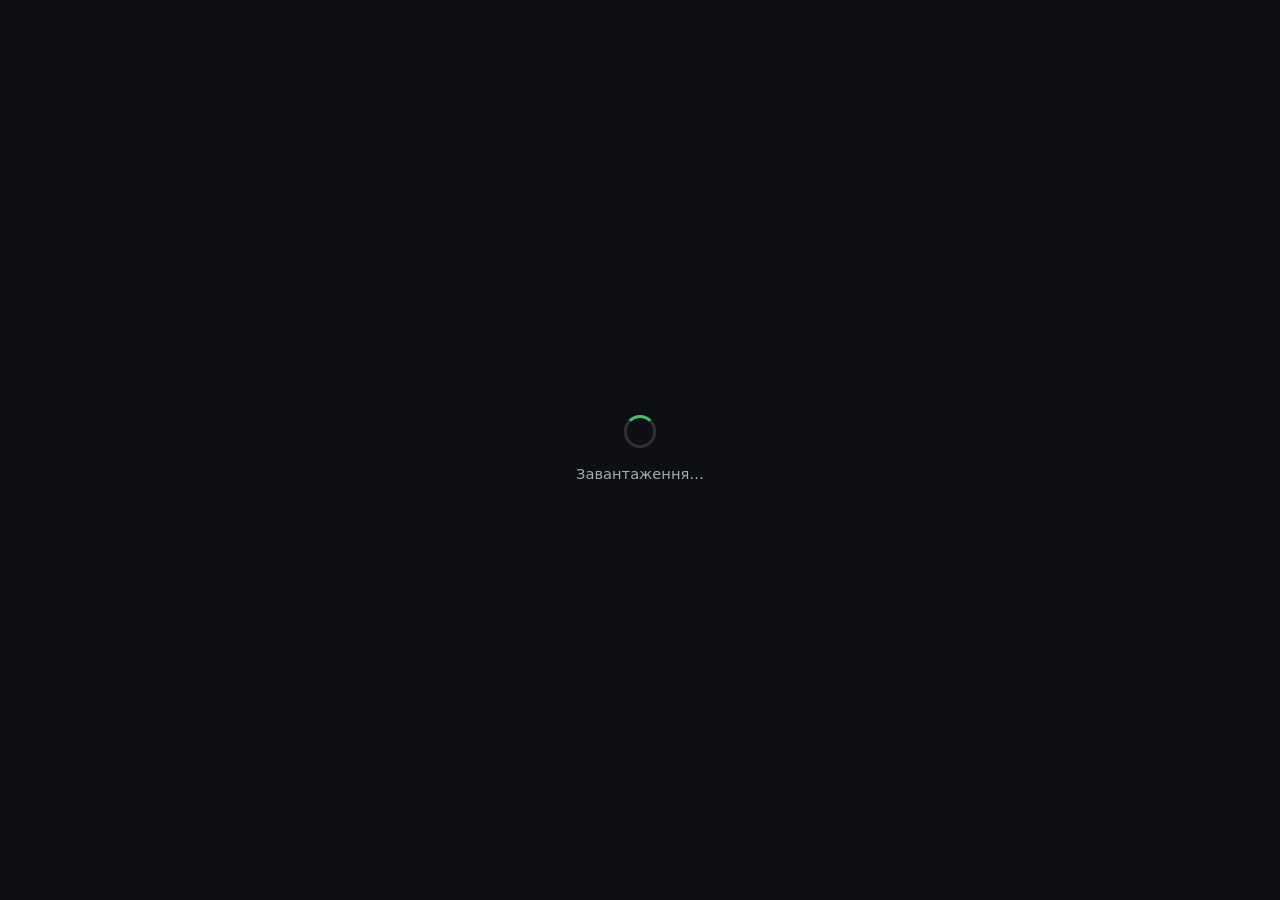
==== ui/index.html @ 9ff4864c "v0.3.0 Files updated" ====
<!DOCTYPE html>
<html lang="uk">
<head>
<meta charset="UTF-8">
<meta name="viewport" content="width=device-width, initial-scale=1.0">
<title>Terrapolis</title>
<link rel="stylesheet" href="style.css">
</head>
<body>
<div class="bg" aria-hidden="true"></div>

<!-- Завантаження -->
<div class="boot" id="boot">
  <span class="spinner"></span>
  <span id="bootText" data-i18n="boot.loading">Завантаження…</span>
</div>

<!-- Перший вхід: код проєкту + нік -->
<section class="onboarding" id="onboarding" hidden>
  <div class="ob-card glass">
    <div class="ob-top">
      <span class="brand brand-lg avatar">
        <svg viewBox="0 0 24 24" aria-hidden="true"><path d="M12 2 3 7v10l9 5 9-5V7z"/><path d="m3 7 9 5 9-5M12 12v10"/></svg>
      </span>
      <div class="seg seg-sm" id="obLang" role="radiogroup" aria-label="Language">
        <button type="button" data-lang="uk" role="radio">UKR</button>
        <button type="button" data-lang="en" role="radio">ENG</button>
      </div>
    </div>
    <h1 data-i18n="ob.title">Ласкаво просимо!</h1>
    <p class="ob-sub" id="obSub" data-i18n="ob.sub">Щоб почати, обери проєкт зі списку та вкажи свій ігровий нік.</p>

    <form id="obForm" novalidate autocomplete="off">
      <div class="field">
        <label data-i18n="ob.pick">Проєкти</label>
        <div class="project-list" id="obProjects" role="radiogroup"></div>
      </div>
      <div class="field">
        <label for="obCode" data-i18n="ob.code">Або введи код проєкту</label>
        <input id="obCode" type="text" spellcheck="false" maxlength="120" data-i18n-ph="ob.codePh" placeholder="Введіть код проєкту">
        <span class="hint" data-i18n="ob.codeHint">Лише для прихованих проєктів — код дає адміністратор.</span>
      </div>
      <div class="field" id="obNickField">
        <label for="obNick" data-i18n="ob.nick">Твій ігровий нік</label>
        <input id="obNick" type="text" spellcheck="false" maxlength="16" data-i18n-ph="ob.nickPh" placeholder="Введіть ігровий нікнейм">
        <span class="hint" id="obNickHint" data-i18n="ob.nickHint">Під цим ім'ям тебе бачитимуть у грі. 3–16 символів: латиниця, цифри, _</span>
      </div>
      <div class="form-error" id="obError" role="alert" hidden></div>
      <button class="btn btn-primary btn-lg" id="obSubmit" type="submit">
        <span class="btn-spin" aria-hidden="true"></span>
        <span class="btn-text" data-i18n="ob.submit">Підключитися</span>
      </button>
    </form>
    <p class="legal ob-legal" data-i18n="legal.notice">NOT AN OFFICIAL MINECRAFT PRODUCT. NOT APPROVED BY OR ASSOCIATED WITH MOJANG OR MICROSOFT.</p>
  </div>
</section>

<!-- Основний інтерфейс -->
<div class="app" id="app" hidden>
  <aside class="sidebar">
    <button class="brand avatar" id="brand" type="button" data-goto="project" data-i18n-title="nav.project" title="Проєкт">
      <span id="brandLetter">M</span>
    </button>
    <nav class="nav" id="nav" aria-label="Меню">
      <span class="nav-ind" id="navInd" aria-hidden="true"></span>
      <button class="nav-item" type="button" data-tab="home">
        <svg viewBox="0 0 24 24" aria-hidden="true"><rect x="3" y="3" width="7" height="7" rx="1.5"/><rect x="14" y="3" width="7" height="7" rx="1.5"/><rect x="3" y="14" width="7" height="7" rx="1.5"/><rect x="14" y="14" width="7" height="7" rx="1.5"/></svg>
        <span data-i18n="nav.home">Збірки</span>
      </button>
      <button class="nav-item" type="button" data-tab="profiles">
        <svg viewBox="0 0 24 24" aria-hidden="true"><circle cx="12" cy="8" r="4"/><path d="M4 21c0-4.4 3.6-7 8-7s8 2.6 8 7"/></svg>
        <span data-i18n="nav.profiles">Профілі</span>
      </button>
      <button class="nav-item" type="button" data-tab="project">
        <svg viewBox="0 0 24 24" aria-hidden="true"><path d="M10 13a5 5 0 0 0 7.5.5l3-3a5 5 0 0 0-7-7l-1.7 1.7"/><path d="M14 11a5 5 0 0 0-7.5-.5l-3 3a5 5 0 0 0 7 7l1.7-1.7"/></svg>
        <span data-i18n="nav.project">Проєкт</span>
      </button>
      <button class="nav-item" type="button" data-tab="changelog">
        <svg viewBox="0 0 24 24" aria-hidden="true"><path d="M3 12a9 9 0 1 0 3-6.7L3 8"/><path d="M3 3v5h5M12 7v5l4 2"/></svg>
        <span data-i18n="nav.changelog">Changelog</span>
      </button>
      <span class="nav-spacer"></span>
      <button class="nav-item" type="button" data-tab="settings">
        <svg viewBox="0 0 24 24" aria-hidden="true"><circle cx="12" cy="12" r="3"/><path d="M19.4 15a1.7 1.7 0 0 0 .3 1.8l.1.1a2 2 0 1 1-2.8 2.8l-.1-.1a1.7 1.7 0 0 0-1.8-.3 1.7 1.7 0 0 0-1 1.5V21a2 2 0 1 1-4 0v-.1a1.7 1.7 0 0 0-1.1-1.5 1.7 1.7 0 0 0-1.8.3l-.1.1a2 2 0 1 1-2.8-2.8l.1-.1a1.7 1.7 0 0 0 .3-1.8 1.7 1.7 0 0 0-1.5-1H3a2 2 0 1 1 0-4h.1a1.7 1.7 0 0 0 1.5-1.1 1.7 1.7 0 0 0-.3-1.8l-.1-.1a2 2 0 1 1 2.8-2.8l.1.1a1.7 1.7 0 0 0 1.8.3H9a1.7 1.7 0 0 0 1-1.5V3a2 2 0 1 1 4 0v.1a1.7 1.7 0 0 0 1 1.5 1.7 1.7 0 0 0 1.8-.3l.1-.1a2 2 0 1 1 2.8 2.8l-.1.1a1.7 1.7 0 0 0-.3 1.8V9a1.7 1.7 0 0 0 1.5 1H21a2 2 0 1 1 0 4h-.1a1.7 1.7 0 0 0-1.5 1z"/></svg>
        <span data-i18n="nav.settings">Налаштування</span>
      </button>
    </nav>
  </aside>

  <main class="main">
    <header class="topbar">
      <button class="top-project" type="button" data-goto="project" data-i18n-title="nav.project" title="Проєкт">
        <span class="avatar" id="topAvatar">M</span>
        <span class="top-project-name" id="topProject">—</span>
        <span class="live-dot" id="topDot"></span>
      </button>
      <div class="island is-busy" id="island" role="status" aria-live="polite">
        <span class="island-dot"></span>
        <span class="island-text" id="statusText">…</span>
      </div>
      <button class="top-profile" type="button" data-goto="profiles" data-i18n-title="top.changeProfile" title="Змінити профіль">
        <canvas class="head" id="topHead" width="32" height="32"></canvas>
        <span class="top-profile-text">
          <b id="topNick">—</b>
          <small data-i18n="top.changeProfile">Змінити профіль</small>
        </span>
      </button>
    </header>

    <div class="views">
      <!-- ЗБІРКИ -->
      <section class="view view-home" data-view="home">
        <div class="hero" id="hero">
          <div class="hero-media" id="heroMedia" aria-hidden="true"><div class="hero-bg"></div><div class="hero-bg"></div></div>
          <span class="hero-mark" id="heroMark" aria-hidden="true" hidden></span>
          <div class="hero-body">
            <div class="badges">
              <span class="badge" id="badgeMc" hidden></span>
              <span class="badge badge-accent" id="badgeLoader" hidden></span>
              <span class="badge badge-server" id="badgeServer" hidden><i></i><span id="serverText"></span></span>
              <span class="badge badge-offline" id="badgeOffline" hidden><i></i><span data-i18n="home.offlineBadge">Офлайн-режим</span></span>
            </div>
            <h1 id="instName">—</h1>
            <p class="hero-desc" id="instDesc"></p>
            <p class="hero-meta" id="instMeta"></p>
            <p class="ram-note" id="ramNote" hidden></p>

            <div class="actions">
              <button class="play" id="play" type="button" disabled>
                <span class="play-ico" id="playIco" aria-hidden="true"></span>
                <span class="play-text">
                  <span class="play-label" id="playLabel">…</span>
                  <span class="play-sub" id="playSub"></span>
                </span>
              </button>
              <button class="icon-btn icon-btn-accent" id="modsBtn" type="button" hidden data-i18n-title="home.modsTitle" title="Знайти, встановити й керувати модами цієї збірки">
                <svg viewBox="0 0 24 24" aria-hidden="true"><path d="M21 16V8a2 2 0 0 0-1-1.7l-7-4a2 2 0 0 0-2 0l-7 4A2 2 0 0 0 3 8v8a2 2 0 0 0 1 1.7l7 4a2 2 0 0 0 2 0l7-4a2 2 0 0 0 1-1.7z"/><path d="M3.3 7 12 12l8.7-5M12 22V12"/></svg>
                <span data-i18n="home.mods">Моди</span>
              </button>
              <button class="icon-btn" id="repairBtn" type="button" data-i18n-title="home.repairTitle" title="Перевірити та відновити пошкоджені файли збірки">
                <svg viewBox="0 0 24 24" aria-hidden="true"><path d="M14.7 6.3a1 1 0 0 0 0 1.4l1.6 1.6a1 1 0 0 0 1.4 0l3.8-3.8a6 6 0 0 1-7.9 7.9l-6.9 6.9a2.1 2.1 0 0 1-3-3l6.9-6.9a6 6 0 0 1 7.9-7.9z"/></svg>
                <span data-i18n="home.repair">Ремонт</span>
              </button>
              <button class="icon-btn" id="folderBtn" type="button" data-i18n-title="home.folderTitle" title="Відкрити папку збірки зі скріншотами та світами">
                <svg viewBox="0 0 24 24" aria-hidden="true"><path d="M3 7a2 2 0 0 1 2-2h4l2 2h8a2 2 0 0 1 2 2v8a2 2 0 0 1-2 2H5a2 2 0 0 1-2-2z"/></svg>
                <span data-i18n="home.folder">Папка</span>
              </button>
              <button class="icon-btn" id="importBtn" type="button" hidden data-i18n-title="import.buttonTitle" title="Встановити цю збірку з .zip архіву — без інтернету">
                <svg viewBox="0 0 24 24" aria-hidden="true"><path d="M3 4h18v4H3z"/><path d="M5 8v11a1 1 0 0 0 1 1h12a1 1 0 0 0 1-1V8"/><path d="M12 11v6M9.5 14.5 12 17l2.5-2.5"/></svg>
                <span data-i18n="import.button">Імпорт</span>
              </button>
              <button class="icon-btn danger" id="deleteBtn" type="button" data-i18n-title="home.deleteTitle" title="Видалити збірку з комп'ютера">
                <svg viewBox="0 0 24 24" aria-hidden="true"><path d="M3 6h18M8 6V4h8v2M19 6l-1 14H6L5 6M10 11v6M14 11v6"/></svg>
                <span data-i18n="home.delete">Видалити</span>
              </button>
            </div>

            <div class="progress" id="progress" hidden>
              <ol class="progress-steps" id="progressSteps" aria-hidden="true"></ol>
              <div class="progress-row">
                <span class="progress-stage" id="progressStage"></span>
                <span class="progress-percent" id="progressPercent"></span>
              </div>
              <div class="progress-track" id="progressTrack"><div class="progress-fill" id="progressFill"></div></div>
              <div class="progress-row progress-sub">
                <span class="progress-file" id="progressFile">&nbsp;</span>
                <span class="progress-amount" id="progressAmount"></span>
              </div>
              <p class="progress-status" id="progressStatus" role="status" aria-live="polite"></p>
              <details class="progress-log" id="progressDetails">
                <summary data-i18n="progress.details">Що робить лаунчер</summary>
                <ol class="selectable" id="progressLog"></ol>
              </details>
            </div>

            <p class="nick-note" id="nickNote"></p>
          </div>
        </div>

        <aside class="inst-panel">
          <div class="panel-head">
            <h2 data-i18n="home.listTitle">Збірки</h2>
            <span class="count" id="instCount">0</span>
          </div>
          <div class="inst-list" id="instList" role="listbox" aria-label="Збірки"></div>
        </aside>
      </section>

      <!-- ПРОФІЛІ -->
      <section class="view view-profiles" data-view="profiles">
        <div class="view-head">
          <h2 data-i18n="profiles.title">Профілі</h2>
          <p data-i18n="profiles.sub">Нікнейми, під якими ти заходиш у гру. Кнопка «Грати» використовує активний профіль.</p>
        </div>
        <div class="profiles-grid">
          <div class="skin-stage glass">
            <canvas id="skinBody" width="128" height="256" aria-hidden="true"></canvas>
            <b class="stage-nick" id="stageNick">—</b>
            <div class="stage-actions">
              <button class="btn btn-primary" id="skinUpload" type="button" data-i18n="profiles.upload">Завантажити скін</button>
              <button class="btn btn-ghost" id="skinReset" type="button" data-i18n="profiles.reset">Стандартний</button>
            </div>
            <p class="hint center" data-i18n="profiles.skinFormat">Файл .png 64×64 — такий, як на сайтах зі скінами.</p>
            <p class="note" data-i18n-html="profiles.skinNote">Скін бачиш <b>лише ти</b> (якщо в збірці є мод CustomSkinLoader). Щоб його бачили інші гравці, сервер має підтримувати скіни — уточни в адміністратора.</p>
          </div>

          <div class="profile-col">
            <form class="add-row glass" id="addProfileForm" novalidate autocomplete="off">
              <input id="newNick" type="text" maxlength="16" spellcheck="false" data-i18n-ph="profiles.newPh" placeholder="Новий нікнейм">
              <button class="btn btn-primary" type="submit" data-i18n="profiles.add">Додати</button>
            </form>
            <span class="hint" id="newNickHint" data-i18n="profiles.nickRule">3–16 символів: латиниця, цифри, _</span>
            <div class="profile-list" id="profileList"></div>
          </div>
        </div>
        <input type="file" id="skinFile" accept=".png,image/png" hidden>
      </section>

      <!-- ПРОЄКТ -->
      <section class="view view-project" data-view="project">
        <div class="view-head">
          <h2 data-i18n="project.title">Проєкт</h2>
          <p data-i18n="project.sub">Проєкт — це сервер чи спільнота, до якої прив'язаний лаунчер. Від нього залежить список збірок.</p>
        </div>
        <div class="cards">
          <div class="card glass project-card">
            <span class="brand brand-lg avatar" id="projBrand">M</span>
            <div class="project-info">
              <h3 id="projName">—</h3>
              <p class="muted"><span data-i18n="project.code">Код:</span> <b class="mono" id="projCode">—</b> · <span id="projCount"></span></p>
              <p class="muted" id="projState"></p>
            </div>
            <div class="project-actions">
              <button class="btn btn-ghost" id="projRefresh" type="button" data-i18n="project.refresh">Оновити список</button>
            </div>
          </div>

          <div class="card glass">
            <h3 data-i18n="project.switchTitle">Підключити інший проєкт</h3>
            <form class="add-row" id="switchForm" novalidate autocomplete="off">
              <input id="switchCode" type="text" spellcheck="false" maxlength="120" data-i18n-ph="ob.codePh" placeholder="Введіть код проєкту">
              <button class="btn btn-primary" id="switchSubmit" type="submit">
                <span class="btn-spin" aria-hidden="true"></span>
                <span class="btn-text" data-i18n="project.connect">Підключити</span>
              </button>
            </form>
            <div class="form-error" id="switchError" role="alert" hidden></div>
            <p class="hint" data-i18n="project.switchHint">Встановлені збірки залишаться на диску. Видалити їх можна в Налаштуваннях.</p>
          </div>

          <div class="card glass card-danger">
            <div>
              <h3 data-i18n="project.leaveTitle">Вийти з проєкту</h3>
              <p class="muted" data-i18n="project.leaveSub">Лаунчер забуде код і попросить ввести новий. Профілі й збірки залишаться.</p>
            </div>
            <button class="btn btn-danger" id="leaveBtn" type="button" data-i18n="project.leave">Вийти з проєкту</button>
          </div>
        </div>
      </section>

      <!-- CHANGELOG -->
      <section class="view view-changelog" data-view="changelog">
        <div class="view-head">
          <h2 data-i18n="cl.title">Changelog</h2>
        </div>
        <div class="cl-wrap" id="clWrap"></div>
      </section>

      <!-- НАЛАШТУВАННЯ -->
      <section class="view view-settings" data-view="settings">
        <div class="view-head">
          <h2 data-i18n="settings.title">Налаштування</h2>
        </div>
        <div class="cards">
          <div class="card glass">
            <div class="row-between">
              <h3 data-i18n="settings.ram">Оперативна пам'ять для гри</h3>
              <span class="ram-value" id="ramValue">4 ГБ</span>
            </div>
            <input id="ram" type="range" min="1024" max="8192" step="256" value="4096" aria-labelledby="ramValue">
            <div class="ram-scale"><span id="ramMin">1 ГБ</span><span id="ramMax">8 ГБ</span></div>
            <p class="hint" id="ramHint"></p>
            <p class="hint warn" id="ramWarn" hidden></p>
            <button class="btn btn-ghost btn-sm" id="ramRecommended" type="button" data-i18n="settings.ramUseRec">Поставити рекомендоване</button>
          </div>

          <div class="card glass">
            <h3 data-i18n="settings.graphics">Пресет графіки</h3>
            <div class="seg" id="presetSeg" role="radiogroup">
              <button type="button" data-preset="low" data-i18n="preset.low">Низька</button>
              <button type="button" data-preset="medium" data-i18n="preset.medium">Середня</button>
              <button type="button" data-preset="high" data-i18n="preset.high">Висока</button>
              <button type="button" data-preset="ultra" data-i18n="preset.ultra">Ультра</button>
            </div>
            <p class="hint" data-i18n="settings.presetHint">Застосовується автоматично один раз — під час встановлення збірки. Гучність, клавіші й чутливість миші лаунчер не змінює.</p>
            <button class="btn btn-ghost btn-sm" id="applyPreset" type="button"></button>
          </div>

          <div class="card glass">
            <h3 data-i18n="settings.lang">Мова</h3>
            <div class="setting-row">
              <span data-i18n="settings.uiLang">Мова лаунчера</span>
              <div class="seg seg-sm" id="uiLangSeg" role="radiogroup">
                <button type="button" data-lang="uk">UKR</button>
                <button type="button" data-lang="en">ENG</button>
              </div>
            </div>
            <div class="setting-row">
              <span id="gameLangLabel" data-i18n="settings.gameLang">Мова Minecraft</span>
              <div class="dd-mount" id="gameLangDd"></div>
            </div>
            <p class="hint" data-i18n="settings.gameLangHint">Змінюється у всіх встановлених збірках. У грі мову теж можна змінити будь-коли.</p>
          </div>

          <div class="card glass">
            <div class="row-between">
              <h3 data-i18n="settings.updates">Оновлення лаунчера</h3>
              <span class="muted mono" id="versionText"></span>
            </div>
            <label class="toggle-row" for="autoUpdate">
              <span class="toggle-text">
                <b data-i18n="settings.autoUpdate">Автоматично завантажувати та встановлювати оновлення лаунчера</b>
                <small data-i18n="settings.autoUpdateHint">Якщо вимкнено — лаунчер лише покаже сповіщення з описом змін, а встановиш, коли буде зручно.</small>
              </span>
              <span class="switch"><input type="checkbox" id="autoUpdate"><span></span></span>
            </label>
            <button class="btn btn-ghost btn-sm" id="checkUpdateBtn" type="button">
              <span class="btn-spin" aria-hidden="true"></span>
              <span class="btn-text" data-i18n="settings.checkUpdate">Перевірити оновлення</span>
            </button>
          </div>

          <div class="card glass">
            <h3 data-i18n="settings.modSources">Джерела модів</h3>
            <p class="src-row"><span class="src-dot ok"></span><span data-i18n="settings.modrinthOk">Modrinth — працює без ключа</span></p>
            <div class="field">
              <label for="cfKey" data-i18n="settings.cfKey">Ключ CurseForge API</label>
              <form class="add-row" id="cfForm" novalidate autocomplete="off">
                <input id="cfKey" type="password" spellcheck="false" autocomplete="off" maxlength="200" data-i18n-ph="settings.cfKeyPh" placeholder="Встав ключ із console.curseforge.com">
                <button class="btn btn-primary" type="submit" data-i18n="settings.cfSave">Зберегти</button>
              </form>
            </div>
            <p class="src-row" id="cfState"><span class="src-dot"></span><span></span></p>
            <p class="hint" data-i18n="settings.cfHint">Безкоштовний ключ видає CurseForge for Studios (console.curseforge.com → API keys).</p>
            <button class="btn btn-ghost btn-sm" id="cfClear" type="button" data-i18n="settings.cfClear" hidden>Видалити ключ</button>
          </div>

          <div class="card glass">
            <h3 data-i18n="settings.folder">Папка лаунчера та збірок</h3>
            <p class="path mono" id="dataDir">—</p>
            <div class="btn-row">
              <button class="btn btn-ghost btn-sm" id="changeDir" type="button" data-i18n="settings.change">Змінити…</button>
              <button class="btn btn-ghost btn-sm" id="openDir" type="button" data-i18n="settings.open">Відкрити</button>
              <button class="btn btn-ghost btn-sm" id="resetDir" type="button" data-i18n="settings.resetDir" hidden>Повернути стандартну</button>
            </div>
            <p class="hint" data-i18n="settings.folderHint">Знадобиться, якщо на диску C: мало місця. Java, бібліотеки й ресурси гри спільні для всіх збірок і не дублюються.</p>
          </div>

          <div class="card glass">
            <div class="row-between">
              <h3 data-i18n="settings.installed">Встановлені збірки</h3>
              <span class="muted" id="installedTotal"></span>
            </div>
            <div class="disk-list" id="diskList"></div>
            <button class="btn btn-danger btn-sm" id="deleteAll" type="button" data-i18n="settings.deleteAll">Видалити всі збірки</button>
          </div>

          <div class="card glass">
            <div class="row-between">
              <h3 data-i18n="settings.network">Мережа та дзеркала</h3>
              <span class="muted" id="mirrorSource"></span>
            </div>
            <p class="hint" data-i18n="settings.networkHint">Якщо основне джерело недоступне, лаунчер сам переходить на наступне дзеркало.</p>
            <div class="mirror-list" id="mirrorList"></div>
            <p class="hint selectable" id="mirrorCustom"></p>
          </div>

          <div class="card glass about-card">
            <h3 data-i18n="settings.aboutTitle">Про лаунчер</h3>
            <p class="muted" id="aboutText"></p>
            <p class="legal" data-i18n="legal.notice">NOT AN OFFICIAL MINECRAFT PRODUCT. NOT APPROVED BY OR ASSOCIATED WITH MOJANG OR MICROSOFT.</p>
          </div>
        </div>
      </section>
    </div>
  </main>
</div>

<!-- Спливаюче меню картки збірки -->
<div class="menu glass" id="instMenu" role="menu" hidden>
  <button type="button" role="menuitem" data-act="folder"><svg viewBox="0 0 24 24" aria-hidden="true"><path d="M3 7a2 2 0 0 1 2-2h4l2 2h8a2 2 0 0 1 2 2v8a2 2 0 0 1-2 2H5a2 2 0 0 1-2-2z"/></svg><span data-i18n="menu.folder">Відкрити папку</span></button>
  <button type="button" role="menuitem" data-act="mods"><svg viewBox="0 0 24 24" aria-hidden="true"><path d="M21 16V8a2 2 0 0 0-1-1.7l-7-4a2 2 0 0 0-2 0l-7 4A2 2 0 0 0 3 8v8a2 2 0 0 0 1 1.7l7 4a2 2 0 0 0 2 0l7-4a2 2 0 0 0 1-1.7z"/><path d="M3.3 7 12 12l8.7-5M12 22V12"/></svg><span data-i18n="menu.mods">Моди збірки</span></button>
  <button type="button" role="menuitem" data-act="repair"><svg viewBox="0 0 24 24" aria-hidden="true"><path d="M14.7 6.3a1 1 0 0 0 0 1.4l1.6 1.6a1 1 0 0 0 1.4 0l3.8-3.8a6 6 0 0 1-7.9 7.9l-6.9 6.9a2.1 2.1 0 0 1-3-3l6.9-6.9a6 6 0 0 1 7.9-7.9z"/></svg><span data-i18n="menu.repair">Перевірити файли</span></button>
  <button type="button" role="menuitem" data-act="debug"><svg viewBox="0 0 24 24" aria-hidden="true"><path d="M9 3h6M10 3v4M14 3v4"/><rect x="6" y="7" width="12" height="13" rx="6"/><path d="M12 11v5M3 13h3M18 13h3M4 7l2.5 2M20 7l-2.5 2M4 20l2.5-2M20 20l-2.5-2"/></svg><span data-i18n="menu.debug">Перевірити збірку (Дебагер)</span></button>
  <button type="button" role="menuitem" data-act="import"><svg viewBox="0 0 24 24" aria-hidden="true"><path d="M3 4h18v4H3z"/><path d="M5 8v11a1 1 0 0 0 1 1h12a1 1 0 0 0 1-1V8"/><path d="M12 11v6M9.5 14.5 12 17l2.5-2.5"/></svg><span data-i18n="menu.import">Імпортувати з .zip…</span></button>
  <hr>
  <button type="button" role="menuitem" data-act="delete" class="danger"><svg viewBox="0 0 24 24" aria-hidden="true"><path d="M3 6h18M8 6V4h8v2M19 6l-1 14H6L5 6M10 11v6M14 11v6"/></svg><span data-i18n="menu.delete">Видалити збірку…</span></button>
</div>

<!-- Модальне вікно -->
<div class="modal" id="modal" hidden>
  <div class="modal-card glass" role="dialog" aria-modal="true" aria-labelledby="modalTitle">
    <span class="modal-icon" id="modalIcon"></span>
    <h3 id="modalTitle"></h3>
    <div class="modal-text" id="modalText"></div>
    <div class="modal-actions" id="modalActions"></div>
  </div>
</div>

<!-- Сповіщення (оновлення лаунчера, звіт дебагера) -->
<div class="toasts" id="toasts" aria-live="polite"></div>

<!-- Підказка, що замінює системний title -->
<div class="tip" id="tip" role="tooltip" hidden></div>

<script src="app.js"></script>
</body>
</html>
---- ui/style.css ----
/* ═══════════════════════════════════════════════════════════════════
   Terrapolis — темна «обсидіанова» тема.
   Правила: одна акцентна дія, чіткі 1px-лінії, без розмитих світінь і
   backdrop-filter на великих поверхнях. Анімуються лише transform та opacity.
   Розміри в rem: шрифт кореня росте з шириною вікна (1080p / 1440p).
   ═══════════════════════════════════════════════════════════════════ */

:root {
  --bg: #0d0f12;
  --surface: #14171c;
  --surface-2: #1a1e24;
  --surface-3: #22272e;
  --line: rgba(255, 255, 255, 0.08);
  --line-2: rgba(255, 255, 255, 0.14);
  --text: #eef1f5;
  --muted: #a3aab5;
  --faint: #6f7682;

  --accent: #3cc46f;
  --accent-hover: #4ad27d;
  --accent-press: #33ad61;
  --accent-ink: #06170d;
  --accent-soft: rgba(60, 196, 111, 0.12);
  --accent-line: rgba(60, 196, 111, 0.45);

  --warn: #e9a83b;
  --warn-soft: rgba(233, 168, 59, 0.12);
  --danger: #e5534b;
  --danger-soft: rgba(229, 83, 75, 0.12);
  --danger-line: rgba(229, 83, 75, 0.4);

  --r-sm: 0.5rem;
  --r: 0.75rem;
  --r-lg: 1rem;

  --ease: cubic-bezier(0.22, 1, 0.36, 1);
  --fast: 140ms;
  --mid: 260ms;
  --slow: 420ms;

  --side: 5.75rem;
  --panel: clamp(18.5rem, 22vw, 26rem);

  color-scheme: dark;
}

/* 1100px → 14px, 1920px → ~17px, 2560px → ~19.5px */
html {
  font-size: clamp(14px, 0.38vw + 9.8px, 20px);
}

*,
*::before,
*::after {
  box-sizing: border-box;
  margin: 0;
  padding: 0;
}

html,
body {
  height: 100%;
  overflow: hidden;
}

body {
  font-family: "Segoe UI Variable Text", "Segoe UI", system-ui, sans-serif;
  font-size: 1rem;
  line-height: 1.5;
  background: var(--bg);
  color: var(--text);
  user-select: none;
  -webkit-font-smoothing: antialiased;
}

input,
select,
.selectable {
  user-select: text;
}

button {
  font: inherit;
  color: inherit;
  background: none;
  border: 0;
  cursor: pointer;
}

button:disabled {
  cursor: not-allowed;
}

[hidden] {
  display: none !important;
}

svg {
  width: 1.25rem;
  height: 1.25rem;
  fill: none;
  stroke: currentColor;
  stroke-width: 1.8;
  stroke-linecap: round;
  stroke-linejoin: round;
  flex: none;
}

:focus-visible {
  outline: 2px solid var(--accent);
  outline-offset: 2px;
}

.mono {
  font-family: "Cascadia Mono", Consolas, monospace;
  font-size: 0.95em;
}

.muted {
  color: var(--muted);
}

/* ───────── фон ───────── */

.bg {
  position: fixed;
  inset: 0;
  z-index: 0;
  pointer-events: none;
  background:
    linear-gradient(180deg, rgba(255, 255, 255, 0.025), transparent 18rem),
    var(--bg);
}

.glass {
  background: var(--surface);
  border: 1px solid var(--line);
  border-radius: var(--r-lg);
}

/* ───────── завантаження ───────── */

.boot {
  position: fixed;
  inset: 0;
  z-index: 40;
  display: grid;
  place-content: center;
  justify-items: center;
  gap: 1rem;
  color: var(--muted);
  background: var(--bg);
  transition: opacity var(--slow) var(--ease);
}

.boot.gone {
  opacity: 0;
  pointer-events: none;
}

.spinner,
.btn-spin {
  width: 2.25rem;
  height: 2.25rem;
  border-radius: 50%;
  border: 3px solid var(--line-2);
  border-top-color: var(--accent);
  animation: spin 0.8s linear infinite;
}

@keyframes spin {
  to {
    transform: rotate(360deg);
  }
}

/* ───────── кнопки й поля ───────── */

.btn {
  position: relative;
  display: inline-flex;
  align-items: center;
  justify-content: center;
  gap: 0.5rem;
  height: 2.75rem;
  padding: 0 1.15rem;
  border-radius: var(--r);
  font-weight: 600;
  white-space: nowrap;
  transition: transform var(--fast) var(--ease), opacity var(--fast) var(--ease), background-color var(--fast) linear;
}

.btn:active:not(:disabled) {
  transform: scale(0.97);
}

.btn:disabled {
  opacity: 0.45;
}

.btn-sm {
  height: 2.35rem;
  padding: 0 0.9rem;
  font-size: 0.93rem;
}

.btn-lg {
  height: 3.25rem;
  font-size: 1.08rem;
}

.btn-primary {
  color: var(--accent-ink);
  background: var(--accent);
}

.btn-primary:hover:not(:disabled) {
  background: var(--accent-hover);
}

.btn-ghost {
  background: var(--surface-2);
  border: 1px solid var(--line);
}

.btn-ghost:hover:not(:disabled) {
  background: var(--surface-3);
}

.btn-danger {
  color: #ffb3ae;
  background: var(--danger-soft);
  border: 1px solid var(--danger-line);
}

.btn-danger:hover:not(:disabled) {
  background: rgba(229, 83, 75, 0.2);
}

.btn-danger-solid {
  color: #fff;
  background: var(--danger);
}

.btn-danger-solid:hover:not(:disabled) {
  background: #ef6259;
}

.btn .btn-spin {
  display: none;
  width: 1.15rem;
  height: 1.15rem;
  border-width: 2px;
  border-top-color: currentColor;
}

.btn.loading .btn-spin {
  display: block;
}

.field {
  display: flex;
  flex-direction: column;
  gap: 0.45rem;
}

label,
.label {
  font-size: 0.8rem;
  font-weight: 600;
  letter-spacing: 0.04em;
  text-transform: uppercase;
  color: var(--muted);
}

input[type="text"],
input[type="password"],
select {
  height: 2.9rem;
  width: 100%;
  padding: 0 0.95rem;
  border-radius: var(--r);
  border: 1px solid var(--line-2);
  background: var(--bg);
  color: var(--text);
  font: inherit;
  font-size: 1rem;
  outline: none;
  transition: border-color var(--fast) linear;
}

input[type="text"]::placeholder,
input[type="password"]::placeholder {
  color: var(--faint);
}

input[type="text"]:hover,
input[type="password"]:hover,
select:hover {
  border-color: rgba(255, 255, 255, 0.22);
}

input[type="text"]:focus,
input[type="password"]:focus,
select:focus {
  border-color: var(--accent);
}

input[type="text"]:disabled {
  opacity: 0.5;
  cursor: not-allowed;
}

select {
  width: auto;
  min-width: 12rem;
  height: 2.5rem;
  font-size: 0.95rem;
  cursor: pointer;
}

select option {
  background: var(--surface-2);
}

input.invalid {
  border-color: var(--danger) !important;
}

.hint {
  font-size: 0.85rem;
  color: var(--muted);
}

.hint.error {
  color: #ff8f87;
}

.hint.warn {
  color: var(--warn);
}

.hint.center {
  text-align: center;
}

.form-error {
  padding: 0.7rem 0.9rem;
  border-radius: var(--r);
  font-size: 0.9rem;
  color: #ffc9c5;
  background: var(--danger-soft);
  border: 1px solid var(--danger-line);
  animation: shake 0.35s var(--ease);
}

@keyframes shake {
  25% {
    transform: translateX(-4px);
  }
  60% {
    transform: translateX(3px);
  }
}

.check {
  display: flex;
  align-items: flex-start;
  gap: 0.65rem;
  padding: 0.75rem 0.85rem;
  border-radius: var(--r);
  background: var(--surface-2);
  border: 1px solid var(--line);
  cursor: pointer;
  font-size: 0.93rem;
  color: var(--text);
  text-transform: none;
  letter-spacing: 0;
  font-weight: 500;
}

.check input {
  flex: none;
  width: 1.05rem;
  height: 1.05rem;
  margin-top: 0.15rem;
  accent-color: var(--accent);
  cursor: pointer;
}

.check small {
  display: block;
  color: var(--muted);
  font-size: 0.82rem;
  font-weight: 400;
}

.seg {
  display: inline-flex;
  gap: 2px;
  padding: 3px;
  border-radius: var(--r);
  background: var(--bg);
  border: 1px solid var(--line);
}

.seg button {
  padding: 0.4rem 0.9rem;
  border-radius: calc(var(--r) - 3px);
  color: var(--muted);
  font-weight: 600;
  font-size: 0.9rem;
  transition: transform var(--fast) var(--ease), background-color var(--fast) linear, color var(--fast) linear;
}

.seg button:hover {
  color: var(--text);
}

.seg button:active {
  transform: scale(0.96);
}

.seg button.on {
  color: var(--text);
  background: var(--surface-3);
  box-shadow: inset 0 0 0 1px var(--line-2);
}

.seg-sm button {
  padding: 0.3rem 0.7rem;
  font-size: 0.82rem;
}

/* ───────── перший вхід ───────── */

.onboarding {
  position: fixed;
  inset: 0;
  z-index: 5;
  display: grid;
  place-items: center;
  padding: 1.5rem;
}

.ob-card {
  width: min(31rem, 100%);
  max-height: calc(100vh - 3rem);
  overflow-y: auto;
  padding: 1.75rem 2rem;
  display: flex;
  flex-direction: column;
  gap: 0.9rem;
  animation: rise var(--slow) var(--ease) both;
}

.ob-top {
  display: flex;
  align-items: center;
  justify-content: space-between;
  margin-bottom: 0.25rem;
}

.ob-card h1 {
  font-size: 1.9rem;
  line-height: 1.15;
  letter-spacing: -0.02em;
}

.ob-sub {
  color: var(--muted);
  margin-bottom: 0.35rem;
}

.project-list {
  display: flex;
  flex-direction: column;
  gap: 0.45rem;
  max-height: 13rem;
  overflow-y: auto;
}

.pl-item {
  display: grid;
  grid-template-columns: 2.5rem 1fr;
  align-items: center;
  gap: 0.75rem;
  width: 100%;
  padding: 0.6rem 0.75rem;
  text-align: left;
  color: var(--text);
  background: var(--surface-2);
  border: 1px solid var(--line);
  border-radius: var(--r);
  transition: transform var(--fast) var(--ease), background-color var(--fast) linear, border-color var(--fast) linear;
}

.pl-item .pl-text {
  min-width: 0;
}

.pl-text b,
.pl-text span {
  display: block;
  overflow: hidden;
  white-space: nowrap;
  text-overflow: ellipsis;
}

.pl-text span {
  font-size: 0.82rem;
  color: var(--muted);
}

.pl-text span:empty {
  display: none;
}

.pl-item .avatar {
  width: 2.5rem;
  height: 2.5rem;
  border-radius: var(--r-sm);
  font-size: 1rem;
}

.pl-item:hover {
  background: var(--surface-3);
}

.pl-item:active {
  transform: scale(0.99);
}

.pl-item.on {
  border-color: var(--accent);
  background: var(--accent-soft);
}

.pl-state {
  padding: 0.75rem 0.9rem;
  font-size: 0.9rem;
  color: var(--muted);
  border: 1px dashed var(--line-2);
  border-radius: var(--r);
}

#obForm {
  display: flex;
  flex-direction: column;
  gap: 0.8rem;
}

@keyframes rise {
  from {
    opacity: 0;
    transform: translate3d(0, 10px, 0);
  }
  to {
    opacity: 1;
    transform: none;
  }
}

@keyframes fade {
  from {
    opacity: 0;
  }
}

/* ───────── іконки-аватарки (проєкт, збірки) ───────── */

.avatar {
  position: relative;
  display: grid;
  place-items: center;
  overflow: hidden;
  flex: none;
  font-weight: 700;
  color: var(--text);
  background: var(--surface-3);
  border: 1px solid var(--line-2);
}

.avatar img {
  position: absolute;
  inset: 0;
  width: 100%;
  height: 100%;
  object-fit: cover;
  image-rendering: auto;
  opacity: 0;
  transition: opacity var(--mid) var(--ease);
}

.avatar img.ready {
  opacity: 1;
}

.avatar.has-img {
  color: transparent;
  background: var(--surface-2);
}

/* ───────── каркас ───────── */

.app {
  position: relative;
  z-index: 1;
  height: 100%;
  display: grid;
  grid-template-columns: var(--side) minmax(0, 1fr);
  animation: fade var(--slow) var(--ease) both;
}

.sidebar {
  display: flex;
  flex-direction: column;
  align-items: center;
  gap: 1.1rem;
  padding: 1rem 0.6rem;
  background: #0a0c0f;
  border-right: 1px solid var(--line);
}

.brand {
  width: 3rem;
  height: 3rem;
  border-radius: var(--r);
  font-size: 1.3rem;
  transition: transform var(--fast) var(--ease);
}

button.brand:active {
  transform: scale(0.95);
}

.brand svg {
  width: 1.6rem;
  height: 1.6rem;
  stroke-width: 2;
}

.brand-lg {
  width: 3.75rem;
  height: 3.75rem;
  font-size: 1.6rem;
  border-radius: var(--r-lg);
}

.nav {
  position: relative;
  flex: 1;
  width: 100%;
  display: flex;
  flex-direction: column;
  gap: 0.3rem;
}

.nav-spacer {
  flex: 1;
}

/* Індикатор активної вкладки: рух лише через transform. Висоту ставить JS без анімації. */
.nav-ind {
  position: absolute;
  left: 0;
  top: 0;
  width: 100%;
  border-radius: var(--r);
  background: var(--surface-2);
  border: 1px solid var(--line-2);
  transition: transform var(--slow) var(--ease);
  pointer-events: none;
}

.nav-ind::before {
  content: "";
  position: absolute;
  left: -0.6rem;
  top: 25%;
  width: 3px;
  height: 50%;
  border-radius: 0 3px 3px 0;
  background: var(--accent);
}

.nav-item {
  position: relative;
  z-index: 1;
  display: flex;
  flex-direction: column;
  align-items: center;
  gap: 0.3rem;
  width: 100%;
  padding: 0.7rem 0.2rem 0.6rem;
  border-radius: var(--r);
  color: var(--faint);
  font-size: 0.74rem;
  font-weight: 600;
  line-height: 1.15;
  text-align: center;
  transition: transform var(--fast) var(--ease), color var(--fast) linear;
}

.nav-item svg {
  width: 1.4rem;
  height: 1.4rem;
}

.nav-item:hover {
  color: var(--text);
}

.nav-item.on {
  color: var(--text);
}

.nav-item.on svg {
  color: var(--accent);
}

.nav-item:active {
  transform: scale(0.95);
}

.main {
  min-width: 0;
  display: grid;
  grid-template-rows: 4.25rem minmax(0, 1fr);
}

.topbar {
  display: grid;
  grid-template-columns: 1fr auto 1fr;
  align-items: center;
  gap: 1rem;
  padding: 0 1.5rem;
}

.top-project {
  justify-self: start;
  display: inline-flex;
  align-items: center;
  gap: 0.6rem;
  max-width: 100%;
  padding: 0.35rem 0.85rem 0.35rem 0.35rem;
  border-radius: var(--r);
  font-weight: 600;
  background: var(--surface);
  border: 1px solid var(--line);
  transition: transform var(--fast) var(--ease), background-color var(--fast) linear;
}

.top-project .avatar {
  width: 1.9rem;
  height: 1.9rem;
  border-radius: var(--r-sm);
  font-size: 0.85rem;
}

.top-project:hover {
  background: var(--surface-2);
}

.top-project:active {
  transform: scale(0.98);
}

.top-project-name {
  overflow: hidden;
  white-space: nowrap;
  text-overflow: ellipsis;
}

.live-dot {
  flex: none;
  width: 0.5rem;
  height: 0.5rem;
  border-radius: 50%;
  background: var(--accent);
}

.live-dot.off {
  background: var(--warn);
}

.top-profile {
  justify-self: end;
  display: inline-flex;
  align-items: center;
  gap: 0.65rem;
  padding: 0.3rem 0.85rem 0.3rem 0.3rem;
  border-radius: var(--r);
  text-align: left;
  background: var(--surface);
  border: 1px solid var(--line);
  transition: transform var(--fast) var(--ease), background-color var(--fast) linear;
}

.top-profile:hover {
  background: var(--surface-2);
}

.top-profile:active {
  transform: scale(0.98);
}

.top-profile-text b {
  display: block;
  font-size: 0.95rem;
  line-height: 1.2;
}

.top-profile-text small {
  display: block;
  font-size: 0.76rem;
  color: var(--muted);
}

.head {
  width: 2.1rem;
  height: 2.1rem;
  border-radius: var(--r-sm);
  image-rendering: pixelated;
  background: var(--surface-3);
  flex: none;
}

/* рядок статусу */
.island {
  display: flex;
  align-items: center;
  gap: 0.6rem;
  max-width: 32rem;
  min-width: 11rem;
  padding: 0.5rem 1rem;
  border-radius: 999px;
  background: var(--surface);
  border: 1px solid var(--line);
  font-size: 0.86rem;
  font-weight: 500;
}

.island.pop {
  animation: pop var(--mid) var(--ease);
}

@keyframes pop {
  from {
    opacity: 0.6;
    transform: translate3d(0, -3px, 0);
  }
}

.island-dot {
  flex: none;
  width: 0.5rem;
  height: 0.5rem;
  border-radius: 50%;
  background: var(--muted);
}

.island-text {
  overflow: hidden;
  white-space: nowrap;
  text-overflow: ellipsis;
}

.island.is-busy .island-dot {
  background: var(--text);
  animation: pulse 1.1s ease-in-out infinite;
}

.island.is-ok .island-dot {
  background: var(--accent);
}

.island.is-warn .island-dot {
  background: var(--warn);
}

.island.is-error .island-dot {
  background: var(--danger);
}

@keyframes pulse {
  50% {
    opacity: 0.35;
    transform: scale(0.7);
  }
}

/* ───────── вкладки ───────── */

.views {
  position: relative;
  min-height: 0;
}

.view {
  position: absolute;
  inset: 0;
  padding: 0.25rem 1.5rem 1.5rem;
  overflow-y: auto;
  opacity: 0;
  visibility: hidden;
  transform: translate3d(0, 8px, 0);
  transition: opacity var(--mid) var(--ease), transform var(--slow) var(--ease), visibility 0s var(--mid);
}

.view.on {
  opacity: 1;
  visibility: visible;
  transform: none;
  transition: opacity var(--mid) var(--ease), transform var(--slow) var(--ease), visibility 0s;
}

.view-head {
  margin: 0.4rem 0 1.25rem;
}

.view-head h2 {
  font-family: "Segoe UI Variable Display", "Segoe UI", system-ui, sans-serif;
  font-size: 1.75rem;
  font-weight: 700;
  letter-spacing: -0.02em;
}

.view-head p {
  max-width: 44rem;
  color: var(--muted);
}

.cards {
  display: flex;
  flex-direction: column;
  gap: 0.9rem;
  max-width: 50rem;
}

.card {
  display: flex;
  flex-direction: column;
  gap: 0.8rem;
  padding: 1.25rem 1.4rem;
}

.card h3 {
  font-size: 1.05rem;
}

.row-between {
  display: flex;
  align-items: baseline;
  justify-content: space-between;
  gap: 0.75rem;
}

.btn-row {
  display: flex;
  flex-wrap: wrap;
  gap: 0.5rem;
}

.setting-row {
  display: flex;
  align-items: center;
  justify-content: space-between;
  gap: 1rem;
}

.setting-row > span,
.setting-row > label {
  font-size: 0.95rem;
  font-weight: 500;
  text-transform: none;
  letter-spacing: 0;
  color: var(--text);
}

/* На широких екранах налаштування й проєкт розкладаються у дві колонки */
@media (min-width: 1500px) {
  .view-settings .cards,
  .view-project .cards {
    display: grid;
    grid-template-columns: repeat(2, minmax(0, 1fr));
    align-items: start;
    max-width: 92rem;
  }

  .view-settings .about-card,
  .view-project .project-card {
    grid-column: 1 / -1;
  }
}

/* ───────── ЗБІРКИ ───────── */

.view-home {
  display: grid;
  grid-template-columns: minmax(0, 1fr) var(--panel);
  gap: 1.1rem;
  overflow: hidden;
}

.hero {
  position: relative;
  min-height: 0;
  border-radius: var(--r-lg);
  overflow: hidden;
  border: 1px solid var(--line);
  isolation: isolate;
  background: var(--surface);
}

/* Фолбек без картинки: тиха зерниста текстура, без кольорових плям */
.hero::before {
  content: "";
  position: absolute;
  inset: 0;
  z-index: -2;
  pointer-events: none;
  background:
    linear-gradient(160deg, #1b1f26 0%, #121519 55%, #0f1114 100%);
}

.hero::after {
  content: "";
  position: absolute;
  inset: 0;
  z-index: -2;
  pointer-events: none;
  opacity: 0.5;
  background-image: url("data:image/svg+xml;utf8,<svg xmlns='http://www.w3.org/2000/svg' width='160' height='160'><filter id='n'><feTurbulence type='fractalNoise' baseFrequency='0.9' numOctaves='2' stitchTiles='stitch'/><feColorMatrix values='0 0 0 0 1  0 0 0 0 1  0 0 0 0 1  0 0 0 0.07 0'/></filter><rect width='160' height='160' filter='url(%23n)'/></svg>");
}

.hero-media {
  position: absolute;
  inset: 0;
  z-index: -1;
}

.hero-bg {
  position: absolute;
  inset: 0;
  background-size: cover;
  background-position: center;
  opacity: 0;
  transform: scale(1.03);
  transition: opacity var(--slow) var(--ease), transform 900ms var(--ease);
  will-change: opacity, transform;
}

.hero-bg.ready {
  opacity: 1;
  transform: none;
}

.hero-bg.instant {
  transition: none;
}

/* Затемнення знизу й зліва — заголовок і кнопки завжди читаються */
.hero-media::after {
  content: "";
  position: absolute;
  inset: 0;
  pointer-events: none;
  background:
    linear-gradient(90deg, rgba(13, 15, 18, 0.94) 0%, rgba(13, 15, 18, 0.78) 32%, rgba(13, 15, 18, 0.25) 68%, rgba(13, 15, 18, 0.1) 100%),
    linear-gradient(0deg, rgba(13, 15, 18, 0.96) 0%, rgba(13, 15, 18, 0.55) 32%, transparent 62%);
  opacity: 0;
  transition: opacity var(--slow) var(--ease);
}

.hero.has-image .hero-media::after {
  opacity: 1;
}

.hero-body {
  height: 100%;
  display: flex;
  flex-direction: column;
  justify-content: flex-end;
  gap: 0.8rem;
  padding: clamp(1.5rem, 2.6vw, 3rem);
  overflow-y: auto;
}

.hero-body > * {
  max-width: 48rem;
}

.badges {
  display: flex;
  flex-wrap: wrap;
  gap: 0.45rem;
  margin-bottom: auto;
}

.badge {
  display: inline-flex;
  align-items: center;
  gap: 0.45rem;
  padding: 0.25rem 0.7rem;
  border-radius: var(--r-sm);
  font-size: 0.8rem;
  font-weight: 600;
  color: var(--text);
  background: rgba(13, 15, 18, 0.72);
  border: 1px solid var(--line-2);
}

.badge-accent {
  color: var(--accent);
}

.badge-server i {
  width: 0.45rem;
  height: 0.45rem;
  border-radius: 50%;
  background: var(--faint);
}

.badge-server.online i {
  background: var(--accent);
}

.badge-server.offline i {
  background: var(--danger);
}

.hero h1 {
  font-family: "Segoe UI Variable Display", "Segoe UI", system-ui, sans-serif;
  font-size: clamp(2.3rem, 3.6vw, 4.4rem);
  line-height: 1.02;
  font-weight: 700;
  letter-spacing: -0.03em;
  text-wrap: balance;
  text-shadow: 0 2px 18px rgba(0, 0, 0, 0.35);
}

.hero h1.small {
  font-size: 2rem;
}

.hero-desc {
  max-width: 40rem;
  font-size: 1.05rem;
  color: #d3d8df;
}

.hero-meta {
  font-size: 0.9rem;
  color: var(--muted);
}

.ram-note {
  display: inline-flex;
  align-items: center;
  gap: 0.5rem;
  align-self: flex-start;
  padding: 0.4rem 0.4rem 0.4rem 0.75rem;
  border-radius: var(--r-sm);
  font-size: 0.86rem;
  color: #f3d39a;
  background: rgba(30, 24, 12, 0.85);
  border: 1px solid rgba(233, 168, 59, 0.35);
}

.ram-note svg {
  width: 1rem;
  height: 1rem;
  color: var(--warn);
}

.ram-note button {
  padding: 0.2rem 0.6rem;
  border-radius: 6px;
  font-weight: 600;
  color: var(--text);
  background: rgba(233, 168, 59, 0.18);
  transition: background-color var(--fast) linear;
}

.ram-note button:hover {
  background: rgba(233, 168, 59, 0.3);
}

.actions {
  display: flex;
  align-items: stretch;
  flex-wrap: wrap;
  gap: 0.6rem;
  margin-top: 0.35rem;
}

/* Головна кнопка: колір і іконка залежать від стану */
.play {
  position: relative;
  min-width: 15rem;
  height: 3.75rem;
  padding: 0 1.6rem 0 1.3rem;
  display: inline-flex;
  align-items: center;
  gap: 0.85rem;
  border-radius: var(--r);
  overflow: hidden;
  text-align: left;
  color: var(--accent-ink);
  background: var(--accent);
  transition: transform var(--fast) var(--ease), opacity var(--mid) var(--ease), background-color var(--mid) var(--ease), color var(--mid) var(--ease);
}

.play-ico {
  display: grid;
  place-items: center;
  width: 1.6rem;
  height: 1.6rem;
}

.play-ico svg {
  width: 1.5rem;
  height: 1.5rem;
  stroke-width: 2.2;
}

.play-ico .fill {
  fill: currentColor;
  stroke: none;
}

.play-ico .btn-spin {
  display: block;
  width: 1.3rem;
  height: 1.3rem;
  border-width: 2px;
  border-color: var(--line-2);
  border-top-color: currentColor;
}

.play.busy .play-label {
  font-size: 1.02rem;
  letter-spacing: 0.01em;
  text-transform: none;
}

.play-ico:empty {
  display: none;
}

.play-text {
  display: flex;
  flex-direction: column;
  min-width: 0;
}

.play-label {
  font-size: 1.15rem;
  font-weight: 800;
  letter-spacing: 0.05em;
  text-transform: uppercase;
  line-height: 1.15;
  white-space: nowrap;
}

.play-sub {
  font-size: 0.8rem;
  font-weight: 600;
  opacity: 0.72;
  white-space: nowrap;
}

.play-sub:empty {
  display: none;
}

.play:hover:not(:disabled) {
  background: var(--accent-hover);
}

.play:active:not(:disabled) {
  transform: scale(0.98);
}

.play.install {
  color: #0d0f12;
  background: #eef1f5;
}

.play.install:hover:not(:disabled) {
  background: #ffffff;
}

.play.update {
  color: #1d1406;
  background: var(--warn);
}

.play.update:hover:not(:disabled) {
  background: #f2b752;
}

.play.busy {
  color: var(--text);
  background: var(--surface-3);
  border: 1px solid var(--line-2);
}

.play.busy::after {
  content: "";
  position: absolute;
  inset: 0;
  background: linear-gradient(100deg, transparent 30%, rgba(255, 255, 255, 0.07) 50%, transparent 70%);
  transform: translateX(-100%);
  animation: shimmer 1.8s linear infinite;
}

.play.running {
  color: var(--text);
  background: var(--accent-soft);
  border: 1px solid var(--accent-line);
}

.play.running .play-ico {
  color: var(--accent);
}

.play:disabled {
  opacity: 0.55;
}

.play.busy:disabled,
.play.running:disabled {
  opacity: 1;
}

.icon-btn {
  position: relative;
  width: 4.25rem;
  display: inline-flex;
  flex-direction: column;
  align-items: center;
  justify-content: center;
  gap: 0.2rem;
  border-radius: var(--r);
  font-size: 0.74rem;
  font-weight: 600;
  color: var(--muted);
  background: rgba(20, 23, 28, 0.86);
  border: 1px solid var(--line-2);
  transition: transform var(--fast) var(--ease), color var(--fast) linear, background-color var(--fast) linear, opacity var(--fast) linear;
}

.icon-btn:hover:not(:disabled) {
  color: var(--text);
  background: var(--surface-3);
}

.icon-btn.danger:hover:not(:disabled) {
  color: #ffb3ae;
  border-color: var(--danger-line);
}

.icon-btn:active:not(:disabled) {
  transform: scale(0.95);
}

.icon-btn:disabled {
  opacity: 0.35;
}

/* ───────── панель прогресу ───────── */

.progress {
  display: flex;
  flex-direction: column;
  gap: 0.45rem;
  max-width: 38rem;
  padding: 0.9rem 1rem 0.8rem;
  border-radius: var(--r);
  background: rgba(13, 15, 18, 0.9);
  border: 1px solid var(--line-2);
  transform-origin: 50% 100%;
  animation: progress-in var(--slow) var(--ease) both;
}

/* поява: панель підіймається, рядки — один за одним */
@keyframes progress-in {
  from {
    opacity: 0;
    transform: translate3d(0, 16px, 0) scale(0.985);
  }
}

.progress > * {
  animation: rise var(--slow) var(--ease) both;
}

.progress > :nth-child(2) {
  animation-delay: 40ms;
}

.progress > :nth-child(3) {
  animation-delay: 80ms;
}

.progress > :nth-child(4) {
  animation-delay: 120ms;
}

.progress > :nth-child(n + 5) {
  animation-delay: 160ms;
}

/* зникнення: м'яко опускається й тане */
.progress.leaving {
  pointer-events: none;
  animation: progress-out 260ms var(--ease) both;
}

@keyframes progress-out {
  to {
    opacity: 0;
    transform: translate3d(0, 12px, 0) scale(0.985);
  }
}

.progress-steps {
  display: grid;
  grid-template-columns: repeat(var(--steps, 8), minmax(0, 1fr));
  gap: 4px;
  list-style: none;
}

.progress-steps li {
  position: relative;
  height: 4px;
  border-radius: 999px;
  overflow: hidden;
  background: var(--line-2);
}

.progress-steps li::after {
  content: "";
  position: absolute;
  inset: 0;
  border-radius: inherit;
  background: var(--accent);
  transform: scaleX(0);
  transform-origin: left center;
  transition: transform var(--slow) var(--ease), opacity var(--mid) linear;
}

.progress-steps li.done::after {
  transform: none;
}

.progress-steps li.active::after {
  transform: none;
  animation: step-pulse 1.4s ease-in-out infinite;
}

.progress-steps li.failed::after {
  transform: none;
  background: var(--danger);
}

@keyframes step-pulse {
  50% {
    opacity: 0.35;
  }
}

.progress-row {
  display: flex;
  justify-content: space-between;
  align-items: baseline;
  gap: 0.75rem;
  font-size: 0.9rem;
}

.progress-stage {
  font-weight: 600;
}

.progress-percent {
  color: var(--muted);
  font-variant-numeric: tabular-nums;
}

.progress-track {
  position: relative;
  height: 0.5rem;
  border-radius: 999px;
  overflow: hidden;
  background: var(--line);
}

.progress-fill {
  position: relative;
  width: 100%;
  height: 100%;
  border-radius: inherit;
  overflow: hidden;
  background: var(--accent);
  transform: scaleX(0);
  transform-origin: left center;
  transition: transform 300ms var(--ease);
}

.progress-fill::after {
  content: "";
  position: absolute;
  inset: 0;
  background: linear-gradient(100deg, transparent 30%, rgba(255, 255, 255, 0.28) 50%, transparent 70%);
  transform: translateX(-100%);
  animation: shimmer 1.6s linear infinite;
}

@keyframes shimmer {
  to {
    transform: translateX(100%);
  }
}

/* робота без лічильника: розпакування, інсталятор, перевірки */
.progress-track.indeterminate .progress-fill {
  width: 32%;
  transition: none;
  animation: indeterminate 1.25s var(--ease) infinite;
}

@keyframes indeterminate {
  from {
    transform: translateX(-100%);
  }
  to {
    transform: translateX(320%);
  }
}

.progress.failed .progress-stage {
  color: #ff8f87;
}

.progress.failed .progress-fill {
  background: var(--danger);
}

.progress.failed .progress-fill::after,
.progress.finished .progress-fill::after {
  display: none;
}

.progress-sub {
  font-size: 0.8rem;
  color: var(--muted);
}

.progress-file {
  flex: 1;
  min-width: 0;
  min-height: 1rem;
  overflow: hidden;
  white-space: nowrap;
  text-overflow: ellipsis;
}

.progress-amount {
  flex: none;
  font-variant-numeric: tabular-nums;
  white-space: nowrap;
}

.progress-status {
  font-size: 0.9rem;
  color: var(--text);
  overflow-wrap: anywhere;
}

.progress.failed .progress-status {
  color: #ffc9c5;
}

.progress-log summary {
  width: fit-content;
  font-size: 0.8rem;
  color: var(--faint);
  cursor: pointer;
}

.progress-log summary:hover {
  color: var(--muted);
}

.progress-log ol {
  max-height: 8rem;
  margin-top: 0.4rem;
  padding: 0.5rem 0.65rem;
  overflow-y: auto;
  list-style: none;
  border-radius: var(--r-sm);
  background: var(--bg);
  border: 1px solid var(--line);
  font-family: "Cascadia Mono", Consolas, monospace;
  font-size: 0.76rem;
  line-height: 1.6;
  color: var(--muted);
}

.progress-log li {
  animation: rise var(--mid) var(--ease) both;
}

.progress-log li.ok {
  color: var(--accent);
}

.progress-log li.err {
  color: #ff8f87;
}

.progress-log .tm {
  display: inline-block;
  min-width: 4.2rem;
  color: var(--faint);
}

.progress.simple .progress-steps,
.progress.simple .progress-status,
.progress.simple .progress-log {
  display: none;
}

.nick-note {
  font-size: 0.88rem;
  color: var(--muted);
}

.nick-note b {
  color: var(--text);
}

.link {
  color: var(--accent);
  font-weight: 600;
  text-decoration: underline;
  text-underline-offset: 3px;
  text-decoration-color: var(--accent-line);
}

.link:hover {
  text-decoration-color: var(--accent);
}

/* список збірок */
.inst-panel {
  min-height: 0;
  display: flex;
  flex-direction: column;
  gap: 0.7rem;
}

.panel-head {
  display: flex;
  align-items: center;
  justify-content: space-between;
  padding: 0.15rem 0.2rem 0;
}

.panel-head h2 {
  font-size: 0.82rem;
  font-weight: 600;
  letter-spacing: 0.06em;
  text-transform: uppercase;
  color: var(--muted);
}

.count {
  min-width: 1.6rem;
  padding: 0.05rem 0.5rem;
  border-radius: var(--r-sm);
  text-align: center;
  font-size: 0.8rem;
  font-weight: 700;
  color: var(--muted);
  background: var(--surface-2);
  border: 1px solid var(--line);
}

.inst-list {
  flex: 1;
  min-height: 0;
  display: flex;
  flex-direction: column;
  gap: 0.45rem;
  padding: 2px;
  overflow-y: auto;
}

.inst-group {
  display: flex;
  align-items: center;
  justify-content: space-between;
  gap: 0.5rem;
  margin: 0.5rem 0 0.1rem;
  font-size: 0.72rem;
  font-weight: 600;
  letter-spacing: 0.06em;
  text-transform: uppercase;
  color: var(--muted);
}

.inst-group:first-child {
  margin-top: 0;
}

.inst-add {
  display: grid;
  place-items: center;
  width: 1.6rem;
  height: 1.6rem;
  border-radius: calc(var(--r) - 3px);
  color: var(--muted);
  border: 1px solid var(--line);
  transition: color var(--fast) linear, border-color var(--fast) linear, transform var(--fast) var(--ease);
}

.inst-add:hover {
  color: var(--text);
  border-color: var(--line-2);
}

.inst-add:active {
  transform: scale(0.94);
}

.inst-add svg {
  width: 0.95rem;
  height: 0.95rem;
  fill: none;
  stroke: currentColor;
  stroke-width: 2;
  stroke-linecap: round;
}

/* ───────── іконки завантажувачів ───────── */

.ldr {
  display: inline-grid;
  place-items: center;
  flex: none;
  width: 1.05rem;
  height: 1.05rem;
}

.ldr svg {
  width: 100%;
  height: 100%;
  stroke: none;
}

.ldr-lg {
  width: 2.1rem;
  height: 2.1rem;
}

.inst-sub .ldr {
  width: 0.95rem;
  height: 0.95rem;
}

.avatar-loader {
  background: var(--surface-2);
}

.avatar-loader .ldr {
  width: 62%;
  height: 62%;
}

.badge .ldr {
  margin-left: -0.15rem;
}

/* великий напівпрозорий знак завантажувача на фоні власної збірки */
.hero-mark {
  position: absolute;
  top: 50%;
  right: 7%;
  width: min(18rem, 32%);
  aspect-ratio: 1;
  transform: translateY(-58%) rotate(-8deg);
  opacity: 0.09;
  pointer-events: none;
}

.hero-mark .ldr {
  width: 100%;
  height: 100%;
}

/* ───────── кнопка-заклик «створити збірку» ───────── */

.inst-cta {
  display: flex;
  align-items: center;
  gap: 0.85rem;
  width: 100%;
  padding: 0.95rem 1rem;
  text-align: left;
  border-radius: var(--r);
  color: var(--text);
  background: var(--surface);
  border: 1px dashed var(--accent-line);
  transition: background-color var(--fast) linear, border-color var(--fast) linear, transform var(--fast) var(--ease);
}

.inst-cta:hover {
  background: var(--accent-soft);
  border-style: solid;
}

.inst-cta:active {
  transform: scale(0.98);
}

.inst-cta > svg {
  flex: none;
  width: 2.4rem;
  height: 2.4rem;
  padding: 0.55rem;
  border-radius: var(--r-sm);
  color: var(--accent);
  background: var(--accent-soft);
  stroke-width: 2.2;
}

.inst-cta b {
  display: block;
  font-size: 0.95rem;
}

.inst-cta small {
  display: block;
  margin-top: 0.15rem;
  font-size: 0.8rem;
  color: var(--muted);
}

.icon-btn-accent:not(:disabled) {
  color: var(--accent);
  border-color: var(--accent-line);
}

/* ───────── діалог створення ───────── */

.create-step {
  display: flex;
  flex-direction: column;
  gap: 0.55rem;
  padding: 0.95rem;
  border-radius: var(--r);
  background: var(--surface);
  border: 1px solid var(--line);
}

.ldr-grid {
  display: grid;
  grid-template-columns: repeat(2, minmax(0, 1fr));
  gap: 0.5rem;
}

/* 5 завантажувачів: чиста гра — на всю ширину, решта — парами */
.ldr-grid .ldr-card[data-loader="vanilla"] {
  grid-column: 1 / -1;
}

.ldr-card {
  display: flex;
  align-items: center;
  gap: 0.75rem;
  padding: 0.7rem 0.8rem;
  text-align: left;
  border-radius: var(--r);
  color: var(--text);
  background: var(--surface-2);
  border: 1px solid var(--line);
  transition: border-color var(--fast) linear, background-color var(--fast) linear, transform var(--fast) var(--ease);
}

.ldr-card:hover {
  border-color: var(--line-2);
}

.ldr-card:active {
  transform: scale(0.98);
}

.ldr-card.on {
  background: var(--accent-soft);
  border-color: var(--accent-line);
}

.ldr-text {
  min-width: 0;
}

.ldr-text b {
  display: flex;
  align-items: center;
  gap: 0.4rem;
  font-size: 0.95rem;
}

.ldr-text em {
  font-style: normal;
  font-size: 0.68rem;
  font-weight: 700;
  padding: 0.05rem 0.4rem;
  border-radius: 5px;
  color: var(--accent-ink);
  background: var(--accent);
}

.ldr-text small {
  display: block;
  margin-top: 0.15rem;
  font-size: 0.8rem;
  color: var(--muted);
}

/* ───────── менеджер модів ───────── */

.mods {
  display: flex;
  flex-direction: column;
  gap: 0.75rem;
  margin-top: 0.9rem;
  text-align: left;
}

.mods-head {
  display: flex;
  align-items: center;
  justify-content: space-between;
  gap: 0.6rem;
}

.mods-head .btn svg {
  width: 1rem;
  height: 1rem;
}

.mods-count:not(:empty) {
  margin-left: 0.2rem;
  padding: 0 0.4rem;
  border-radius: 5px;
  font-size: 0.75rem;
  color: var(--accent-ink);
  background: var(--accent);
}

.mods-pane {
  display: flex;
  flex-direction: column;
  gap: 0.6rem;
}

.mods-pane[hidden] {
  display: none;
}

.mod-list {
  display: flex;
  flex-direction: column;
  gap: 0.4rem;
  max-height: 22rem;
  overflow-y: auto;
  padding-right: 0.2rem;
}

.mod-list .skeleton {
  height: 4.2rem;
}

.mod-row {
  display: flex;
  align-items: center;
  gap: 0.8rem;
  padding: 0.6rem 0.7rem;
  border-radius: var(--r);
  background: var(--surface);
  border: 1px solid var(--line);
  transition: opacity var(--mid) var(--ease), background-color var(--fast) linear;
}

.mod-row:hover {
  background: var(--surface-2);
}

/* Поява рядків результатів — каскадом, лише при першому показі */
.mod-row.enter {
  animation: rise var(--mid) var(--ease) backwards;
  animation-delay: calc(var(--i, 0) * 22ms);
}

.mod-row.leaving {
  pointer-events: none;
  animation: row-out 240ms var(--ease) both;
}

.mod-row.off > :not(.switch):not(.more) {
  opacity: 0.45;
  transition: opacity var(--mid) var(--ease);
}

.mod-row > * {
  transition: opacity var(--mid) var(--ease);
}

.mod-row.missing {
  border-style: dashed;
}

.mod-row.missing .mod-info small {
  color: var(--warn);
}

.mod-row.extra {
  border-color: var(--danger-line);
}

.mod-row.extra .mod-info small {
  color: #ff8f87;
}

.mod-icon {
  flex: none;
  width: 2.75rem;
  height: 2.75rem;
  border-radius: var(--r-sm);
  object-fit: cover;
  background: var(--surface-3);
}

.mod-icon-empty {
  display: grid;
  place-items: center;
  color: var(--faint);
}

.mod-info {
  flex: 1;
  min-width: 0;
}

.mod-info b {
  display: block;
  overflow: hidden;
  white-space: nowrap;
  text-overflow: ellipsis;
  color: var(--text);
  font-size: 0.95rem;
}

.mod-info small {
  display: block;
  font-size: 0.78rem;
  color: var(--faint);
}

.mod-desc {
  display: -webkit-box;
  -webkit-line-clamp: 2;
  -webkit-box-orient: vertical;
  overflow: hidden;
  margin-top: 0.15rem;
  font-size: 0.83rem;
  color: var(--muted);
}

.mod-row .btn {
  flex: none;
  min-width: 7.5rem;
}

.mods-more {
  align-self: center;
}

.switch {
  position: relative;
  flex: none;
  width: 2.4rem;
  height: 1.35rem;
  cursor: pointer;
}

.switch input {
  position: absolute;
  opacity: 0;
  inset: 0;
  margin: 0;
  cursor: pointer;
}

.switch > span {
  position: absolute;
  inset: 0;
  overflow: hidden;
  border-radius: 999px;
  background: var(--surface-3);
  border: 1px solid var(--line-2);
  pointer-events: none;
}

/* Заливка «увімкнено» — окремий шар, що проявляється через opacity (GPU), а не background-color */
.switch > span::before {
  content: "";
  position: absolute;
  inset: 0;
  border-radius: inherit;
  background: var(--accent);
  opacity: 0;
  transition: opacity var(--mid) var(--ease);
}

.switch > span::after {
  content: "";
  position: absolute;
  top: 2px;
  left: 2px;
  width: calc(1.35rem - 6px);
  height: calc(1.35rem - 6px);
  border-radius: 50%;
  background: var(--text);
  transition: transform var(--mid) var(--ease), background-color var(--mid) linear;
}

.switch input:checked + span::before {
  opacity: 1;
}

.switch input:checked + span::after {
  transform: translate3d(1.05rem, 0, 0);
  background: var(--accent-ink);
}

.switch input:active:not(:disabled) + span::after {
  transform: scale(0.88);
}

.switch input:checked:active:not(:disabled) + span::after {
  transform: translate3d(1.05rem, 0, 0) scale(0.88);
}

.switch input:disabled + span {
  opacity: 0.55;
}

.switch input:focus-visible + span {
  outline: 2px solid var(--accent);
  outline-offset: 2px;
}

.create-form {
  display: flex;
  flex-direction: column;
  gap: 0.75rem;
  margin-top: 0.9rem;
  text-align: left;
}

.create-form input[type="text"] {
  height: 2.6rem;
}

.create-form .field[hidden] {
  display: none;
}

.create-form select {
  width: 100%;
}

.create-row {
  display: flex;
  align-items: center;
  gap: 0.6rem;
}

.create-row select,
.create-row .dd-mount {
  flex: 1;
  min-width: 0;
}

.create-form .field .dd-mount {
  width: 100%;
}

.setting-row .dd-mount {
  flex: none;
  width: 14rem;
}

.check.check-inline {
  flex: none;
  align-items: center;
  padding: 0.45rem 0.7rem;
}

.check.check-inline input {
  margin-top: 0;
}

.inst-card {
  position: relative;
  display: grid;
  grid-template-columns: 3rem minmax(0, 1fr) auto;
  align-items: center;
  gap: 0.8rem;
  padding: 0.7rem 0.6rem 0.7rem 0.7rem;
  border-radius: var(--r);
  cursor: pointer;
  background: var(--surface);
  border: 1px solid var(--line);
  transition: transform var(--fast) var(--ease), background-color var(--fast) linear;
}

/* Рамка вибраної збірки — з’являється через opacity */
.inst-card::after {
  content: "";
  position: absolute;
  inset: -1px;
  border-radius: inherit;
  border: 1px solid var(--accent-line);
  background: linear-gradient(90deg, var(--accent-soft), transparent 70%);
  opacity: 0;
  pointer-events: none;
  transition: opacity var(--mid) var(--ease);
}

.inst-card.on::after {
  opacity: 1;
}

.inst-card::before {
  content: "";
  position: absolute;
  left: -1px;
  top: 22%;
  width: 3px;
  height: 56%;
  border-radius: 0 3px 3px 0;
  background: var(--accent);
  transform: scaleY(0);
  transition: transform var(--mid) var(--ease);
}

.inst-card.on::before {
  transform: none;
}

.intro > .inst-card,
.intro > .profile-row {
  animation: rise var(--mid) var(--ease) both;
}

.inst-card:hover {
  background: var(--surface-2);
}

.inst-card:active {
  transform: scale(0.985);
}

.inst-icon {
  width: 3rem;
  height: 3rem;
  border-radius: var(--r-sm);
  font-size: 1.15rem;
}

.inst-info {
  min-width: 0;
}

.inst-info b {
  display: block;
  overflow: hidden;
  white-space: nowrap;
  text-overflow: ellipsis;
  font-size: 0.97rem;
  font-weight: 600;
}

.inst-info small {
  display: block;
  font-size: 0.8rem;
  color: var(--muted);
  overflow: hidden;
  white-space: nowrap;
  text-overflow: ellipsis;
}

.inst-side {
  display: flex;
  align-items: center;
  gap: 0.2rem;
}

/* вміст картки — над мініатюрою фону й рамкою вибору */
.inst-card > * {
  position: relative;
  z-index: 1;
}

.inst-art {
  position: absolute;
  inset: 0;
  z-index: 0;
  border-radius: inherit;
  background-size: cover;
  background-position: center;
  opacity: 0;
  pointer-events: none;
  -webkit-mask-image: linear-gradient(90deg, transparent 30%, #000 100%);
  mask-image: linear-gradient(90deg, transparent 30%, #000 100%);
  transition: opacity var(--slow) var(--ease);
}

.inst-art.ready {
  opacity: 0.22;
}

.inst-card.on .inst-art.ready {
  opacity: 0.38;
}

.inst-sub {
  display: flex;
  align-items: center;
  gap: 0.45rem;
  min-width: 0;
  margin-top: 0.15rem;
}

.inst-sub .tag {
  flex: none;
}

.inst-sub small {
  min-width: 0;
}

.tag {
  padding: 0.15rem 0.5rem;
  border-radius: 6px;
  font-size: 0.74rem;
  font-weight: 700;
  white-space: nowrap;
  color: var(--muted);
  background: var(--surface-3);
}

.tag.ok {
  color: var(--accent);
  background: var(--accent-soft);
}

.tag.upd {
  color: var(--warn);
  background: var(--warn-soft);
}

.tag.run {
  color: var(--accent-ink);
  background: var(--accent);
}

.more {
  width: 2rem;
  height: 2rem;
  display: grid;
  place-items: center;
  border-radius: var(--r-sm);
  color: var(--muted);
  transition: background-color var(--fast) linear, color var(--fast) linear;
}

.more:hover {
  color: var(--text);
  background: var(--surface-3);
}

.more svg {
  width: 1.15rem;
  height: 1.15rem;
}

.empty {
  padding: 1.4rem 0.9rem;
  border-radius: var(--r);
  text-align: center;
  color: var(--muted);
  background: var(--surface);
  border: 1px dashed var(--line-2);
  display: flex;
  flex-direction: column;
  gap: 0.75rem;
  align-items: center;
}

.skeleton {
  position: relative;
  height: 4.5rem;
  flex: none;
  border-radius: var(--r);
  overflow: hidden;
  background: var(--surface);
  border: 1px solid var(--line);
}

.skeleton::after {
  content: "";
  position: absolute;
  inset: 0;
  background: linear-gradient(100deg, transparent 30%, rgba(255, 255, 255, 0.05) 50%, transparent 70%);
  transform: translateX(-100%);
  animation: shimmer 1.4s linear infinite;
}

/* спливаюче меню */
.menu {
  position: fixed;
  z-index: 30;
  min-width: 13.5rem;
  padding: 0.35rem;
  display: flex;
  flex-direction: column;
  border-radius: var(--r);
  background: var(--surface-2);
  border: 1px solid var(--line-2);
  box-shadow: 0 16px 40px rgba(0, 0, 0, 0.5);
  animation: menu-in var(--mid) var(--ease) both;
  transform-origin: top right;
}

.menu.up {
  transform-origin: bottom right;
}

.menu.closing {
  pointer-events: none;
  animation: menu-out 140ms var(--ease) both;
}

@keyframes menu-in {
  from {
    opacity: 0;
    transform: scale(0.96) translate3d(0, -4px, 0);
  }
}

@keyframes menu-out {
  to {
    opacity: 0;
    transform: scale(0.97) translate3d(0, -3px, 0);
  }
}

.menu button {
  display: flex;
  align-items: center;
  gap: 0.6rem;
  padding: 0.55rem 0.75rem;
  border-radius: var(--r-sm);
  text-align: left;
  font-size: 0.92rem;
  font-weight: 500;
  transition: background-color var(--fast) linear;
}

.menu button svg {
  width: 1.05rem;
  height: 1.05rem;
  color: var(--muted);
}

.menu button:hover,
.menu button:focus-visible {
  background: var(--surface-3);
  outline: none;
}

.menu button:disabled {
  opacity: 0.4;
}

.menu button.danger,
.menu button.danger svg {
  color: #ff8f87;
}

.menu hr {
  margin: 0.3rem 0.4rem;
  border: 0;
  border-top: 1px solid var(--line);
}

/* ───────── ПРОФІЛІ ───────── */

.profiles-grid {
  display: grid;
  grid-template-columns: clamp(17rem, 22vw, 22rem) minmax(0, 1fr);
  gap: 1.1rem;
  align-items: start;
  max-width: 70rem;
}

.skin-stage {
  display: flex;
  flex-direction: column;
  align-items: center;
  gap: 0.8rem;
  padding: 1.4rem 1.1rem;
}

#skinBody {
  width: 7rem;
  height: 14rem;
  image-rendering: pixelated;
  animation: float 5s ease-in-out infinite alternate;
}

body.calm #skinBody {
  animation-play-state: paused;
}

@keyframes float {
  to {
    transform: translate3d(0, -6px, 0);
  }
}

.stage-nick {
  font-size: 1.15rem;
}

.stage-actions {
  display: flex;
  flex-wrap: wrap;
  justify-content: center;
  gap: 0.5rem;
}

.stage-actions .btn {
  height: 2.4rem;
  padding: 0 0.9rem;
  font-size: 0.9rem;
}

.note {
  padding: 0.65rem 0.8rem;
  border-radius: var(--r-sm);
  font-size: 0.82rem;
  color: var(--muted);
  background: var(--surface-2);
  border: 1px solid var(--line);
}

.note b {
  color: var(--text);
}

.profile-col {
  display: flex;
  flex-direction: column;
  gap: 0.5rem;
}

.add-row {
  display: flex;
  gap: 0.5rem;
}

form.add-row.glass {
  padding: 0.5rem;
  border-radius: var(--r-lg);
}

.add-row input {
  flex: 1;
}

.add-row .btn {
  height: 2.9rem;
}

.profile-list {
  display: flex;
  flex-direction: column;
  gap: 0.45rem;
  margin-top: 0.5rem;
}

.profile-row {
  position: relative;
  display: grid;
  grid-template-columns: 2.6rem 1fr auto;
  align-items: center;
  gap: 0.75rem;
  padding: 0.6rem 0.75rem;
  border-radius: var(--r);
  cursor: pointer;
  background: var(--surface);
  border: 1px solid var(--line);
  transition: background-color var(--fast) linear, transform var(--fast) var(--ease);
}

.profile-row:hover {
  background: var(--surface-2);
}

.profile-row:active {
  transform: scale(0.99);
}

/* Рамка активного профілю — окремий шар з opacity: «перетікає» між картками */
.profile-row::after {
  content: "";
  position: absolute;
  inset: -1px;
  border-radius: inherit;
  border: 1px solid var(--accent-line);
  background: linear-gradient(90deg, var(--accent-soft), rgba(60, 196, 111, 0.04) 80%);
  opacity: 0;
  pointer-events: none;
  transition: opacity var(--mid) var(--ease);
}

.profile-row.on::after,
.profile-row.was-on::after {
  opacity: 1;
}

.profile-row > * {
  position: relative;
  z-index: 1;
}

.profile-row.leaving {
  pointer-events: none;
  animation: row-out 240ms var(--ease) both;
}

@keyframes row-out {
  to {
    opacity: 0;
    transform: translate3d(-10px, 0, 0) scale(0.98);
  }
}

.profile-row .head {
  width: 2.6rem;
  height: 2.6rem;
}

.profile-row b {
  display: block;
  font-size: 1rem;
}

.profile-row small {
  font-size: 0.8rem;
  color: var(--muted);
}

.row-actions {
  display: flex;
  align-items: center;
  gap: 0.35rem;
}

.icon-sm {
  width: 2.2rem;
  height: 2.2rem;
  display: grid;
  place-items: center;
  border-radius: var(--r-sm);
  color: var(--muted);
  transition: background-color var(--fast) linear, color var(--fast) linear, transform var(--fast) var(--ease);
}

.icon-sm:hover:not(:disabled) {
  color: var(--text);
  background: var(--surface-3);
}

.icon-sm:active:not(:disabled) {
  transform: scale(0.94);
}

.icon-sm.danger:hover:not(:disabled) {
  color: #ff8f87;
  background: var(--danger-soft);
}

.icon-sm:disabled {
  opacity: 0.35;
}

.icon-sm svg {
  width: 1.15rem;
  height: 1.15rem;
}

/* ───────── ПРОЄКТ ───────── */

.project-card {
  flex-direction: row;
  align-items: center;
  gap: 1.1rem;
}

.project-info {
  flex: 1;
  min-width: 0;
}

.project-info h3 {
  font-size: 1.35rem;
}

.card-danger {
  flex-direction: row;
  align-items: center;
  justify-content: space-between;
  gap: 1rem;
  border-color: rgba(229, 83, 75, 0.25);
}

.project-actions {
  display: flex;
  gap: 0.5rem;
}

/* ───────── НАЛАШТУВАННЯ ───────── */

.ram-value {
  font-size: 1.2rem;
  font-weight: 800;
  font-variant-numeric: tabular-nums;
}

input[type="range"] {
  -webkit-appearance: none;
  appearance: none;
  width: 100%;
  height: 0.5rem;
  border-radius: 999px;
  outline: none;
  cursor: pointer;
  background:
    linear-gradient(90deg, var(--accent) var(--fill, 0%), transparent var(--fill, 0%)),
    linear-gradient(90deg, var(--line-2) var(--rec, 100%), rgba(233, 168, 59, 0.35) var(--rec, 100%));
}

input[type="range"]::-webkit-slider-thumb {
  -webkit-appearance: none;
  appearance: none;
  width: 1.3rem;
  height: 1.3rem;
  border-radius: 50%;
  background: #fff;
  border: 3px solid var(--bg);
  transition: transform var(--fast) var(--ease);
}

input[type="range"]::-webkit-slider-thumb:hover {
  transform: scale(1.12);
}

input[type="range"]:focus-visible::-webkit-slider-thumb {
  outline: 2px solid var(--accent);
}

.ram-scale {
  display: flex;
  justify-content: space-between;
  font-size: 0.78rem;
  color: var(--faint);
  margin-top: -0.35rem;
}

.card .btn-sm {
  align-self: flex-start;
}

.path {
  padding: 0.6rem 0.75rem;
  border-radius: var(--r-sm);
  background: var(--bg);
  border: 1px solid var(--line);
  overflow-wrap: anywhere;
  user-select: text;
}

.disk-list {
  display: flex;
  flex-direction: column;
  gap: 0.4rem;
}

.disk-row {
  display: grid;
  grid-template-columns: minmax(0, 1fr) auto auto;
  align-items: center;
  gap: 0.6rem;
  padding: 0.5rem 0.5rem 0.5rem 0.85rem;
  border-radius: var(--r);
  background: var(--surface-2);
  border: 1px solid var(--line);
}

.disk-row b {
  font-size: 0.95rem;
}

.disk-row small {
  display: block;
  font-size: 0.8rem;
  color: var(--muted);
}

.about {
  font-size: 0.8rem;
  padding: 0 0.25rem;
}

/* ───────── модальне вікно ───────── */

.modal {
  position: fixed;
  inset: 0;
  z-index: 50;
  display: grid;
  place-items: center;
  padding: 1.5rem;
  background: rgba(5, 6, 8, 0.72);
  animation: fade var(--mid) var(--ease) both;
}

.modal.closing {
  animation: fade-out 180ms var(--ease) both;
}

.modal.closing .modal-card {
  animation: card-out 180ms var(--ease) both;
}

@keyframes fade-out {
  to {
    opacity: 0;
  }
}

@keyframes card-out {
  to {
    opacity: 0;
    transform: scale(0.98) translate3d(0, 6px, 0);
  }
}

.modal-card {
  width: min(31rem, 100%);
  max-height: calc(100vh - 3rem);
  overflow-y: auto;
  padding: 1.6rem;
  display: flex;
  flex-direction: column;
  gap: 0.8rem;
  background: var(--surface-2);
  border: 1px solid var(--line-2);
  border-radius: var(--r-lg);
  box-shadow: 0 24px 60px rgba(0, 0, 0, 0.55);
  animation: card-in var(--slow) var(--ease) both;
}

@keyframes card-in {
  from {
    opacity: 0;
    transform: scale(0.97) translate3d(0, 10px, 0);
  }
}

.modal-icon {
  width: 2.75rem;
  height: 2.75rem;
  display: grid;
  place-items: center;
  border-radius: var(--r);
  color: var(--accent);
  background: var(--accent-soft);
}

.modal-icon.danger {
  color: #ff8f87;
  background: var(--danger-soft);
}

.modal-icon.warn {
  color: var(--warn);
  background: var(--warn-soft);
}

.modal-icon:empty {
  display: none;
}

.modal-card h3 {
  font-size: 1.25rem;
  line-height: 1.25;
}

.modal-text {
  color: var(--muted);
  font-size: 0.95rem;
}

.modal-text p + p,
.modal-text p + .check,
.modal-text .usage + p,
.modal-text p + details {
  margin-top: 0.6rem;
}

.modal-text b {
  color: var(--text);
}

.modal-text ul {
  padding-left: 1.1rem;
}

.usage {
  display: grid;
  grid-template-columns: repeat(auto-fit, minmax(8rem, 1fr));
  gap: 0.5rem;
  margin: 0.2rem 0 0.7rem;
}

.usage div {
  padding: 0.6rem 0.75rem;
  border-radius: var(--r-sm);
  background: var(--bg);
  border: 1px solid var(--line);
}

.usage small {
  display: block;
  font-size: 0.76rem;
  color: var(--faint);
}

.usage b {
  font-size: 1.05rem;
  font-variant-numeric: tabular-nums;
}

.err-details summary {
  width: fit-content;
  font-size: 0.82rem;
  color: var(--faint);
  cursor: pointer;
}

.err-details pre {
  max-height: 9rem;
  margin-top: 0.4rem;
  padding: 0.55rem 0.7rem;
  overflow: auto;
  white-space: pre-wrap;
  overflow-wrap: anywhere;
  border-radius: var(--r-sm);
  background: var(--bg);
  border: 1px solid var(--line);
  font-family: "Cascadia Mono", Consolas, monospace;
  font-size: 0.76rem;
  color: var(--muted);
  user-select: text;
}

.modal-actions {
  display: flex;
  flex-wrap: wrap;
  justify-content: flex-end;
  gap: 0.5rem;
  margin-top: 0.4rem;
}

.modal-actions .btn.left {
  margin-right: auto;
}

.modal-actions .btn.wide {
  flex-basis: 100%;
}

.modal.wide .modal-card {
  width: min(46rem, 100%);
}

/* ───────── скролбар ───────── */

::-webkit-scrollbar {
  width: 10px;
  height: 10px;
}

::-webkit-scrollbar-track,
::-webkit-scrollbar-corner {
  background: transparent;
}

::-webkit-scrollbar-thumb {
  background-color: rgba(255, 255, 255, 0.14);
  background-clip: padding-box;
  border: 3px solid transparent;
  border-radius: 999px;
}

::-webkit-scrollbar-thumb:hover {
  background-color: rgba(255, 255, 255, 0.28);
}

/* ───────── changelog ───────── */

.view-changelog {
  display: flex;
  flex-direction: column;
}

.cl-wrap {
  flex: 1;
  min-height: 0;
  display: flex;
  flex-direction: column;
}

.cl-grid {
  flex: 1;
  min-height: 0;
  display: grid;
  grid-template-columns: repeat(2, minmax(0, 1fr));
  grid-template-rows: minmax(0, 1fr);
  gap: 1rem;
}

.cl-col {
  min-width: 0;
  min-height: 0;
  display: flex;
  flex-direction: column;
  gap: 0.65rem;
  padding: 0.9rem 0.5rem 0.5rem 0.9rem;
}

.cl-col header {
  display: flex;
  align-items: center;
  justify-content: space-between;
  gap: 0.5rem;
  padding-right: 0.4rem;
}

.cl-head {
  min-width: 0;
}

.cl-head small {
  display: block;
  font-size: 0.74rem;
  color: var(--faint);
}

.cl-head h4 {
  font-size: 0.95rem;
  color: var(--text);
  overflow: hidden;
  text-overflow: ellipsis;
  white-space: nowrap;
}

.cl-list {
  flex: 1;
  min-height: 0;
  display: flex;
  flex-direction: column;
  gap: 0.5rem;
  overflow-y: auto;
  padding-right: 0.25rem;
}

.cl-item {
  display: flex;
  flex-direction: column;
  flex-shrink: 0;
  gap: 0.25rem;
  padding: 0.65rem 0.8rem;
  background: var(--surface-2);
  border: 1px solid var(--line);
  border-radius: var(--r);
  cursor: pointer;
  transition: background-color var(--fast) linear;
}

.cl-item:hover {
  background: var(--surface-3);
}

.cl-item.release {
  border-color: var(--accent-line);
}

.cl-top {
  display: flex;
  align-items: center;
  justify-content: space-between;
  gap: 0.5rem;
  font-size: 0.74rem;
  color: var(--faint);
}

.cl-tag {
  font-weight: 600;
  color: var(--muted);
}

.cl-item.release .cl-tag {
  color: var(--accent);
}

.cl-title {
  font-size: 0.9rem;
  font-weight: 600;
  color: var(--text);
  overflow-wrap: anywhere;
}

.cl-body {
  display: -webkit-box;
  -webkit-line-clamp: 3;
  -webkit-box-orient: vertical;
  overflow: hidden;
  font-size: 0.8rem;
  color: var(--muted);
  white-space: pre-line;
  overflow-wrap: anywhere;
}

.cl-actions {
  display: flex;
  justify-content: flex-end;
  gap: 2px;
  margin: 0 -0.4rem -0.25rem 0;
}

.cl-btn {
  flex: none;
  display: grid;
  place-items: center;
  width: 1.8rem;
  height: 1.8rem;
  border-radius: var(--r-sm);
  color: var(--faint);
  transition: background-color var(--fast) linear, color var(--fast) linear;
}

.cl-btn svg {
  width: 0.95rem;
  height: 0.95rem;
}

.cl-btn:hover {
  color: var(--accent);
  background: var(--surface-3);
}

.cl-state {
  padding: 0.75rem 0.9rem;
  font-size: 0.9rem;
  color: var(--muted);
  border: 1px dashed var(--line-2);
  border-radius: var(--r);
}

.cl-meta {
  font-size: 0.8rem;
  color: var(--faint);
}

.cl-full {
  max-height: calc(100vh - 18rem);
  overflow-y: auto;
  margin-top: 0.75rem;
  padding-right: 0.4rem;
  white-space: pre-wrap;
  overflow-wrap: anywhere;
}

/* ───────── поява вмісту вкладок ─────────
   Коли вкладка стає активною, її блоки м'яко «підіймаються» каскадом.
   fill-mode: backwards — після анімації не блокує transform/opacity інших правил. */

.view.on > .view-head,
.view.on > .cards > *,
.view.on > .profiles-grid > *,
.view.on .cl-grid > *,
.view-home.on > .hero,
.view-home.on > .inst-panel {
  animation: rise var(--slow) var(--ease) backwards;
}

.view.on > .cards > :nth-child(1),
.view.on > .profiles-grid > :nth-child(1),
.view.on .cl-grid > :nth-child(1),
.view-home.on > .inst-panel {
  animation-delay: 40ms;
}

.view.on > .cards > :nth-child(2),
.view.on > .profiles-grid > :nth-child(2),
.view.on .cl-grid > :nth-child(2) {
  animation-delay: 80ms;
}

.view.on > .cards > :nth-child(3) {
  animation-delay: 120ms;
}

.view.on > .cards > :nth-child(4) {
  animation-delay: 150ms;
}

.view.on > .cards > :nth-child(n + 5) {
  animation-delay: 180ms;
}

/* ───────── стилізовані списки вибору (версії, мова, категорії) ───────── */

.dd {
  position: relative;
  min-width: 0;
}

.dd-mount {
  min-width: 0;
}

.dd-trigger {
  width: 100%;
  min-width: 12rem;
  height: 2.6rem;
  display: flex;
  align-items: center;
  gap: 0.5rem;
  padding: 0 0.65rem 0 0.9rem;
  border-radius: var(--r);
  text-align: left;
  font-size: 0.95rem;
  color: var(--text);
  background: var(--bg);
  border: 1px solid var(--line-2);
  transition: border-color var(--fast) linear, background-color var(--fast) linear, transform var(--fast) var(--ease);
}

.dd-trigger:hover:not(:disabled) {
  border-color: rgba(255, 255, 255, 0.22);
  background: #101317;
}

.dd-trigger:active:not(:disabled) {
  transform: scale(0.99);
}

.dd.open .dd-trigger {
  border-color: var(--accent);
}

.dd-trigger:disabled {
  opacity: 0.55;
  cursor: not-allowed;
}

.dd.is-loading .dd-trigger:disabled {
  opacity: 1;
  color: var(--muted);
}

.dd-value {
  flex: 1;
  min-width: 0;
  display: flex;
  align-items: center;
  gap: 0.5rem;
}

.dd-text {
  min-width: 0;
  overflow: hidden;
  white-space: nowrap;
  text-overflow: ellipsis;
  font-variant-numeric: tabular-nums;
}

.dd-chev {
  flex: none;
  display: grid;
  place-items: center;
  color: var(--muted);
  transition: transform var(--mid) var(--ease);
}

.dd-chev svg {
  width: 1rem;
  height: 1rem;
}

.dd.open .dd-chev {
  transform: rotate(180deg);
}

.dd-trigger .btn-spin {
  width: 1rem;
  height: 1rem;
  border-width: 2px;
  border-top-color: var(--accent);
}

.dd-sm .dd-trigger {
  height: 2.35rem;
  min-width: 10rem;
  font-size: 0.9rem;
}

.dd-ver .dd-trigger {
  min-width: 11.5rem;
  max-width: 15rem;
}

.dd-panel {
  position: fixed;
  z-index: 60;
  display: flex;
  flex-direction: column;
  max-height: min(22rem, 70vh);
  padding: 0.3rem;
  border-radius: var(--r);
  background: var(--surface-2);
  border: 1px solid var(--line-2);
  box-shadow: 0 18px 44px rgba(0, 0, 0, 0.55);
  transform-origin: top center;
  animation: dd-in var(--mid) var(--ease) both;
}

.dd-panel.up {
  transform-origin: bottom center;
  animation-name: dd-in-up;
}

.dd-panel.closing {
  pointer-events: none;
  animation: dd-out 150ms var(--ease) both;
}

@keyframes dd-in {
  from {
    opacity: 0;
    transform: translate3d(0, -6px, 0) scale(0.98);
  }
}

@keyframes dd-in-up {
  from {
    opacity: 0;
    transform: translate3d(0, 6px, 0) scale(0.98);
  }
}

@keyframes dd-out {
  to {
    opacity: 0;
    transform: scale(0.985);
  }
}

.dd-search {
  flex: none;
  display: flex;
  align-items: center;
  gap: 0.45rem;
  margin: 0.1rem 0.1rem 0.35rem;
  padding: 0 0.6rem;
  border-radius: var(--r-sm);
  background: var(--bg);
  border: 1px solid var(--line);
  transition: border-color var(--fast) linear;
}

.dd-search:focus-within {
  border-color: var(--accent-line);
}

.dd-search svg {
  width: 1rem;
  height: 1rem;
  color: var(--faint);
}

.dd-search input[type="text"] {
  height: 2.2rem;
  padding: 0;
  border: 0;
  background: transparent;
  font-size: 0.9rem;
}

.dd-list {
  position: relative;
  min-height: 0;
  overflow-y: auto;
  overscroll-behavior: contain;
  outline: none;
  scrollbar-width: thin;
  scrollbar-color: rgba(255, 255, 255, 0.16) transparent;
}

/* Тонкий кастомний скролбар списку */
.dd-list::-webkit-scrollbar {
  width: 6px;
}

.dd-list::-webkit-scrollbar-thumb {
  border: 0;
  border-radius: 999px;
  background-color: rgba(255, 255, 255, 0.16);
}

.dd-list::-webkit-scrollbar-thumb:hover {
  background-color: rgba(255, 255, 255, 0.3);
}

.dd-opt {
  position: relative;
  display: flex;
  align-items: center;
  gap: 0.55rem;
  min-height: 2.35rem;
  padding: 0.35rem 0.55rem 0.35rem 0.7rem;
  border-radius: var(--r-sm);
  cursor: pointer;
  font-size: 0.92rem;
  color: var(--text);
}

.dd-opt::before {
  content: "";
  position: absolute;
  inset: 0;
  border-radius: inherit;
  background: var(--surface-3);
  opacity: 0;
  transition: opacity var(--fast) linear;
}

.dd-opt.active::before {
  opacity: 1;
}

.dd-opt.on {
  color: var(--accent);
}

.dd-opt.on::after {
  content: "";
  position: absolute;
  left: 0;
  top: 25%;
  width: 3px;
  height: 50%;
  border-radius: 0 3px 3px 0;
  background: var(--accent);
}

.dd-opt > * {
  position: relative;
}

.dd-opt-main {
  flex: 1;
  min-width: 0;
}

.dd-opt-label {
  display: block;
  overflow: hidden;
  white-space: nowrap;
  text-overflow: ellipsis;
  font-variant-numeric: tabular-nums;
}

.dd-opt small {
  display: block;
  overflow: hidden;
  white-space: nowrap;
  text-overflow: ellipsis;
  font-size: 0.76rem;
  color: var(--faint);
}

.dd-check {
  flex: none;
  width: 1rem;
  display: grid;
  place-items: center;
}

.dd-check svg {
  width: 0.95rem;
  height: 0.95rem;
  stroke-width: 2.4;
  color: var(--accent);
}

.dd-empty {
  display: flex;
  align-items: center;
  gap: 0.55rem;
  padding: 0.7rem 0.75rem;
  font-size: 0.88rem;
  color: var(--muted);
}

.dd-empty .btn-spin {
  width: 1rem;
  height: 1rem;
  border-width: 2px;
}

/* бейджі типу релізу */
.vbadges {
  flex: none;
  display: inline-flex;
  gap: 0.25rem;
}

.vbadge {
  padding: 0.05rem 0.4rem;
  border-radius: 5px;
  font-size: 0.68rem;
  font-weight: 700;
  letter-spacing: 0.02em;
  line-height: 1.5;
  white-space: nowrap;
  color: var(--muted);
  background: var(--surface-3);
  border: 1px solid transparent;
}

.vbadge.release {
  color: var(--accent);
  background: var(--accent-soft);
}

.vbadge.snapshot,
.vbadge.beta {
  color: var(--warn);
  background: var(--warn-soft);
}

.vbadge.alpha {
  color: #ff8f87;
  background: var(--danger-soft);
}

.vbadge.latest {
  color: var(--text);
  background: transparent;
  border-color: var(--line-2);
}

.vbadge.recommended {
  color: var(--accent-ink);
  background: var(--accent);
}

.vbadge.auto {
  color: var(--muted);
  background: transparent;
  border-color: var(--line);
}

.dd-trigger .vbadges {
  overflow: hidden;
}

/* ───────── перемикачі в налаштуваннях ───────── */

.toggle-row {
  display: flex;
  align-items: center;
  justify-content: space-between;
  gap: 1rem;
  padding: 0.75rem 0.85rem;
  border-radius: var(--r);
  background: var(--surface-2);
  border: 1px solid var(--line);
  cursor: pointer;
  font-size: 0.95rem;
  font-weight: 500;
  letter-spacing: 0;
  text-transform: none;
  color: var(--text);
  transition: border-color var(--fast) linear;
}

.toggle-row:hover {
  border-color: var(--line-2);
}

.toggle-text b {
  display: block;
  font-weight: 600;
}

.toggle-text small {
  display: block;
  margin-top: 0.15rem;
  font-size: 0.82rem;
  font-weight: 400;
  color: var(--muted);
}

.toggle-inline {
  flex: none;
  display: inline-flex;
  align-items: center;
  gap: 0.55rem;
  padding: 0 0.3rem;
  cursor: pointer;
  font-size: 0.9rem;
  font-weight: 500;
  letter-spacing: 0;
  text-transform: none;
  color: var(--text);
}

.src-row {
  display: flex;
  align-items: center;
  gap: 0.55rem;
  font-size: 0.92rem;
}

.src-dot {
  flex: none;
  width: 0.5rem;
  height: 0.5rem;
  border-radius: 50%;
  background: var(--faint);
  transition: background-color var(--mid) linear;
}

.src-dot.ok {
  background: var(--accent);
}

#cfState {
  color: var(--muted);
}

.mirror-list {
  display: flex;
  flex-direction: column;
  gap: 0.55rem;
}

.mirror-group small {
  display: block;
  margin-bottom: 0.3rem;
  font-size: 0.74rem;
  font-weight: 600;
  letter-spacing: 0.04em;
  text-transform: uppercase;
  color: var(--faint);
}

.mirror-chips {
  display: flex;
  flex-wrap: wrap;
  gap: 0.35rem;
}

.mirror {
  display: inline-flex;
  align-items: center;
  gap: 0.4rem;
  padding: 0.2rem 0.55rem;
  border-radius: var(--r-sm);
  font-family: "Cascadia Mono", Consolas, monospace;
  font-size: 0.78rem;
  color: var(--muted);
  background: var(--bg);
  border: 1px solid var(--line);
}

.mirror i {
  width: 0.4rem;
  height: 0.4rem;
  border-radius: 50%;
  background: var(--accent);
}

.mirror.down i {
  background: var(--danger);
}

.mirror.down {
  color: #ff8f87;
}

#mirrorCustom {
  font-size: 0.8rem;
  overflow-wrap: anywhere;
}

/* напис згідно з Minecraft Usage Guidelines */
.legal {
  font-size: 0.7rem;
  font-weight: 600;
  letter-spacing: 0.06em;
  line-height: 1.55;
  color: var(--faint);
}

.ob-legal {
  margin-top: 0.4rem;
  text-align: center;
}

.about-card {
  gap: 0.5rem;
}

/* ───────── підказки ───────── */

.tip {
  position: fixed;
  left: 0;
  top: 0;
  z-index: 70;
  max-width: 20rem;
  padding: 0.4rem 0.65rem;
  border-radius: var(--r-sm);
  font-size: 0.8rem;
  font-weight: 500;
  line-height: 1.4;
  color: var(--text);
  background: #262b33;
  border: 1px solid var(--line-2);
  box-shadow: 0 10px 26px rgba(0, 0, 0, 0.45);
  pointer-events: none;
  will-change: transform, opacity;
}

.tip.show {
  animation: tip-in 180ms var(--ease) both;
}

.tip.below.show {
  animation-name: tip-in-below;
}

.tip.leaving,
.tip.below.leaving {
  animation: tip-out 120ms linear both;
}

@keyframes tip-in {
  from {
    opacity: 0;
    translate: 0 4px;
  }
}

@keyframes tip-in-below {
  from {
    opacity: 0;
    translate: 0 -4px;
  }
}

@keyframes tip-out {
  to {
    opacity: 0;
  }
}

/* ───────── сповіщення ───────── */

.toasts {
  position: fixed;
  right: 1.25rem;
  bottom: 1.25rem;
  z-index: 45;
  width: min(25rem, calc(100vw - 2.5rem));
  display: flex;
  flex-direction: column;
  gap: 0.6rem;
  pointer-events: none;
}

.toast {
  position: relative;
  display: grid;
  grid-template-columns: auto minmax(0, 1fr);
  gap: 0.8rem;
  padding: 0.95rem 2.4rem 0.95rem 0.95rem;
  border-radius: var(--r-lg);
  background: var(--surface-2);
  border: 1px solid var(--line-2);
  box-shadow: 0 20px 48px rgba(0, 0, 0, 0.5);
  pointer-events: auto;
  animation: toast-in var(--slow) var(--ease) both;
}

.toast.accent {
  border-color: var(--accent-line);
}

.toast.accent::before {
  content: "";
  position: absolute;
  left: -1px;
  top: 18%;
  width: 3px;
  height: 64%;
  border-radius: 0 3px 3px 0;
  background: var(--accent);
}

.toast.warn {
  border-color: rgba(233, 168, 59, 0.4);
}

.toast.leaving {
  pointer-events: none;
  animation: toast-out 260ms var(--ease) both;
}

@keyframes toast-in {
  from {
    opacity: 0;
    transform: translate3d(24px, 0, 0) scale(0.98);
  }
}

@keyframes toast-out {
  to {
    opacity: 0;
    transform: translate3d(20px, 0, 0) scale(0.98);
  }
}

.toast-icon {
  width: 2.4rem;
  height: 2.4rem;
  display: grid;
  place-items: center;
  border-radius: var(--r);
  color: var(--accent);
  background: var(--accent-soft);
}

.toast.warn .toast-icon {
  color: var(--warn);
  background: var(--warn-soft);
}

.toast-body {
  min-width: 0;
  display: flex;
  flex-direction: column;
  gap: 0.35rem;
}

.toast-title {
  font-size: 0.97rem;
  line-height: 1.3;
}

.toast-text {
  font-size: 0.86rem;
  color: var(--muted);
}

.toast-ver {
  display: flex;
  flex-wrap: wrap;
  align-items: baseline;
  gap: 0.35rem;
  font-size: 0.9rem;
  color: var(--muted);
}

.toast-new {
  font-weight: 700;
  color: var(--accent);
}

.toast-arrow {
  color: var(--faint);
}

.toast-date {
  width: 100%;
  font-size: 0.8rem;
  color: var(--faint);
}

.toast-actions {
  display: flex;
  flex-wrap: wrap;
  gap: 0.4rem;
  margin-top: 0.3rem;
}

.toast-actions .btn {
  height: 2.15rem;
  padding: 0 0.8rem;
  font-size: 0.87rem;
}

.btn-plain {
  color: var(--muted);
}

.btn-plain:hover:not(:disabled) {
  color: var(--text);
  background: var(--surface-3);
}

.toast-progress {
  display: flex;
  flex-direction: column;
  gap: 0.35rem;
  margin-top: 0.2rem;
}

.toast-progress .progress-track {
  height: 0.4rem;
}

.toast-progress small {
  font-size: 0.78rem;
  color: var(--muted);
  font-variant-numeric: tabular-nums;
}

.toast-err {
  font-size: 0.82rem;
  color: #ff8f87;
}

.toast-x {
  position: absolute;
  top: 0.55rem;
  right: 0.55rem;
  width: 1.8rem;
  height: 1.8rem;
  display: grid;
  place-items: center;
  border-radius: var(--r-sm);
  color: var(--faint);
  transition: background-color var(--fast) linear, color var(--fast) linear;
}

.toast-x:hover {
  color: var(--text);
  background: var(--surface-3);
}

.toast-x svg {
  width: 0.95rem;
  height: 0.95rem;
}

.toast.busy .toast-x {
  display: none;
}

/* ───────── опис релізу (Markdown) ───────── */

.modal.xl .modal-card {
  width: min(60rem, 100%);
}

.md {
  color: var(--muted);
  font-size: 0.93rem;
  line-height: 1.6;
  overflow-wrap: anywhere;
}

.md > * + * {
  margin-top: 0.65rem;
}

.md .md-h {
  color: var(--text);
  line-height: 1.3;
  letter-spacing: -0.01em;
}

.md h4.md-h {
  font-size: 1.12rem;
  margin-top: 1.1rem;
}

.md h5.md-h {
  font-size: 1rem;
  margin-top: 0.95rem;
}

.md h6.md-h {
  font-size: 0.92rem;
  margin-top: 0.8rem;
  text-transform: uppercase;
  letter-spacing: 0.04em;
}

.md > :first-child {
  margin-top: 0;
}

.md ul,
.md ol {
  padding-left: 1.25rem;
}

.md li + li {
  margin-top: 0.2rem;
}

.md ul li::marker {
  color: var(--accent);
}

.md b {
  color: var(--text);
}

.md code {
  padding: 0.05rem 0.35rem;
  border-radius: 5px;
  font-family: "Cascadia Mono", Consolas, monospace;
  font-size: 0.85em;
  color: var(--text);
  background: var(--bg);
  border: 1px solid var(--line);
}

.md .md-code {
  padding: 0.6rem 0.75rem;
  overflow-x: auto;
  border-radius: var(--r-sm);
  font-family: "Cascadia Mono", Consolas, monospace;
  font-size: 0.8rem;
  color: var(--text);
  background: var(--bg);
  border: 1px solid var(--line);
}

.md blockquote {
  padding-left: 0.8rem;
  border-left: 2px solid var(--line-2);
}

.md hr {
  border: 0;
  border-top: 1px solid var(--line);
}

.md-link {
  color: var(--text);
  text-decoration: underline;
  text-decoration-color: var(--accent-line);
  text-underline-offset: 3px;
}

.md-release {
  max-height: calc(100vh - 17rem);
  overflow-y: auto;
  margin-top: 0.6rem;
  padding: 0.9rem 1rem;
  border-radius: var(--r);
  background: var(--surface);
  border: 1px solid var(--line);
}

/* ───────── бейдж офлайн-режиму в Hero ───────── */

.badge-offline {
  color: var(--warn);
  border-color: rgba(233, 168, 59, 0.35);
  animation: rise var(--mid) var(--ease) backwards;
}

.badge-offline i {
  width: 0.45rem;
  height: 0.45rem;
  border-radius: 50%;
  background: var(--warn);
}

.inst-group-acts {
  display: inline-flex;
  gap: 0.3rem;
}

/* ───────── звіт дебагера й імпорту ───────── */

.usage .good b {
  color: var(--accent);
}

.usage .bad b {
  color: #ff8f87;
}

.dbg {
  display: flex;
  flex-direction: column;
  gap: 0.6rem;
}

.dbg-sec {
  padding: 0.7rem 0.8rem;
  border-radius: var(--r);
  background: var(--surface);
  border: 1px solid var(--line);
}

.dbg-sec.ok {
  border-color: var(--accent-line);
}

.dbg-sec.warn {
  border-color: rgba(233, 168, 59, 0.35);
}

.dbg-sec.bad {
  border-color: var(--danger-line);
}

.dbg-sec h5 {
  display: flex;
  align-items: center;
  justify-content: space-between;
  gap: 0.6rem;
  margin-bottom: 0.4rem;
  font-size: 0.86rem;
  color: var(--text);
}

.dbg-list {
  max-height: 9.5rem;
  overflow-y: auto;
  padding-left: 1.1rem;
  font-family: "Cascadia Mono", Consolas, monospace;
  font-size: 0.78rem;
  color: var(--muted);
  overflow-wrap: anywhere;
  user-select: text;
}

.dbg-clean {
  display: flex;
  align-items: center;
  gap: 0.6rem;
  padding: 0.75rem 0.85rem;
  border-radius: var(--r);
  color: var(--text);
  background: var(--accent-soft);
  border: 1px solid var(--accent-line);
}

.dbg-clean svg {
  color: var(--accent);
  stroke-width: 2.4;
}

/* ───────── менеджер модів: Modrinth / CurseForge ───────── */

.mods-pane {
  animation: rise var(--mid) var(--ease) backwards;
}

.mods-tools {
  display: flex;
  flex-wrap: wrap;
  align-items: center;
  gap: 0.5rem;
}

.seg-src button {
  min-width: 6.2rem;
}

.mods-search {
  flex: 1;
  min-width: 13rem;
  display: flex;
  align-items: center;
  gap: 0.5rem;
  padding: 0 0.75rem;
  border-radius: var(--r);
  background: var(--bg);
  border: 1px solid var(--line-2);
  font-size: 1rem;
  font-weight: 400;
  letter-spacing: 0;
  text-transform: none;
  color: var(--text);
  cursor: text;
  transition: border-color var(--fast) linear;
}

.mods-search:focus-within {
  border-color: var(--accent);
}

.mods-search svg {
  width: 1.05rem;
  height: 1.05rem;
  color: var(--faint);
}

.mods-search input[type="text"] {
  height: 2.35rem;
  padding: 0;
  border: 0;
  background: transparent;
  font-size: 0.93rem;
}

.mods-cat {
  flex: none;
  width: 13rem;
}

.mods-filter {
  display: flex;
  flex-wrap: wrap;
  align-items: center;
  gap: 0.35rem;
}

.mods-filter-label {
  margin-right: 0.15rem;
  font-size: 0.74rem;
  font-weight: 600;
  letter-spacing: 0.04em;
  text-transform: uppercase;
  color: var(--faint);
}

.chips {
  display: inline-flex;
  flex-wrap: wrap;
  gap: 0.35rem;
}

.chip {
  display: inline-flex;
  align-items: center;
  gap: 0.35rem;
  padding: 0.15rem 0.55rem;
  border-radius: var(--r-sm);
  font-size: 0.78rem;
  font-weight: 600;
  color: var(--text);
  background: var(--surface-2);
  border: 1px solid var(--line);
}

.chip .ldr,
.chip .ldr svg {
  width: 0.95rem;
  height: 0.95rem;
}

.cf-note {
  display: flex;
  align-items: center;
  gap: 0.7rem;
  padding: 0.8rem 0.9rem;
  border-radius: var(--r);
  font-size: 0.9rem;
  color: var(--text);
  background: var(--warn-soft);
  border: 1px solid rgba(233, 168, 59, 0.35);
  animation: rise var(--mid) var(--ease) backwards;
}

.cf-note > svg {
  color: var(--warn);
}

.cf-note span {
  flex: 1;
}

.modal.xl .mod-list {
  max-height: min(26rem, calc(100vh - 22rem));
}

.mod-act {
  flex: none;
  display: flex;
  align-items: center;
  gap: 0.45rem;
}

.mod-act .btn {
  min-width: 7.5rem;
}

.mod-err {
  display: block;
  margin-top: 0.3rem;
  font-size: 0.8rem;
  color: #ff8f87;
  animation: rise var(--mid) var(--ease) backwards;
}

.mod-err[hidden] {
  display: none;
}

.mod-state {
  flex: none;
  width: 0.55rem;
  height: 0.55rem;
  margin-right: 0.3rem;
  border-radius: 50%;
  background: var(--warn);
}

.mod-state.ok {
  background: var(--accent);
}

.mod-row.extra .mod-state {
  background: var(--danger);
}

/* Нескінченні декоративні анімації не працюють, коли гра запущена або вікно згорнуте */
body.calm .skeleton::after,
body.calm .play.busy::after,
body.calm .island.is-busy .island-dot,
body.calm .progress-steps li.active::after {
  animation-play-state: paused;
}

/* ───────── адаптивність ───────── */

@media (max-width: 1060px) {
  .play {
    min-width: 12.5rem;
  }
}

/* Високі екрани: картки списку й кнопки трохи просторіші */
@media (min-height: 950px) {
  .inst-card {
    padding-block: 0.85rem;
  }

  .play {
    height: 4.1rem;
  }
}

@media (prefers-reduced-motion: reduce) {
  *,
  *::before,
  *::after {
    animation-duration: 0.01ms !important;
    animation-iteration-count: 1 !important;
    transition-duration: 0.01ms !important;
  }
}
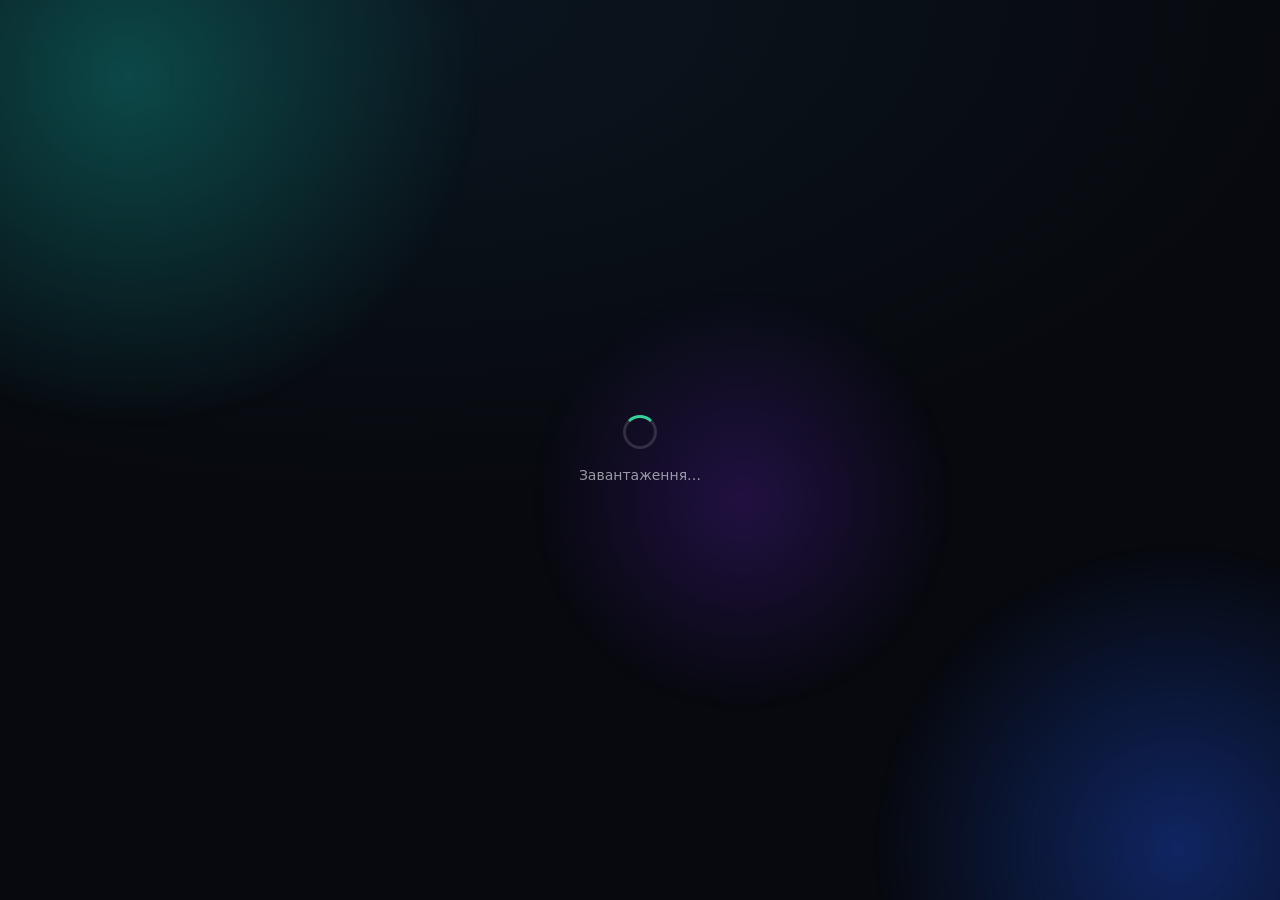
==== commit 79671bc3: "v0.2.1-beta files updated" ====
--- a/ui/index.html
+++ b/ui/index.html
@@ -3,11 +3,15 @@
 <head>
 <meta charset="UTF-8">
 <meta name="viewport" content="width=device-width, initial-scale=1.0">
-<title>Terrapolis</title>
+<title>Minecraft Launcher</title>
 <link rel="stylesheet" href="style.css">
 </head>
 <body>
-<div class="bg" aria-hidden="true"></div>
+<div class="bg" aria-hidden="true">
+  <span class="orb orb-a"></span>
+  <span class="orb orb-b"></span>
+  <span class="orb orb-c"></span>
+</div>
 
 <!-- Завантаження -->
 <div class="boot" id="boot">
@@ -19,7 +23,7 @@
 <section class="onboarding" id="onboarding" hidden>
   <div class="ob-card glass">
     <div class="ob-top">
-      <span class="brand brand-lg avatar">
+      <span class="brand brand-lg">
         <svg viewBox="0 0 24 24" aria-hidden="true"><path d="M12 2 3 7v10l9 5 9-5V7z"/><path d="m3 7 9 5 9-5M12 12v10"/></svg>
       </span>
       <div class="seg seg-sm" id="obLang" role="radiogroup" aria-label="Language">
@@ -37,12 +41,12 @@
       </div>
       <div class="field">
         <label for="obCode" data-i18n="ob.code">Або введи код проєкту</label>
-        <input id="obCode" type="text" spellcheck="false" maxlength="120" data-i18n-ph="ob.codePh" placeholder="Введіть код проєкту">
+        <input id="obCode" type="text" spellcheck="false" maxlength="120" data-i18n-ph="ob.codePh" placeholder="Наприклад: FNAF-2026">
         <span class="hint" data-i18n="ob.codeHint">Лише для прихованих проєктів — код дає адміністратор.</span>
       </div>
       <div class="field" id="obNickField">
         <label for="obNick" data-i18n="ob.nick">Твій ігровий нік</label>
-        <input id="obNick" type="text" spellcheck="false" maxlength="16" data-i18n-ph="ob.nickPh" placeholder="Введіть ігровий нікнейм">
+        <input id="obNick" type="text" spellcheck="false" maxlength="16" data-i18n-ph="ob.nickPh" placeholder="Наприклад: Kozak_2009">
         <span class="hint" id="obNickHint" data-i18n="ob.nickHint">Під цим ім'ям тебе бачитимуть у грі. 3–16 символів: латиниця, цифри, _</span>
       </div>
       <div class="form-error" id="obError" role="alert" hidden></div>
@@ -51,14 +55,13 @@
         <span class="btn-text" data-i18n="ob.submit">Підключитися</span>
       </button>
     </form>
-    <p class="legal ob-legal" data-i18n="legal.notice">NOT AN OFFICIAL MINECRAFT PRODUCT. NOT APPROVED BY OR ASSOCIATED WITH MOJANG OR MICROSOFT.</p>
   </div>
 </section>
 
 <!-- Основний інтерфейс -->
 <div class="app" id="app" hidden>
   <aside class="sidebar">
-    <button class="brand avatar" id="brand" type="button" data-goto="project" data-i18n-title="nav.project" title="Проєкт">
+    <button class="brand" id="brand" type="button" data-goto="project" data-i18n-title="nav.project" title="Проєкт">
       <span id="brandLetter">M</span>
     </button>
     <nav class="nav" id="nav" aria-label="Меню">
@@ -75,10 +78,6 @@
         <svg viewBox="0 0 24 24" aria-hidden="true"><path d="M10 13a5 5 0 0 0 7.5.5l3-3a5 5 0 0 0-7-7l-1.7 1.7"/><path d="M14 11a5 5 0 0 0-7.5-.5l-3 3a5 5 0 0 0 7 7l1.7-1.7"/></svg>
         <span data-i18n="nav.project">Проєкт</span>
       </button>
-      <button class="nav-item" type="button" data-tab="changelog">
-        <svg viewBox="0 0 24 24" aria-hidden="true"><path d="M3 12a9 9 0 1 0 3-6.7L3 8"/><path d="M3 3v5h5M12 7v5l4 2"/></svg>
-        <span data-i18n="nav.changelog">Changelog</span>
-      </button>
       <span class="nav-spacer"></span>
       <button class="nav-item" type="button" data-tab="settings">
         <svg viewBox="0 0 24 24" aria-hidden="true"><circle cx="12" cy="12" r="3"/><path d="M19.4 15a1.7 1.7 0 0 0 .3 1.8l.1.1a2 2 0 1 1-2.8 2.8l-.1-.1a1.7 1.7 0 0 0-1.8-.3 1.7 1.7 0 0 0-1 1.5V21a2 2 0 1 1-4 0v-.1a1.7 1.7 0 0 0-1.1-1.5 1.7 1.7 0 0 0-1.8.3l-.1.1a2 2 0 1 1-2.8-2.8l.1-.1a1.7 1.7 0 0 0 .3-1.8 1.7 1.7 0 0 0-1.5-1H3a2 2 0 1 1 0-4h.1a1.7 1.7 0 0 0 1.5-1.1 1.7 1.7 0 0 0-.3-1.8l-.1-.1a2 2 0 1 1 2.8-2.8l.1.1a1.7 1.7 0 0 0 1.8.3H9a1.7 1.7 0 0 0 1-1.5V3a2 2 0 1 1 4 0v.1a1.7 1.7 0 0 0 1 1.5 1.7 1.7 0 0 0 1.8-.3l.1-.1a2 2 0 1 1 2.8 2.8l-.1.1a1.7 1.7 0 0 0-.3 1.8V9a1.7 1.7 0 0 0 1.5 1H21a2 2 0 1 1 0 4h-.1a1.7 1.7 0 0 0-1.5 1z"/></svg>
@@ -89,10 +88,9 @@
 
   <main class="main">
     <header class="topbar">
-      <button class="top-project" type="button" data-goto="project" data-i18n-title="nav.project" title="Проєкт">
-        <span class="avatar" id="topAvatar">M</span>
+      <button class="top-project" type="button" data-goto="project">
+        <span class="live-dot" id="topDot"></span>
         <span class="top-project-name" id="topProject">—</span>
-        <span class="live-dot" id="topDot"></span>
       </button>
       <div class="island is-busy" id="island" role="status" aria-live="polite">
         <span class="island-dot"></span>
@@ -111,66 +109,39 @@
       <!-- ЗБІРКИ -->
       <section class="view view-home" data-view="home">
         <div class="hero" id="hero">
-          <div class="hero-media" id="heroMedia" aria-hidden="true"><div class="hero-bg"></div><div class="hero-bg"></div></div>
-          <span class="hero-mark" id="heroMark" aria-hidden="true" hidden></span>
+          <div class="hero-bg" id="heroBg"></div>
           <div class="hero-body">
             <div class="badges">
               <span class="badge" id="badgeMc" hidden></span>
               <span class="badge badge-accent" id="badgeLoader" hidden></span>
               <span class="badge badge-server" id="badgeServer" hidden><i></i><span id="serverText"></span></span>
-              <span class="badge badge-offline" id="badgeOffline" hidden><i></i><span data-i18n="home.offlineBadge">Офлайн-режим</span></span>
             </div>
             <h1 id="instName">—</h1>
             <p class="hero-desc" id="instDesc"></p>
             <p class="hero-meta" id="instMeta"></p>
-            <p class="ram-note" id="ramNote" hidden></p>
 
             <div class="actions">
               <button class="play" id="play" type="button" disabled>
-                <span class="play-ico" id="playIco" aria-hidden="true"></span>
-                <span class="play-text">
-                  <span class="play-label" id="playLabel">…</span>
-                  <span class="play-sub" id="playSub"></span>
-                </span>
+                <span class="play-label" id="playLabel">…</span>
+                <span class="play-sub" id="playSub"></span>
               </button>
-              <button class="icon-btn icon-btn-accent" id="modsBtn" type="button" hidden data-i18n-title="home.modsTitle" title="Знайти, встановити й керувати модами цієї збірки">
-                <svg viewBox="0 0 24 24" aria-hidden="true"><path d="M21 16V8a2 2 0 0 0-1-1.7l-7-4a2 2 0 0 0-2 0l-7 4A2 2 0 0 0 3 8v8a2 2 0 0 0 1 1.7l7 4a2 2 0 0 0 2 0l7-4a2 2 0 0 0 1-1.7z"/><path d="M3.3 7 12 12l8.7-5M12 22V12"/></svg>
-                <span data-i18n="home.mods">Моди</span>
-              </button>
-              <button class="icon-btn" id="repairBtn" type="button" data-i18n-title="home.repairTitle" title="Перевірити та відновити пошкоджені файли збірки">
+              <button class="icon-btn" id="repairBtn" type="button" data-i18n-title="home.repairTitle" title="Перевірити й виправити файли збірки">
                 <svg viewBox="0 0 24 24" aria-hidden="true"><path d="M14.7 6.3a1 1 0 0 0 0 1.4l1.6 1.6a1 1 0 0 0 1.4 0l3.8-3.8a6 6 0 0 1-7.9 7.9l-6.9 6.9a2.1 2.1 0 0 1-3-3l6.9-6.9a6 6 0 0 1 7.9-7.9z"/></svg>
                 <span data-i18n="home.repair">Ремонт</span>
               </button>
-              <button class="icon-btn" id="folderBtn" type="button" data-i18n-title="home.folderTitle" title="Відкрити папку збірки зі скріншотами та світами">
+              <button class="icon-btn" id="folderBtn" type="button" data-i18n-title="home.folderTitle" title="Відкрити папку збірки (скріншоти, ресурспаки)">
                 <svg viewBox="0 0 24 24" aria-hidden="true"><path d="M3 7a2 2 0 0 1 2-2h4l2 2h8a2 2 0 0 1 2 2v8a2 2 0 0 1-2 2H5a2 2 0 0 1-2-2z"/></svg>
                 <span data-i18n="home.folder">Папка</span>
               </button>
-              <button class="icon-btn" id="importBtn" type="button" hidden data-i18n-title="import.buttonTitle" title="Встановити цю збірку з .zip архіву — без інтернету">
-                <svg viewBox="0 0 24 24" aria-hidden="true"><path d="M3 4h18v4H3z"/><path d="M5 8v11a1 1 0 0 0 1 1h12a1 1 0 0 0 1-1V8"/><path d="M12 11v6M9.5 14.5 12 17l2.5-2.5"/></svg>
-                <span data-i18n="import.button">Імпорт</span>
-              </button>
-              <button class="icon-btn danger" id="deleteBtn" type="button" data-i18n-title="home.deleteTitle" title="Видалити збірку з комп'ютера">
-                <svg viewBox="0 0 24 24" aria-hidden="true"><path d="M3 6h18M8 6V4h8v2M19 6l-1 14H6L5 6M10 11v6M14 11v6"/></svg>
-                <span data-i18n="home.delete">Видалити</span>
-              </button>
             </div>
 
             <div class="progress" id="progress" hidden>
-              <ol class="progress-steps" id="progressSteps" aria-hidden="true"></ol>
               <div class="progress-row">
                 <span class="progress-stage" id="progressStage"></span>
-                <span class="progress-percent" id="progressPercent"></span>
+                <span class="progress-percent" id="progressPercent">0%</span>
               </div>
-              <div class="progress-track" id="progressTrack"><div class="progress-fill" id="progressFill"></div></div>
-              <div class="progress-row progress-sub">
-                <span class="progress-file" id="progressFile">&nbsp;</span>
-                <span class="progress-amount" id="progressAmount"></span>
-              </div>
-              <p class="progress-status" id="progressStatus" role="status" aria-live="polite"></p>
-              <details class="progress-log" id="progressDetails">
-                <summary data-i18n="progress.details">Що робить лаунчер</summary>
-                <ol class="selectable" id="progressLog"></ol>
-              </details>
+              <div class="progress-track"><div class="progress-fill" id="progressFill"></div></div>
+              <span class="progress-file" id="progressFile">&nbsp;</span>
             </div>
 
             <p class="nick-note" id="nickNote"></p>
@@ -179,7 +150,7 @@
 
         <aside class="inst-panel">
           <div class="panel-head">
-            <h2 data-i18n="home.listTitle">Збірки</h2>
+            <h2 data-i18n="home.listTitle">Збірки проєкту</h2>
             <span class="count" id="instCount">0</span>
           </div>
           <div class="inst-list" id="instList" role="listbox" aria-label="Збірки"></div>
@@ -224,21 +195,19 @@
         </div>
         <div class="cards">
           <div class="card glass project-card">
-            <span class="brand brand-lg avatar" id="projBrand">M</span>
+            <span class="brand brand-lg" id="projBrand">M</span>
             <div class="project-info">
               <h3 id="projName">—</h3>
               <p class="muted"><span data-i18n="project.code">Код:</span> <b class="mono" id="projCode">—</b> · <span id="projCount"></span></p>
               <p class="muted" id="projState"></p>
             </div>
-            <div class="project-actions">
-              <button class="btn btn-ghost" id="projRefresh" type="button" data-i18n="project.refresh">Оновити список</button>
-            </div>
+            <button class="btn btn-ghost" id="projRefresh" type="button" data-i18n="project.refresh">Оновити список</button>
           </div>
 
           <div class="card glass">
             <h3 data-i18n="project.switchTitle">Підключити інший проєкт</h3>
             <form class="add-row" id="switchForm" novalidate autocomplete="off">
-              <input id="switchCode" type="text" spellcheck="false" maxlength="120" data-i18n-ph="ob.codePh" placeholder="Введіть код проєкту">
+              <input id="switchCode" type="text" spellcheck="false" maxlength="120" data-i18n-ph="ob.codePh" placeholder="Наприклад: FNAF-2026">
               <button class="btn btn-primary" id="switchSubmit" type="submit">
                 <span class="btn-spin" aria-hidden="true"></span>
                 <span class="btn-text" data-i18n="project.connect">Підключити</span>
@@ -258,14 +227,6 @@
         </div>
       </section>
 
-      <!-- CHANGELOG -->
-      <section class="view view-changelog" data-view="changelog">
-        <div class="view-head">
-          <h2 data-i18n="cl.title">Changelog</h2>
-        </div>
-        <div class="cl-wrap" id="clWrap"></div>
-      </section>
-
       <!-- НАЛАШТУВАННЯ -->
       <section class="view view-settings" data-view="settings">
         <div class="view-head">
@@ -306,43 +267,21 @@
               </div>
             </div>
             <div class="setting-row">
-              <span id="gameLangLabel" data-i18n="settings.gameLang">Мова Minecraft</span>
-              <div class="dd-mount" id="gameLangDd"></div>
+              <label for="gameLang" data-i18n="settings.gameLang">Мова Minecraft</label>
+              <select id="gameLang">
+                <option value="uk_ua">Українська</option>
+                <option value="en_us">English (US)</option>
+                <option value="en_gb">English (UK)</option>
+                <option value="pl_pl">Polski</option>
+                <option value="de_de">Deutsch</option>
+                <option value="fr_fr">Français</option>
+                <option value="es_es">Español</option>
+                <option value="cs_cz">Čeština</option>
+                <option value="be_by">Беларуская</option>
+                <option value="ru_ru">Русский</option>
+              </select>
             </div>
             <p class="hint" data-i18n="settings.gameLangHint">Змінюється у всіх встановлених збірках. У грі мову теж можна змінити будь-коли.</p>
-          </div>
-
-          <div class="card glass">
-            <div class="row-between">
-              <h3 data-i18n="settings.updates">Оновлення лаунчера</h3>
-              <span class="muted mono" id="versionText"></span>
-            </div>
-            <label class="toggle-row" for="autoUpdate">
-              <span class="toggle-text">
-                <b data-i18n="settings.autoUpdate">Автоматично завантажувати та встановлювати оновлення лаунчера</b>
-                <small data-i18n="settings.autoUpdateHint">Якщо вимкнено — лаунчер лише покаже сповіщення з описом змін, а встановиш, коли буде зручно.</small>
-              </span>
-              <span class="switch"><input type="checkbox" id="autoUpdate"><span></span></span>
-            </label>
-            <button class="btn btn-ghost btn-sm" id="checkUpdateBtn" type="button">
-              <span class="btn-spin" aria-hidden="true"></span>
-              <span class="btn-text" data-i18n="settings.checkUpdate">Перевірити оновлення</span>
-            </button>
-          </div>
-
-          <div class="card glass">
-            <h3 data-i18n="settings.modSources">Джерела модів</h3>
-            <p class="src-row"><span class="src-dot ok"></span><span data-i18n="settings.modrinthOk">Modrinth — працює без ключа</span></p>
-            <div class="field">
-              <label for="cfKey" data-i18n="settings.cfKey">Ключ CurseForge API</label>
-              <form class="add-row" id="cfForm" novalidate autocomplete="off">
-                <input id="cfKey" type="password" spellcheck="false" autocomplete="off" maxlength="200" data-i18n-ph="settings.cfKeyPh" placeholder="Встав ключ із console.curseforge.com">
-                <button class="btn btn-primary" type="submit" data-i18n="settings.cfSave">Зберегти</button>
-              </form>
-            </div>
-            <p class="src-row" id="cfState"><span class="src-dot"></span><span></span></p>
-            <p class="hint" data-i18n="settings.cfHint">Безкоштовний ключ видає CurseForge for Studios (console.curseforge.com → API keys).</p>
-            <button class="btn btn-ghost btn-sm" id="cfClear" type="button" data-i18n="settings.cfClear" hidden>Видалити ключ</button>
           </div>
 
           <div class="card glass">
@@ -365,21 +304,7 @@
             <button class="btn btn-danger btn-sm" id="deleteAll" type="button" data-i18n="settings.deleteAll">Видалити всі збірки</button>
           </div>
 
-          <div class="card glass">
-            <div class="row-between">
-              <h3 data-i18n="settings.network">Мережа та дзеркала</h3>
-              <span class="muted" id="mirrorSource"></span>
-            </div>
-            <p class="hint" data-i18n="settings.networkHint">Якщо основне джерело недоступне, лаунчер сам переходить на наступне дзеркало.</p>
-            <div class="mirror-list" id="mirrorList"></div>
-            <p class="hint selectable" id="mirrorCustom"></p>
-          </div>
-
-          <div class="card glass about-card">
-            <h3 data-i18n="settings.aboutTitle">Про лаунчер</h3>
-            <p class="muted" id="aboutText"></p>
-            <p class="legal" data-i18n="legal.notice">NOT AN OFFICIAL MINECRAFT PRODUCT. NOT APPROVED BY OR ASSOCIATED WITH MOJANG OR MICROSOFT.</p>
-          </div>
+          <p class="about muted" id="aboutText"></p>
         </div>
       </section>
     </div>
@@ -388,13 +313,9 @@
 
 <!-- Спливаюче меню картки збірки -->
 <div class="menu glass" id="instMenu" role="menu" hidden>
-  <button type="button" role="menuitem" data-act="folder"><svg viewBox="0 0 24 24" aria-hidden="true"><path d="M3 7a2 2 0 0 1 2-2h4l2 2h8a2 2 0 0 1 2 2v8a2 2 0 0 1-2 2H5a2 2 0 0 1-2-2z"/></svg><span data-i18n="menu.folder">Відкрити папку</span></button>
-  <button type="button" role="menuitem" data-act="mods"><svg viewBox="0 0 24 24" aria-hidden="true"><path d="M21 16V8a2 2 0 0 0-1-1.7l-7-4a2 2 0 0 0-2 0l-7 4A2 2 0 0 0 3 8v8a2 2 0 0 0 1 1.7l7 4a2 2 0 0 0 2 0l7-4a2 2 0 0 0 1-1.7z"/><path d="M3.3 7 12 12l8.7-5M12 22V12"/></svg><span data-i18n="menu.mods">Моди збірки</span></button>
-  <button type="button" role="menuitem" data-act="repair"><svg viewBox="0 0 24 24" aria-hidden="true"><path d="M14.7 6.3a1 1 0 0 0 0 1.4l1.6 1.6a1 1 0 0 0 1.4 0l3.8-3.8a6 6 0 0 1-7.9 7.9l-6.9 6.9a2.1 2.1 0 0 1-3-3l6.9-6.9a6 6 0 0 1 7.9-7.9z"/></svg><span data-i18n="menu.repair">Перевірити файли</span></button>
-  <button type="button" role="menuitem" data-act="debug"><svg viewBox="0 0 24 24" aria-hidden="true"><path d="M9 3h6M10 3v4M14 3v4"/><rect x="6" y="7" width="12" height="13" rx="6"/><path d="M12 11v5M3 13h3M18 13h3M4 7l2.5 2M20 7l-2.5 2M4 20l2.5-2M20 20l-2.5-2"/></svg><span data-i18n="menu.debug">Перевірити збірку (Дебагер)</span></button>
-  <button type="button" role="menuitem" data-act="import"><svg viewBox="0 0 24 24" aria-hidden="true"><path d="M3 4h18v4H3z"/><path d="M5 8v11a1 1 0 0 0 1 1h12a1 1 0 0 0 1-1V8"/><path d="M12 11v6M9.5 14.5 12 17l2.5-2.5"/></svg><span data-i18n="menu.import">Імпортувати з .zip…</span></button>
-  <hr>
-  <button type="button" role="menuitem" data-act="delete" class="danger"><svg viewBox="0 0 24 24" aria-hidden="true"><path d="M3 6h18M8 6V4h8v2M19 6l-1 14H6L5 6M10 11v6M14 11v6"/></svg><span data-i18n="menu.delete">Видалити збірку…</span></button>
+  <button type="button" role="menuitem" data-act="folder" data-i18n="menu.folder">Відкрити папку</button>
+  <button type="button" role="menuitem" data-act="repair" data-i18n="menu.repair">Перевірити файли</button>
+  <button type="button" role="menuitem" data-act="delete" class="danger" data-i18n="menu.delete">Видалити збірку…</button>
 </div>
 
 <!-- Модальне вікно -->
@@ -407,12 +328,6 @@
   </div>
 </div>
 
-<!-- Сповіщення (оновлення лаунчера, звіт дебагера) -->
-<div class="toasts" id="toasts" aria-live="polite"></div>
-
-<!-- Підказка, що замінює системний title -->
-<div class="tip" id="tip" role="tooltip" hidden></div>
-
 <script src="app.js"></script>
 </body>
 </html>
--- a/ui/style.css
+++ b/ui/style.css
@@ -1,52 +1,27 @@
-/* ═══════════════════════════════════════════════════════════════════
-   Terrapolis — темна «обсидіанова» тема.
-   Правила: одна акцентна дія, чіткі 1px-лінії, без розмитих світінь і
-   backdrop-filter на великих поверхнях. Анімуються лише transform та opacity.
-   Розміри в rem: шрифт кореня росте з шириною вікна (1080p / 1440p).
-   ═══════════════════════════════════════════════════════════════════ */
+@property --kat {
+  syntax: "<angle>";
+  inherits: true;
+  initial-value: 0deg;
+}
 
 :root {
-  --bg: #0d0f12;
-  --surface: #14171c;
-  --surface-2: #1a1e24;
-  --surface-3: #22272e;
-  --line: rgba(255, 255, 255, 0.08);
-  --line-2: rgba(255, 255, 255, 0.14);
-  --text: #eef1f5;
-  --muted: #a3aab5;
-  --faint: #6f7682;
-
-  --accent: #3cc46f;
-  --accent-hover: #4ad27d;
-  --accent-press: #33ad61;
-  --accent-ink: #06170d;
-  --accent-soft: rgba(60, 196, 111, 0.12);
-  --accent-line: rgba(60, 196, 111, 0.45);
-
-  --warn: #e9a83b;
-  --warn-soft: rgba(233, 168, 59, 0.12);
-  --danger: #e5534b;
-  --danger-soft: rgba(229, 83, 75, 0.12);
-  --danger-line: rgba(229, 83, 75, 0.4);
-
-  --r-sm: 0.5rem;
-  --r: 0.75rem;
-  --r-lg: 1rem;
-
-  --ease: cubic-bezier(0.22, 1, 0.36, 1);
-  --fast: 140ms;
-  --mid: 260ms;
-  --slow: 420ms;
-
-  --side: 5.75rem;
-  --panel: clamp(18.5rem, 22vw, 26rem);
-
-  color-scheme: dark;
-}
-
-/* 1100px → 14px, 1920px → ~17px, 2560px → ~19.5px */
-html {
-  font-size: clamp(14px, 0.38vw + 9.8px, 20px);
+  --bg: #07090e;
+  --text: #f4f6fb;
+  --muted: rgba(244, 246, 251, 0.6);
+  --faint: rgba(244, 246, 251, 0.38);
+  --glass: rgba(255, 255, 255, 0.06);
+  --glass-2: rgba(255, 255, 255, 0.1);
+  --stroke: rgba(255, 255, 255, 0.12);
+  --stroke-2: rgba(255, 255, 255, 0.2);
+  --accent: #34d399;
+  --accent-2: #22b8cf;
+  --accent-ink: #04130d;
+  --danger: #ff6b6b;
+  --warn: #fbbf24;
+  --radius: 22px;
+  --spring: cubic-bezier(0.32, 0.72, 0, 1);
+  --bounce: cubic-bezier(0.34, 1.56, 0.64, 1);
+  --side: 92px;
 }
 
 *,
@@ -65,7 +40,7 @@
 
 body {
   font-family: "Segoe UI Variable Text", "Segoe UI", system-ui, sans-serif;
-  font-size: 1rem;
+  font-size: 14px;
   line-height: 1.5;
   background: var(--bg);
   color: var(--text);
@@ -96,8 +71,8 @@
 }
 
 svg {
-  width: 1.25rem;
-  height: 1.25rem;
+  width: 20px;
+  height: 20px;
   fill: none;
   stroke: currentColor;
   stroke-width: 1.8;
@@ -107,7 +82,7 @@
 }
 
 :focus-visible {
-  outline: 2px solid var(--accent);
+  outline: 2px solid var(--accent-2);
   outline-offset: 2px;
 }
 
@@ -126,16 +101,63 @@
   position: fixed;
   inset: 0;
   z-index: 0;
+  overflow: hidden;
   pointer-events: none;
-  background:
-    linear-gradient(180deg, rgba(255, 255, 255, 0.025), transparent 18rem),
-    var(--bg);
+  contain: strict;
+  background: radial-gradient(120% 90% at 30% 0%, #0b1620 0%, var(--bg) 62%);
+}
+
+.orb {
+  position: absolute;
+  border-radius: 50%;
+  will-change: transform;
+  animation: drift 22s ease-in-out infinite alternate;
+}
+
+.orb-a {
+  width: 60vmax;
+  height: 60vmax;
+  left: -20vmax;
+  top: -24vmax;
+  background: radial-gradient(circle, rgba(15, 118, 110, 0.55), transparent 65%);
+}
+
+.orb-b {
+  width: 52vmax;
+  height: 52vmax;
+  right: -18vmax;
+  bottom: -22vmax;
+  background: radial-gradient(circle, rgba(29, 78, 216, 0.42), transparent 65%);
+  animation-delay: -8s;
+}
+
+.orb-c {
+  width: 36vmax;
+  height: 36vmax;
+  left: 40%;
+  top: 30%;
+  background: radial-gradient(circle, rgba(109, 40, 217, 0.26), transparent 65%);
+  animation-delay: -14s;
+}
+
+body.calm .orb {
+  animation-play-state: paused;
+}
+
+@keyframes drift {
+  from {
+    transform: translate3d(0, 0, 0) scale(1);
+  }
+  to {
+    transform: translate3d(6vw, 5vh, 0) scale(1.12);
+  }
 }
 
 .glass {
-  background: var(--surface);
-  border: 1px solid var(--line);
-  border-radius: var(--r-lg);
+  background: linear-gradient(135deg, rgba(255, 255, 255, 0.1), rgba(255, 255, 255, 0.035));
+  border: 1px solid var(--stroke);
+  border-radius: var(--radius);
+  box-shadow: inset 0 1px 0 rgba(255, 255, 255, 0.14), 0 22px 50px -24px rgba(0, 0, 0, 0.7);
 }
 
 /* ───────── завантаження ───────── */
@@ -147,10 +169,9 @@
   display: grid;
   place-content: center;
   justify-items: center;
-  gap: 1rem;
-  color: var(--muted);
-  background: var(--bg);
-  transition: opacity var(--slow) var(--ease);
+  gap: 16px;
+  color: var(--muted);
+  transition: opacity 0.4s var(--spring);
 }
 
 .boot.gone {
@@ -160,10 +181,10 @@
 
 .spinner,
 .btn-spin {
-  width: 2.25rem;
-  height: 2.25rem;
+  width: 34px;
+  height: 34px;
   border-radius: 50%;
-  border: 3px solid var(--line-2);
+  border: 3px solid rgba(255, 255, 255, 0.14);
   border-top-color: var(--accent);
   animation: spin 0.8s linear infinite;
 }
@@ -181,75 +202,75 @@
   display: inline-flex;
   align-items: center;
   justify-content: center;
-  gap: 0.5rem;
-  height: 2.75rem;
-  padding: 0 1.15rem;
-  border-radius: var(--r);
+  gap: 8px;
+  height: 42px;
+  padding: 0 18px;
+  border-radius: 14px;
   font-weight: 600;
   white-space: nowrap;
-  transition: transform var(--fast) var(--ease), opacity var(--fast) var(--ease), background-color var(--fast) linear;
+  transition: transform 0.4s var(--bounce), background-color 0.3s var(--spring), box-shadow 0.3s var(--spring), opacity 0.2s;
 }
 
 .btn:active:not(:disabled) {
-  transform: scale(0.97);
+  transform: scale(0.96);
 }
 
 .btn:disabled {
-  opacity: 0.45;
+  opacity: 0.5;
 }
 
 .btn-sm {
-  height: 2.35rem;
-  padding: 0 0.9rem;
-  font-size: 0.93rem;
+  height: 36px;
+  padding: 0 14px;
+  border-radius: 12px;
+  font-size: 13px;
 }
 
 .btn-lg {
-  height: 3.25rem;
-  font-size: 1.08rem;
+  height: 52px;
+  font-size: 16px;
+  border-radius: 16px;
 }
 
 .btn-primary {
   color: var(--accent-ink);
-  background: var(--accent);
+  background: linear-gradient(135deg, var(--accent), var(--accent-2));
+  box-shadow: 0 10px 26px -10px rgba(52, 211, 153, 0.7), inset 0 1px 0 rgba(255, 255, 255, 0.35);
 }
 
 .btn-primary:hover:not(:disabled) {
-  background: var(--accent-hover);
+  box-shadow: 0 14px 32px -10px rgba(52, 211, 153, 0.85), inset 0 1px 0 rgba(255, 255, 255, 0.35);
 }
 
 .btn-ghost {
-  background: var(--surface-2);
-  border: 1px solid var(--line);
+  background: rgba(255, 255, 255, 0.06);
+  box-shadow: inset 0 0 0 1px var(--stroke);
 }
 
 .btn-ghost:hover:not(:disabled) {
-  background: var(--surface-3);
+  background: rgba(255, 255, 255, 0.1);
 }
 
 .btn-danger {
-  color: #ffb3ae;
-  background: var(--danger-soft);
-  border: 1px solid var(--danger-line);
+  color: #ffd5d5;
+  background: rgba(255, 107, 107, 0.12);
+  box-shadow: inset 0 0 0 1px rgba(255, 107, 107, 0.35);
 }
 
 .btn-danger:hover:not(:disabled) {
-  background: rgba(229, 83, 75, 0.2);
+  background: rgba(255, 107, 107, 0.2);
 }
 
 .btn-danger-solid {
   color: #fff;
-  background: var(--danger);
-}
-
-.btn-danger-solid:hover:not(:disabled) {
-  background: #ef6259;
+  background: linear-gradient(135deg, #ff7a7a, #e5484d);
+  box-shadow: 0 10px 26px -12px rgba(229, 72, 77, 0.8);
 }
 
 .btn .btn-spin {
   display: none;
-  width: 1.15rem;
-  height: 1.15rem;
+  width: 18px;
+  height: 18px;
   border-width: 2px;
   border-top-color: currentColor;
 }
@@ -261,79 +282,64 @@
 .field {
   display: flex;
   flex-direction: column;
-  gap: 0.45rem;
+  gap: 7px;
 }
 
 label,
 .label {
-  font-size: 0.8rem;
+  font-size: 12px;
   font-weight: 600;
-  letter-spacing: 0.04em;
+  letter-spacing: 0.06em;
   text-transform: uppercase;
   color: var(--muted);
 }
 
 input[type="text"],
-input[type="password"],
 select {
-  height: 2.9rem;
+  height: 46px;
   width: 100%;
-  padding: 0 0.95rem;
-  border-radius: var(--r);
-  border: 1px solid var(--line-2);
-  background: var(--bg);
+  padding: 0 15px;
+  border-radius: 14px;
+  border: 1px solid var(--stroke);
+  background: rgba(255, 255, 255, 0.06);
   color: var(--text);
   font: inherit;
-  font-size: 1rem;
+  font-size: 15px;
   outline: none;
-  transition: border-color var(--fast) linear;
-}
-
-input[type="text"]::placeholder,
-input[type="password"]::placeholder {
-  color: var(--faint);
-}
-
-input[type="text"]:hover,
-input[type="password"]:hover,
-select:hover {
-  border-color: rgba(255, 255, 255, 0.22);
+  transition: border-color 0.2s, box-shadow 0.2s, background-color 0.2s;
+}
+
+select {
+  width: auto;
+  min-width: 190px;
+  height: 38px;
+  font-size: 14px;
+  cursor: pointer;
+}
+
+select option {
+  background: #10141c;
 }
 
 input[type="text"]:focus,
-input[type="password"]:focus,
 select:focus {
   border-color: var(--accent);
-}
-
-input[type="text"]:disabled {
-  opacity: 0.5;
-  cursor: not-allowed;
-}
-
-select {
-  width: auto;
-  min-width: 12rem;
-  height: 2.5rem;
-  font-size: 0.95rem;
-  cursor: pointer;
-}
-
-select option {
-  background: var(--surface-2);
+  background: rgba(255, 255, 255, 0.09);
+  box-shadow: 0 0 0 4px rgba(52, 211, 153, 0.16);
 }
 
 input.invalid {
   border-color: var(--danger) !important;
+  box-shadow: 0 0 0 4px rgba(255, 107, 107, 0.14) !important;
 }
 
 .hint {
-  font-size: 0.85rem;
+  font-size: 12.5px;
   color: var(--muted);
 }
 
 .hint.error {
-  color: #ff8f87;
+  color: var(--danger);
 }
 
 .hint.warn {
@@ -345,72 +351,41 @@
 }
 
 .form-error {
-  padding: 0.7rem 0.9rem;
-  border-radius: var(--r);
-  font-size: 0.9rem;
-  color: #ffc9c5;
-  background: var(--danger-soft);
-  border: 1px solid var(--danger-line);
-  animation: shake 0.35s var(--ease);
+  padding: 11px 14px;
+  border-radius: 12px;
+  font-size: 13px;
+  color: #ffd5d5;
+  background: rgba(255, 107, 107, 0.12);
+  border: 1px solid rgba(255, 107, 107, 0.3);
+  animation: shake 0.4s var(--spring);
 }
 
 @keyframes shake {
   25% {
-    transform: translateX(-4px);
+    transform: translateX(-5px);
   }
   60% {
-    transform: translateX(3px);
-  }
-}
-
-.check {
-  display: flex;
-  align-items: flex-start;
-  gap: 0.65rem;
-  padding: 0.75rem 0.85rem;
-  border-radius: var(--r);
-  background: var(--surface-2);
-  border: 1px solid var(--line);
-  cursor: pointer;
-  font-size: 0.93rem;
-  color: var(--text);
-  text-transform: none;
-  letter-spacing: 0;
-  font-weight: 500;
-}
-
-.check input {
-  flex: none;
-  width: 1.05rem;
-  height: 1.05rem;
-  margin-top: 0.15rem;
-  accent-color: var(--accent);
-  cursor: pointer;
-}
-
-.check small {
-  display: block;
-  color: var(--muted);
-  font-size: 0.82rem;
-  font-weight: 400;
+    transform: translateX(4px);
+  }
 }
 
 .seg {
+  position: relative;
   display: inline-flex;
   gap: 2px;
-  padding: 3px;
-  border-radius: var(--r);
-  background: var(--bg);
-  border: 1px solid var(--line);
+  padding: 4px;
+  border-radius: 14px;
+  background: rgba(255, 255, 255, 0.06);
+  box-shadow: inset 0 0 0 1px var(--stroke);
 }
 
 .seg button {
-  padding: 0.4rem 0.9rem;
-  border-radius: calc(var(--r) - 3px);
+  padding: 7px 14px;
+  border-radius: 10px;
   color: var(--muted);
   font-weight: 600;
-  font-size: 0.9rem;
-  transition: transform var(--fast) var(--ease), background-color var(--fast) linear, color var(--fast) linear;
+  font-size: 13px;
+  transition: color 0.3s var(--spring), background-color 0.3s var(--spring), transform 0.3s var(--bounce);
 }
 
 .seg button:hover {
@@ -418,18 +393,17 @@
 }
 
 .seg button:active {
-  transform: scale(0.96);
+  transform: scale(0.95);
 }
 
 .seg button.on {
-  color: var(--text);
-  background: var(--surface-3);
-  box-shadow: inset 0 0 0 1px var(--line-2);
+  color: var(--accent-ink);
+  background: linear-gradient(135deg, var(--accent), var(--accent-2));
 }
 
 .seg-sm button {
-  padding: 0.3rem 0.7rem;
-  font-size: 0.82rem;
+  padding: 5px 11px;
+  font-size: 12px;
 }
 
 /* ───────── перший вхід ───────── */
@@ -440,165 +414,109 @@
   z-index: 5;
   display: grid;
   place-items: center;
-  padding: 1.5rem;
+  padding: 24px;
 }
 
 .ob-card {
-  width: min(31rem, 100%);
-  max-height: calc(100vh - 3rem);
+  width: min(460px, 100%);
+  max-height: calc(100vh - 48px);
   overflow-y: auto;
-  padding: 1.75rem 2rem;
-  display: flex;
-  flex-direction: column;
-  gap: 0.9rem;
-  animation: rise var(--slow) var(--ease) both;
+  padding: 26px 32px;
+  display: flex;
+  flex-direction: column;
+  gap: 14px;
+  animation: rise 0.6s var(--spring) both;
 }
 
 .ob-top {
   display: flex;
   align-items: center;
   justify-content: space-between;
-  margin-bottom: 0.25rem;
+  margin-bottom: 4px;
 }
 
 .ob-card h1 {
-  font-size: 1.9rem;
+  font-size: 28px;
   line-height: 1.15;
   letter-spacing: -0.02em;
 }
 
 .ob-sub {
   color: var(--muted);
-  margin-bottom: 0.35rem;
+  margin-bottom: 6px;
 }
 
 .project-list {
   display: flex;
   flex-direction: column;
-  gap: 0.45rem;
-  max-height: 13rem;
+  gap: 8px;
+  max-height: 176px;
   overflow-y: auto;
 }
 
 .pl-item {
-  display: grid;
-  grid-template-columns: 2.5rem 1fr;
-  align-items: center;
-  gap: 0.75rem;
+  display: flex;
+  flex-direction: column;
+  align-items: flex-start;
+  gap: 2px;
   width: 100%;
-  padding: 0.6rem 0.75rem;
+  padding: 11px 14px;
   text-align: left;
+  font: inherit;
   color: var(--text);
-  background: var(--surface-2);
-  border: 1px solid var(--line);
-  border-radius: var(--r);
-  transition: transform var(--fast) var(--ease), background-color var(--fast) linear, border-color var(--fast) linear;
-}
-
-.pl-item .pl-text {
-  min-width: 0;
-}
-
-.pl-text b,
-.pl-text span {
-  display: block;
-  overflow: hidden;
-  white-space: nowrap;
-  text-overflow: ellipsis;
-}
-
-.pl-text span {
-  font-size: 0.82rem;
-  color: var(--muted);
-}
-
-.pl-text span:empty {
+  cursor: pointer;
+  background: var(--glass);
+  border: 1px solid var(--stroke);
+  border-radius: 14px;
+  transition: background 0.2s, border-color 0.2s, transform 0.2s var(--spring);
+}
+
+.pl-item span {
+  font-size: 12px;
+  color: var(--muted);
+}
+
+.pl-item span:empty {
   display: none;
 }
 
-.pl-item .avatar {
-  width: 2.5rem;
-  height: 2.5rem;
-  border-radius: var(--r-sm);
-  font-size: 1rem;
-}
-
 .pl-item:hover {
-  background: var(--surface-3);
+  background: var(--glass-2);
+  border-color: var(--stroke-2);
 }
 
 .pl-item:active {
-  transform: scale(0.99);
+  transform: scale(0.985);
 }
 
 .pl-item.on {
+  background: rgba(52, 211, 153, 0.12);
   border-color: var(--accent);
-  background: var(--accent-soft);
 }
 
 .pl-state {
-  padding: 0.75rem 0.9rem;
-  font-size: 0.9rem;
-  color: var(--muted);
-  border: 1px dashed var(--line-2);
-  border-radius: var(--r);
+  padding: 12px 14px;
+  font-size: 13px;
+  color: var(--muted);
+  border: 1px dashed var(--stroke);
+  border-radius: 14px;
 }
 
 #obForm {
   display: flex;
   flex-direction: column;
-  gap: 0.8rem;
+  gap: 12px;
 }
 
 @keyframes rise {
   from {
     opacity: 0;
-    transform: translate3d(0, 10px, 0);
+    transform: translate3d(0, 18px, 0) scale(0.98);
   }
   to {
     opacity: 1;
     transform: none;
   }
-}
-
-@keyframes fade {
-  from {
-    opacity: 0;
-  }
-}
-
-/* ───────── іконки-аватарки (проєкт, збірки) ───────── */
-
-.avatar {
-  position: relative;
-  display: grid;
-  place-items: center;
-  overflow: hidden;
-  flex: none;
-  font-weight: 700;
-  color: var(--text);
-  background: var(--surface-3);
-  border: 1px solid var(--line-2);
-}
-
-.avatar img {
-  position: absolute;
-  inset: 0;
-  width: 100%;
-  height: 100%;
-  object-fit: cover;
-  image-rendering: auto;
-  opacity: 0;
-  transition: opacity var(--mid) var(--ease);
-}
-
-.avatar img.ready {
-  opacity: 1;
-}
-
-.avatar.has-img {
-  color: transparent;
-  background: var(--surface-2);
 }
 
 /* ───────── каркас ───────── */
@@ -608,43 +526,55 @@
   z-index: 1;
   height: 100%;
   display: grid;
-  grid-template-columns: var(--side) minmax(0, 1fr);
-  animation: fade var(--slow) var(--ease) both;
+  grid-template-columns: var(--side) 1fr;
+  animation: fade 0.5s var(--spring) both;
+}
+
+@keyframes fade {
+  from {
+    opacity: 0;
+  }
 }
 
 .sidebar {
   display: flex;
   flex-direction: column;
   align-items: center;
-  gap: 1.1rem;
-  padding: 1rem 0.6rem;
-  background: #0a0c0f;
-  border-right: 1px solid var(--line);
+  gap: 18px;
+  padding: 16px 10px;
+  border-right: 1px solid rgba(255, 255, 255, 0.06);
+  background: linear-gradient(180deg, rgba(8, 11, 17, 0.7), rgba(8, 11, 17, 0.4));
 }
 
 .brand {
-  width: 3rem;
-  height: 3rem;
-  border-radius: var(--r);
-  font-size: 1.3rem;
-  transition: transform var(--fast) var(--ease);
-}
-
-button.brand:active {
-  transform: scale(0.95);
+  display: grid;
+  place-items: center;
+  width: 46px;
+  height: 46px;
+  border-radius: 15px;
+  font-size: 20px;
+  font-weight: 800;
+  color: var(--accent-ink);
+  background: linear-gradient(135deg, var(--accent), var(--accent-2));
+  box-shadow: 0 10px 26px -10px rgba(52, 211, 153, 0.7), inset 0 1px 0 rgba(255, 255, 255, 0.4);
+  transition: transform 0.4s var(--bounce);
+}
+
+button.brand:hover {
+  transform: rotate(-6deg) scale(1.04);
 }
 
 .brand svg {
-  width: 1.6rem;
-  height: 1.6rem;
+  width: 26px;
+  height: 26px;
   stroke-width: 2;
 }
 
 .brand-lg {
-  width: 3.75rem;
-  height: 3.75rem;
-  font-size: 1.6rem;
-  border-radius: var(--r-lg);
+  width: 56px;
+  height: 56px;
+  font-size: 24px;
+  border-radius: 18px;
 }
 
 .nav {
@@ -653,35 +583,24 @@
   width: 100%;
   display: flex;
   flex-direction: column;
-  gap: 0.3rem;
+  gap: 6px;
 }
 
 .nav-spacer {
   flex: 1;
 }
 
-/* Індикатор активної вкладки: рух лише через transform. Висоту ставить JS без анімації. */
 .nav-ind {
   position: absolute;
   left: 0;
   top: 0;
   width: 100%;
-  border-radius: var(--r);
-  background: var(--surface-2);
-  border: 1px solid var(--line-2);
-  transition: transform var(--slow) var(--ease);
+  height: 0;
+  border-radius: 16px;
+  background: linear-gradient(135deg, rgba(52, 211, 153, 0.24), rgba(34, 184, 207, 0.14));
+  box-shadow: inset 0 0 0 1px rgba(52, 211, 153, 0.35);
+  transition: transform 0.6s var(--spring), height 0.6s var(--spring);
   pointer-events: none;
-}
-
-.nav-ind::before {
-  content: "";
-  position: absolute;
-  left: -0.6rem;
-  top: 25%;
-  width: 3px;
-  height: 50%;
-  border-radius: 0 3px 3px 0;
-  background: var(--accent);
 }
 
 .nav-item {
@@ -690,80 +609,96 @@
   display: flex;
   flex-direction: column;
   align-items: center;
-  gap: 0.3rem;
+  gap: 5px;
   width: 100%;
-  padding: 0.7rem 0.2rem 0.6rem;
-  border-radius: var(--r);
-  color: var(--faint);
-  font-size: 0.74rem;
+  padding: 11px 4px 9px;
+  border-radius: 16px;
+  color: var(--muted);
+  font-size: 11.5px;
   font-weight: 600;
   line-height: 1.15;
   text-align: center;
-  transition: transform var(--fast) var(--ease), color var(--fast) linear;
+  transition: color 0.35s var(--spring), transform 0.4s var(--bounce), background-color 0.3s var(--spring);
 }
 
 .nav-item svg {
-  width: 1.4rem;
-  height: 1.4rem;
-}
-
-.nav-item:hover {
-  color: var(--text);
+  width: 22px;
+  height: 22px;
 }
 
 .nav-item.on {
-  color: var(--text);
+  color: #fff;
 }
 
 .nav-item.on svg {
-  color: var(--accent);
+  stroke: var(--accent);
 }
 
 .nav-item:active {
-  transform: scale(0.95);
+  transform: scale(0.94);
+}
+
+/* Обвідка, що "біжить" за курсором (як у Ranking) */
+.nav-item::before,
+.icon-btn::before {
+  content: "";
+  position: absolute;
+  inset: 0;
+  padding: 1.5px;
+  border-radius: inherit;
+  opacity: 0;
+  pointer-events: none;
+  background:
+    conic-gradient(from calc(var(--kat) - 70deg), transparent 0deg, #22b8cf 30deg, #34d399 70deg, #a3e635 110deg, transparent 145deg),
+    linear-gradient(rgba(255, 255, 255, 0.12), rgba(255, 255, 255, 0.12));
+  -webkit-mask: linear-gradient(#000 0 0) content-box, linear-gradient(#000 0 0);
+  -webkit-mask-composite: xor;
+  mask: linear-gradient(#000 0 0) content-box exclude, linear-gradient(#000 0 0);
+  transition: opacity 0.4s var(--spring);
+}
+
+@media (hover: hover) {
+  .nav-item:not(.on):hover {
+    color: var(--text);
+    background-color: rgba(255, 255, 255, 0.04);
+  }
+
+  .nav-item:not(.on):hover::before,
+  .icon-btn:not(:disabled):hover::before {
+    opacity: 1;
+  }
 }
 
 .main {
   min-width: 0;
   display: grid;
-  grid-template-rows: 4.25rem minmax(0, 1fr);
+  grid-template-rows: 64px 1fr;
 }
 
 .topbar {
   display: grid;
   grid-template-columns: 1fr auto 1fr;
   align-items: center;
-  gap: 1rem;
-  padding: 0 1.5rem;
+  gap: 16px;
+  padding: 0 22px;
 }
 
 .top-project {
   justify-self: start;
   display: inline-flex;
   align-items: center;
-  gap: 0.6rem;
+  gap: 9px;
   max-width: 100%;
-  padding: 0.35rem 0.85rem 0.35rem 0.35rem;
-  border-radius: var(--r);
+  padding: 7px 14px;
+  border-radius: 999px;
   font-weight: 600;
-  background: var(--surface);
-  border: 1px solid var(--line);
-  transition: transform var(--fast) var(--ease), background-color var(--fast) linear;
-}
-
-.top-project .avatar {
-  width: 1.9rem;
-  height: 1.9rem;
-  border-radius: var(--r-sm);
-  font-size: 0.85rem;
+  background: rgba(255, 255, 255, 0.05);
+  box-shadow: inset 0 0 0 1px var(--stroke);
+  transition: background-color 0.3s var(--spring);
 }
 
 .top-project:hover {
-  background: var(--surface-2);
-}
-
-.top-project:active {
-  transform: scale(0.98);
+  background: rgba(255, 255, 255, 0.09);
 }
 
 .top-project-name {
@@ -774,90 +709,92 @@
 
 .live-dot {
   flex: none;
-  width: 0.5rem;
-  height: 0.5rem;
+  width: 8px;
+  height: 8px;
   border-radius: 50%;
   background: var(--accent);
+  box-shadow: 0 0 0 4px rgba(52, 211, 153, 0.16);
 }
 
 .live-dot.off {
   background: var(--warn);
+  box-shadow: 0 0 0 4px rgba(251, 191, 36, 0.16);
 }
 
 .top-profile {
   justify-self: end;
   display: inline-flex;
   align-items: center;
-  gap: 0.65rem;
-  padding: 0.3rem 0.85rem 0.3rem 0.3rem;
-  border-radius: var(--r);
+  gap: 10px;
+  padding: 5px 14px 5px 5px;
+  border-radius: 14px;
   text-align: left;
-  background: var(--surface);
-  border: 1px solid var(--line);
-  transition: transform var(--fast) var(--ease), background-color var(--fast) linear;
+  background: rgba(255, 255, 255, 0.05);
+  box-shadow: inset 0 0 0 1px var(--stroke);
+  transition: background-color 0.3s var(--spring), transform 0.4s var(--bounce);
 }
 
 .top-profile:hover {
-  background: var(--surface-2);
+  background: rgba(255, 255, 255, 0.09);
 }
 
 .top-profile:active {
-  transform: scale(0.98);
+  transform: scale(0.97);
 }
 
 .top-profile-text b {
   display: block;
-  font-size: 0.95rem;
+  font-size: 14px;
   line-height: 1.2;
 }
 
 .top-profile-text small {
   display: block;
-  font-size: 0.76rem;
+  font-size: 11.5px;
   color: var(--muted);
 }
 
 .head {
-  width: 2.1rem;
-  height: 2.1rem;
-  border-radius: var(--r-sm);
+  width: 32px;
+  height: 32px;
+  border-radius: 9px;
   image-rendering: pixelated;
-  background: var(--surface-3);
+  background: rgba(255, 255, 255, 0.08);
   flex: none;
 }
 
-/* рядок статусу */
+/* динамічний острів статусу */
 .island {
   display: flex;
   align-items: center;
-  gap: 0.6rem;
-  max-width: 32rem;
-  min-width: 11rem;
-  padding: 0.5rem 1rem;
+  gap: 10px;
+  max-width: 440px;
+  min-width: 170px;
+  padding: 8px 18px;
   border-radius: 999px;
-  background: var(--surface);
-  border: 1px solid var(--line);
-  font-size: 0.86rem;
+  background: rgba(8, 10, 16, 0.85);
+  border: 1px solid var(--stroke);
+  box-shadow: 0 10px 30px rgba(0, 0, 0, 0.4);
+  font-size: 12.5px;
   font-weight: 500;
 }
 
 .island.pop {
-  animation: pop var(--mid) var(--ease);
+  animation: pop 0.35s var(--bounce);
 }
 
 @keyframes pop {
   from {
-    opacity: 0.6;
-    transform: translate3d(0, -3px, 0);
+    transform: scale(0.94);
   }
 }
 
 .island-dot {
   flex: none;
-  width: 0.5rem;
-  height: 0.5rem;
+  width: 8px;
+  height: 8px;
   border-radius: 50%;
-  background: var(--muted);
+  background: var(--accent-2);
 }
 
 .island-text {
@@ -867,7 +804,6 @@
 }
 
 .island.is-busy .island-dot {
-  background: var(--text);
   animation: pulse 1.1s ease-in-out infinite;
 }
 
@@ -885,7 +821,7 @@
 
 @keyframes pulse {
   50% {
-    opacity: 0.35;
+    opacity: 0.4;
     transform: scale(0.7);
   }
 }
@@ -900,181 +836,142 @@
 .view {
   position: absolute;
   inset: 0;
-  padding: 0.25rem 1.5rem 1.5rem;
+  padding: 4px 22px 22px;
   overflow-y: auto;
   opacity: 0;
   visibility: hidden;
-  transform: translate3d(0, 8px, 0);
-  transition: opacity var(--mid) var(--ease), transform var(--slow) var(--ease), visibility 0s var(--mid);
+  transform: translate3d(0, 14px, 0);
+  transition: opacity 0.35s var(--spring), transform 0.5s var(--spring), visibility 0s 0.35s;
+  scrollbar-width: thin;
+  scrollbar-color: rgba(255, 255, 255, 0.18) transparent;
 }
 
 .view.on {
   opacity: 1;
   visibility: visible;
   transform: none;
-  transition: opacity var(--mid) var(--ease), transform var(--slow) var(--ease), visibility 0s;
+  transition: opacity 0.35s var(--spring), transform 0.5s var(--spring), visibility 0s;
 }
 
 .view-head {
-  margin: 0.4rem 0 1.25rem;
+  margin: 6px 0 18px;
 }
 
 .view-head h2 {
-  font-family: "Segoe UI Variable Display", "Segoe UI", system-ui, sans-serif;
-  font-size: 1.75rem;
-  font-weight: 700;
+  font-size: 26px;
   letter-spacing: -0.02em;
 }
 
 .view-head p {
-  max-width: 44rem;
+  max-width: 640px;
   color: var(--muted);
 }
 
 .cards {
   display: flex;
   flex-direction: column;
-  gap: 0.9rem;
-  max-width: 50rem;
+  gap: 14px;
+  max-width: 760px;
 }
 
 .card {
   display: flex;
   flex-direction: column;
-  gap: 0.8rem;
-  padding: 1.25rem 1.4rem;
+  gap: 12px;
+  padding: 20px 22px;
 }
 
 .card h3 {
-  font-size: 1.05rem;
+  font-size: 16px;
 }
 
 .row-between {
   display: flex;
   align-items: baseline;
   justify-content: space-between;
-  gap: 0.75rem;
+  gap: 12px;
 }
 
 .btn-row {
   display: flex;
   flex-wrap: wrap;
-  gap: 0.5rem;
+  gap: 8px;
 }
 
 .setting-row {
   display: flex;
   align-items: center;
   justify-content: space-between;
-  gap: 1rem;
+  gap: 16px;
 }
 
 .setting-row > span,
 .setting-row > label {
-  font-size: 0.95rem;
+  font-size: 14px;
   font-weight: 500;
   text-transform: none;
   letter-spacing: 0;
   color: var(--text);
 }
 
-/* На широких екранах налаштування й проєкт розкладаються у дві колонки */
-@media (min-width: 1500px) {
-  .view-settings .cards,
-  .view-project .cards {
-    display: grid;
-    grid-template-columns: repeat(2, minmax(0, 1fr));
-    align-items: start;
-    max-width: 92rem;
-  }
-
-  .view-settings .about-card,
-  .view-project .project-card {
-    grid-column: 1 / -1;
-  }
-}
-
 /* ───────── ЗБІРКИ ───────── */
 
 .view-home {
   display: grid;
-  grid-template-columns: minmax(0, 1fr) var(--panel);
-  gap: 1.1rem;
+  grid-template-columns: minmax(0, 1fr) 300px;
+  gap: 18px;
   overflow: hidden;
 }
 
 .hero {
   position: relative;
   min-height: 0;
-  border-radius: var(--r-lg);
+  border-radius: 26px;
   overflow: hidden;
-  border: 1px solid var(--line);
+  border: 1px solid var(--stroke);
   isolation: isolate;
-  background: var(--surface);
-}
-
-/* Фолбек без картинки: тиха зерниста текстура, без кольорових плям */
+  background: linear-gradient(150deg, rgba(52, 211, 153, 0.16), rgba(34, 184, 207, 0.05) 50%, rgba(255, 255, 255, 0.02));
+}
+
 .hero::before {
   content: "";
   position: absolute;
-  inset: 0;
-  z-index: -2;
+  inset: 0 0 0 40%;
+  z-index: -1;
   pointer-events: none;
   background:
-    linear-gradient(160deg, #1b1f26 0%, #121519 55%, #0f1114 100%);
-}
-
-.hero::after {
+    linear-gradient(rgba(255, 255, 255, 0.05) 1px, transparent 1px) 0 0 / 28px 28px,
+    linear-gradient(90deg, rgba(255, 255, 255, 0.05) 1px, transparent 1px) 0 0 / 28px 28px;
+  -webkit-mask: radial-gradient(70% 70% at 80% 20%, #000, transparent 75%);
+  mask: radial-gradient(70% 70% at 80% 20%, #000, transparent 75%);
+}
+
+.hero.has-image::before {
+  display: none;
+}
+
+.hero-bg {
+  position: absolute;
+  inset: 0;
+  z-index: -1;
+  background-size: cover;
+  background-position: center;
+  opacity: 0;
+  transform: scale(1.04);
+  transition: opacity 0.6s var(--spring), transform 1.2s var(--spring);
+}
+
+.hero-bg.ready {
+  opacity: 1;
+  transform: none;
+}
+
+.hero-bg::after {
   content: "";
   position: absolute;
   inset: 0;
-  z-index: -2;
-  pointer-events: none;
-  opacity: 0.5;
-  background-image: url("data:image/svg+xml;utf8,<svg xmlns='http://www.w3.org/2000/svg' width='160' height='160'><filter id='n'><feTurbulence type='fractalNoise' baseFrequency='0.9' numOctaves='2' stitchTiles='stitch'/><feColorMatrix values='0 0 0 0 1  0 0 0 0 1  0 0 0 0 1  0 0 0 0.07 0'/></filter><rect width='160' height='160' filter='url(%23n)'/></svg>");
-}
-
-.hero-media {
-  position: absolute;
-  inset: 0;
-  z-index: -1;
-}
-
-.hero-bg {
-  position: absolute;
-  inset: 0;
-  background-size: cover;
-  background-position: center;
-  opacity: 0;
-  transform: scale(1.03);
-  transition: opacity var(--slow) var(--ease), transform 900ms var(--ease);
-  will-change: opacity, transform;
-}
-
-.hero-bg.ready {
-  opacity: 1;
-  transform: none;
-}
-
-.hero-bg.instant {
-  transition: none;
-}
-
-/* Затемнення знизу й зліва — заголовок і кнопки завжди читаються */
-.hero-media::after {
-  content: "";
-  position: absolute;
-  inset: 0;
-  pointer-events: none;
-  background:
-    linear-gradient(90deg, rgba(13, 15, 18, 0.94) 0%, rgba(13, 15, 18, 0.78) 32%, rgba(13, 15, 18, 0.25) 68%, rgba(13, 15, 18, 0.1) 100%),
-    linear-gradient(0deg, rgba(13, 15, 18, 0.96) 0%, rgba(13, 15, 18, 0.55) 32%, transparent 62%);
-  opacity: 0;
-  transition: opacity var(--slow) var(--ease);
-}
-
-.hero.has-image .hero-media::after {
-  opacity: 1;
+  background: linear-gradient(90deg, rgba(7, 9, 14, 0.94) 0%, rgba(7, 9, 14, 0.72) 48%, rgba(7, 9, 14, 0.35) 100%),
+    linear-gradient(0deg, rgba(7, 9, 14, 0.8), transparent 50%);
 }
 
 .hero-body {
@@ -1082,48 +979,62 @@
   display: flex;
   flex-direction: column;
   justify-content: flex-end;
-  gap: 0.8rem;
-  padding: clamp(1.5rem, 2.6vw, 3rem);
+  gap: 12px;
+  padding: 30px 32px 26px;
   overflow-y: auto;
 }
 
 .hero-body > * {
-  max-width: 48rem;
+  animation: rise 0.55s var(--spring) both;
+}
+
+.hero-body > :nth-child(2) {
+  animation-delay: 0.04s;
+}
+
+.hero-body > :nth-child(3) {
+  animation-delay: 0.08s;
+}
+
+.hero-body > :nth-child(5) {
+  animation-delay: 0.12s;
 }
 
 .badges {
   display: flex;
   flex-wrap: wrap;
-  gap: 0.45rem;
+  gap: 8px;
   margin-bottom: auto;
 }
 
 .badge {
   display: inline-flex;
   align-items: center;
-  gap: 0.45rem;
-  padding: 0.25rem 0.7rem;
-  border-radius: var(--r-sm);
-  font-size: 0.8rem;
+  gap: 7px;
+  padding: 5px 12px;
+  border-radius: 999px;
+  font-size: 12px;
   font-weight: 600;
-  color: var(--text);
-  background: rgba(13, 15, 18, 0.72);
-  border: 1px solid var(--line-2);
+  background: rgba(255, 255, 255, 0.08);
+  border: 1px solid var(--stroke);
 }
 
 .badge-accent {
   color: var(--accent);
+  background: rgba(52, 211, 153, 0.12);
+  border-color: rgba(52, 211, 153, 0.3);
 }
 
 .badge-server i {
-  width: 0.45rem;
-  height: 0.45rem;
+  width: 7px;
+  height: 7px;
   border-radius: 50%;
   background: var(--faint);
 }
 
 .badge-server.online i {
   background: var(--accent);
+  box-shadow: 0 0 0 3px rgba(52, 211, 153, 0.2);
 }
 
 .badge-server.offline i {
@@ -1132,143 +1043,64 @@
 
 .hero h1 {
   font-family: "Segoe UI Variable Display", "Segoe UI", system-ui, sans-serif;
-  font-size: clamp(2.3rem, 3.6vw, 4.4rem);
+  font-size: clamp(34px, 4.4vw, 52px);
   line-height: 1.02;
-  font-weight: 700;
-  letter-spacing: -0.03em;
+  font-weight: 800;
+  letter-spacing: -0.025em;
   text-wrap: balance;
-  text-shadow: 0 2px 18px rgba(0, 0, 0, 0.35);
 }
 
 .hero h1.small {
-  font-size: 2rem;
+  font-size: 30px;
 }
 
 .hero-desc {
-  max-width: 40rem;
-  font-size: 1.05rem;
-  color: #d3d8df;
+  max-width: 520px;
+  font-size: 15px;
+  color: rgba(244, 246, 251, 0.78);
 }
 
 .hero-meta {
-  font-size: 0.9rem;
-  color: var(--muted);
-}
-
-.ram-note {
-  display: inline-flex;
-  align-items: center;
-  gap: 0.5rem;
-  align-self: flex-start;
-  padding: 0.4rem 0.4rem 0.4rem 0.75rem;
-  border-radius: var(--r-sm);
-  font-size: 0.86rem;
-  color: #f3d39a;
-  background: rgba(30, 24, 12, 0.85);
-  border: 1px solid rgba(233, 168, 59, 0.35);
-}
-
-.ram-note svg {
-  width: 1rem;
-  height: 1rem;
-  color: var(--warn);
-}
-
-.ram-note button {
-  padding: 0.2rem 0.6rem;
-  border-radius: 6px;
-  font-weight: 600;
-  color: var(--text);
-  background: rgba(233, 168, 59, 0.18);
-  transition: background-color var(--fast) linear;
-}
-
-.ram-note button:hover {
-  background: rgba(233, 168, 59, 0.3);
+  font-size: 13px;
+  color: var(--muted);
 }
 
 .actions {
   display: flex;
   align-items: stretch;
-  flex-wrap: wrap;
-  gap: 0.6rem;
-  margin-top: 0.35rem;
-}
-
-/* Головна кнопка: колір і іконка залежать від стану */
+  gap: 10px;
+  margin-top: 6px;
+}
+
 .play {
   position: relative;
-  min-width: 15rem;
-  height: 3.75rem;
-  padding: 0 1.6rem 0 1.3rem;
+  min-width: 220px;
+  height: 58px;
+  padding: 0 28px;
   display: inline-flex;
-  align-items: center;
-  gap: 0.85rem;
-  border-radius: var(--r);
+  flex-direction: column;
+  align-items: center;
+  justify-content: center;
+  border-radius: 18px;
   overflow: hidden;
-  text-align: left;
   color: var(--accent-ink);
-  background: var(--accent);
-  transition: transform var(--fast) var(--ease), opacity var(--mid) var(--ease), background-color var(--mid) var(--ease), color var(--mid) var(--ease);
-}
-
-.play-ico {
-  display: grid;
-  place-items: center;
-  width: 1.6rem;
-  height: 1.6rem;
-}
-
-.play-ico svg {
-  width: 1.5rem;
-  height: 1.5rem;
-  stroke-width: 2.2;
-}
-
-.play-ico .fill {
-  fill: currentColor;
-  stroke: none;
-}
-
-.play-ico .btn-spin {
-  display: block;
-  width: 1.3rem;
-  height: 1.3rem;
-  border-width: 2px;
-  border-color: var(--line-2);
-  border-top-color: currentColor;
-}
-
-.play.busy .play-label {
-  font-size: 1.02rem;
-  letter-spacing: 0.01em;
-  text-transform: none;
-}
-
-.play-ico:empty {
-  display: none;
-}
-
-.play-text {
-  display: flex;
-  flex-direction: column;
-  min-width: 0;
+  background: linear-gradient(135deg, var(--accent), var(--accent-2));
+  box-shadow: 0 14px 34px -12px rgba(52, 211, 153, 0.75), inset 0 1px 0 rgba(255, 255, 255, 0.4);
+  transition: transform 0.45s var(--bounce), box-shadow 0.3s var(--spring), filter 0.3s var(--spring), opacity 0.3s;
 }
 
 .play-label {
-  font-size: 1.15rem;
+  font-size: 17px;
   font-weight: 800;
-  letter-spacing: 0.05em;
+  letter-spacing: 0.04em;
   text-transform: uppercase;
-  line-height: 1.15;
-  white-space: nowrap;
+  line-height: 1.1;
 }
 
 .play-sub {
-  font-size: 0.8rem;
+  font-size: 12px;
   font-weight: 600;
-  opacity: 0.72;
-  white-space: nowrap;
+  opacity: 0.75;
 }
 
 .play-sub:empty {
@@ -1276,225 +1108,104 @@
 }
 
 .play:hover:not(:disabled) {
-  background: var(--accent-hover);
+  transform: translateY(-2px);
+  filter: brightness(1.06);
+  box-shadow: 0 18px 40px -12px rgba(52, 211, 153, 0.9), inset 0 1px 0 rgba(255, 255, 255, 0.4);
 }
 
 .play:active:not(:disabled) {
-  transform: scale(0.98);
+  transform: scale(0.97);
 }
 
 .play.install {
-  color: #0d0f12;
-  background: #eef1f5;
-}
-
-.play.install:hover:not(:disabled) {
-  background: #ffffff;
-}
-
-.play.update {
-  color: #1d1406;
-  background: var(--warn);
-}
-
-.play.update:hover:not(:disabled) {
-  background: #f2b752;
-}
-
-.play.busy {
-  color: var(--text);
-  background: var(--surface-3);
-  border: 1px solid var(--line-2);
+  background: linear-gradient(135deg, #60a5fa, var(--accent-2));
+  box-shadow: 0 14px 34px -12px rgba(96, 165, 250, 0.75), inset 0 1px 0 rgba(255, 255, 255, 0.4);
 }
 
 .play.busy::after {
   content: "";
   position: absolute;
   inset: 0;
-  background: linear-gradient(100deg, transparent 30%, rgba(255, 255, 255, 0.07) 50%, transparent 70%);
+  background: linear-gradient(100deg, transparent 30%, rgba(255, 255, 255, 0.35) 50%, transparent 70%);
   transform: translateX(-100%);
-  animation: shimmer 1.8s linear infinite;
+  animation: shimmer 1.6s linear infinite;
+}
+
+.play:disabled {
+  opacity: 0.6;
+  box-shadow: none;
+}
+
+.play.busy:disabled,
+.play.running:disabled {
+  opacity: 0.85;
 }
 
 .play.running {
   color: var(--text);
-  background: var(--accent-soft);
-  border: 1px solid var(--accent-line);
-}
-
-.play.running .play-ico {
-  color: var(--accent);
-}
-
-.play:disabled {
-  opacity: 0.55;
-}
-
-.play.busy:disabled,
-.play.running:disabled {
-  opacity: 1;
+  background: rgba(52, 211, 153, 0.14);
+  box-shadow: inset 0 0 0 1px rgba(52, 211, 153, 0.45);
 }
 
 .icon-btn {
   position: relative;
-  width: 4.25rem;
+  width: 64px;
   display: inline-flex;
   flex-direction: column;
   align-items: center;
   justify-content: center;
-  gap: 0.2rem;
-  border-radius: var(--r);
-  font-size: 0.74rem;
+  gap: 3px;
+  border-radius: 16px;
+  font-size: 11px;
   font-weight: 600;
   color: var(--muted);
-  background: rgba(20, 23, 28, 0.86);
-  border: 1px solid var(--line-2);
-  transition: transform var(--fast) var(--ease), color var(--fast) linear, background-color var(--fast) linear, opacity var(--fast) linear;
+  background: rgba(255, 255, 255, 0.06);
+  box-shadow: inset 0 0 0 1px var(--stroke);
+  transition: color 0.3s var(--spring), background-color 0.3s var(--spring), transform 0.4s var(--bounce), opacity 0.2s;
 }
 
 .icon-btn:hover:not(:disabled) {
   color: var(--text);
-  background: var(--surface-3);
-}
-
-.icon-btn.danger:hover:not(:disabled) {
-  color: #ffb3ae;
-  border-color: var(--danger-line);
+  background: rgba(255, 255, 255, 0.1);
 }
 
 .icon-btn:active:not(:disabled) {
-  transform: scale(0.95);
+  transform: scale(0.94);
 }
 
 .icon-btn:disabled {
   opacity: 0.35;
 }
 
-/* ───────── панель прогресу ───────── */
-
 .progress {
   display: flex;
   flex-direction: column;
-  gap: 0.45rem;
-  max-width: 38rem;
-  padding: 0.9rem 1rem 0.8rem;
-  border-radius: var(--r);
-  background: rgba(13, 15, 18, 0.9);
-  border: 1px solid var(--line-2);
-  transform-origin: 50% 100%;
-  animation: progress-in var(--slow) var(--ease) both;
-}
-
-/* поява: панель підіймається, рядки — один за одним */
-@keyframes progress-in {
-  from {
-    opacity: 0;
-    transform: translate3d(0, 16px, 0) scale(0.985);
-  }
-}
-
-.progress > * {
-  animation: rise var(--slow) var(--ease) both;
-}
-
-.progress > :nth-child(2) {
-  animation-delay: 40ms;
-}
-
-.progress > :nth-child(3) {
-  animation-delay: 80ms;
-}
-
-.progress > :nth-child(4) {
-  animation-delay: 120ms;
-}
-
-.progress > :nth-child(n + 5) {
-  animation-delay: 160ms;
-}
-
-/* зникнення: м'яко опускається й тане */
-.progress.leaving {
-  pointer-events: none;
-  animation: progress-out 260ms var(--ease) both;
-}
-
-@keyframes progress-out {
-  to {
-    opacity: 0;
-    transform: translate3d(0, 12px, 0) scale(0.985);
-  }
-}
-
-.progress-steps {
-  display: grid;
-  grid-template-columns: repeat(var(--steps, 8), minmax(0, 1fr));
-  gap: 4px;
-  list-style: none;
-}
-
-.progress-steps li {
-  position: relative;
-  height: 4px;
+  gap: 7px;
+  max-width: 520px;
+  animation: rise 0.4s var(--spring) both;
+}
+
+.progress-row {
+  display: flex;
+  justify-content: space-between;
+  align-items: baseline;
+  font-size: 13px;
+}
+
+.progress-stage {
+  font-weight: 600;
+}
+
+.progress-percent {
+  color: var(--muted);
+  font-variant-numeric: tabular-nums;
+}
+
+.progress-track {
+  height: 8px;
   border-radius: 999px;
   overflow: hidden;
-  background: var(--line-2);
-}
-
-.progress-steps li::after {
-  content: "";
-  position: absolute;
-  inset: 0;
-  border-radius: inherit;
-  background: var(--accent);
-  transform: scaleX(0);
-  transform-origin: left center;
-  transition: transform var(--slow) var(--ease), opacity var(--mid) linear;
-}
-
-.progress-steps li.done::after {
-  transform: none;
-}
-
-.progress-steps li.active::after {
-  transform: none;
-  animation: step-pulse 1.4s ease-in-out infinite;
-}
-
-.progress-steps li.failed::after {
-  transform: none;
-  background: var(--danger);
-}
-
-@keyframes step-pulse {
-  50% {
-    opacity: 0.35;
-  }
-}
-
-.progress-row {
-  display: flex;
-  justify-content: space-between;
-  align-items: baseline;
-  gap: 0.75rem;
-  font-size: 0.9rem;
-}
-
-.progress-stage {
-  font-weight: 600;
-}
-
-.progress-percent {
-  color: var(--muted);
-  font-variant-numeric: tabular-nums;
-}
-
-.progress-track {
-  position: relative;
-  height: 0.5rem;
-  border-radius: 999px;
-  overflow: hidden;
-  background: var(--line);
+  background: rgba(255, 255, 255, 0.1);
 }
 
 .progress-fill {
@@ -1503,17 +1214,17 @@
   height: 100%;
   border-radius: inherit;
   overflow: hidden;
-  background: var(--accent);
+  background: linear-gradient(90deg, var(--accent), var(--accent-2));
   transform: scaleX(0);
   transform-origin: left center;
-  transition: transform 300ms var(--ease);
+  transition: transform 0.3s var(--spring);
 }
 
 .progress-fill::after {
   content: "";
   position: absolute;
   inset: 0;
-  background: linear-gradient(100deg, transparent 30%, rgba(255, 255, 255, 0.28) 50%, transparent 70%);
+  background: linear-gradient(100deg, transparent 30%, rgba(255, 255, 255, 0.35) 50%, transparent 70%);
   transform: translateX(-100%);
   animation: shimmer 1.6s linear infinite;
 }
@@ -1524,117 +1235,17 @@
   }
 }
 
-/* робота без лічильника: розпакування, інсталятор, перевірки */
-.progress-track.indeterminate .progress-fill {
-  width: 32%;
-  transition: none;
-  animation: indeterminate 1.25s var(--ease) infinite;
-}
-
-@keyframes indeterminate {
-  from {
-    transform: translateX(-100%);
-  }
-  to {
-    transform: translateX(320%);
-  }
-}
-
-.progress.failed .progress-stage {
-  color: #ff8f87;
-}
-
-.progress.failed .progress-fill {
-  background: var(--danger);
-}
-
-.progress.failed .progress-fill::after,
-.progress.finished .progress-fill::after {
-  display: none;
-}
-
-.progress-sub {
-  font-size: 0.8rem;
-  color: var(--muted);
-}
-
 .progress-file {
-  flex: 1;
-  min-width: 0;
-  min-height: 1rem;
+  min-height: 16px;
+  font-size: 12px;
+  color: var(--muted);
   overflow: hidden;
   white-space: nowrap;
   text-overflow: ellipsis;
 }
 
-.progress-amount {
-  flex: none;
-  font-variant-numeric: tabular-nums;
-  white-space: nowrap;
-}
-
-.progress-status {
-  font-size: 0.9rem;
-  color: var(--text);
-  overflow-wrap: anywhere;
-}
-
-.progress.failed .progress-status {
-  color: #ffc9c5;
-}
-
-.progress-log summary {
-  width: fit-content;
-  font-size: 0.8rem;
-  color: var(--faint);
-  cursor: pointer;
-}
-
-.progress-log summary:hover {
-  color: var(--muted);
-}
-
-.progress-log ol {
-  max-height: 8rem;
-  margin-top: 0.4rem;
-  padding: 0.5rem 0.65rem;
-  overflow-y: auto;
-  list-style: none;
-  border-radius: var(--r-sm);
-  background: var(--bg);
-  border: 1px solid var(--line);
-  font-family: "Cascadia Mono", Consolas, monospace;
-  font-size: 0.76rem;
-  line-height: 1.6;
-  color: var(--muted);
-}
-
-.progress-log li {
-  animation: rise var(--mid) var(--ease) both;
-}
-
-.progress-log li.ok {
-  color: var(--accent);
-}
-
-.progress-log li.err {
-  color: #ff8f87;
-}
-
-.progress-log .tm {
-  display: inline-block;
-  min-width: 4.2rem;
-  color: var(--faint);
-}
-
-.progress.simple .progress-steps,
-.progress.simple .progress-status,
-.progress.simple .progress-log {
-  display: none;
-}
-
 .nick-note {
-  font-size: 0.88rem;
+  font-size: 13px;
   color: var(--muted);
 }
 
@@ -1647,7 +1258,7 @@
   font-weight: 600;
   text-decoration: underline;
   text-underline-offset: 3px;
-  text-decoration-color: var(--accent-line);
+  text-decoration-color: rgba(52, 211, 153, 0.4);
 }
 
 .link:hover {
@@ -1659,34 +1270,29 @@
   min-height: 0;
   display: flex;
   flex-direction: column;
-  gap: 0.7rem;
+  gap: 12px;
 }
 
 .panel-head {
   display: flex;
   align-items: center;
   justify-content: space-between;
-  padding: 0.15rem 0.2rem 0;
+  padding: 2px 4px 0;
 }
 
 .panel-head h2 {
-  font-size: 0.82rem;
-  font-weight: 600;
-  letter-spacing: 0.06em;
-  text-transform: uppercase;
-  color: var(--muted);
+  font-size: 15px;
 }
 
 .count {
-  min-width: 1.6rem;
-  padding: 0.05rem 0.5rem;
-  border-radius: var(--r-sm);
+  min-width: 26px;
+  padding: 2px 8px;
+  border-radius: 999px;
   text-align: center;
-  font-size: 0.8rem;
+  font-size: 12px;
   font-weight: 700;
   color: var(--muted);
-  background: var(--surface-2);
-  border: 1px solid var(--line);
+  background: rgba(255, 255, 255, 0.08);
 }
 
 .inst-list {
@@ -1694,594 +1300,56 @@
   min-height: 0;
   display: flex;
   flex-direction: column;
-  gap: 0.45rem;
+  gap: 8px;
   padding: 2px;
   overflow-y: auto;
-}
-
-.inst-group {
-  display: flex;
-  align-items: center;
-  justify-content: space-between;
-  gap: 0.5rem;
-  margin: 0.5rem 0 0.1rem;
-  font-size: 0.72rem;
-  font-weight: 600;
-  letter-spacing: 0.06em;
-  text-transform: uppercase;
-  color: var(--muted);
-}
-
-.inst-group:first-child {
-  margin-top: 0;
-}
-
-.inst-add {
-  display: grid;
-  place-items: center;
-  width: 1.6rem;
-  height: 1.6rem;
-  border-radius: calc(var(--r) - 3px);
-  color: var(--muted);
-  border: 1px solid var(--line);
-  transition: color var(--fast) linear, border-color var(--fast) linear, transform var(--fast) var(--ease);
-}
-
-.inst-add:hover {
-  color: var(--text);
-  border-color: var(--line-2);
-}
-
-.inst-add:active {
-  transform: scale(0.94);
-}
-
-.inst-add svg {
-  width: 0.95rem;
-  height: 0.95rem;
-  fill: none;
-  stroke: currentColor;
-  stroke-width: 2;
-  stroke-linecap: round;
-}
-
-/* ───────── іконки завантажувачів ───────── */
-
-.ldr {
-  display: inline-grid;
-  place-items: center;
-  flex: none;
-  width: 1.05rem;
-  height: 1.05rem;
-}
-
-.ldr svg {
-  width: 100%;
-  height: 100%;
-  stroke: none;
-}
-
-.ldr-lg {
-  width: 2.1rem;
-  height: 2.1rem;
-}
-
-.inst-sub .ldr {
-  width: 0.95rem;
-  height: 0.95rem;
-}
-
-.avatar-loader {
-  background: var(--surface-2);
-}
-
-.avatar-loader .ldr {
-  width: 62%;
-  height: 62%;
-}
-
-.badge .ldr {
-  margin-left: -0.15rem;
-}
-
-/* великий напівпрозорий знак завантажувача на фоні власної збірки */
-.hero-mark {
-  position: absolute;
-  top: 50%;
-  right: 7%;
-  width: min(18rem, 32%);
-  aspect-ratio: 1;
-  transform: translateY(-58%) rotate(-8deg);
-  opacity: 0.09;
-  pointer-events: none;
-}
-
-.hero-mark .ldr {
-  width: 100%;
-  height: 100%;
-}
-
-/* ───────── кнопка-заклик «створити збірку» ───────── */
-
-.inst-cta {
-  display: flex;
-  align-items: center;
-  gap: 0.85rem;
-  width: 100%;
-  padding: 0.95rem 1rem;
-  text-align: left;
-  border-radius: var(--r);
-  color: var(--text);
-  background: var(--surface);
-  border: 1px dashed var(--accent-line);
-  transition: background-color var(--fast) linear, border-color var(--fast) linear, transform var(--fast) var(--ease);
-}
-
-.inst-cta:hover {
-  background: var(--accent-soft);
-  border-style: solid;
-}
-
-.inst-cta:active {
-  transform: scale(0.98);
-}
-
-.inst-cta > svg {
-  flex: none;
-  width: 2.4rem;
-  height: 2.4rem;
-  padding: 0.55rem;
-  border-radius: var(--r-sm);
-  color: var(--accent);
-  background: var(--accent-soft);
-  stroke-width: 2.2;
-}
-
-.inst-cta b {
-  display: block;
-  font-size: 0.95rem;
-}
-
-.inst-cta small {
-  display: block;
-  margin-top: 0.15rem;
-  font-size: 0.8rem;
-  color: var(--muted);
-}
-
-.icon-btn-accent:not(:disabled) {
-  color: var(--accent);
-  border-color: var(--accent-line);
-}
-
-/* ───────── діалог створення ───────── */
-
-.create-step {
-  display: flex;
-  flex-direction: column;
-  gap: 0.55rem;
-  padding: 0.95rem;
-  border-radius: var(--r);
-  background: var(--surface);
-  border: 1px solid var(--line);
-}
-
-.ldr-grid {
-  display: grid;
-  grid-template-columns: repeat(2, minmax(0, 1fr));
-  gap: 0.5rem;
-}
-
-/* 5 завантажувачів: чиста гра — на всю ширину, решта — парами */
-.ldr-grid .ldr-card[data-loader="vanilla"] {
-  grid-column: 1 / -1;
-}
-
-.ldr-card {
-  display: flex;
-  align-items: center;
-  gap: 0.75rem;
-  padding: 0.7rem 0.8rem;
-  text-align: left;
-  border-radius: var(--r);
-  color: var(--text);
-  background: var(--surface-2);
-  border: 1px solid var(--line);
-  transition: border-color var(--fast) linear, background-color var(--fast) linear, transform var(--fast) var(--ease);
-}
-
-.ldr-card:hover {
-  border-color: var(--line-2);
-}
-
-.ldr-card:active {
-  transform: scale(0.98);
-}
-
-.ldr-card.on {
-  background: var(--accent-soft);
-  border-color: var(--accent-line);
-}
-
-.ldr-text {
-  min-width: 0;
-}
-
-.ldr-text b {
-  display: flex;
-  align-items: center;
-  gap: 0.4rem;
-  font-size: 0.95rem;
-}
-
-.ldr-text em {
-  font-style: normal;
-  font-size: 0.68rem;
-  font-weight: 700;
-  padding: 0.05rem 0.4rem;
-  border-radius: 5px;
-  color: var(--accent-ink);
-  background: var(--accent);
-}
-
-.ldr-text small {
-  display: block;
-  margin-top: 0.15rem;
-  font-size: 0.8rem;
-  color: var(--muted);
-}
-
-/* ───────── менеджер модів ───────── */
-
-.mods {
-  display: flex;
-  flex-direction: column;
-  gap: 0.75rem;
-  margin-top: 0.9rem;
-  text-align: left;
-}
-
-.mods-head {
-  display: flex;
-  align-items: center;
-  justify-content: space-between;
-  gap: 0.6rem;
-}
-
-.mods-head .btn svg {
-  width: 1rem;
-  height: 1rem;
-}
-
-.mods-count:not(:empty) {
-  margin-left: 0.2rem;
-  padding: 0 0.4rem;
-  border-radius: 5px;
-  font-size: 0.75rem;
-  color: var(--accent-ink);
-  background: var(--accent);
-}
-
-.mods-pane {
-  display: flex;
-  flex-direction: column;
-  gap: 0.6rem;
-}
-
-.mods-pane[hidden] {
-  display: none;
-}
-
-.mod-list {
-  display: flex;
-  flex-direction: column;
-  gap: 0.4rem;
-  max-height: 22rem;
-  overflow-y: auto;
-  padding-right: 0.2rem;
-}
-
-.mod-list .skeleton {
-  height: 4.2rem;
-}
-
-.mod-row {
-  display: flex;
-  align-items: center;
-  gap: 0.8rem;
-  padding: 0.6rem 0.7rem;
-  border-radius: var(--r);
-  background: var(--surface);
-  border: 1px solid var(--line);
-  transition: opacity var(--mid) var(--ease), background-color var(--fast) linear;
-}
-
-.mod-row:hover {
-  background: var(--surface-2);
-}
-
-/* Поява рядків результатів — каскадом, лише при першому показі */
-.mod-row.enter {
-  animation: rise var(--mid) var(--ease) backwards;
-  animation-delay: calc(var(--i, 0) * 22ms);
-}
-
-.mod-row.leaving {
-  pointer-events: none;
-  animation: row-out 240ms var(--ease) both;
-}
-
-.mod-row.off > :not(.switch):not(.more) {
-  opacity: 0.45;
-  transition: opacity var(--mid) var(--ease);
-}
-
-.mod-row > * {
-  transition: opacity var(--mid) var(--ease);
-}
-
-.mod-row.missing {
-  border-style: dashed;
-}
-
-.mod-row.missing .mod-info small {
-  color: var(--warn);
-}
-
-.mod-row.extra {
-  border-color: var(--danger-line);
-}
-
-.mod-row.extra .mod-info small {
-  color: #ff8f87;
-}
-
-.mod-icon {
-  flex: none;
-  width: 2.75rem;
-  height: 2.75rem;
-  border-radius: var(--r-sm);
-  object-fit: cover;
-  background: var(--surface-3);
-}
-
-.mod-icon-empty {
-  display: grid;
-  place-items: center;
-  color: var(--faint);
-}
-
-.mod-info {
-  flex: 1;
-  min-width: 0;
-}
-
-.mod-info b {
-  display: block;
-  overflow: hidden;
-  white-space: nowrap;
-  text-overflow: ellipsis;
-  color: var(--text);
-  font-size: 0.95rem;
-}
-
-.mod-info small {
-  display: block;
-  font-size: 0.78rem;
-  color: var(--faint);
-}
-
-.mod-desc {
-  display: -webkit-box;
-  -webkit-line-clamp: 2;
-  -webkit-box-orient: vertical;
-  overflow: hidden;
-  margin-top: 0.15rem;
-  font-size: 0.83rem;
-  color: var(--muted);
-}
-
-.mod-row .btn {
-  flex: none;
-  min-width: 7.5rem;
-}
-
-.mods-more {
-  align-self: center;
-}
-
-.switch {
-  position: relative;
-  flex: none;
-  width: 2.4rem;
-  height: 1.35rem;
-  cursor: pointer;
-}
-
-.switch input {
-  position: absolute;
-  opacity: 0;
-  inset: 0;
-  margin: 0;
-  cursor: pointer;
-}
-
-.switch > span {
-  position: absolute;
-  inset: 0;
-  overflow: hidden;
-  border-radius: 999px;
-  background: var(--surface-3);
-  border: 1px solid var(--line-2);
-  pointer-events: none;
-}
-
-/* Заливка «увімкнено» — окремий шар, що проявляється через opacity (GPU), а не background-color */
-.switch > span::before {
-  content: "";
-  position: absolute;
-  inset: 0;
-  border-radius: inherit;
-  background: var(--accent);
-  opacity: 0;
-  transition: opacity var(--mid) var(--ease);
-}
-
-.switch > span::after {
-  content: "";
-  position: absolute;
-  top: 2px;
-  left: 2px;
-  width: calc(1.35rem - 6px);
-  height: calc(1.35rem - 6px);
-  border-radius: 50%;
-  background: var(--text);
-  transition: transform var(--mid) var(--ease), background-color var(--mid) linear;
-}
-
-.switch input:checked + span::before {
-  opacity: 1;
-}
-
-.switch input:checked + span::after {
-  transform: translate3d(1.05rem, 0, 0);
-  background: var(--accent-ink);
-}
-
-.switch input:active:not(:disabled) + span::after {
-  transform: scale(0.88);
-}
-
-.switch input:checked:active:not(:disabled) + span::after {
-  transform: translate3d(1.05rem, 0, 0) scale(0.88);
-}
-
-.switch input:disabled + span {
-  opacity: 0.55;
-}
-
-.switch input:focus-visible + span {
-  outline: 2px solid var(--accent);
-  outline-offset: 2px;
-}
-
-.create-form {
-  display: flex;
-  flex-direction: column;
-  gap: 0.75rem;
-  margin-top: 0.9rem;
-  text-align: left;
-}
-
-.create-form input[type="text"] {
-  height: 2.6rem;
-}
-
-.create-form .field[hidden] {
-  display: none;
-}
-
-.create-form select {
-  width: 100%;
-}
-
-.create-row {
-  display: flex;
-  align-items: center;
-  gap: 0.6rem;
-}
-
-.create-row select,
-.create-row .dd-mount {
-  flex: 1;
-  min-width: 0;
-}
-
-.create-form .field .dd-mount {
-  width: 100%;
-}
-
-.setting-row .dd-mount {
-  flex: none;
-  width: 14rem;
-}
-
-.check.check-inline {
-  flex: none;
-  align-items: center;
-  padding: 0.45rem 0.7rem;
-}
-
-.check.check-inline input {
-  margin-top: 0;
+  scrollbar-width: thin;
+  scrollbar-color: rgba(255, 255, 255, 0.18) transparent;
 }
 
 .inst-card {
   position: relative;
   display: grid;
-  grid-template-columns: 3rem minmax(0, 1fr) auto;
-  align-items: center;
-  gap: 0.8rem;
-  padding: 0.7rem 0.6rem 0.7rem 0.7rem;
-  border-radius: var(--r);
+  grid-template-columns: 44px 1fr auto;
+  align-items: center;
+  gap: 12px;
+  padding: 11px 10px 11px 11px;
+  border-radius: 18px;
   cursor: pointer;
-  background: var(--surface);
-  border: 1px solid var(--line);
-  transition: transform var(--fast) var(--ease), background-color var(--fast) linear;
-}
-
-/* Рамка вибраної збірки — з’являється через opacity */
-.inst-card::after {
-  content: "";
-  position: absolute;
-  inset: -1px;
-  border-radius: inherit;
-  border: 1px solid var(--accent-line);
-  background: linear-gradient(90deg, var(--accent-soft), transparent 70%);
-  opacity: 0;
-  pointer-events: none;
-  transition: opacity var(--mid) var(--ease);
-}
-
-.inst-card.on::after {
-  opacity: 1;
-}
-
-.inst-card::before {
-  content: "";
-  position: absolute;
-  left: -1px;
-  top: 22%;
-  width: 3px;
-  height: 56%;
-  border-radius: 0 3px 3px 0;
-  background: var(--accent);
-  transform: scaleY(0);
-  transition: transform var(--mid) var(--ease);
-}
-
-.inst-card.on::before {
-  transform: none;
+  background: rgba(255, 255, 255, 0.045);
+  box-shadow: inset 0 0 0 1px rgba(255, 255, 255, 0.08);
+  transition: background-color 0.3s var(--spring), box-shadow 0.3s var(--spring), transform 0.4s var(--bounce);
 }
 
 .intro > .inst-card,
 .intro > .profile-row {
-  animation: rise var(--mid) var(--ease) both;
+  animation: rise 0.45s var(--spring) both;
 }
 
 .inst-card:hover {
-  background: var(--surface-2);
+  background: rgba(255, 255, 255, 0.08);
 }
 
 .inst-card:active {
-  transform: scale(0.985);
+  transform: scale(0.98);
+}
+
+.inst-card.on {
+  background: linear-gradient(135deg, rgba(52, 211, 153, 0.16), rgba(34, 184, 207, 0.07));
+  box-shadow: inset 0 0 0 1px rgba(52, 211, 153, 0.45);
 }
 
 .inst-icon {
-  width: 3rem;
-  height: 3rem;
-  border-radius: var(--r-sm);
-  font-size: 1.15rem;
+  width: 44px;
+  height: 44px;
+  border-radius: 13px;
+  display: grid;
+  place-items: center;
+  font-weight: 800;
+  font-size: 18px;
+  background: linear-gradient(135deg, rgba(255, 255, 255, 0.14), rgba(255, 255, 255, 0.04));
+  background-size: cover;
+  background-position: center;
 }
 
 .inst-info {
@@ -2293,13 +1361,12 @@
   overflow: hidden;
   white-space: nowrap;
   text-overflow: ellipsis;
-  font-size: 0.97rem;
-  font-weight: 600;
+  font-size: 14px;
 }
 
 .inst-info small {
   display: block;
-  font-size: 0.8rem;
+  font-size: 12px;
   color: var(--muted);
   overflow: hidden;
   white-space: nowrap;
@@ -2309,230 +1376,147 @@
 .inst-side {
   display: flex;
   align-items: center;
-  gap: 0.2rem;
-}
-
-/* вміст картки — над мініатюрою фону й рамкою вибору */
-.inst-card > * {
-  position: relative;
-  z-index: 1;
-}
-
-.inst-art {
-  position: absolute;
-  inset: 0;
-  z-index: 0;
-  border-radius: inherit;
-  background-size: cover;
-  background-position: center;
-  opacity: 0;
-  pointer-events: none;
-  -webkit-mask-image: linear-gradient(90deg, transparent 30%, #000 100%);
-  mask-image: linear-gradient(90deg, transparent 30%, #000 100%);
-  transition: opacity var(--slow) var(--ease);
-}
-
-.inst-art.ready {
-  opacity: 0.22;
-}
-
-.inst-card.on .inst-art.ready {
-  opacity: 0.38;
-}
-
-.inst-sub {
-  display: flex;
-  align-items: center;
-  gap: 0.45rem;
-  min-width: 0;
-  margin-top: 0.15rem;
-}
-
-.inst-sub .tag {
-  flex: none;
-}
-
-.inst-sub small {
-  min-width: 0;
+  gap: 4px;
 }
 
 .tag {
-  padding: 0.15rem 0.5rem;
-  border-radius: 6px;
-  font-size: 0.74rem;
+  padding: 3px 8px;
+  border-radius: 999px;
+  font-size: 11px;
   font-weight: 700;
   white-space: nowrap;
   color: var(--muted);
-  background: var(--surface-3);
+  background: rgba(255, 255, 255, 0.07);
 }
 
 .tag.ok {
   color: var(--accent);
-  background: var(--accent-soft);
+  background: rgba(52, 211, 153, 0.12);
 }
 
 .tag.upd {
   color: var(--warn);
-  background: var(--warn-soft);
+  background: rgba(251, 191, 36, 0.12);
 }
 
 .tag.run {
-  color: var(--accent-ink);
-  background: var(--accent);
+  color: #fff;
+  background: rgba(52, 211, 153, 0.3);
 }
 
 .more {
-  width: 2rem;
-  height: 2rem;
+  width: 30px;
+  height: 30px;
   display: grid;
   place-items: center;
-  border-radius: var(--r-sm);
-  color: var(--muted);
-  transition: background-color var(--fast) linear, color var(--fast) linear;
+  border-radius: 10px;
+  color: var(--muted);
+  transition: background-color 0.25s, color 0.25s;
 }
 
 .more:hover {
   color: var(--text);
-  background: var(--surface-3);
+  background: rgba(255, 255, 255, 0.1);
 }
 
 .more svg {
-  width: 1.15rem;
-  height: 1.15rem;
+  width: 18px;
+  height: 18px;
 }
 
 .empty {
-  padding: 1.4rem 0.9rem;
-  border-radius: var(--r);
+  padding: 22px 14px;
+  border-radius: 18px;
   text-align: center;
   color: var(--muted);
-  background: var(--surface);
-  border: 1px dashed var(--line-2);
-  display: flex;
-  flex-direction: column;
-  gap: 0.75rem;
+  background: rgba(255, 255, 255, 0.04);
+  border: 1px dashed var(--stroke-2);
+  display: flex;
+  flex-direction: column;
+  gap: 12px;
   align-items: center;
 }
 
 .skeleton {
-  position: relative;
-  height: 4.5rem;
-  flex: none;
-  border-radius: var(--r);
-  overflow: hidden;
-  background: var(--surface);
-  border: 1px solid var(--line);
-}
-
-.skeleton::after {
-  content: "";
-  position: absolute;
-  inset: 0;
-  background: linear-gradient(100deg, transparent 30%, rgba(255, 255, 255, 0.05) 50%, transparent 70%);
-  transform: translateX(-100%);
-  animation: shimmer 1.4s linear infinite;
+  height: 66px;
+  border-radius: 18px;
+  background: linear-gradient(100deg, rgba(255, 255, 255, 0.04) 30%, rgba(255, 255, 255, 0.09) 50%, rgba(255, 255, 255, 0.04) 70%);
+  background-size: 300% 100%;
+  animation: sk 1.4s linear infinite;
+}
+
+@keyframes sk {
+  from {
+    background-position: 100% 0;
+  }
+  to {
+    background-position: 0 0;
+  }
 }
 
 /* спливаюче меню */
 .menu {
   position: fixed;
   z-index: 30;
-  min-width: 13.5rem;
-  padding: 0.35rem;
-  display: flex;
-  flex-direction: column;
-  border-radius: var(--r);
-  background: var(--surface-2);
-  border: 1px solid var(--line-2);
-  box-shadow: 0 16px 40px rgba(0, 0, 0, 0.5);
-  animation: menu-in var(--mid) var(--ease) both;
+  min-width: 200px;
+  padding: 6px;
+  display: flex;
+  flex-direction: column;
+  border-radius: 16px;
+  background: linear-gradient(135deg, rgba(24, 30, 40, 0.98), rgba(14, 18, 26, 0.98));
+  animation: menu-in 0.22s var(--spring) both;
   transform-origin: top right;
-}
-
-.menu.up {
-  transform-origin: bottom right;
-}
-
-.menu.closing {
-  pointer-events: none;
-  animation: menu-out 140ms var(--ease) both;
 }
 
 @keyframes menu-in {
   from {
     opacity: 0;
-    transform: scale(0.96) translate3d(0, -4px, 0);
-  }
-}
-
-@keyframes menu-out {
-  to {
-    opacity: 0;
-    transform: scale(0.97) translate3d(0, -3px, 0);
+    transform: scale(0.94) translateY(-4px);
   }
 }
 
 .menu button {
-  display: flex;
-  align-items: center;
-  gap: 0.6rem;
-  padding: 0.55rem 0.75rem;
-  border-radius: var(--r-sm);
+  padding: 9px 12px;
+  border-radius: 10px;
   text-align: left;
-  font-size: 0.92rem;
+  font-size: 13.5px;
   font-weight: 500;
-  transition: background-color var(--fast) linear;
-}
-
-.menu button svg {
-  width: 1.05rem;
-  height: 1.05rem;
-  color: var(--muted);
+  transition: background-color 0.2s;
 }
 
 .menu button:hover,
 .menu button:focus-visible {
-  background: var(--surface-3);
+  background: rgba(255, 255, 255, 0.08);
   outline: none;
 }
 
-.menu button:disabled {
-  opacity: 0.4;
-}
-
-.menu button.danger,
-.menu button.danger svg {
-  color: #ff8f87;
-}
-
-.menu hr {
-  margin: 0.3rem 0.4rem;
-  border: 0;
-  border-top: 1px solid var(--line);
+.menu button.danger {
+  color: #ff9b9b;
 }
 
 /* ───────── ПРОФІЛІ ───────── */
 
 .profiles-grid {
   display: grid;
-  grid-template-columns: clamp(17rem, 22vw, 22rem) minmax(0, 1fr);
-  gap: 1.1rem;
+  grid-template-columns: 280px minmax(0, 1fr);
+  gap: 18px;
   align-items: start;
-  max-width: 70rem;
+  max-width: 860px;
 }
 
 .skin-stage {
   display: flex;
   flex-direction: column;
   align-items: center;
-  gap: 0.8rem;
-  padding: 1.4rem 1.1rem;
+  gap: 12px;
+  padding: 22px 18px;
 }
 
 #skinBody {
-  width: 7rem;
-  height: 14rem;
+  width: 112px;
+  height: 224px;
   image-rendering: pixelated;
+  filter: drop-shadow(0 14px 18px rgba(0, 0, 0, 0.5));
   animation: float 5s ease-in-out infinite alternate;
 }
 
@@ -2547,29 +1531,29 @@
 }
 
 .stage-nick {
-  font-size: 1.15rem;
+  font-size: 18px;
 }
 
 .stage-actions {
   display: flex;
   flex-wrap: wrap;
   justify-content: center;
-  gap: 0.5rem;
+  gap: 8px;
 }
 
 .stage-actions .btn {
-  height: 2.4rem;
-  padding: 0 0.9rem;
-  font-size: 0.9rem;
+  height: 38px;
+  padding: 0 14px;
+  font-size: 13px;
 }
 
 .note {
-  padding: 0.65rem 0.8rem;
-  border-radius: var(--r-sm);
-  font-size: 0.82rem;
-  color: var(--muted);
-  background: var(--surface-2);
-  border: 1px solid var(--line);
+  padding: 10px 12px;
+  border-radius: 12px;
+  font-size: 12px;
+  color: var(--muted);
+  background: rgba(34, 184, 207, 0.08);
+  border: 1px solid rgba(34, 184, 207, 0.22);
 }
 
 .note b {
@@ -2579,17 +1563,17 @@
 .profile-col {
   display: flex;
   flex-direction: column;
-  gap: 0.5rem;
+  gap: 8px;
 }
 
 .add-row {
   display: flex;
-  gap: 0.5rem;
+  gap: 8px;
 }
 
 form.add-row.glass {
-  padding: 0.5rem;
-  border-radius: var(--r-lg);
+  padding: 8px;
+  border-radius: 18px;
 }
 
 .add-row input {
@@ -2597,125 +1581,83 @@
 }
 
 .add-row .btn {
-  height: 2.9rem;
+  height: 46px;
 }
 
 .profile-list {
   display: flex;
   flex-direction: column;
-  gap: 0.45rem;
-  margin-top: 0.5rem;
+  gap: 8px;
+  margin-top: 8px;
 }
 
 .profile-row {
-  position: relative;
   display: grid;
-  grid-template-columns: 2.6rem 1fr auto;
-  align-items: center;
-  gap: 0.75rem;
-  padding: 0.6rem 0.75rem;
-  border-radius: var(--r);
+  grid-template-columns: 40px 1fr auto;
+  align-items: center;
+  gap: 12px;
+  padding: 10px 12px;
+  border-radius: 16px;
   cursor: pointer;
-  background: var(--surface);
-  border: 1px solid var(--line);
-  transition: background-color var(--fast) linear, transform var(--fast) var(--ease);
+  background: rgba(255, 255, 255, 0.045);
+  box-shadow: inset 0 0 0 1px rgba(255, 255, 255, 0.08);
+  transition: background-color 0.3s var(--spring), box-shadow 0.3s var(--spring);
 }
 
 .profile-row:hover {
-  background: var(--surface-2);
-}
-
-.profile-row:active {
-  transform: scale(0.99);
-}
-
-/* Рамка активного профілю — окремий шар з opacity: «перетікає» між картками */
-.profile-row::after {
-  content: "";
-  position: absolute;
-  inset: -1px;
-  border-radius: inherit;
-  border: 1px solid var(--accent-line);
-  background: linear-gradient(90deg, var(--accent-soft), rgba(60, 196, 111, 0.04) 80%);
-  opacity: 0;
-  pointer-events: none;
-  transition: opacity var(--mid) var(--ease);
-}
-
-.profile-row.on::after,
-.profile-row.was-on::after {
-  opacity: 1;
-}
-
-.profile-row > * {
-  position: relative;
-  z-index: 1;
-}
-
-.profile-row.leaving {
-  pointer-events: none;
-  animation: row-out 240ms var(--ease) both;
-}
-
-@keyframes row-out {
-  to {
-    opacity: 0;
-    transform: translate3d(-10px, 0, 0) scale(0.98);
-  }
+  background: rgba(255, 255, 255, 0.08);
+}
+
+.profile-row.on {
+  background: linear-gradient(135deg, rgba(52, 211, 153, 0.14), rgba(34, 184, 207, 0.06));
+  box-shadow: inset 0 0 0 1px rgba(52, 211, 153, 0.4);
 }
 
 .profile-row .head {
-  width: 2.6rem;
-  height: 2.6rem;
+  width: 40px;
+  height: 40px;
+  border-radius: 11px;
 }
 
 .profile-row b {
   display: block;
-  font-size: 1rem;
+  font-size: 15px;
 }
 
 .profile-row small {
-  font-size: 0.8rem;
+  font-size: 12px;
   color: var(--muted);
 }
 
 .row-actions {
   display: flex;
   align-items: center;
-  gap: 0.35rem;
+  gap: 6px;
 }
 
 .icon-sm {
-  width: 2.2rem;
-  height: 2.2rem;
+  width: 34px;
+  height: 34px;
   display: grid;
   place-items: center;
-  border-radius: var(--r-sm);
-  color: var(--muted);
-  transition: background-color var(--fast) linear, color var(--fast) linear, transform var(--fast) var(--ease);
-}
-
-.icon-sm:hover:not(:disabled) {
+  border-radius: 10px;
+  color: var(--muted);
+  transition: background-color 0.25s, color 0.25s;
+}
+
+.icon-sm:hover {
   color: var(--text);
-  background: var(--surface-3);
-}
-
-.icon-sm:active:not(:disabled) {
-  transform: scale(0.94);
-}
-
-.icon-sm.danger:hover:not(:disabled) {
-  color: #ff8f87;
-  background: var(--danger-soft);
-}
-
-.icon-sm:disabled {
-  opacity: 0.35;
+  background: rgba(255, 255, 255, 0.1);
+}
+
+.icon-sm.danger:hover {
+  color: #ff9b9b;
+  background: rgba(255, 107, 107, 0.14);
 }
 
 .icon-sm svg {
-  width: 1.15rem;
-  height: 1.15rem;
+  width: 18px;
+  height: 18px;
 }
 
 /* ───────── ПРОЄКТ ───────── */
@@ -2723,7 +1665,7 @@
 .project-card {
   flex-direction: row;
   align-items: center;
-  gap: 1.1rem;
+  gap: 18px;
 }
 
 .project-info {
@@ -2732,26 +1674,21 @@
 }
 
 .project-info h3 {
-  font-size: 1.35rem;
+  font-size: 20px;
 }
 
 .card-danger {
   flex-direction: row;
   align-items: center;
   justify-content: space-between;
-  gap: 1rem;
-  border-color: rgba(229, 83, 75, 0.25);
-}
-
-.project-actions {
-  display: flex;
-  gap: 0.5rem;
+  gap: 16px;
+  border-color: rgba(255, 107, 107, 0.22);
 }
 
 /* ───────── НАЛАШТУВАННЯ ───────── */
 
 .ram-value {
-  font-size: 1.2rem;
+  font-size: 18px;
   font-weight: 800;
   font-variant-numeric: tabular-nums;
 }
@@ -2760,40 +1697,40 @@
   -webkit-appearance: none;
   appearance: none;
   width: 100%;
-  height: 0.5rem;
+  height: 8px;
   border-radius: 999px;
   outline: none;
   cursor: pointer;
   background:
     linear-gradient(90deg, var(--accent) var(--fill, 0%), transparent var(--fill, 0%)),
-    linear-gradient(90deg, var(--line-2) var(--rec, 100%), rgba(233, 168, 59, 0.35) var(--rec, 100%));
+    linear-gradient(90deg, rgba(255, 255, 255, 0.14) var(--rec, 100%), rgba(251, 191, 36, 0.3) var(--rec, 100%));
 }
 
 input[type="range"]::-webkit-slider-thumb {
   -webkit-appearance: none;
   appearance: none;
-  width: 1.3rem;
-  height: 1.3rem;
+  width: 22px;
+  height: 22px;
   border-radius: 50%;
   background: #fff;
-  border: 3px solid var(--bg);
-  transition: transform var(--fast) var(--ease);
+  box-shadow: 0 2px 10px rgba(0, 0, 0, 0.5);
+  transition: transform 0.2s var(--bounce);
 }
 
 input[type="range"]::-webkit-slider-thumb:hover {
-  transform: scale(1.12);
+  transform: scale(1.15);
 }
 
 input[type="range"]:focus-visible::-webkit-slider-thumb {
-  outline: 2px solid var(--accent);
+  box-shadow: 0 0 0 4px rgba(34, 184, 207, 0.5);
 }
 
 .ram-scale {
   display: flex;
   justify-content: space-between;
-  font-size: 0.78rem;
+  font-size: 11.5px;
   color: var(--faint);
-  margin-top: -0.35rem;
+  margin-top: -6px;
 }
 
 .card .btn-sm {
@@ -2801,10 +1738,10 @@
 }
 
 .path {
-  padding: 0.6rem 0.75rem;
-  border-radius: var(--r-sm);
-  background: var(--bg);
-  border: 1px solid var(--line);
+  padding: 10px 12px;
+  border-radius: 12px;
+  background: rgba(0, 0, 0, 0.25);
+  border: 1px solid var(--stroke);
   overflow-wrap: anywhere;
   user-select: text;
 }
@@ -2812,33 +1749,32 @@
 .disk-list {
   display: flex;
   flex-direction: column;
-  gap: 0.4rem;
+  gap: 6px;
 }
 
 .disk-row {
   display: grid;
-  grid-template-columns: minmax(0, 1fr) auto auto;
-  align-items: center;
-  gap: 0.6rem;
-  padding: 0.5rem 0.5rem 0.5rem 0.85rem;
-  border-radius: var(--r);
-  background: var(--surface-2);
-  border: 1px solid var(--line);
+  grid-template-columns: 1fr auto auto;
+  align-items: center;
+  gap: 12px;
+  padding: 8px 8px 8px 14px;
+  border-radius: 14px;
+  background: rgba(255, 255, 255, 0.045);
 }
 
 .disk-row b {
-  font-size: 0.95rem;
+  font-size: 14px;
 }
 
 .disk-row small {
   display: block;
-  font-size: 0.8rem;
+  font-size: 12px;
   color: var(--muted);
 }
 
 .about {
-  font-size: 0.8rem;
-  padding: 0 0.25rem;
+  font-size: 12px;
+  padding: 0 4px;
 }
 
 /* ───────── модальне вікно ───────── */
@@ -2849,17 +1785,15 @@
   z-index: 50;
   display: grid;
   place-items: center;
-  padding: 1.5rem;
-  background: rgba(5, 6, 8, 0.72);
-  animation: fade var(--mid) var(--ease) both;
+  padding: 24px;
+  background: rgba(3, 5, 9, 0.6);
+  -webkit-backdrop-filter: blur(6px);
+  backdrop-filter: blur(6px);
+  animation: fade 0.25s var(--spring) both;
 }
 
 .modal.closing {
-  animation: fade-out 180ms var(--ease) both;
-}
-
-.modal.closing .modal-card {
-  animation: card-out 180ms var(--ease) both;
+  animation: fade-out 0.2s var(--spring) both;
 }
 
 @keyframes fade-out {
@@ -2868,53 +1802,36 @@
   }
 }
 
-@keyframes card-out {
-  to {
-    opacity: 0;
-    transform: scale(0.98) translate3d(0, 6px, 0);
-  }
-}
-
 .modal-card {
-  width: min(31rem, 100%);
-  max-height: calc(100vh - 3rem);
+  width: min(470px, 100%);
+  max-height: calc(100vh - 48px);
   overflow-y: auto;
-  padding: 1.6rem;
-  display: flex;
-  flex-direction: column;
-  gap: 0.8rem;
-  background: var(--surface-2);
-  border: 1px solid var(--line-2);
-  border-radius: var(--r-lg);
-  box-shadow: 0 24px 60px rgba(0, 0, 0, 0.55);
-  animation: card-in var(--slow) var(--ease) both;
-}
-
-@keyframes card-in {
-  from {
-    opacity: 0;
-    transform: scale(0.97) translate3d(0, 10px, 0);
-  }
+  padding: 26px;
+  display: flex;
+  flex-direction: column;
+  gap: 12px;
+  background: linear-gradient(135deg, rgba(26, 32, 42, 0.98), rgba(14, 18, 26, 0.98));
+  animation: rise 0.35s var(--spring) both;
 }
 
 .modal-icon {
-  width: 2.75rem;
-  height: 2.75rem;
+  width: 44px;
+  height: 44px;
   display: grid;
   place-items: center;
-  border-radius: var(--r);
+  border-radius: 14px;
   color: var(--accent);
-  background: var(--accent-soft);
+  background: rgba(52, 211, 153, 0.12);
 }
 
 .modal-icon.danger {
-  color: #ff8f87;
-  background: var(--danger-soft);
+  color: var(--danger);
+  background: rgba(255, 107, 107, 0.14);
 }
 
 .modal-icon.warn {
   color: var(--warn);
-  background: var(--warn-soft);
+  background: rgba(251, 191, 36, 0.14);
 }
 
 .modal-icon:empty {
@@ -2922,20 +1839,17 @@
 }
 
 .modal-card h3 {
-  font-size: 1.25rem;
+  font-size: 19px;
   line-height: 1.25;
 }
 
 .modal-text {
   color: var(--muted);
-  font-size: 0.95rem;
-}
-
-.modal-text p + p,
-.modal-text p + .check,
-.modal-text .usage + p,
-.modal-text p + details {
-  margin-top: 0.6rem;
+  font-size: 14px;
+}
+
+.modal-text p + p {
+  margin-top: 8px;
 }
 
 .modal-text b {
@@ -2943,63 +1857,15 @@
 }
 
 .modal-text ul {
-  padding-left: 1.1rem;
-}
-
-.usage {
-  display: grid;
-  grid-template-columns: repeat(auto-fit, minmax(8rem, 1fr));
-  gap: 0.5rem;
-  margin: 0.2rem 0 0.7rem;
-}
-
-.usage div {
-  padding: 0.6rem 0.75rem;
-  border-radius: var(--r-sm);
-  background: var(--bg);
-  border: 1px solid var(--line);
-}
-
-.usage small {
-  display: block;
-  font-size: 0.76rem;
-  color: var(--faint);
-}
-
-.usage b {
-  font-size: 1.05rem;
-  font-variant-numeric: tabular-nums;
-}
-
-.err-details summary {
-  width: fit-content;
-  font-size: 0.82rem;
-  color: var(--faint);
-  cursor: pointer;
-}
-
-.err-details pre {
-  max-height: 9rem;
-  margin-top: 0.4rem;
-  padding: 0.55rem 0.7rem;
-  overflow: auto;
-  white-space: pre-wrap;
-  overflow-wrap: anywhere;
-  border-radius: var(--r-sm);
-  background: var(--bg);
-  border: 1px solid var(--line);
-  font-family: "Cascadia Mono", Consolas, monospace;
-  font-size: 0.76rem;
-  color: var(--muted);
-  user-select: text;
+  padding-left: 18px;
 }
 
 .modal-actions {
   display: flex;
   flex-wrap: wrap;
   justify-content: flex-end;
-  gap: 0.5rem;
-  margin-top: 0.4rem;
+  gap: 8px;
+  margin-top: 8px;
 }
 
 .modal-actions .btn.left {
@@ -3010,1389 +1876,13 @@
   flex-basis: 100%;
 }
 
-.modal.wide .modal-card {
-  width: min(46rem, 100%);
-}
-
-/* ───────── скролбар ───────── */
-
-::-webkit-scrollbar {
-  width: 10px;
-  height: 10px;
-}
-
-::-webkit-scrollbar-track,
-::-webkit-scrollbar-corner {
-  background: transparent;
-}
-
-::-webkit-scrollbar-thumb {
-  background-color: rgba(255, 255, 255, 0.14);
-  background-clip: padding-box;
-  border: 3px solid transparent;
-  border-radius: 999px;
-}
-
-::-webkit-scrollbar-thumb:hover {
-  background-color: rgba(255, 255, 255, 0.28);
-}
-
-/* ───────── changelog ───────── */
-
-.view-changelog {
-  display: flex;
-  flex-direction: column;
-}
-
-.cl-wrap {
-  flex: 1;
-  min-height: 0;
-  display: flex;
-  flex-direction: column;
-}
-
-.cl-grid {
-  flex: 1;
-  min-height: 0;
-  display: grid;
-  grid-template-columns: repeat(2, minmax(0, 1fr));
-  grid-template-rows: minmax(0, 1fr);
-  gap: 1rem;
-}
-
-.cl-col {
-  min-width: 0;
-  min-height: 0;
-  display: flex;
-  flex-direction: column;
-  gap: 0.65rem;
-  padding: 0.9rem 0.5rem 0.5rem 0.9rem;
-}
-
-.cl-col header {
-  display: flex;
-  align-items: center;
-  justify-content: space-between;
-  gap: 0.5rem;
-  padding-right: 0.4rem;
-}
-
-.cl-head {
-  min-width: 0;
-}
-
-.cl-head small {
-  display: block;
-  font-size: 0.74rem;
-  color: var(--faint);
-}
-
-.cl-head h4 {
-  font-size: 0.95rem;
-  color: var(--text);
-  overflow: hidden;
-  text-overflow: ellipsis;
-  white-space: nowrap;
-}
-
-.cl-list {
-  flex: 1;
-  min-height: 0;
-  display: flex;
-  flex-direction: column;
-  gap: 0.5rem;
-  overflow-y: auto;
-  padding-right: 0.25rem;
-}
-
-.cl-item {
-  display: flex;
-  flex-direction: column;
-  flex-shrink: 0;
-  gap: 0.25rem;
-  padding: 0.65rem 0.8rem;
-  background: var(--surface-2);
-  border: 1px solid var(--line);
-  border-radius: var(--r);
-  cursor: pointer;
-  transition: background-color var(--fast) linear;
-}
-
-.cl-item:hover {
-  background: var(--surface-3);
-}
-
-.cl-item.release {
-  border-color: var(--accent-line);
-}
-
-.cl-top {
-  display: flex;
-  align-items: center;
-  justify-content: space-between;
-  gap: 0.5rem;
-  font-size: 0.74rem;
-  color: var(--faint);
-}
-
-.cl-tag {
-  font-weight: 600;
-  color: var(--muted);
-}
-
-.cl-item.release .cl-tag {
-  color: var(--accent);
-}
-
-.cl-title {
-  font-size: 0.9rem;
-  font-weight: 600;
-  color: var(--text);
-  overflow-wrap: anywhere;
-}
-
-.cl-body {
-  display: -webkit-box;
-  -webkit-line-clamp: 3;
-  -webkit-box-orient: vertical;
-  overflow: hidden;
-  font-size: 0.8rem;
-  color: var(--muted);
-  white-space: pre-line;
-  overflow-wrap: anywhere;
-}
-
-.cl-actions {
-  display: flex;
-  justify-content: flex-end;
-  gap: 2px;
-  margin: 0 -0.4rem -0.25rem 0;
-}
-
-.cl-btn {
-  flex: none;
-  display: grid;
-  place-items: center;
-  width: 1.8rem;
-  height: 1.8rem;
-  border-radius: var(--r-sm);
-  color: var(--faint);
-  transition: background-color var(--fast) linear, color var(--fast) linear;
-}
-
-.cl-btn svg {
-  width: 0.95rem;
-  height: 0.95rem;
-}
-
-.cl-btn:hover {
-  color: var(--accent);
-  background: var(--surface-3);
-}
-
-.cl-state {
-  padding: 0.75rem 0.9rem;
-  font-size: 0.9rem;
-  color: var(--muted);
-  border: 1px dashed var(--line-2);
-  border-radius: var(--r);
-}
-
-.cl-meta {
-  font-size: 0.8rem;
-  color: var(--faint);
-}
-
-.cl-full {
-  max-height: calc(100vh - 18rem);
-  overflow-y: auto;
-  margin-top: 0.75rem;
-  padding-right: 0.4rem;
-  white-space: pre-wrap;
-  overflow-wrap: anywhere;
-}
-
-/* ───────── поява вмісту вкладок ─────────
-   Коли вкладка стає активною, її блоки м'яко «підіймаються» каскадом.
-   fill-mode: backwards — після анімації не блокує transform/opacity інших правил. */
-
-.view.on > .view-head,
-.view.on > .cards > *,
-.view.on > .profiles-grid > *,
-.view.on .cl-grid > *,
-.view-home.on > .hero,
-.view-home.on > .inst-panel {
-  animation: rise var(--slow) var(--ease) backwards;
-}
-
-.view.on > .cards > :nth-child(1),
-.view.on > .profiles-grid > :nth-child(1),
-.view.on .cl-grid > :nth-child(1),
-.view-home.on > .inst-panel {
-  animation-delay: 40ms;
-}
-
-.view.on > .cards > :nth-child(2),
-.view.on > .profiles-grid > :nth-child(2),
-.view.on .cl-grid > :nth-child(2) {
-  animation-delay: 80ms;
-}
-
-.view.on > .cards > :nth-child(3) {
-  animation-delay: 120ms;
-}
-
-.view.on > .cards > :nth-child(4) {
-  animation-delay: 150ms;
-}
-
-.view.on > .cards > :nth-child(n + 5) {
-  animation-delay: 180ms;
-}
-
-/* ───────── стилізовані списки вибору (версії, мова, категорії) ───────── */
-
-.dd {
-  position: relative;
-  min-width: 0;
-}
-
-.dd-mount {
-  min-width: 0;
-}
-
-.dd-trigger {
-  width: 100%;
-  min-width: 12rem;
-  height: 2.6rem;
-  display: flex;
-  align-items: center;
-  gap: 0.5rem;
-  padding: 0 0.65rem 0 0.9rem;
-  border-radius: var(--r);
-  text-align: left;
-  font-size: 0.95rem;
-  color: var(--text);
-  background: var(--bg);
-  border: 1px solid var(--line-2);
-  transition: border-color var(--fast) linear, background-color var(--fast) linear, transform var(--fast) var(--ease);
-}
-
-.dd-trigger:hover:not(:disabled) {
-  border-color: rgba(255, 255, 255, 0.22);
-  background: #101317;
-}
-
-.dd-trigger:active:not(:disabled) {
-  transform: scale(0.99);
-}
-
-.dd.open .dd-trigger {
-  border-color: var(--accent);
-}
-
-.dd-trigger:disabled {
-  opacity: 0.55;
-  cursor: not-allowed;
-}
-
-.dd.is-loading .dd-trigger:disabled {
-  opacity: 1;
-  color: var(--muted);
-}
-
-.dd-value {
-  flex: 1;
-  min-width: 0;
-  display: flex;
-  align-items: center;
-  gap: 0.5rem;
-}
-
-.dd-text {
-  min-width: 0;
-  overflow: hidden;
-  white-space: nowrap;
-  text-overflow: ellipsis;
-  font-variant-numeric: tabular-nums;
-}
-
-.dd-chev {
-  flex: none;
-  display: grid;
-  place-items: center;
-  color: var(--muted);
-  transition: transform var(--mid) var(--ease);
-}
-
-.dd-chev svg {
-  width: 1rem;
-  height: 1rem;
-}
-
-.dd.open .dd-chev {
-  transform: rotate(180deg);
-}
-
-.dd-trigger .btn-spin {
-  width: 1rem;
-  height: 1rem;
-  border-width: 2px;
-  border-top-color: var(--accent);
-}
-
-.dd-sm .dd-trigger {
-  height: 2.35rem;
-  min-width: 10rem;
-  font-size: 0.9rem;
-}
-
-.dd-ver .dd-trigger {
-  min-width: 11.5rem;
-  max-width: 15rem;
-}
-
-.dd-panel {
-  position: fixed;
-  z-index: 60;
-  display: flex;
-  flex-direction: column;
-  max-height: min(22rem, 70vh);
-  padding: 0.3rem;
-  border-radius: var(--r);
-  background: var(--surface-2);
-  border: 1px solid var(--line-2);
-  box-shadow: 0 18px 44px rgba(0, 0, 0, 0.55);
-  transform-origin: top center;
-  animation: dd-in var(--mid) var(--ease) both;
-}
-
-.dd-panel.up {
-  transform-origin: bottom center;
-  animation-name: dd-in-up;
-}
-
-.dd-panel.closing {
-  pointer-events: none;
-  animation: dd-out 150ms var(--ease) both;
-}
-
-@keyframes dd-in {
-  from {
-    opacity: 0;
-    transform: translate3d(0, -6px, 0) scale(0.98);
-  }
-}
-
-@keyframes dd-in-up {
-  from {
-    opacity: 0;
-    transform: translate3d(0, 6px, 0) scale(0.98);
-  }
-}
-
-@keyframes dd-out {
-  to {
-    opacity: 0;
-    transform: scale(0.985);
-  }
-}
-
-.dd-search {
-  flex: none;
-  display: flex;
-  align-items: center;
-  gap: 0.45rem;
-  margin: 0.1rem 0.1rem 0.35rem;
-  padding: 0 0.6rem;
-  border-radius: var(--r-sm);
-  background: var(--bg);
-  border: 1px solid var(--line);
-  transition: border-color var(--fast) linear;
-}
-
-.dd-search:focus-within {
-  border-color: var(--accent-line);
-}
-
-.dd-search svg {
-  width: 1rem;
-  height: 1rem;
-  color: var(--faint);
-}
-
-.dd-search input[type="text"] {
-  height: 2.2rem;
-  padding: 0;
-  border: 0;
-  background: transparent;
-  font-size: 0.9rem;
-}
-
-.dd-list {
-  position: relative;
-  min-height: 0;
-  overflow-y: auto;
-  overscroll-behavior: contain;
-  outline: none;
-  scrollbar-width: thin;
-  scrollbar-color: rgba(255, 255, 255, 0.16) transparent;
-}
-
-/* Тонкий кастомний скролбар списку */
-.dd-list::-webkit-scrollbar {
-  width: 6px;
-}
-
-.dd-list::-webkit-scrollbar-thumb {
-  border: 0;
-  border-radius: 999px;
-  background-color: rgba(255, 255, 255, 0.16);
-}
-
-.dd-list::-webkit-scrollbar-thumb:hover {
-  background-color: rgba(255, 255, 255, 0.3);
-}
-
-.dd-opt {
-  position: relative;
-  display: flex;
-  align-items: center;
-  gap: 0.55rem;
-  min-height: 2.35rem;
-  padding: 0.35rem 0.55rem 0.35rem 0.7rem;
-  border-radius: var(--r-sm);
-  cursor: pointer;
-  font-size: 0.92rem;
-  color: var(--text);
-}
-
-.dd-opt::before {
-  content: "";
-  position: absolute;
-  inset: 0;
-  border-radius: inherit;
-  background: var(--surface-3);
-  opacity: 0;
-  transition: opacity var(--fast) linear;
-}
-
-.dd-opt.active::before {
-  opacity: 1;
-}
-
-.dd-opt.on {
-  color: var(--accent);
-}
-
-.dd-opt.on::after {
-  content: "";
-  position: absolute;
-  left: 0;
-  top: 25%;
-  width: 3px;
-  height: 50%;
-  border-radius: 0 3px 3px 0;
-  background: var(--accent);
-}
-
-.dd-opt > * {
-  position: relative;
-}
-
-.dd-opt-main {
-  flex: 1;
-  min-width: 0;
-}
-
-.dd-opt-label {
-  display: block;
-  overflow: hidden;
-  white-space: nowrap;
-  text-overflow: ellipsis;
-  font-variant-numeric: tabular-nums;
-}
-
-.dd-opt small {
-  display: block;
-  overflow: hidden;
-  white-space: nowrap;
-  text-overflow: ellipsis;
-  font-size: 0.76rem;
-  color: var(--faint);
-}
-
-.dd-check {
-  flex: none;
-  width: 1rem;
-  display: grid;
-  place-items: center;
-}
-
-.dd-check svg {
-  width: 0.95rem;
-  height: 0.95rem;
-  stroke-width: 2.4;
-  color: var(--accent);
-}
-
-.dd-empty {
-  display: flex;
-  align-items: center;
-  gap: 0.55rem;
-  padding: 0.7rem 0.75rem;
-  font-size: 0.88rem;
-  color: var(--muted);
-}
-
-.dd-empty .btn-spin {
-  width: 1rem;
-  height: 1rem;
-  border-width: 2px;
-}
-
-/* бейджі типу релізу */
-.vbadges {
-  flex: none;
-  display: inline-flex;
-  gap: 0.25rem;
-}
-
-.vbadge {
-  padding: 0.05rem 0.4rem;
-  border-radius: 5px;
-  font-size: 0.68rem;
-  font-weight: 700;
-  letter-spacing: 0.02em;
-  line-height: 1.5;
-  white-space: nowrap;
-  color: var(--muted);
-  background: var(--surface-3);
-  border: 1px solid transparent;
-}
-
-.vbadge.release {
-  color: var(--accent);
-  background: var(--accent-soft);
-}
-
-.vbadge.snapshot,
-.vbadge.beta {
-  color: var(--warn);
-  background: var(--warn-soft);
-}
-
-.vbadge.alpha {
-  color: #ff8f87;
-  background: var(--danger-soft);
-}
-
-.vbadge.latest {
-  color: var(--text);
-  background: transparent;
-  border-color: var(--line-2);
-}
-
-.vbadge.recommended {
-  color: var(--accent-ink);
-  background: var(--accent);
-}
-
-.vbadge.auto {
-  color: var(--muted);
-  background: transparent;
-  border-color: var(--line);
-}
-
-.dd-trigger .vbadges {
-  overflow: hidden;
-}
-
-/* ───────── перемикачі в налаштуваннях ───────── */
-
-.toggle-row {
-  display: flex;
-  align-items: center;
-  justify-content: space-between;
-  gap: 1rem;
-  padding: 0.75rem 0.85rem;
-  border-radius: var(--r);
-  background: var(--surface-2);
-  border: 1px solid var(--line);
-  cursor: pointer;
-  font-size: 0.95rem;
-  font-weight: 500;
-  letter-spacing: 0;
-  text-transform: none;
-  color: var(--text);
-  transition: border-color var(--fast) linear;
-}
-
-.toggle-row:hover {
-  border-color: var(--line-2);
-}
-
-.toggle-text b {
-  display: block;
-  font-weight: 600;
-}
-
-.toggle-text small {
-  display: block;
-  margin-top: 0.15rem;
-  font-size: 0.82rem;
-  font-weight: 400;
-  color: var(--muted);
-}
-
-.toggle-inline {
-  flex: none;
-  display: inline-flex;
-  align-items: center;
-  gap: 0.55rem;
-  padding: 0 0.3rem;
-  cursor: pointer;
-  font-size: 0.9rem;
-  font-weight: 500;
-  letter-spacing: 0;
-  text-transform: none;
-  color: var(--text);
-}
-
-.src-row {
-  display: flex;
-  align-items: center;
-  gap: 0.55rem;
-  font-size: 0.92rem;
-}
-
-.src-dot {
-  flex: none;
-  width: 0.5rem;
-  height: 0.5rem;
-  border-radius: 50%;
-  background: var(--faint);
-  transition: background-color var(--mid) linear;
-}
-
-.src-dot.ok {
-  background: var(--accent);
-}
-
-#cfState {
-  color: var(--muted);
-}
-
-.mirror-list {
-  display: flex;
-  flex-direction: column;
-  gap: 0.55rem;
-}
-
-.mirror-group small {
-  display: block;
-  margin-bottom: 0.3rem;
-  font-size: 0.74rem;
-  font-weight: 600;
-  letter-spacing: 0.04em;
-  text-transform: uppercase;
-  color: var(--faint);
-}
-
-.mirror-chips {
-  display: flex;
-  flex-wrap: wrap;
-  gap: 0.35rem;
-}
-
-.mirror {
-  display: inline-flex;
-  align-items: center;
-  gap: 0.4rem;
-  padding: 0.2rem 0.55rem;
-  border-radius: var(--r-sm);
-  font-family: "Cascadia Mono", Consolas, monospace;
-  font-size: 0.78rem;
-  color: var(--muted);
-  background: var(--bg);
-  border: 1px solid var(--line);
-}
-
-.mirror i {
-  width: 0.4rem;
-  height: 0.4rem;
-  border-radius: 50%;
-  background: var(--accent);
-}
-
-.mirror.down i {
-  background: var(--danger);
-}
-
-.mirror.down {
-  color: #ff8f87;
-}
-
-#mirrorCustom {
-  font-size: 0.8rem;
-  overflow-wrap: anywhere;
-}
-
-/* напис згідно з Minecraft Usage Guidelines */
-.legal {
-  font-size: 0.7rem;
-  font-weight: 600;
-  letter-spacing: 0.06em;
-  line-height: 1.55;
-  color: var(--faint);
-}
-
-.ob-legal {
-  margin-top: 0.4rem;
-  text-align: center;
-}
-
-.about-card {
-  gap: 0.5rem;
-}
-
-/* ───────── підказки ───────── */
-
-.tip {
-  position: fixed;
-  left: 0;
-  top: 0;
-  z-index: 70;
-  max-width: 20rem;
-  padding: 0.4rem 0.65rem;
-  border-radius: var(--r-sm);
-  font-size: 0.8rem;
-  font-weight: 500;
-  line-height: 1.4;
-  color: var(--text);
-  background: #262b33;
-  border: 1px solid var(--line-2);
-  box-shadow: 0 10px 26px rgba(0, 0, 0, 0.45);
-  pointer-events: none;
-  will-change: transform, opacity;
-}
-
-.tip.show {
-  animation: tip-in 180ms var(--ease) both;
-}
-
-.tip.below.show {
-  animation-name: tip-in-below;
-}
-
-.tip.leaving,
-.tip.below.leaving {
-  animation: tip-out 120ms linear both;
-}
-
-@keyframes tip-in {
-  from {
-    opacity: 0;
-    translate: 0 4px;
-  }
-}
-
-@keyframes tip-in-below {
-  from {
-    opacity: 0;
-    translate: 0 -4px;
-  }
-}
-
-@keyframes tip-out {
-  to {
-    opacity: 0;
-  }
-}
-
-/* ───────── сповіщення ───────── */
-
-.toasts {
-  position: fixed;
-  right: 1.25rem;
-  bottom: 1.25rem;
-  z-index: 45;
-  width: min(25rem, calc(100vw - 2.5rem));
-  display: flex;
-  flex-direction: column;
-  gap: 0.6rem;
-  pointer-events: none;
-}
-
-.toast {
-  position: relative;
-  display: grid;
-  grid-template-columns: auto minmax(0, 1fr);
-  gap: 0.8rem;
-  padding: 0.95rem 2.4rem 0.95rem 0.95rem;
-  border-radius: var(--r-lg);
-  background: var(--surface-2);
-  border: 1px solid var(--line-2);
-  box-shadow: 0 20px 48px rgba(0, 0, 0, 0.5);
-  pointer-events: auto;
-  animation: toast-in var(--slow) var(--ease) both;
-}
-
-.toast.accent {
-  border-color: var(--accent-line);
-}
-
-.toast.accent::before {
-  content: "";
-  position: absolute;
-  left: -1px;
-  top: 18%;
-  width: 3px;
-  height: 64%;
-  border-radius: 0 3px 3px 0;
-  background: var(--accent);
-}
-
-.toast.warn {
-  border-color: rgba(233, 168, 59, 0.4);
-}
-
-.toast.leaving {
-  pointer-events: none;
-  animation: toast-out 260ms var(--ease) both;
-}
-
-@keyframes toast-in {
-  from {
-    opacity: 0;
-    transform: translate3d(24px, 0, 0) scale(0.98);
-  }
-}
-
-@keyframes toast-out {
-  to {
-    opacity: 0;
-    transform: translate3d(20px, 0, 0) scale(0.98);
-  }
-}
-
-.toast-icon {
-  width: 2.4rem;
-  height: 2.4rem;
-  display: grid;
-  place-items: center;
-  border-radius: var(--r);
-  color: var(--accent);
-  background: var(--accent-soft);
-}
-
-.toast.warn .toast-icon {
-  color: var(--warn);
-  background: var(--warn-soft);
-}
-
-.toast-body {
-  min-width: 0;
-  display: flex;
-  flex-direction: column;
-  gap: 0.35rem;
-}
-
-.toast-title {
-  font-size: 0.97rem;
-  line-height: 1.3;
-}
-
-.toast-text {
-  font-size: 0.86rem;
-  color: var(--muted);
-}
-
-.toast-ver {
-  display: flex;
-  flex-wrap: wrap;
-  align-items: baseline;
-  gap: 0.35rem;
-  font-size: 0.9rem;
-  color: var(--muted);
-}
-
-.toast-new {
-  font-weight: 700;
-  color: var(--accent);
-}
-
-.toast-arrow {
-  color: var(--faint);
-}
-
-.toast-date {
-  width: 100%;
-  font-size: 0.8rem;
-  color: var(--faint);
-}
-
-.toast-actions {
-  display: flex;
-  flex-wrap: wrap;
-  gap: 0.4rem;
-  margin-top: 0.3rem;
-}
-
-.toast-actions .btn {
-  height: 2.15rem;
-  padding: 0 0.8rem;
-  font-size: 0.87rem;
-}
-
-.btn-plain {
-  color: var(--muted);
-}
-
-.btn-plain:hover:not(:disabled) {
-  color: var(--text);
-  background: var(--surface-3);
-}
-
-.toast-progress {
-  display: flex;
-  flex-direction: column;
-  gap: 0.35rem;
-  margin-top: 0.2rem;
-}
-
-.toast-progress .progress-track {
-  height: 0.4rem;
-}
-
-.toast-progress small {
-  font-size: 0.78rem;
-  color: var(--muted);
-  font-variant-numeric: tabular-nums;
-}
-
-.toast-err {
-  font-size: 0.82rem;
-  color: #ff8f87;
-}
-
-.toast-x {
-  position: absolute;
-  top: 0.55rem;
-  right: 0.55rem;
-  width: 1.8rem;
-  height: 1.8rem;
-  display: grid;
-  place-items: center;
-  border-radius: var(--r-sm);
-  color: var(--faint);
-  transition: background-color var(--fast) linear, color var(--fast) linear;
-}
-
-.toast-x:hover {
-  color: var(--text);
-  background: var(--surface-3);
-}
-
-.toast-x svg {
-  width: 0.95rem;
-  height: 0.95rem;
-}
-
-.toast.busy .toast-x {
-  display: none;
-}
-
-/* ───────── опис релізу (Markdown) ───────── */
-
-.modal.xl .modal-card {
-  width: min(60rem, 100%);
-}
-
-.md {
-  color: var(--muted);
-  font-size: 0.93rem;
-  line-height: 1.6;
-  overflow-wrap: anywhere;
-}
-
-.md > * + * {
-  margin-top: 0.65rem;
-}
-
-.md .md-h {
-  color: var(--text);
-  line-height: 1.3;
-  letter-spacing: -0.01em;
-}
-
-.md h4.md-h {
-  font-size: 1.12rem;
-  margin-top: 1.1rem;
-}
-
-.md h5.md-h {
-  font-size: 1rem;
-  margin-top: 0.95rem;
-}
-
-.md h6.md-h {
-  font-size: 0.92rem;
-  margin-top: 0.8rem;
-  text-transform: uppercase;
-  letter-spacing: 0.04em;
-}
-
-.md > :first-child {
-  margin-top: 0;
-}
-
-.md ul,
-.md ol {
-  padding-left: 1.25rem;
-}
-
-.md li + li {
-  margin-top: 0.2rem;
-}
-
-.md ul li::marker {
-  color: var(--accent);
-}
-
-.md b {
-  color: var(--text);
-}
-
-.md code {
-  padding: 0.05rem 0.35rem;
-  border-radius: 5px;
-  font-family: "Cascadia Mono", Consolas, monospace;
-  font-size: 0.85em;
-  color: var(--text);
-  background: var(--bg);
-  border: 1px solid var(--line);
-}
-
-.md .md-code {
-  padding: 0.6rem 0.75rem;
-  overflow-x: auto;
-  border-radius: var(--r-sm);
-  font-family: "Cascadia Mono", Consolas, monospace;
-  font-size: 0.8rem;
-  color: var(--text);
-  background: var(--bg);
-  border: 1px solid var(--line);
-}
-
-.md blockquote {
-  padding-left: 0.8rem;
-  border-left: 2px solid var(--line-2);
-}
-
-.md hr {
-  border: 0;
-  border-top: 1px solid var(--line);
-}
-
-.md-link {
-  color: var(--text);
-  text-decoration: underline;
-  text-decoration-color: var(--accent-line);
-  text-underline-offset: 3px;
-}
-
-.md-release {
-  max-height: calc(100vh - 17rem);
-  overflow-y: auto;
-  margin-top: 0.6rem;
-  padding: 0.9rem 1rem;
-  border-radius: var(--r);
-  background: var(--surface);
-  border: 1px solid var(--line);
-}
-
-/* ───────── бейдж офлайн-режиму в Hero ───────── */
-
-.badge-offline {
-  color: var(--warn);
-  border-color: rgba(233, 168, 59, 0.35);
-  animation: rise var(--mid) var(--ease) backwards;
-}
-
-.badge-offline i {
-  width: 0.45rem;
-  height: 0.45rem;
-  border-radius: 50%;
-  background: var(--warn);
-}
-
-.inst-group-acts {
-  display: inline-flex;
-  gap: 0.3rem;
-}
-
-/* ───────── звіт дебагера й імпорту ───────── */
-
-.usage .good b {
-  color: var(--accent);
-}
-
-.usage .bad b {
-  color: #ff8f87;
-}
-
-.dbg {
-  display: flex;
-  flex-direction: column;
-  gap: 0.6rem;
-}
-
-.dbg-sec {
-  padding: 0.7rem 0.8rem;
-  border-radius: var(--r);
-  background: var(--surface);
-  border: 1px solid var(--line);
-}
-
-.dbg-sec.ok {
-  border-color: var(--accent-line);
-}
-
-.dbg-sec.warn {
-  border-color: rgba(233, 168, 59, 0.35);
-}
-
-.dbg-sec.bad {
-  border-color: var(--danger-line);
-}
-
-.dbg-sec h5 {
-  display: flex;
-  align-items: center;
-  justify-content: space-between;
-  gap: 0.6rem;
-  margin-bottom: 0.4rem;
-  font-size: 0.86rem;
-  color: var(--text);
-}
-
-.dbg-list {
-  max-height: 9.5rem;
-  overflow-y: auto;
-  padding-left: 1.1rem;
-  font-family: "Cascadia Mono", Consolas, monospace;
-  font-size: 0.78rem;
-  color: var(--muted);
-  overflow-wrap: anywhere;
-  user-select: text;
-}
-
-.dbg-clean {
-  display: flex;
-  align-items: center;
-  gap: 0.6rem;
-  padding: 0.75rem 0.85rem;
-  border-radius: var(--r);
-  color: var(--text);
-  background: var(--accent-soft);
-  border: 1px solid var(--accent-line);
-}
-
-.dbg-clean svg {
-  color: var(--accent);
-  stroke-width: 2.4;
-}
-
-/* ───────── менеджер модів: Modrinth / CurseForge ───────── */
-
-.mods-pane {
-  animation: rise var(--mid) var(--ease) backwards;
-}
-
-.mods-tools {
-  display: flex;
-  flex-wrap: wrap;
-  align-items: center;
-  gap: 0.5rem;
-}
-
-.seg-src button {
-  min-width: 6.2rem;
-}
-
-.mods-search {
-  flex: 1;
-  min-width: 13rem;
-  display: flex;
-  align-items: center;
-  gap: 0.5rem;
-  padding: 0 0.75rem;
-  border-radius: var(--r);
-  background: var(--bg);
-  border: 1px solid var(--line-2);
-  font-size: 1rem;
-  font-weight: 400;
-  letter-spacing: 0;
-  text-transform: none;
-  color: var(--text);
-  cursor: text;
-  transition: border-color var(--fast) linear;
-}
-
-.mods-search:focus-within {
-  border-color: var(--accent);
-}
-
-.mods-search svg {
-  width: 1.05rem;
-  height: 1.05rem;
-  color: var(--faint);
-}
-
-.mods-search input[type="text"] {
-  height: 2.35rem;
-  padding: 0;
-  border: 0;
-  background: transparent;
-  font-size: 0.93rem;
-}
-
-.mods-cat {
-  flex: none;
-  width: 13rem;
-}
-
-.mods-filter {
-  display: flex;
-  flex-wrap: wrap;
-  align-items: center;
-  gap: 0.35rem;
-}
-
-.mods-filter-label {
-  margin-right: 0.15rem;
-  font-size: 0.74rem;
-  font-weight: 600;
-  letter-spacing: 0.04em;
-  text-transform: uppercase;
-  color: var(--faint);
-}
-
-.chips {
-  display: inline-flex;
-  flex-wrap: wrap;
-  gap: 0.35rem;
-}
-
-.chip {
-  display: inline-flex;
-  align-items: center;
-  gap: 0.35rem;
-  padding: 0.15rem 0.55rem;
-  border-radius: var(--r-sm);
-  font-size: 0.78rem;
-  font-weight: 600;
-  color: var(--text);
-  background: var(--surface-2);
-  border: 1px solid var(--line);
-}
-
-.chip .ldr,
-.chip .ldr svg {
-  width: 0.95rem;
-  height: 0.95rem;
-}
-
-.cf-note {
-  display: flex;
-  align-items: center;
-  gap: 0.7rem;
-  padding: 0.8rem 0.9rem;
-  border-radius: var(--r);
-  font-size: 0.9rem;
-  color: var(--text);
-  background: var(--warn-soft);
-  border: 1px solid rgba(233, 168, 59, 0.35);
-  animation: rise var(--mid) var(--ease) backwards;
-}
-
-.cf-note > svg {
-  color: var(--warn);
-}
-
-.cf-note span {
-  flex: 1;
-}
-
-.modal.xl .mod-list {
-  max-height: min(26rem, calc(100vh - 22rem));
-}
-
-.mod-act {
-  flex: none;
-  display: flex;
-  align-items: center;
-  gap: 0.45rem;
-}
-
-.mod-act .btn {
-  min-width: 7.5rem;
-}
-
-.mod-err {
-  display: block;
-  margin-top: 0.3rem;
-  font-size: 0.8rem;
-  color: #ff8f87;
-  animation: rise var(--mid) var(--ease) backwards;
-}
-
-.mod-err[hidden] {
-  display: none;
-}
-
-.mod-state {
-  flex: none;
-  width: 0.55rem;
-  height: 0.55rem;
-  margin-right: 0.3rem;
-  border-radius: 50%;
-  background: var(--warn);
-}
-
-.mod-state.ok {
-  background: var(--accent);
-}
-
-.mod-row.extra .mod-state {
-  background: var(--danger);
-}
-
-/* Нескінченні декоративні анімації не працюють, коли гра запущена або вікно згорнуте */
-body.calm .skeleton::after,
-body.calm .play.busy::after,
-body.calm .island.is-busy .island-dot,
-body.calm .progress-steps li.active::after {
-  animation-play-state: paused;
-}
-
-/* ───────── адаптивність ───────── */
-
 @media (max-width: 1060px) {
+  .view-home {
+    grid-template-columns: minmax(0, 1fr) 260px;
+  }
+
   .play {
-    min-width: 12.5rem;
-  }
-}
-
-/* Високі екрани: картки списку й кнопки трохи просторіші */
-@media (min-height: 950px) {
-  .inst-card {
-    padding-block: 0.85rem;
-  }
-
-  .play {
-    height: 4.1rem;
+    min-width: 180px;
   }
 }
 
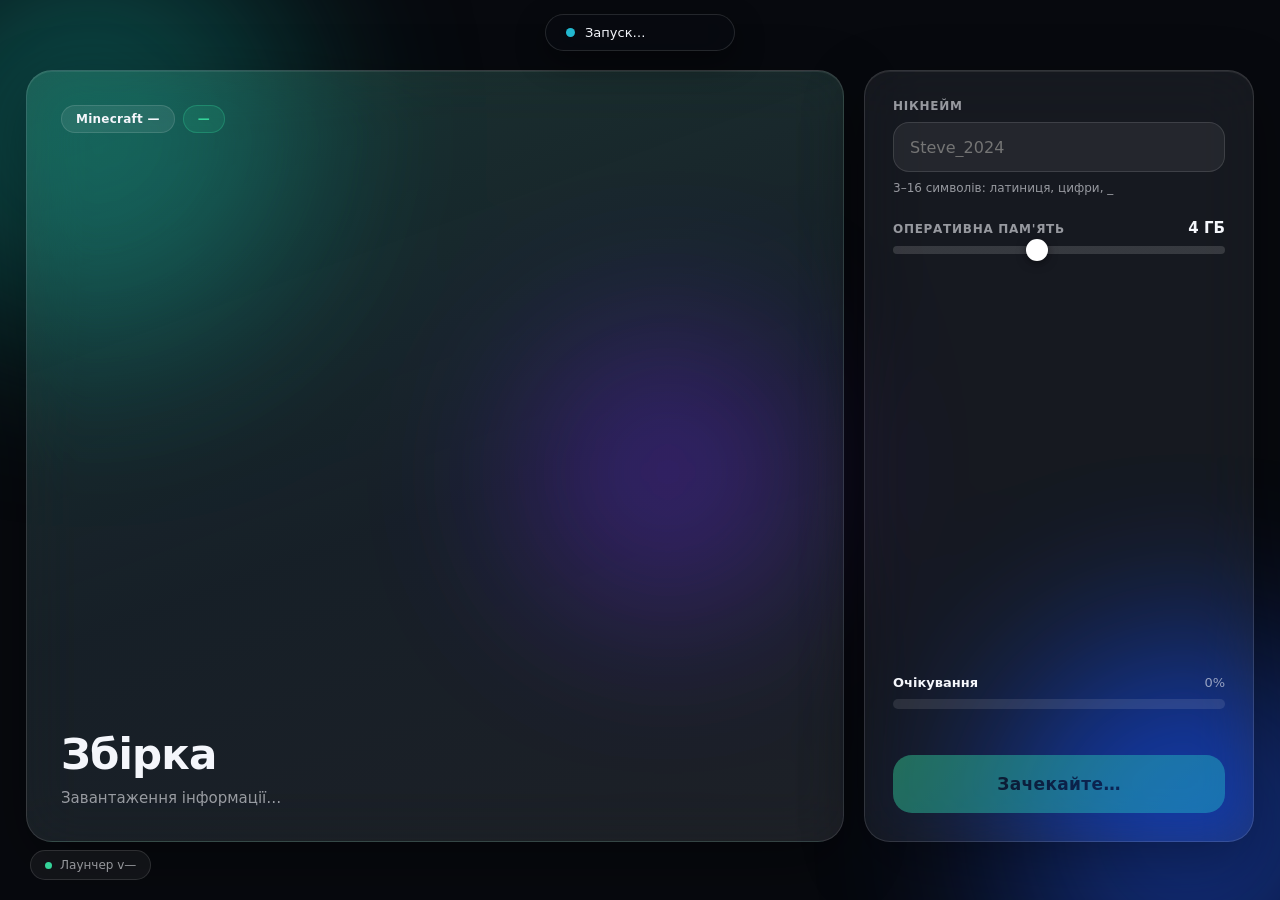
==== commit dde1906e: "Files added" ====
--- a/ui/index.html
+++ b/ui/index.html
@@ -7,326 +7,62 @@
 <link rel="stylesheet" href="style.css">
 </head>
 <body>
-<div class="bg" aria-hidden="true">
+<div class="bg">
   <span class="orb orb-a"></span>
   <span class="orb orb-b"></span>
   <span class="orb orb-c"></span>
 </div>
 
-<!-- Завантаження -->
-<div class="boot" id="boot">
-  <span class="spinner"></span>
-  <span id="bootText" data-i18n="boot.loading">Завантаження…</span>
+<div class="island is-busy" id="island">
+  <span class="island-dot"></span>
+  <span class="island-text" id="statusText">Запуск…</span>
 </div>
 
-<!-- Перший вхід: код проєкту + нік -->
-<section class="onboarding" id="onboarding" hidden>
-  <div class="ob-card glass">
-    <div class="ob-top">
-      <span class="brand brand-lg">
-        <svg viewBox="0 0 24 24" aria-hidden="true"><path d="M12 2 3 7v10l9 5 9-5V7z"/><path d="m3 7 9 5 9-5M12 12v10"/></svg>
-      </span>
-      <div class="seg seg-sm" id="obLang" role="radiogroup" aria-label="Language">
-        <button type="button" data-lang="uk" role="radio">UKR</button>
-        <button type="button" data-lang="en" role="radio">ENG</button>
+<main class="layout">
+  <section class="hero glass">
+    <div class="hero-badges">
+      <span class="badge" id="mcBadge">Minecraft —</span>
+      <span class="badge badge-accent" id="loaderBadge">—</span>
+    </div>
+    <h1 id="packName">Збірка</h1>
+    <p class="hero-sub" id="packVersion">Завантаження інформації…</p>
+  </section>
+
+  <section class="panel glass">
+    <div class="field">
+      <label for="nickname">Нікнейм</label>
+      <input id="nickname" type="text" maxlength="16" autocomplete="off" spellcheck="false" placeholder="Steve_2024">
+      <span class="hint" id="nickHint">3–16 символів: латиниця, цифри, _</span>
+    </div>
+
+    <div class="field">
+      <div class="field-row">
+        <label for="ram">Оперативна пам'ять</label>
+        <span class="ram-value" id="ramValue">4 ГБ</span>
       </div>
+      <input id="ram" type="range" min="1024" max="8192" step="256" value="4096">
+      <span class="hint" id="ramHint">&nbsp;</span>
     </div>
-    <h1 data-i18n="ob.title">Ласкаво просимо!</h1>
-    <p class="ob-sub" id="obSub" data-i18n="ob.sub">Щоб почати, обери проєкт зі списку та вкажи свій ігровий нік.</p>
 
-    <form id="obForm" novalidate autocomplete="off">
-      <div class="field">
-        <label data-i18n="ob.pick">Проєкти</label>
-        <div class="project-list" id="obProjects" role="radiogroup"></div>
+    <div class="progress">
+      <div class="progress-row">
+        <span class="progress-stage" id="progressStage">Очікування</span>
+        <span class="progress-percent" id="progressPercent">0%</span>
       </div>
-      <div class="field">
-        <label for="obCode" data-i18n="ob.code">Або введи код проєкту</label>
-        <input id="obCode" type="text" spellcheck="false" maxlength="120" data-i18n-ph="ob.codePh" placeholder="Наприклад: FNAF-2026">
-        <span class="hint" data-i18n="ob.codeHint">Лише для прихованих проєктів — код дає адміністратор.</span>
-      </div>
-      <div class="field" id="obNickField">
-        <label for="obNick" data-i18n="ob.nick">Твій ігровий нік</label>
-        <input id="obNick" type="text" spellcheck="false" maxlength="16" data-i18n-ph="ob.nickPh" placeholder="Наприклад: Kozak_2009">
-        <span class="hint" id="obNickHint" data-i18n="ob.nickHint">Під цим ім'ям тебе бачитимуть у грі. 3–16 символів: латиниця, цифри, _</span>
-      </div>
-      <div class="form-error" id="obError" role="alert" hidden></div>
-      <button class="btn btn-primary btn-lg" id="obSubmit" type="submit">
-        <span class="btn-spin" aria-hidden="true"></span>
-        <span class="btn-text" data-i18n="ob.submit">Підключитися</span>
-      </button>
-    </form>
-  </div>
-</section>
+      <div class="progress-track"><div class="progress-fill" id="progressFill"></div></div>
+      <span class="progress-file" id="progressFile">&nbsp;</span>
+    </div>
 
-<!-- Основний інтерфейс -->
-<div class="app" id="app" hidden>
-  <aside class="sidebar">
-    <button class="brand" id="brand" type="button" data-goto="project" data-i18n-title="nav.project" title="Проєкт">
-      <span id="brandLetter">M</span>
+    <button class="play" id="play" disabled>
+      <span id="playLabel">Зачекайте…</span>
     </button>
-    <nav class="nav" id="nav" aria-label="Меню">
-      <span class="nav-ind" id="navInd" aria-hidden="true"></span>
-      <button class="nav-item" type="button" data-tab="home">
-        <svg viewBox="0 0 24 24" aria-hidden="true"><rect x="3" y="3" width="7" height="7" rx="1.5"/><rect x="14" y="3" width="7" height="7" rx="1.5"/><rect x="3" y="14" width="7" height="7" rx="1.5"/><rect x="14" y="14" width="7" height="7" rx="1.5"/></svg>
-        <span data-i18n="nav.home">Збірки</span>
-      </button>
-      <button class="nav-item" type="button" data-tab="profiles">
-        <svg viewBox="0 0 24 24" aria-hidden="true"><circle cx="12" cy="8" r="4"/><path d="M4 21c0-4.4 3.6-7 8-7s8 2.6 8 7"/></svg>
-        <span data-i18n="nav.profiles">Профілі</span>
-      </button>
-      <button class="nav-item" type="button" data-tab="project">
-        <svg viewBox="0 0 24 24" aria-hidden="true"><path d="M10 13a5 5 0 0 0 7.5.5l3-3a5 5 0 0 0-7-7l-1.7 1.7"/><path d="M14 11a5 5 0 0 0-7.5-.5l-3 3a5 5 0 0 0 7 7l1.7-1.7"/></svg>
-        <span data-i18n="nav.project">Проєкт</span>
-      </button>
-      <span class="nav-spacer"></span>
-      <button class="nav-item" type="button" data-tab="settings">
-        <svg viewBox="0 0 24 24" aria-hidden="true"><circle cx="12" cy="12" r="3"/><path d="M19.4 15a1.7 1.7 0 0 0 .3 1.8l.1.1a2 2 0 1 1-2.8 2.8l-.1-.1a1.7 1.7 0 0 0-1.8-.3 1.7 1.7 0 0 0-1 1.5V21a2 2 0 1 1-4 0v-.1a1.7 1.7 0 0 0-1.1-1.5 1.7 1.7 0 0 0-1.8.3l-.1.1a2 2 0 1 1-2.8-2.8l.1-.1a1.7 1.7 0 0 0 .3-1.8 1.7 1.7 0 0 0-1.5-1H3a2 2 0 1 1 0-4h.1a1.7 1.7 0 0 0 1.5-1.1 1.7 1.7 0 0 0-.3-1.8l-.1-.1a2 2 0 1 1 2.8-2.8l.1.1a1.7 1.7 0 0 0 1.8.3H9a1.7 1.7 0 0 0 1-1.5V3a2 2 0 1 1 4 0v.1a1.7 1.7 0 0 0 1 1.5 1.7 1.7 0 0 0 1.8-.3l.1-.1a2 2 0 1 1 2.8 2.8l-.1.1a1.7 1.7 0 0 0-.3 1.8V9a1.7 1.7 0 0 0 1.5 1H21a2 2 0 1 1 0 4h-.1a1.7 1.7 0 0 0-1.5 1z"/></svg>
-        <span data-i18n="nav.settings">Налаштування</span>
-      </button>
-    </nav>
-  </aside>
+  </section>
+</main>
 
-  <main class="main">
-    <header class="topbar">
-      <button class="top-project" type="button" data-goto="project">
-        <span class="live-dot" id="topDot"></span>
-        <span class="top-project-name" id="topProject">—</span>
-      </button>
-      <div class="island is-busy" id="island" role="status" aria-live="polite">
-        <span class="island-dot"></span>
-        <span class="island-text" id="statusText">…</span>
-      </div>
-      <button class="top-profile" type="button" data-goto="profiles" data-i18n-title="top.changeProfile" title="Змінити профіль">
-        <canvas class="head" id="topHead" width="32" height="32"></canvas>
-        <span class="top-profile-text">
-          <b id="topNick">—</b>
-          <small data-i18n="top.changeProfile">Змінити профіль</small>
-        </span>
-      </button>
-    </header>
-
-    <div class="views">
-      <!-- ЗБІРКИ -->
-      <section class="view view-home" data-view="home">
-        <div class="hero" id="hero">
-          <div class="hero-bg" id="heroBg"></div>
-          <div class="hero-body">
-            <div class="badges">
-              <span class="badge" id="badgeMc" hidden></span>
-              <span class="badge badge-accent" id="badgeLoader" hidden></span>
-              <span class="badge badge-server" id="badgeServer" hidden><i></i><span id="serverText"></span></span>
-            </div>
-            <h1 id="instName">—</h1>
-            <p class="hero-desc" id="instDesc"></p>
-            <p class="hero-meta" id="instMeta"></p>
-
-            <div class="actions">
-              <button class="play" id="play" type="button" disabled>
-                <span class="play-label" id="playLabel">…</span>
-                <span class="play-sub" id="playSub"></span>
-              </button>
-              <button class="icon-btn" id="repairBtn" type="button" data-i18n-title="home.repairTitle" title="Перевірити й виправити файли збірки">
-                <svg viewBox="0 0 24 24" aria-hidden="true"><path d="M14.7 6.3a1 1 0 0 0 0 1.4l1.6 1.6a1 1 0 0 0 1.4 0l3.8-3.8a6 6 0 0 1-7.9 7.9l-6.9 6.9a2.1 2.1 0 0 1-3-3l6.9-6.9a6 6 0 0 1 7.9-7.9z"/></svg>
-                <span data-i18n="home.repair">Ремонт</span>
-              </button>
-              <button class="icon-btn" id="folderBtn" type="button" data-i18n-title="home.folderTitle" title="Відкрити папку збірки (скріншоти, ресурспаки)">
-                <svg viewBox="0 0 24 24" aria-hidden="true"><path d="M3 7a2 2 0 0 1 2-2h4l2 2h8a2 2 0 0 1 2 2v8a2 2 0 0 1-2 2H5a2 2 0 0 1-2-2z"/></svg>
-                <span data-i18n="home.folder">Папка</span>
-              </button>
-            </div>
-
-            <div class="progress" id="progress" hidden>
-              <div class="progress-row">
-                <span class="progress-stage" id="progressStage"></span>
-                <span class="progress-percent" id="progressPercent">0%</span>
-              </div>
-              <div class="progress-track"><div class="progress-fill" id="progressFill"></div></div>
-              <span class="progress-file" id="progressFile">&nbsp;</span>
-            </div>
-
-            <p class="nick-note" id="nickNote"></p>
-          </div>
-        </div>
-
-        <aside class="inst-panel">
-          <div class="panel-head">
-            <h2 data-i18n="home.listTitle">Збірки проєкту</h2>
-            <span class="count" id="instCount">0</span>
-          </div>
-          <div class="inst-list" id="instList" role="listbox" aria-label="Збірки"></div>
-        </aside>
-      </section>
-
-      <!-- ПРОФІЛІ -->
-      <section class="view view-profiles" data-view="profiles">
-        <div class="view-head">
-          <h2 data-i18n="profiles.title">Профілі</h2>
-          <p data-i18n="profiles.sub">Нікнейми, під якими ти заходиш у гру. Кнопка «Грати» використовує активний профіль.</p>
-        </div>
-        <div class="profiles-grid">
-          <div class="skin-stage glass">
-            <canvas id="skinBody" width="128" height="256" aria-hidden="true"></canvas>
-            <b class="stage-nick" id="stageNick">—</b>
-            <div class="stage-actions">
-              <button class="btn btn-primary" id="skinUpload" type="button" data-i18n="profiles.upload">Завантажити скін</button>
-              <button class="btn btn-ghost" id="skinReset" type="button" data-i18n="profiles.reset">Стандартний</button>
-            </div>
-            <p class="hint center" data-i18n="profiles.skinFormat">Файл .png 64×64 — такий, як на сайтах зі скінами.</p>
-            <p class="note" data-i18n-html="profiles.skinNote">Скін бачиш <b>лише ти</b> (якщо в збірці є мод CustomSkinLoader). Щоб його бачили інші гравці, сервер має підтримувати скіни — уточни в адміністратора.</p>
-          </div>
-
-          <div class="profile-col">
-            <form class="add-row glass" id="addProfileForm" novalidate autocomplete="off">
-              <input id="newNick" type="text" maxlength="16" spellcheck="false" data-i18n-ph="profiles.newPh" placeholder="Новий нікнейм">
-              <button class="btn btn-primary" type="submit" data-i18n="profiles.add">Додати</button>
-            </form>
-            <span class="hint" id="newNickHint" data-i18n="profiles.nickRule">3–16 символів: латиниця, цифри, _</span>
-            <div class="profile-list" id="profileList"></div>
-          </div>
-        </div>
-        <input type="file" id="skinFile" accept=".png,image/png" hidden>
-      </section>
-
-      <!-- ПРОЄКТ -->
-      <section class="view view-project" data-view="project">
-        <div class="view-head">
-          <h2 data-i18n="project.title">Проєкт</h2>
-          <p data-i18n="project.sub">Проєкт — це сервер чи спільнота, до якої прив'язаний лаунчер. Від нього залежить список збірок.</p>
-        </div>
-        <div class="cards">
-          <div class="card glass project-card">
-            <span class="brand brand-lg" id="projBrand">M</span>
-            <div class="project-info">
-              <h3 id="projName">—</h3>
-              <p class="muted"><span data-i18n="project.code">Код:</span> <b class="mono" id="projCode">—</b> · <span id="projCount"></span></p>
-              <p class="muted" id="projState"></p>
-            </div>
-            <button class="btn btn-ghost" id="projRefresh" type="button" data-i18n="project.refresh">Оновити список</button>
-          </div>
-
-          <div class="card glass">
-            <h3 data-i18n="project.switchTitle">Підключити інший проєкт</h3>
-            <form class="add-row" id="switchForm" novalidate autocomplete="off">
-              <input id="switchCode" type="text" spellcheck="false" maxlength="120" data-i18n-ph="ob.codePh" placeholder="Наприклад: FNAF-2026">
-              <button class="btn btn-primary" id="switchSubmit" type="submit">
-                <span class="btn-spin" aria-hidden="true"></span>
-                <span class="btn-text" data-i18n="project.connect">Підключити</span>
-              </button>
-            </form>
-            <div class="form-error" id="switchError" role="alert" hidden></div>
-            <p class="hint" data-i18n="project.switchHint">Встановлені збірки залишаться на диску. Видалити їх можна в Налаштуваннях.</p>
-          </div>
-
-          <div class="card glass card-danger">
-            <div>
-              <h3 data-i18n="project.leaveTitle">Вийти з проєкту</h3>
-              <p class="muted" data-i18n="project.leaveSub">Лаунчер забуде код і попросить ввести новий. Профілі й збірки залишаться.</p>
-            </div>
-            <button class="btn btn-danger" id="leaveBtn" type="button" data-i18n="project.leave">Вийти з проєкту</button>
-          </div>
-        </div>
-      </section>
-
-      <!-- НАЛАШТУВАННЯ -->
-      <section class="view view-settings" data-view="settings">
-        <div class="view-head">
-          <h2 data-i18n="settings.title">Налаштування</h2>
-        </div>
-        <div class="cards">
-          <div class="card glass">
-            <div class="row-between">
-              <h3 data-i18n="settings.ram">Оперативна пам'ять для гри</h3>
-              <span class="ram-value" id="ramValue">4 ГБ</span>
-            </div>
-            <input id="ram" type="range" min="1024" max="8192" step="256" value="4096" aria-labelledby="ramValue">
-            <div class="ram-scale"><span id="ramMin">1 ГБ</span><span id="ramMax">8 ГБ</span></div>
-            <p class="hint" id="ramHint"></p>
-            <p class="hint warn" id="ramWarn" hidden></p>
-            <button class="btn btn-ghost btn-sm" id="ramRecommended" type="button" data-i18n="settings.ramUseRec">Поставити рекомендоване</button>
-          </div>
-
-          <div class="card glass">
-            <h3 data-i18n="settings.graphics">Пресет графіки</h3>
-            <div class="seg" id="presetSeg" role="radiogroup">
-              <button type="button" data-preset="low" data-i18n="preset.low">Низька</button>
-              <button type="button" data-preset="medium" data-i18n="preset.medium">Середня</button>
-              <button type="button" data-preset="high" data-i18n="preset.high">Висока</button>
-              <button type="button" data-preset="ultra" data-i18n="preset.ultra">Ультра</button>
-            </div>
-            <p class="hint" data-i18n="settings.presetHint">Застосовується автоматично один раз — під час встановлення збірки. Гучність, клавіші й чутливість миші лаунчер не змінює.</p>
-            <button class="btn btn-ghost btn-sm" id="applyPreset" type="button"></button>
-          </div>
-
-          <div class="card glass">
-            <h3 data-i18n="settings.lang">Мова</h3>
-            <div class="setting-row">
-              <span data-i18n="settings.uiLang">Мова лаунчера</span>
-              <div class="seg seg-sm" id="uiLangSeg" role="radiogroup">
-                <button type="button" data-lang="uk">UKR</button>
-                <button type="button" data-lang="en">ENG</button>
-              </div>
-            </div>
-            <div class="setting-row">
-              <label for="gameLang" data-i18n="settings.gameLang">Мова Minecraft</label>
-              <select id="gameLang">
-                <option value="uk_ua">Українська</option>
-                <option value="en_us">English (US)</option>
-                <option value="en_gb">English (UK)</option>
-                <option value="pl_pl">Polski</option>
-                <option value="de_de">Deutsch</option>
-                <option value="fr_fr">Français</option>
-                <option value="es_es">Español</option>
-                <option value="cs_cz">Čeština</option>
-                <option value="be_by">Беларуская</option>
-                <option value="ru_ru">Русский</option>
-              </select>
-            </div>
-            <p class="hint" data-i18n="settings.gameLangHint">Змінюється у всіх встановлених збірках. У грі мову теж можна змінити будь-коли.</p>
-          </div>
-
-          <div class="card glass">
-            <h3 data-i18n="settings.folder">Папка лаунчера та збірок</h3>
-            <p class="path mono" id="dataDir">—</p>
-            <div class="btn-row">
-              <button class="btn btn-ghost btn-sm" id="changeDir" type="button" data-i18n="settings.change">Змінити…</button>
-              <button class="btn btn-ghost btn-sm" id="openDir" type="button" data-i18n="settings.open">Відкрити</button>
-              <button class="btn btn-ghost btn-sm" id="resetDir" type="button" data-i18n="settings.resetDir" hidden>Повернути стандартну</button>
-            </div>
-            <p class="hint" data-i18n="settings.folderHint">Знадобиться, якщо на диску C: мало місця. Java, бібліотеки й ресурси гри спільні для всіх збірок і не дублюються.</p>
-          </div>
-
-          <div class="card glass">
-            <div class="row-between">
-              <h3 data-i18n="settings.installed">Встановлені збірки</h3>
-              <span class="muted" id="installedTotal"></span>
-            </div>
-            <div class="disk-list" id="diskList"></div>
-            <button class="btn btn-danger btn-sm" id="deleteAll" type="button" data-i18n="settings.deleteAll">Видалити всі збірки</button>
-          </div>
-
-          <p class="about muted" id="aboutText"></p>
-        </div>
-      </section>
-    </div>
-  </main>
-</div>
-
-<!-- Спливаюче меню картки збірки -->
-<div class="menu glass" id="instMenu" role="menu" hidden>
-  <button type="button" role="menuitem" data-act="folder" data-i18n="menu.folder">Відкрити папку</button>
-  <button type="button" role="menuitem" data-act="repair" data-i18n="menu.repair">Перевірити файли</button>
-  <button type="button" role="menuitem" data-act="delete" class="danger" data-i18n="menu.delete">Видалити збірку…</button>
-</div>
-
-<!-- Модальне вікно -->
-<div class="modal" id="modal" hidden>
-  <div class="modal-card glass" role="dialog" aria-modal="true" aria-labelledby="modalTitle">
-    <span class="modal-icon" id="modalIcon"></span>
-    <h3 id="modalTitle"></h3>
-    <div class="modal-text" id="modalText"></div>
-    <div class="modal-actions" id="modalActions"></div>
-  </div>
-</div>
+<footer class="version">
+  <span class="version-dot"></span>
+  <span id="launcherVersion">Лаунчер v—</span>
+</footer>
 
 <script src="app.js"></script>
 </body>
--- a/ui/style.css
+++ b/ui/style.css
@@ -1,32 +1,18 @@
-@property --kat {
-  syntax: "<angle>";
-  inherits: true;
-  initial-value: 0deg;
-}
-
 :root {
   --bg: #07090e;
   --text: #f4f6fb;
-  --muted: rgba(244, 246, 251, 0.6);
-  --faint: rgba(244, 246, 251, 0.38);
-  --glass: rgba(255, 255, 255, 0.06);
-  --glass-2: rgba(255, 255, 255, 0.1);
+  --muted: rgba(244, 246, 251, 0.58);
+  --glass: rgba(255, 255, 255, 0.065);
+  --glass-hover: rgba(255, 255, 255, 0.1);
   --stroke: rgba(255, 255, 255, 0.12);
-  --stroke-2: rgba(255, 255, 255, 0.2);
   --accent: #34d399;
   --accent-2: #22b8cf;
-  --accent-ink: #04130d;
   --danger: #ff6b6b;
   --warn: #fbbf24;
-  --radius: 22px;
-  --spring: cubic-bezier(0.32, 0.72, 0, 1);
-  --bounce: cubic-bezier(0.34, 1.56, 0.64, 1);
-  --side: 92px;
-}
-
-*,
-*::before,
-*::after {
+  --radius: 26px;
+}
+
+* {
   box-sizing: border-box;
   margin: 0;
   padding: 0;
@@ -40,108 +26,56 @@
 
 body {
   font-family: "Segoe UI Variable Text", "Segoe UI", system-ui, sans-serif;
-  font-size: 14px;
-  line-height: 1.5;
   background: var(--bg);
   color: var(--text);
   user-select: none;
   -webkit-font-smoothing: antialiased;
 }
 
-input,
-select,
-.selectable {
+input {
   user-select: text;
 }
-
-button {
-  font: inherit;
-  color: inherit;
-  background: none;
-  border: 0;
-  cursor: pointer;
-}
-
-button:disabled {
-  cursor: not-allowed;
-}
-
-[hidden] {
-  display: none !important;
-}
-
-svg {
-  width: 20px;
-  height: 20px;
-  fill: none;
-  stroke: currentColor;
-  stroke-width: 1.8;
-  stroke-linecap: round;
-  stroke-linejoin: round;
-  flex: none;
-}
-
-:focus-visible {
-  outline: 2px solid var(--accent-2);
-  outline-offset: 2px;
-}
-
-.mono {
-  font-family: "Cascadia Mono", Consolas, monospace;
-  font-size: 0.95em;
-}
-
-.muted {
-  color: var(--muted);
-}
-
-/* ───────── фон ───────── */
 
 .bg {
   position: fixed;
   inset: 0;
+  overflow: hidden;
   z-index: 0;
-  overflow: hidden;
-  pointer-events: none;
-  contain: strict;
-  background: radial-gradient(120% 90% at 30% 0%, #0b1620 0%, var(--bg) 62%);
 }
 
 .orb {
   position: absolute;
   border-radius: 50%;
-  will-change: transform;
-  animation: drift 22s ease-in-out infinite alternate;
+  filter: blur(90px);
+  opacity: 0.55;
+  animation: drift 18s ease-in-out infinite alternate;
 }
 
 .orb-a {
-  width: 60vmax;
-  height: 60vmax;
-  left: -20vmax;
-  top: -24vmax;
-  background: radial-gradient(circle, rgba(15, 118, 110, 0.55), transparent 65%);
+  width: 420px;
+  height: 420px;
+  left: -120px;
+  top: -80px;
+  background: #0f766e;
 }
 
 .orb-b {
-  width: 52vmax;
-  height: 52vmax;
-  right: -18vmax;
-  bottom: -22vmax;
-  background: radial-gradient(circle, rgba(29, 78, 216, 0.42), transparent 65%);
-  animation-delay: -8s;
+  width: 380px;
+  height: 380px;
+  right: -100px;
+  bottom: -120px;
+  background: #1d4ed8;
+  animation-delay: -6s;
 }
 
 .orb-c {
-  width: 36vmax;
-  height: 36vmax;
-  left: 40%;
-  top: 30%;
-  background: radial-gradient(circle, rgba(109, 40, 217, 0.26), transparent 65%);
-  animation-delay: -14s;
-}
-
-body.calm .orb {
-  animation-play-state: paused;
+  width: 260px;
+  height: 260px;
+  left: 42%;
+  top: 38%;
+  background: #6d28d9;
+  opacity: 0.35;
+  animation-delay: -11s;
 }
 
 @keyframes drift {
@@ -149,144 +83,173 @@
     transform: translate3d(0, 0, 0) scale(1);
   }
   to {
-    transform: translate3d(6vw, 5vh, 0) scale(1.12);
+    transform: translate3d(50px, 36px, 0) scale(1.15);
   }
 }
 
 .glass {
-  background: linear-gradient(135deg, rgba(255, 255, 255, 0.1), rgba(255, 255, 255, 0.035));
+  background: var(--glass);
   border: 1px solid var(--stroke);
   border-radius: var(--radius);
-  box-shadow: inset 0 1px 0 rgba(255, 255, 255, 0.14), 0 22px 50px -24px rgba(0, 0, 0, 0.7);
-}
-
-/* ───────── завантаження ───────── */
-
-.boot {
+  backdrop-filter: blur(28px) saturate(160%);
+  -webkit-backdrop-filter: blur(28px) saturate(160%);
+  box-shadow: 0 20px 60px rgba(0, 0, 0, 0.35), inset 0 1px 0 rgba(255, 255, 255, 0.08);
+}
+
+.island {
   position: fixed;
-  inset: 0;
-  z-index: 40;
+  top: 14px;
+  left: 50%;
+  transform: translateX(-50%);
+  z-index: 10;
+  display: flex;
+  align-items: center;
+  gap: 10px;
+  max-width: 560px;
+  min-width: 190px;
+  padding: 10px 20px;
+  border-radius: 999px;
+  background: rgba(8, 10, 16, 0.82);
+  border: 1px solid var(--stroke);
+  backdrop-filter: blur(20px);
+  -webkit-backdrop-filter: blur(20px);
+  box-shadow: 0 10px 30px rgba(0, 0, 0, 0.45);
+  font-size: 13px;
+  font-weight: 500;
+}
+
+.island.pop {
+  animation: pop 0.35s cubic-bezier(0.2, 1.4, 0.4, 1);
+}
+
+@keyframes pop {
+  0% {
+    transform: translateX(-50%) scale(0.94);
+  }
+  100% {
+    transform: translateX(-50%) scale(1);
+  }
+}
+
+.island-dot {
+  flex: none;
+  width: 9px;
+  height: 9px;
+  border-radius: 50%;
+  background: var(--accent-2);
+}
+
+.island-text {
+  overflow: hidden;
+  white-space: nowrap;
+  text-overflow: ellipsis;
+}
+
+.island.is-busy .island-dot {
+  background: var(--accent-2);
+  animation: pulse 1.1s ease-in-out infinite;
+}
+
+.island.is-ok .island-dot {
+  background: var(--accent);
+}
+
+.island.is-warn .island-dot {
+  background: var(--warn);
+}
+
+.island.is-error .island-dot {
+  background: var(--danger);
+}
+
+@keyframes pulse {
+  0%,
+  100% {
+    opacity: 1;
+    transform: scale(1);
+  }
+  50% {
+    opacity: 0.4;
+    transform: scale(0.7);
+  }
+}
+
+.layout {
+  position: relative;
+  z-index: 1;
+  height: 100%;
   display: grid;
-  place-content: center;
-  justify-items: center;
-  gap: 16px;
-  color: var(--muted);
-  transition: opacity 0.4s var(--spring);
-}
-
-.boot.gone {
-  opacity: 0;
-  pointer-events: none;
-}
-
-.spinner,
-.btn-spin {
-  width: 34px;
-  height: 34px;
-  border-radius: 50%;
-  border: 3px solid rgba(255, 255, 255, 0.14);
-  border-top-color: var(--accent);
-  animation: spin 0.8s linear infinite;
-}
-
-@keyframes spin {
-  to {
-    transform: rotate(360deg);
-  }
-}
-
-/* ───────── кнопки й поля ───────── */
-
-.btn {
-  position: relative;
-  display: inline-flex;
-  align-items: center;
-  justify-content: center;
+  grid-template-columns: 1fr 390px;
+  gap: 20px;
+  padding: 70px 26px 58px;
+}
+
+.hero {
+  display: flex;
+  flex-direction: column;
+  justify-content: flex-end;
+  gap: 12px;
+  padding: 34px;
+  background:
+    linear-gradient(160deg, rgba(52, 211, 153, 0.14), rgba(34, 184, 207, 0.04) 55%, rgba(255, 255, 255, 0.03)),
+    var(--glass);
+}
+
+.hero-badges {
+  display: flex;
+  flex-wrap: wrap;
   gap: 8px;
-  height: 42px;
-  padding: 0 18px;
-  border-radius: 14px;
+  margin-bottom: auto;
+}
+
+.badge {
+  padding: 6px 14px;
+  border-radius: 999px;
+  font-size: 12px;
   font-weight: 600;
-  white-space: nowrap;
-  transition: transform 0.4s var(--bounce), background-color 0.3s var(--spring), box-shadow 0.3s var(--spring), opacity 0.2s;
-}
-
-.btn:active:not(:disabled) {
-  transform: scale(0.96);
-}
-
-.btn:disabled {
-  opacity: 0.5;
-}
-
-.btn-sm {
-  height: 36px;
-  padding: 0 14px;
-  border-radius: 12px;
-  font-size: 13px;
-}
-
-.btn-lg {
-  height: 52px;
-  font-size: 16px;
-  border-radius: 16px;
-}
-
-.btn-primary {
-  color: var(--accent-ink);
-  background: linear-gradient(135deg, var(--accent), var(--accent-2));
-  box-shadow: 0 10px 26px -10px rgba(52, 211, 153, 0.7), inset 0 1px 0 rgba(255, 255, 255, 0.35);
-}
-
-.btn-primary:hover:not(:disabled) {
-  box-shadow: 0 14px 32px -10px rgba(52, 211, 153, 0.85), inset 0 1px 0 rgba(255, 255, 255, 0.35);
-}
-
-.btn-ghost {
-  background: rgba(255, 255, 255, 0.06);
-  box-shadow: inset 0 0 0 1px var(--stroke);
-}
-
-.btn-ghost:hover:not(:disabled) {
-  background: rgba(255, 255, 255, 0.1);
-}
-
-.btn-danger {
-  color: #ffd5d5;
-  background: rgba(255, 107, 107, 0.12);
-  box-shadow: inset 0 0 0 1px rgba(255, 107, 107, 0.35);
-}
-
-.btn-danger:hover:not(:disabled) {
-  background: rgba(255, 107, 107, 0.2);
-}
-
-.btn-danger-solid {
-  color: #fff;
-  background: linear-gradient(135deg, #ff7a7a, #e5484d);
-  box-shadow: 0 10px 26px -12px rgba(229, 72, 77, 0.8);
-}
-
-.btn .btn-spin {
-  display: none;
-  width: 18px;
-  height: 18px;
-  border-width: 2px;
-  border-top-color: currentColor;
-}
-
-.btn.loading .btn-spin {
-  display: block;
+  letter-spacing: 0.02em;
+  background: rgba(255, 255, 255, 0.08);
+  border: 1px solid var(--stroke);
+}
+
+.badge-accent {
+  color: var(--accent);
+  background: rgba(52, 211, 153, 0.12);
+  border-color: rgba(52, 211, 153, 0.3);
+}
+
+.hero h1 {
+  font-size: 42px;
+  line-height: 1.08;
+  font-weight: 700;
+  letter-spacing: -0.02em;
+}
+
+.hero-sub {
+  color: var(--muted);
+  font-size: 15px;
+}
+
+.panel {
+  display: flex;
+  flex-direction: column;
+  gap: 22px;
+  padding: 28px;
 }
 
 .field {
   display: flex;
   flex-direction: column;
-  gap: 7px;
-}
-
-label,
-.label {
+  gap: 9px;
+}
+
+.field-row {
+  display: flex;
+  align-items: baseline;
+  justify-content: space-between;
+}
+
+label {
   font-size: 12px;
   font-weight: 600;
   letter-spacing: 0.06em;
@@ -294,47 +257,38 @@
   color: var(--muted);
 }
 
-input[type="text"],
-select {
-  height: 46px;
-  width: 100%;
-  padding: 0 15px;
-  border-radius: 14px;
+.ram-value {
+  font-size: 15px;
+  font-weight: 700;
+}
+
+input[type="text"] {
+  height: 50px;
+  padding: 0 16px;
+  border-radius: 16px;
   border: 1px solid var(--stroke);
   background: rgba(255, 255, 255, 0.06);
   color: var(--text);
-  font: inherit;
-  font-size: 15px;
+  font-size: 16px;
+  font-family: inherit;
   outline: none;
-  transition: border-color 0.2s, box-shadow 0.2s, background-color 0.2s;
-}
-
-select {
-  width: auto;
-  min-width: 190px;
-  height: 38px;
-  font-size: 14px;
-  cursor: pointer;
-}
-
-select option {
-  background: #10141c;
-}
-
-input[type="text"]:focus,
-select:focus {
+  transition: border-color 0.2s, box-shadow 0.2s, background 0.2s;
+}
+
+input[type="text"]:focus {
   border-color: var(--accent);
   background: rgba(255, 255, 255, 0.09);
   box-shadow: 0 0 0 4px rgba(52, 211, 153, 0.16);
 }
 
-input.invalid {
-  border-color: var(--danger) !important;
-  box-shadow: 0 0 0 4px rgba(255, 107, 107, 0.14) !important;
+input[type="text"].invalid {
+  border-color: var(--danger);
+  box-shadow: 0 0 0 4px rgba(255, 107, 107, 0.14);
 }
 
 .hint {
-  font-size: 12.5px;
+  min-height: 16px;
+  font-size: 12px;
   color: var(--muted);
 }
 
@@ -342,847 +296,38 @@
   color: var(--danger);
 }
 
-.hint.warn {
-  color: var(--warn);
-}
-
-.hint.center {
-  text-align: center;
-}
-
-.form-error {
-  padding: 11px 14px;
-  border-radius: 12px;
-  font-size: 13px;
-  color: #ffd5d5;
-  background: rgba(255, 107, 107, 0.12);
-  border: 1px solid rgba(255, 107, 107, 0.3);
-  animation: shake 0.4s var(--spring);
-}
-
-@keyframes shake {
-  25% {
-    transform: translateX(-5px);
-  }
-  60% {
-    transform: translateX(4px);
-  }
-}
-
-.seg {
-  position: relative;
-  display: inline-flex;
-  gap: 2px;
-  padding: 4px;
-  border-radius: 14px;
-  background: rgba(255, 255, 255, 0.06);
-  box-shadow: inset 0 0 0 1px var(--stroke);
-}
-
-.seg button {
-  padding: 7px 14px;
-  border-radius: 10px;
-  color: var(--muted);
-  font-weight: 600;
-  font-size: 13px;
-  transition: color 0.3s var(--spring), background-color 0.3s var(--spring), transform 0.3s var(--bounce);
-}
-
-.seg button:hover {
-  color: var(--text);
-}
-
-.seg button:active {
-  transform: scale(0.95);
-}
-
-.seg button.on {
-  color: var(--accent-ink);
-  background: linear-gradient(135deg, var(--accent), var(--accent-2));
-}
-
-.seg-sm button {
-  padding: 5px 11px;
-  font-size: 12px;
-}
-
-/* ───────── перший вхід ───────── */
-
-.onboarding {
-  position: fixed;
-  inset: 0;
-  z-index: 5;
-  display: grid;
-  place-items: center;
-  padding: 24px;
-}
-
-.ob-card {
-  width: min(460px, 100%);
-  max-height: calc(100vh - 48px);
-  overflow-y: auto;
-  padding: 26px 32px;
-  display: flex;
-  flex-direction: column;
-  gap: 14px;
-  animation: rise 0.6s var(--spring) both;
-}
-
-.ob-top {
-  display: flex;
-  align-items: center;
-  justify-content: space-between;
-  margin-bottom: 4px;
-}
-
-.ob-card h1 {
-  font-size: 28px;
-  line-height: 1.15;
-  letter-spacing: -0.02em;
-}
-
-.ob-sub {
-  color: var(--muted);
-  margin-bottom: 6px;
-}
-
-.project-list {
-  display: flex;
-  flex-direction: column;
-  gap: 8px;
-  max-height: 176px;
-  overflow-y: auto;
-}
-
-.pl-item {
-  display: flex;
-  flex-direction: column;
-  align-items: flex-start;
-  gap: 2px;
+input[type="range"] {
+  -webkit-appearance: none;
+  appearance: none;
   width: 100%;
-  padding: 11px 14px;
-  text-align: left;
-  font: inherit;
-  color: var(--text);
+  height: 8px;
+  border-radius: 999px;
+  outline: none;
   cursor: pointer;
-  background: var(--glass);
-  border: 1px solid var(--stroke);
-  border-radius: 14px;
-  transition: background 0.2s, border-color 0.2s, transform 0.2s var(--spring);
-}
-
-.pl-item span {
-  font-size: 12px;
-  color: var(--muted);
-}
-
-.pl-item span:empty {
-  display: none;
-}
-
-.pl-item:hover {
-  background: var(--glass-2);
-  border-color: var(--stroke-2);
-}
-
-.pl-item:active {
-  transform: scale(0.985);
-}
-
-.pl-item.on {
-  background: rgba(52, 211, 153, 0.12);
-  border-color: var(--accent);
-}
-
-.pl-state {
-  padding: 12px 14px;
-  font-size: 13px;
-  color: var(--muted);
-  border: 1px dashed var(--stroke);
-  border-radius: 14px;
-}
-
-#obForm {
-  display: flex;
-  flex-direction: column;
-  gap: 12px;
-}
-
-@keyframes rise {
-  from {
-    opacity: 0;
-    transform: translate3d(0, 18px, 0) scale(0.98);
-  }
-  to {
-    opacity: 1;
-    transform: none;
-  }
-}
-
-/* ───────── каркас ───────── */
-
-.app {
-  position: relative;
-  z-index: 1;
-  height: 100%;
-  display: grid;
-  grid-template-columns: var(--side) 1fr;
-  animation: fade 0.5s var(--spring) both;
-}
-
-@keyframes fade {
-  from {
-    opacity: 0;
-  }
-}
-
-.sidebar {
-  display: flex;
-  flex-direction: column;
-  align-items: center;
-  gap: 18px;
-  padding: 16px 10px;
-  border-right: 1px solid rgba(255, 255, 255, 0.06);
-  background: linear-gradient(180deg, rgba(8, 11, 17, 0.7), rgba(8, 11, 17, 0.4));
-}
-
-.brand {
-  display: grid;
-  place-items: center;
-  width: 46px;
-  height: 46px;
-  border-radius: 15px;
-  font-size: 20px;
-  font-weight: 800;
-  color: var(--accent-ink);
-  background: linear-gradient(135deg, var(--accent), var(--accent-2));
-  box-shadow: 0 10px 26px -10px rgba(52, 211, 153, 0.7), inset 0 1px 0 rgba(255, 255, 255, 0.4);
-  transition: transform 0.4s var(--bounce);
-}
-
-button.brand:hover {
-  transform: rotate(-6deg) scale(1.04);
-}
-
-.brand svg {
-  width: 26px;
-  height: 26px;
-  stroke-width: 2;
-}
-
-.brand-lg {
-  width: 56px;
-  height: 56px;
-  font-size: 24px;
-  border-radius: 18px;
-}
-
-.nav {
-  position: relative;
-  flex: 1;
-  width: 100%;
-  display: flex;
-  flex-direction: column;
-  gap: 6px;
-}
-
-.nav-spacer {
-  flex: 1;
-}
-
-.nav-ind {
-  position: absolute;
-  left: 0;
-  top: 0;
-  width: 100%;
-  height: 0;
-  border-radius: 16px;
-  background: linear-gradient(135deg, rgba(52, 211, 153, 0.24), rgba(34, 184, 207, 0.14));
-  box-shadow: inset 0 0 0 1px rgba(52, 211, 153, 0.35);
-  transition: transform 0.6s var(--spring), height 0.6s var(--spring);
-  pointer-events: none;
-}
-
-.nav-item {
-  position: relative;
-  z-index: 1;
-  display: flex;
-  flex-direction: column;
-  align-items: center;
-  gap: 5px;
-  width: 100%;
-  padding: 11px 4px 9px;
-  border-radius: 16px;
-  color: var(--muted);
-  font-size: 11.5px;
-  font-weight: 600;
-  line-height: 1.15;
-  text-align: center;
-  transition: color 0.35s var(--spring), transform 0.4s var(--bounce), background-color 0.3s var(--spring);
-}
-
-.nav-item svg {
+  background: linear-gradient(90deg, var(--accent) var(--fill, 0%), rgba(255, 255, 255, 0.14) var(--fill, 0%));
+}
+
+input[type="range"]::-webkit-slider-thumb {
+  -webkit-appearance: none;
+  appearance: none;
   width: 22px;
   height: 22px;
-}
-
-.nav-item.on {
-  color: #fff;
-}
-
-.nav-item.on svg {
-  stroke: var(--accent);
-}
-
-.nav-item:active {
-  transform: scale(0.94);
-}
-
-/* Обвідка, що "біжить" за курсором (як у Ranking) */
-.nav-item::before,
-.icon-btn::before {
-  content: "";
-  position: absolute;
-  inset: 0;
-  padding: 1.5px;
-  border-radius: inherit;
-  opacity: 0;
-  pointer-events: none;
-  background:
-    conic-gradient(from calc(var(--kat) - 70deg), transparent 0deg, #22b8cf 30deg, #34d399 70deg, #a3e635 110deg, transparent 145deg),
-    linear-gradient(rgba(255, 255, 255, 0.12), rgba(255, 255, 255, 0.12));
-  -webkit-mask: linear-gradient(#000 0 0) content-box, linear-gradient(#000 0 0);
-  -webkit-mask-composite: xor;
-  mask: linear-gradient(#000 0 0) content-box exclude, linear-gradient(#000 0 0);
-  transition: opacity 0.4s var(--spring);
-}
-
-@media (hover: hover) {
-  .nav-item:not(.on):hover {
-    color: var(--text);
-    background-color: rgba(255, 255, 255, 0.04);
-  }
-
-  .nav-item:not(.on):hover::before,
-  .icon-btn:not(:disabled):hover::before {
-    opacity: 1;
-  }
-}
-
-.main {
-  min-width: 0;
-  display: grid;
-  grid-template-rows: 64px 1fr;
-}
-
-.topbar {
-  display: grid;
-  grid-template-columns: 1fr auto 1fr;
-  align-items: center;
-  gap: 16px;
-  padding: 0 22px;
-}
-
-.top-project {
-  justify-self: start;
-  display: inline-flex;
-  align-items: center;
+  border-radius: 50%;
+  border: none;
+  background: #ffffff;
+  box-shadow: 0 2px 10px rgba(0, 0, 0, 0.5);
+  transition: transform 0.15s;
+}
+
+input[type="range"]::-webkit-slider-thumb:hover {
+  transform: scale(1.15);
+}
+
+.progress {
+  display: flex;
+  flex-direction: column;
   gap: 9px;
-  max-width: 100%;
-  padding: 7px 14px;
-  border-radius: 999px;
-  font-weight: 600;
-  background: rgba(255, 255, 255, 0.05);
-  box-shadow: inset 0 0 0 1px var(--stroke);
-  transition: background-color 0.3s var(--spring);
-}
-
-.top-project:hover {
-  background: rgba(255, 255, 255, 0.09);
-}
-
-.top-project-name {
-  overflow: hidden;
-  white-space: nowrap;
-  text-overflow: ellipsis;
-}
-
-.live-dot {
-  flex: none;
-  width: 8px;
-  height: 8px;
-  border-radius: 50%;
-  background: var(--accent);
-  box-shadow: 0 0 0 4px rgba(52, 211, 153, 0.16);
-}
-
-.live-dot.off {
-  background: var(--warn);
-  box-shadow: 0 0 0 4px rgba(251, 191, 36, 0.16);
-}
-
-.top-profile {
-  justify-self: end;
-  display: inline-flex;
-  align-items: center;
-  gap: 10px;
-  padding: 5px 14px 5px 5px;
-  border-radius: 14px;
-  text-align: left;
-  background: rgba(255, 255, 255, 0.05);
-  box-shadow: inset 0 0 0 1px var(--stroke);
-  transition: background-color 0.3s var(--spring), transform 0.4s var(--bounce);
-}
-
-.top-profile:hover {
-  background: rgba(255, 255, 255, 0.09);
-}
-
-.top-profile:active {
-  transform: scale(0.97);
-}
-
-.top-profile-text b {
-  display: block;
-  font-size: 14px;
-  line-height: 1.2;
-}
-
-.top-profile-text small {
-  display: block;
-  font-size: 11.5px;
-  color: var(--muted);
-}
-
-.head {
-  width: 32px;
-  height: 32px;
-  border-radius: 9px;
-  image-rendering: pixelated;
-  background: rgba(255, 255, 255, 0.08);
-  flex: none;
-}
-
-/* динамічний острів статусу */
-.island {
-  display: flex;
-  align-items: center;
-  gap: 10px;
-  max-width: 440px;
-  min-width: 170px;
-  padding: 8px 18px;
-  border-radius: 999px;
-  background: rgba(8, 10, 16, 0.85);
-  border: 1px solid var(--stroke);
-  box-shadow: 0 10px 30px rgba(0, 0, 0, 0.4);
-  font-size: 12.5px;
-  font-weight: 500;
-}
-
-.island.pop {
-  animation: pop 0.35s var(--bounce);
-}
-
-@keyframes pop {
-  from {
-    transform: scale(0.94);
-  }
-}
-
-.island-dot {
-  flex: none;
-  width: 8px;
-  height: 8px;
-  border-radius: 50%;
-  background: var(--accent-2);
-}
-
-.island-text {
-  overflow: hidden;
-  white-space: nowrap;
-  text-overflow: ellipsis;
-}
-
-.island.is-busy .island-dot {
-  animation: pulse 1.1s ease-in-out infinite;
-}
-
-.island.is-ok .island-dot {
-  background: var(--accent);
-}
-
-.island.is-warn .island-dot {
-  background: var(--warn);
-}
-
-.island.is-error .island-dot {
-  background: var(--danger);
-}
-
-@keyframes pulse {
-  50% {
-    opacity: 0.4;
-    transform: scale(0.7);
-  }
-}
-
-/* ───────── вкладки ───────── */
-
-.views {
-  position: relative;
-  min-height: 0;
-}
-
-.view {
-  position: absolute;
-  inset: 0;
-  padding: 4px 22px 22px;
-  overflow-y: auto;
-  opacity: 0;
-  visibility: hidden;
-  transform: translate3d(0, 14px, 0);
-  transition: opacity 0.35s var(--spring), transform 0.5s var(--spring), visibility 0s 0.35s;
-  scrollbar-width: thin;
-  scrollbar-color: rgba(255, 255, 255, 0.18) transparent;
-}
-
-.view.on {
-  opacity: 1;
-  visibility: visible;
-  transform: none;
-  transition: opacity 0.35s var(--spring), transform 0.5s var(--spring), visibility 0s;
-}
-
-.view-head {
-  margin: 6px 0 18px;
-}
-
-.view-head h2 {
-  font-size: 26px;
-  letter-spacing: -0.02em;
-}
-
-.view-head p {
-  max-width: 640px;
-  color: var(--muted);
-}
-
-.cards {
-  display: flex;
-  flex-direction: column;
-  gap: 14px;
-  max-width: 760px;
-}
-
-.card {
-  display: flex;
-  flex-direction: column;
-  gap: 12px;
-  padding: 20px 22px;
-}
-
-.card h3 {
-  font-size: 16px;
-}
-
-.row-between {
-  display: flex;
-  align-items: baseline;
-  justify-content: space-between;
-  gap: 12px;
-}
-
-.btn-row {
-  display: flex;
-  flex-wrap: wrap;
-  gap: 8px;
-}
-
-.setting-row {
-  display: flex;
-  align-items: center;
-  justify-content: space-between;
-  gap: 16px;
-}
-
-.setting-row > span,
-.setting-row > label {
-  font-size: 14px;
-  font-weight: 500;
-  text-transform: none;
-  letter-spacing: 0;
-  color: var(--text);
-}
-
-/* ───────── ЗБІРКИ ───────── */
-
-.view-home {
-  display: grid;
-  grid-template-columns: minmax(0, 1fr) 300px;
-  gap: 18px;
-  overflow: hidden;
-}
-
-.hero {
-  position: relative;
-  min-height: 0;
-  border-radius: 26px;
-  overflow: hidden;
-  border: 1px solid var(--stroke);
-  isolation: isolate;
-  background: linear-gradient(150deg, rgba(52, 211, 153, 0.16), rgba(34, 184, 207, 0.05) 50%, rgba(255, 255, 255, 0.02));
-}
-
-.hero::before {
-  content: "";
-  position: absolute;
-  inset: 0 0 0 40%;
-  z-index: -1;
-  pointer-events: none;
-  background:
-    linear-gradient(rgba(255, 255, 255, 0.05) 1px, transparent 1px) 0 0 / 28px 28px,
-    linear-gradient(90deg, rgba(255, 255, 255, 0.05) 1px, transparent 1px) 0 0 / 28px 28px;
-  -webkit-mask: radial-gradient(70% 70% at 80% 20%, #000, transparent 75%);
-  mask: radial-gradient(70% 70% at 80% 20%, #000, transparent 75%);
-}
-
-.hero.has-image::before {
-  display: none;
-}
-
-.hero-bg {
-  position: absolute;
-  inset: 0;
-  z-index: -1;
-  background-size: cover;
-  background-position: center;
-  opacity: 0;
-  transform: scale(1.04);
-  transition: opacity 0.6s var(--spring), transform 1.2s var(--spring);
-}
-
-.hero-bg.ready {
-  opacity: 1;
-  transform: none;
-}
-
-.hero-bg::after {
-  content: "";
-  position: absolute;
-  inset: 0;
-  background: linear-gradient(90deg, rgba(7, 9, 14, 0.94) 0%, rgba(7, 9, 14, 0.72) 48%, rgba(7, 9, 14, 0.35) 100%),
-    linear-gradient(0deg, rgba(7, 9, 14, 0.8), transparent 50%);
-}
-
-.hero-body {
-  height: 100%;
-  display: flex;
-  flex-direction: column;
-  justify-content: flex-end;
-  gap: 12px;
-  padding: 30px 32px 26px;
-  overflow-y: auto;
-}
-
-.hero-body > * {
-  animation: rise 0.55s var(--spring) both;
-}
-
-.hero-body > :nth-child(2) {
-  animation-delay: 0.04s;
-}
-
-.hero-body > :nth-child(3) {
-  animation-delay: 0.08s;
-}
-
-.hero-body > :nth-child(5) {
-  animation-delay: 0.12s;
-}
-
-.badges {
-  display: flex;
-  flex-wrap: wrap;
-  gap: 8px;
-  margin-bottom: auto;
-}
-
-.badge {
-  display: inline-flex;
-  align-items: center;
-  gap: 7px;
-  padding: 5px 12px;
-  border-radius: 999px;
-  font-size: 12px;
-  font-weight: 600;
-  background: rgba(255, 255, 255, 0.08);
-  border: 1px solid var(--stroke);
-}
-
-.badge-accent {
-  color: var(--accent);
-  background: rgba(52, 211, 153, 0.12);
-  border-color: rgba(52, 211, 153, 0.3);
-}
-
-.badge-server i {
-  width: 7px;
-  height: 7px;
-  border-radius: 50%;
-  background: var(--faint);
-}
-
-.badge-server.online i {
-  background: var(--accent);
-  box-shadow: 0 0 0 3px rgba(52, 211, 153, 0.2);
-}
-
-.badge-server.offline i {
-  background: var(--danger);
-}
-
-.hero h1 {
-  font-family: "Segoe UI Variable Display", "Segoe UI", system-ui, sans-serif;
-  font-size: clamp(34px, 4.4vw, 52px);
-  line-height: 1.02;
-  font-weight: 800;
-  letter-spacing: -0.025em;
-  text-wrap: balance;
-}
-
-.hero h1.small {
-  font-size: 30px;
-}
-
-.hero-desc {
-  max-width: 520px;
-  font-size: 15px;
-  color: rgba(244, 246, 251, 0.78);
-}
-
-.hero-meta {
-  font-size: 13px;
-  color: var(--muted);
-}
-
-.actions {
-  display: flex;
-  align-items: stretch;
-  gap: 10px;
-  margin-top: 6px;
-}
-
-.play {
-  position: relative;
-  min-width: 220px;
-  height: 58px;
-  padding: 0 28px;
-  display: inline-flex;
-  flex-direction: column;
-  align-items: center;
-  justify-content: center;
-  border-radius: 18px;
-  overflow: hidden;
-  color: var(--accent-ink);
-  background: linear-gradient(135deg, var(--accent), var(--accent-2));
-  box-shadow: 0 14px 34px -12px rgba(52, 211, 153, 0.75), inset 0 1px 0 rgba(255, 255, 255, 0.4);
-  transition: transform 0.45s var(--bounce), box-shadow 0.3s var(--spring), filter 0.3s var(--spring), opacity 0.3s;
-}
-
-.play-label {
-  font-size: 17px;
-  font-weight: 800;
-  letter-spacing: 0.04em;
-  text-transform: uppercase;
-  line-height: 1.1;
-}
-
-.play-sub {
-  font-size: 12px;
-  font-weight: 600;
-  opacity: 0.75;
-}
-
-.play-sub:empty {
-  display: none;
-}
-
-.play:hover:not(:disabled) {
-  transform: translateY(-2px);
-  filter: brightness(1.06);
-  box-shadow: 0 18px 40px -12px rgba(52, 211, 153, 0.9), inset 0 1px 0 rgba(255, 255, 255, 0.4);
-}
-
-.play:active:not(:disabled) {
-  transform: scale(0.97);
-}
-
-.play.install {
-  background: linear-gradient(135deg, #60a5fa, var(--accent-2));
-  box-shadow: 0 14px 34px -12px rgba(96, 165, 250, 0.75), inset 0 1px 0 rgba(255, 255, 255, 0.4);
-}
-
-.play.busy::after {
-  content: "";
-  position: absolute;
-  inset: 0;
-  background: linear-gradient(100deg, transparent 30%, rgba(255, 255, 255, 0.35) 50%, transparent 70%);
-  transform: translateX(-100%);
-  animation: shimmer 1.6s linear infinite;
-}
-
-.play:disabled {
-  opacity: 0.6;
-  box-shadow: none;
-}
-
-.play.busy:disabled,
-.play.running:disabled {
-  opacity: 0.85;
-}
-
-.play.running {
-  color: var(--text);
-  background: rgba(52, 211, 153, 0.14);
-  box-shadow: inset 0 0 0 1px rgba(52, 211, 153, 0.45);
-}
-
-.icon-btn {
-  position: relative;
-  width: 64px;
-  display: inline-flex;
-  flex-direction: column;
-  align-items: center;
-  justify-content: center;
-  gap: 3px;
-  border-radius: 16px;
-  font-size: 11px;
-  font-weight: 600;
-  color: var(--muted);
-  background: rgba(255, 255, 255, 0.06);
-  box-shadow: inset 0 0 0 1px var(--stroke);
-  transition: color 0.3s var(--spring), background-color 0.3s var(--spring), transform 0.4s var(--bounce), opacity 0.2s;
-}
-
-.icon-btn:hover:not(:disabled) {
-  color: var(--text);
-  background: rgba(255, 255, 255, 0.1);
-}
-
-.icon-btn:active:not(:disabled) {
-  transform: scale(0.94);
-}
-
-.icon-btn:disabled {
-  opacity: 0.35;
-}
-
-.progress {
-  display: flex;
-  flex-direction: column;
-  gap: 7px;
-  max-width: 520px;
-  animation: rise 0.4s var(--spring) both;
+  margin-top: auto;
 }
 
 .progress-row {
@@ -1202,7 +347,7 @@
 }
 
 .progress-track {
-  height: 8px;
+  height: 10px;
   border-radius: 999px;
   overflow: hidden;
   background: rgba(255, 255, 255, 0.1);
@@ -1210,14 +355,12 @@
 
 .progress-fill {
   position: relative;
-  width: 100%;
+  width: 0%;
   height: 100%;
-  border-radius: inherit;
-  overflow: hidden;
+  border-radius: 999px;
   background: linear-gradient(90deg, var(--accent), var(--accent-2));
-  transform: scaleX(0);
-  transform-origin: left center;
-  transition: transform 0.3s var(--spring);
+  transition: width 0.25s ease;
+  overflow: hidden;
 }
 
 .progress-fill::after {
@@ -1236,7 +379,7 @@
 }
 
 .progress-file {
-  min-height: 16px;
+  min-height: 15px;
   font-size: 12px;
   color: var(--muted);
   overflow: hidden;
@@ -1244,654 +387,56 @@
   text-overflow: ellipsis;
 }
 
-.nick-note {
-  font-size: 13px;
-  color: var(--muted);
-}
-
-.nick-note b {
-  color: var(--text);
-}
-
-.link {
-  color: var(--accent);
-  font-weight: 600;
-  text-decoration: underline;
-  text-underline-offset: 3px;
-  text-decoration-color: rgba(52, 211, 153, 0.4);
-}
-
-.link:hover {
-  text-decoration-color: var(--accent);
-}
-
-/* список збірок */
-.inst-panel {
-  min-height: 0;
-  display: flex;
-  flex-direction: column;
-  gap: 12px;
-}
-
-.panel-head {
+.play {
+  height: 58px;
+  border: none;
+  border-radius: 19px;
+  cursor: pointer;
+  font-family: inherit;
+  font-size: 17px;
+  font-weight: 700;
+  letter-spacing: 0.02em;
+  color: #04130d;
+  background: linear-gradient(135deg, var(--accent), var(--accent-2));
+  box-shadow: 0 12px 32px rgba(52, 211, 153, 0.28);
+  transition: transform 0.15s, box-shadow 0.2s, opacity 0.2s, filter 0.2s;
+}
+
+.play:hover:not(:disabled) {
+  transform: translateY(-2px);
+  box-shadow: 0 16px 38px rgba(52, 211, 153, 0.38);
+  filter: brightness(1.06);
+}
+
+.play:active:not(:disabled) {
+  transform: translateY(0) scale(0.99);
+}
+
+.play:disabled {
+  cursor: not-allowed;
+  opacity: 0.45;
+  box-shadow: none;
+}
+
+.version {
+  position: fixed;
+  left: 30px;
+  bottom: 20px;
+  z-index: 2;
   display: flex;
   align-items: center;
-  justify-content: space-between;
-  padding: 2px 4px 0;
-}
-
-.panel-head h2 {
-  font-size: 15px;
-}
-
-.count {
-  min-width: 26px;
-  padding: 2px 8px;
-  border-radius: 999px;
-  text-align: center;
+  gap: 8px;
+  padding: 7px 14px;
+  border-radius: 999px;
   font-size: 12px;
-  font-weight: 700;
-  color: var(--muted);
-  background: rgba(255, 255, 255, 0.08);
-}
-
-.inst-list {
-  flex: 1;
-  min-height: 0;
-  display: flex;
-  flex-direction: column;
-  gap: 8px;
-  padding: 2px;
-  overflow-y: auto;
-  scrollbar-width: thin;
-  scrollbar-color: rgba(255, 255, 255, 0.18) transparent;
-}
-
-.inst-card {
-  position: relative;
-  display: grid;
-  grid-template-columns: 44px 1fr auto;
-  align-items: center;
-  gap: 12px;
-  padding: 11px 10px 11px 11px;
-  border-radius: 18px;
-  cursor: pointer;
-  background: rgba(255, 255, 255, 0.045);
-  box-shadow: inset 0 0 0 1px rgba(255, 255, 255, 0.08);
-  transition: background-color 0.3s var(--spring), box-shadow 0.3s var(--spring), transform 0.4s var(--bounce);
-}
-
-.intro > .inst-card,
-.intro > .profile-row {
-  animation: rise 0.45s var(--spring) both;
-}
-
-.inst-card:hover {
-  background: rgba(255, 255, 255, 0.08);
-}
-
-.inst-card:active {
-  transform: scale(0.98);
-}
-
-.inst-card.on {
-  background: linear-gradient(135deg, rgba(52, 211, 153, 0.16), rgba(34, 184, 207, 0.07));
-  box-shadow: inset 0 0 0 1px rgba(52, 211, 153, 0.45);
-}
-
-.inst-icon {
-  width: 44px;
-  height: 44px;
-  border-radius: 13px;
-  display: grid;
-  place-items: center;
-  font-weight: 800;
-  font-size: 18px;
-  background: linear-gradient(135deg, rgba(255, 255, 255, 0.14), rgba(255, 255, 255, 0.04));
-  background-size: cover;
-  background-position: center;
-}
-
-.inst-info {
-  min-width: 0;
-}
-
-.inst-info b {
-  display: block;
-  overflow: hidden;
-  white-space: nowrap;
-  text-overflow: ellipsis;
-  font-size: 14px;
-}
-
-.inst-info small {
-  display: block;
-  font-size: 12px;
-  color: var(--muted);
-  overflow: hidden;
-  white-space: nowrap;
-  text-overflow: ellipsis;
-}
-
-.inst-side {
-  display: flex;
-  align-items: center;
-  gap: 4px;
-}
-
-.tag {
-  padding: 3px 8px;
-  border-radius: 999px;
-  font-size: 11px;
-  font-weight: 700;
-  white-space: nowrap;
-  color: var(--muted);
-  background: rgba(255, 255, 255, 0.07);
-}
-
-.tag.ok {
-  color: var(--accent);
-  background: rgba(52, 211, 153, 0.12);
-}
-
-.tag.upd {
-  color: var(--warn);
-  background: rgba(251, 191, 36, 0.12);
-}
-
-.tag.run {
-  color: #fff;
-  background: rgba(52, 211, 153, 0.3);
-}
-
-.more {
-  width: 30px;
-  height: 30px;
-  display: grid;
-  place-items: center;
-  border-radius: 10px;
-  color: var(--muted);
-  transition: background-color 0.25s, color 0.25s;
-}
-
-.more:hover {
-  color: var(--text);
-  background: rgba(255, 255, 255, 0.1);
-}
-
-.more svg {
-  width: 18px;
-  height: 18px;
-}
-
-.empty {
-  padding: 22px 14px;
-  border-radius: 18px;
-  text-align: center;
-  color: var(--muted);
-  background: rgba(255, 255, 255, 0.04);
-  border: 1px dashed var(--stroke-2);
-  display: flex;
-  flex-direction: column;
-  gap: 12px;
-  align-items: center;
-}
-
-.skeleton {
-  height: 66px;
-  border-radius: 18px;
-  background: linear-gradient(100deg, rgba(255, 255, 255, 0.04) 30%, rgba(255, 255, 255, 0.09) 50%, rgba(255, 255, 255, 0.04) 70%);
-  background-size: 300% 100%;
-  animation: sk 1.4s linear infinite;
-}
-
-@keyframes sk {
-  from {
-    background-position: 100% 0;
-  }
-  to {
-    background-position: 0 0;
-  }
-}
-
-/* спливаюче меню */
-.menu {
-  position: fixed;
-  z-index: 30;
-  min-width: 200px;
-  padding: 6px;
-  display: flex;
-  flex-direction: column;
-  border-radius: 16px;
-  background: linear-gradient(135deg, rgba(24, 30, 40, 0.98), rgba(14, 18, 26, 0.98));
-  animation: menu-in 0.22s var(--spring) both;
-  transform-origin: top right;
-}
-
-@keyframes menu-in {
-  from {
-    opacity: 0;
-    transform: scale(0.94) translateY(-4px);
-  }
-}
-
-.menu button {
-  padding: 9px 12px;
-  border-radius: 10px;
-  text-align: left;
-  font-size: 13.5px;
-  font-weight: 500;
-  transition: background-color 0.2s;
-}
-
-.menu button:hover,
-.menu button:focus-visible {
-  background: rgba(255, 255, 255, 0.08);
-  outline: none;
-}
-
-.menu button.danger {
-  color: #ff9b9b;
-}
-
-/* ───────── ПРОФІЛІ ───────── */
-
-.profiles-grid {
-  display: grid;
-  grid-template-columns: 280px minmax(0, 1fr);
-  gap: 18px;
-  align-items: start;
-  max-width: 860px;
-}
-
-.skin-stage {
-  display: flex;
-  flex-direction: column;
-  align-items: center;
-  gap: 12px;
-  padding: 22px 18px;
-}
-
-#skinBody {
-  width: 112px;
-  height: 224px;
-  image-rendering: pixelated;
-  filter: drop-shadow(0 14px 18px rgba(0, 0, 0, 0.5));
-  animation: float 5s ease-in-out infinite alternate;
-}
-
-body.calm #skinBody {
-  animation-play-state: paused;
-}
-
-@keyframes float {
-  to {
-    transform: translate3d(0, -6px, 0);
-  }
-}
-
-.stage-nick {
-  font-size: 18px;
-}
-
-.stage-actions {
-  display: flex;
-  flex-wrap: wrap;
-  justify-content: center;
-  gap: 8px;
-}
-
-.stage-actions .btn {
-  height: 38px;
-  padding: 0 14px;
-  font-size: 13px;
-}
-
-.note {
-  padding: 10px 12px;
-  border-radius: 12px;
-  font-size: 12px;
-  color: var(--muted);
-  background: rgba(34, 184, 207, 0.08);
-  border: 1px solid rgba(34, 184, 207, 0.22);
-}
-
-.note b {
-  color: var(--text);
-}
-
-.profile-col {
-  display: flex;
-  flex-direction: column;
-  gap: 8px;
-}
-
-.add-row {
-  display: flex;
-  gap: 8px;
-}
-
-form.add-row.glass {
-  padding: 8px;
-  border-radius: 18px;
-}
-
-.add-row input {
-  flex: 1;
-}
-
-.add-row .btn {
-  height: 46px;
-}
-
-.profile-list {
-  display: flex;
-  flex-direction: column;
-  gap: 8px;
-  margin-top: 8px;
-}
-
-.profile-row {
-  display: grid;
-  grid-template-columns: 40px 1fr auto;
-  align-items: center;
-  gap: 12px;
-  padding: 10px 12px;
-  border-radius: 16px;
-  cursor: pointer;
-  background: rgba(255, 255, 255, 0.045);
-  box-shadow: inset 0 0 0 1px rgba(255, 255, 255, 0.08);
-  transition: background-color 0.3s var(--spring), box-shadow 0.3s var(--spring);
-}
-
-.profile-row:hover {
-  background: rgba(255, 255, 255, 0.08);
-}
-
-.profile-row.on {
-  background: linear-gradient(135deg, rgba(52, 211, 153, 0.14), rgba(34, 184, 207, 0.06));
-  box-shadow: inset 0 0 0 1px rgba(52, 211, 153, 0.4);
-}
-
-.profile-row .head {
-  width: 40px;
-  height: 40px;
-  border-radius: 11px;
-}
-
-.profile-row b {
-  display: block;
-  font-size: 15px;
-}
-
-.profile-row small {
-  font-size: 12px;
-  color: var(--muted);
-}
-
-.row-actions {
-  display: flex;
-  align-items: center;
-  gap: 6px;
-}
-
-.icon-sm {
-  width: 34px;
-  height: 34px;
-  display: grid;
-  place-items: center;
-  border-radius: 10px;
-  color: var(--muted);
-  transition: background-color 0.25s, color 0.25s;
-}
-
-.icon-sm:hover {
-  color: var(--text);
-  background: rgba(255, 255, 255, 0.1);
-}
-
-.icon-sm.danger:hover {
-  color: #ff9b9b;
-  background: rgba(255, 107, 107, 0.14);
-}
-
-.icon-sm svg {
-  width: 18px;
-  height: 18px;
-}
-
-/* ───────── ПРОЄКТ ───────── */
-
-.project-card {
-  flex-direction: row;
-  align-items: center;
-  gap: 18px;
-}
-
-.project-info {
-  flex: 1;
-  min-width: 0;
-}
-
-.project-info h3 {
-  font-size: 20px;
-}
-
-.card-danger {
-  flex-direction: row;
-  align-items: center;
-  justify-content: space-between;
-  gap: 16px;
-  border-color: rgba(255, 107, 107, 0.22);
-}
-
-/* ───────── НАЛАШТУВАННЯ ───────── */
-
-.ram-value {
-  font-size: 18px;
-  font-weight: 800;
-  font-variant-numeric: tabular-nums;
-}
-
-input[type="range"] {
-  -webkit-appearance: none;
-  appearance: none;
-  width: 100%;
-  height: 8px;
-  border-radius: 999px;
-  outline: none;
-  cursor: pointer;
-  background:
-    linear-gradient(90deg, var(--accent) var(--fill, 0%), transparent var(--fill, 0%)),
-    linear-gradient(90deg, rgba(255, 255, 255, 0.14) var(--rec, 100%), rgba(251, 191, 36, 0.3) var(--rec, 100%));
-}
-
-input[type="range"]::-webkit-slider-thumb {
-  -webkit-appearance: none;
-  appearance: none;
-  width: 22px;
-  height: 22px;
+  color: var(--muted);
+  background: rgba(255, 255, 255, 0.05);
+  border: 1px solid var(--stroke);
+}
+
+.version-dot {
+  width: 7px;
+  height: 7px;
   border-radius: 50%;
-  background: #fff;
-  box-shadow: 0 2px 10px rgba(0, 0, 0, 0.5);
-  transition: transform 0.2s var(--bounce);
-}
-
-input[type="range"]::-webkit-slider-thumb:hover {
-  transform: scale(1.15);
-}
-
-input[type="range"]:focus-visible::-webkit-slider-thumb {
-  box-shadow: 0 0 0 4px rgba(34, 184, 207, 0.5);
-}
-
-.ram-scale {
-  display: flex;
-  justify-content: space-between;
-  font-size: 11.5px;
-  color: var(--faint);
-  margin-top: -6px;
-}
-
-.card .btn-sm {
-  align-self: flex-start;
-}
-
-.path {
-  padding: 10px 12px;
-  border-radius: 12px;
-  background: rgba(0, 0, 0, 0.25);
-  border: 1px solid var(--stroke);
-  overflow-wrap: anywhere;
-  user-select: text;
-}
-
-.disk-list {
-  display: flex;
-  flex-direction: column;
-  gap: 6px;
-}
-
-.disk-row {
-  display: grid;
-  grid-template-columns: 1fr auto auto;
-  align-items: center;
-  gap: 12px;
-  padding: 8px 8px 8px 14px;
-  border-radius: 14px;
-  background: rgba(255, 255, 255, 0.045);
-}
-
-.disk-row b {
-  font-size: 14px;
-}
-
-.disk-row small {
-  display: block;
-  font-size: 12px;
-  color: var(--muted);
-}
-
-.about {
-  font-size: 12px;
-  padding: 0 4px;
-}
-
-/* ───────── модальне вікно ───────── */
-
-.modal {
-  position: fixed;
-  inset: 0;
-  z-index: 50;
-  display: grid;
-  place-items: center;
-  padding: 24px;
-  background: rgba(3, 5, 9, 0.6);
-  -webkit-backdrop-filter: blur(6px);
-  backdrop-filter: blur(6px);
-  animation: fade 0.25s var(--spring) both;
-}
-
-.modal.closing {
-  animation: fade-out 0.2s var(--spring) both;
-}
-
-@keyframes fade-out {
-  to {
-    opacity: 0;
-  }
-}
-
-.modal-card {
-  width: min(470px, 100%);
-  max-height: calc(100vh - 48px);
-  overflow-y: auto;
-  padding: 26px;
-  display: flex;
-  flex-direction: column;
-  gap: 12px;
-  background: linear-gradient(135deg, rgba(26, 32, 42, 0.98), rgba(14, 18, 26, 0.98));
-  animation: rise 0.35s var(--spring) both;
-}
-
-.modal-icon {
-  width: 44px;
-  height: 44px;
-  display: grid;
-  place-items: center;
-  border-radius: 14px;
-  color: var(--accent);
-  background: rgba(52, 211, 153, 0.12);
-}
-
-.modal-icon.danger {
-  color: var(--danger);
-  background: rgba(255, 107, 107, 0.14);
-}
-
-.modal-icon.warn {
-  color: var(--warn);
-  background: rgba(251, 191, 36, 0.14);
-}
-
-.modal-icon:empty {
-  display: none;
-}
-
-.modal-card h3 {
-  font-size: 19px;
-  line-height: 1.25;
-}
-
-.modal-text {
-  color: var(--muted);
-  font-size: 14px;
-}
-
-.modal-text p + p {
-  margin-top: 8px;
-}
-
-.modal-text b {
-  color: var(--text);
-}
-
-.modal-text ul {
-  padding-left: 18px;
-}
-
-.modal-actions {
-  display: flex;
-  flex-wrap: wrap;
-  justify-content: flex-end;
-  gap: 8px;
-  margin-top: 8px;
-}
-
-.modal-actions .btn.left {
-  margin-right: auto;
-}
-
-.modal-actions .btn.wide {
-  flex-basis: 100%;
-}
-
-@media (max-width: 1060px) {
-  .view-home {
-    grid-template-columns: minmax(0, 1fr) 260px;
-  }
-
-  .play {
-    min-width: 180px;
-  }
-}
-
-@media (prefers-reduced-motion: reduce) {
-  *,
-  *::before,
-  *::after {
-    animation-duration: 0.01ms !important;
-    animation-iteration-count: 1 !important;
-    transition-duration: 0.01ms !important;
-  }
-}
+  background: var(--accent);
+}
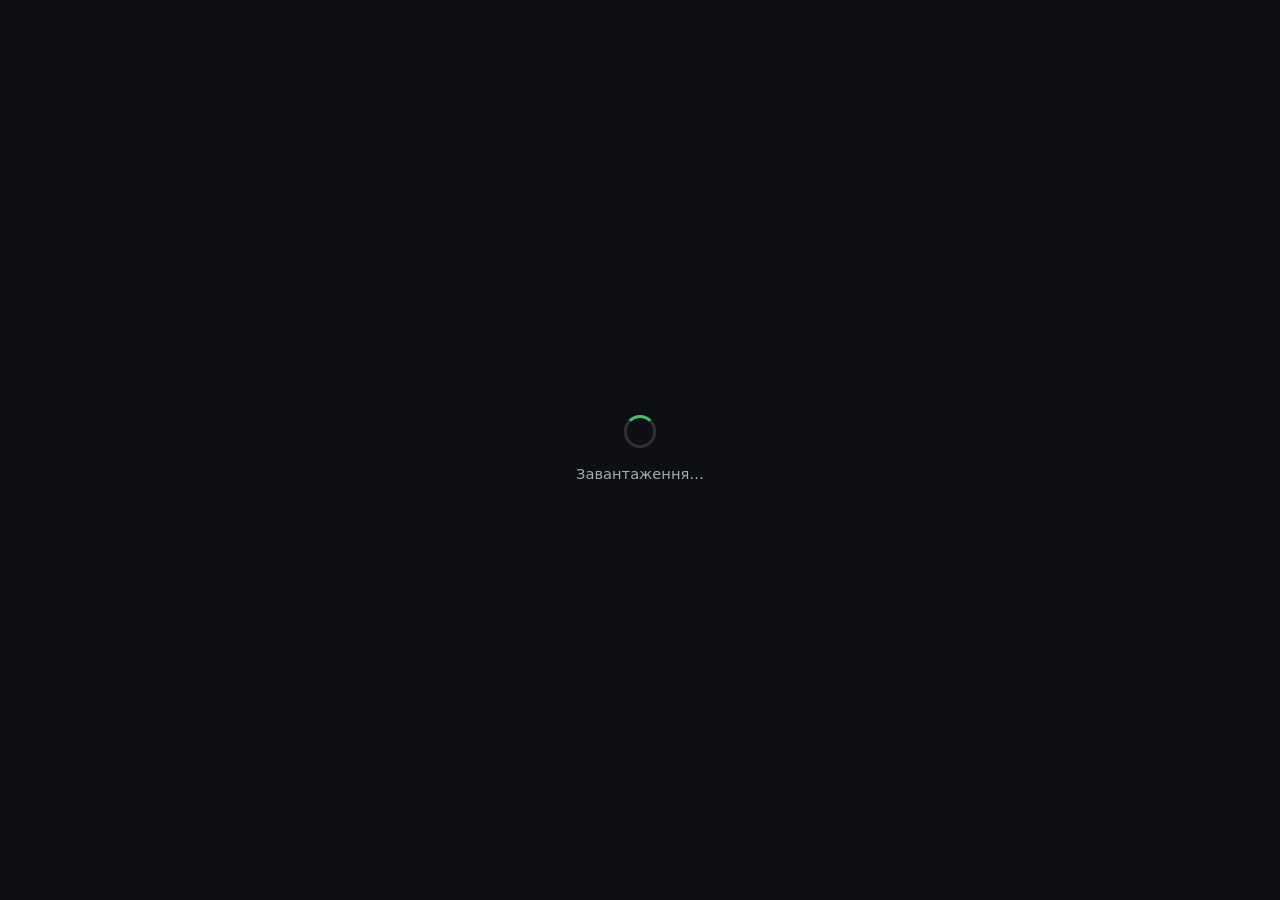
==== commit 16e7515d: "Release v0.3.1: NSIS installer, Defender fixes, hide CurseForge, stop game button" ====
--- a/ui/index.html
+++ b/ui/index.html
@@ -3,66 +3,434 @@
 <head>
 <meta charset="UTF-8">
 <meta name="viewport" content="width=device-width, initial-scale=1.0">
-<title>Minecraft Launcher</title>
+<title>Terrapolis</title>
 <link rel="stylesheet" href="style.css">
 </head>
 <body>
-<div class="bg">
-  <span class="orb orb-a"></span>
-  <span class="orb orb-b"></span>
-  <span class="orb orb-c"></span>
+<div class="bg" aria-hidden="true"></div>
+
+<!-- Завантаження -->
+<div class="boot" id="boot">
+  <span class="spinner"></span>
+  <span id="bootText" data-i18n="boot.loading">Завантаження…</span>
 </div>
 
-<div class="island is-busy" id="island">
-  <span class="island-dot"></span>
-  <span class="island-text" id="statusText">Запуск…</span>
+<!-- Перший вхід: код проєкту + нік -->
+<section class="onboarding" id="onboarding" hidden>
+  <div class="ob-card glass">
+    <div class="ob-top">
+      <span class="brand brand-lg avatar">
+        <svg viewBox="0 0 24 24" aria-hidden="true"><path d="M12 2 3 7v10l9 5 9-5V7z"/><path d="m3 7 9 5 9-5M12 12v10"/></svg>
+      </span>
+      <div class="seg seg-sm" id="obLang" role="radiogroup" aria-label="Language">
+        <button type="button" data-lang="uk" role="radio">UKR</button>
+        <button type="button" data-lang="en" role="radio">ENG</button>
+      </div>
+    </div>
+    <h1 data-i18n="ob.title">Ласкаво просимо!</h1>
+    <p class="ob-sub" id="obSub" data-i18n="ob.sub">Щоб почати, обери проєкт зі списку та вкажи свій ігровий нік.</p>
+
+    <form id="obForm" novalidate autocomplete="off">
+      <div class="field">
+        <label data-i18n="ob.pick">Проєкти</label>
+        <div class="project-list" id="obProjects" role="radiogroup"></div>
+      </div>
+      <div class="field">
+        <label for="obCode" data-i18n="ob.code">Або введи код проєкту</label>
+        <input id="obCode" type="text" spellcheck="false" maxlength="120" data-i18n-ph="ob.codePh" placeholder="Введіть код проєкту">
+        <span class="hint" data-i18n="ob.codeHint">Лише для прихованих проєктів — код дає адміністратор.</span>
+      </div>
+      <div class="field" id="obNickField">
+        <label for="obNick" data-i18n="ob.nick">Твій ігровий нік</label>
+        <input id="obNick" type="text" spellcheck="false" maxlength="16" data-i18n-ph="ob.nickPh" placeholder="Введіть ігровий нікнейм">
+        <span class="hint" id="obNickHint" data-i18n="ob.nickHint">Під цим ім'ям тебе бачитимуть у грі. 3–16 символів: латиниця, цифри, _</span>
+      </div>
+      <div class="form-error" id="obError" role="alert" hidden></div>
+      <button class="btn btn-primary btn-lg" id="obSubmit" type="submit">
+        <span class="btn-spin" aria-hidden="true"></span>
+        <span class="btn-text" data-i18n="ob.submit">Підключитися</span>
+      </button>
+    </form>
+    <p class="legal ob-legal" data-i18n="legal.notice">NOT AN OFFICIAL MINECRAFT PRODUCT. NOT APPROVED BY OR ASSOCIATED WITH MOJANG OR MICROSOFT.</p>
+  </div>
+</section>
+
+<!-- Основний інтерфейс -->
+<div class="app" id="app" hidden>
+  <aside class="sidebar">
+    <button class="brand avatar" id="brand" type="button" data-goto="project" data-i18n-title="nav.project" title="Проєкт">
+      <span id="brandLetter">M</span>
+    </button>
+    <nav class="nav" id="nav" aria-label="Меню">
+      <span class="nav-ind" id="navInd" aria-hidden="true"></span>
+      <button class="nav-item" type="button" data-tab="home">
+        <svg viewBox="0 0 24 24" aria-hidden="true"><rect x="3" y="3" width="7" height="7" rx="1.5"/><rect x="14" y="3" width="7" height="7" rx="1.5"/><rect x="3" y="14" width="7" height="7" rx="1.5"/><rect x="14" y="14" width="7" height="7" rx="1.5"/></svg>
+        <span data-i18n="nav.home">Збірки</span>
+      </button>
+      <button class="nav-item" type="button" data-tab="profiles">
+        <svg viewBox="0 0 24 24" aria-hidden="true"><circle cx="12" cy="8" r="4"/><path d="M4 21c0-4.4 3.6-7 8-7s8 2.6 8 7"/></svg>
+        <span data-i18n="nav.profiles">Профілі</span>
+      </button>
+      <button class="nav-item" type="button" data-tab="project">
+        <svg viewBox="0 0 24 24" aria-hidden="true"><path d="M10 13a5 5 0 0 0 7.5.5l3-3a5 5 0 0 0-7-7l-1.7 1.7"/><path d="M14 11a5 5 0 0 0-7.5-.5l-3 3a5 5 0 0 0 7 7l1.7-1.7"/></svg>
+        <span data-i18n="nav.project">Проєкт</span>
+      </button>
+      <button class="nav-item" type="button" data-tab="changelog">
+        <svg viewBox="0 0 24 24" aria-hidden="true"><path d="M3 12a9 9 0 1 0 3-6.7L3 8"/><path d="M3 3v5h5M12 7v5l4 2"/></svg>
+        <span data-i18n="nav.changelog">Changelog</span>
+      </button>
+      <span class="nav-spacer"></span>
+      <button class="nav-item" type="button" data-tab="settings">
+        <svg viewBox="0 0 24 24" aria-hidden="true"><circle cx="12" cy="12" r="3"/><path d="M19.4 15a1.7 1.7 0 0 0 .3 1.8l.1.1a2 2 0 1 1-2.8 2.8l-.1-.1a1.7 1.7 0 0 0-1.8-.3 1.7 1.7 0 0 0-1 1.5V21a2 2 0 1 1-4 0v-.1a1.7 1.7 0 0 0-1.1-1.5 1.7 1.7 0 0 0-1.8.3l-.1.1a2 2 0 1 1-2.8-2.8l.1-.1a1.7 1.7 0 0 0 .3-1.8 1.7 1.7 0 0 0-1.5-1H3a2 2 0 1 1 0-4h.1a1.7 1.7 0 0 0 1.5-1.1 1.7 1.7 0 0 0-.3-1.8l-.1-.1a2 2 0 1 1 2.8-2.8l.1.1a1.7 1.7 0 0 0 1.8.3H9a1.7 1.7 0 0 0 1-1.5V3a2 2 0 1 1 4 0v.1a1.7 1.7 0 0 0 1 1.5 1.7 1.7 0 0 0 1.8-.3l.1-.1a2 2 0 1 1 2.8 2.8l-.1.1a1.7 1.7 0 0 0-.3 1.8V9a1.7 1.7 0 0 0 1.5 1H21a2 2 0 1 1 0 4h-.1a1.7 1.7 0 0 0-1.5 1z"/></svg>
+        <span data-i18n="nav.settings">Налаштування</span>
+      </button>
+    </nav>
+  </aside>
+
+  <main class="main">
+    <header class="topbar">
+      <button class="top-project" type="button" data-goto="project" data-i18n-title="nav.project" title="Проєкт">
+        <span class="avatar" id="topAvatar">M</span>
+        <span class="top-project-name" id="topProject">—</span>
+        <span class="live-dot" id="topDot"></span>
+      </button>
+      <div class="island is-busy" id="island" role="status" aria-live="polite">
+        <span class="island-dot"></span>
+        <span class="island-text" id="statusText">…</span>
+      </div>
+      <button class="top-profile" type="button" data-goto="profiles" data-i18n-title="top.changeProfile" title="Змінити профіль">
+        <canvas class="head" id="topHead" width="32" height="32"></canvas>
+        <span class="top-profile-text">
+          <b id="topNick">—</b>
+          <small data-i18n="top.changeProfile">Змінити профіль</small>
+        </span>
+      </button>
+    </header>
+
+    <div class="views">
+      <!-- ЗБІРКИ -->
+      <section class="view view-home" data-view="home">
+        <div class="hero" id="hero">
+          <div class="hero-media" id="heroMedia" aria-hidden="true"><div class="hero-bg"></div><div class="hero-bg"></div></div>
+          <span class="hero-mark" id="heroMark" aria-hidden="true" hidden></span>
+          <div class="hero-body">
+            <div class="badges">
+              <span class="badge" id="badgeMc" hidden></span>
+              <span class="badge badge-accent" id="badgeLoader" hidden></span>
+              <span class="badge badge-server" id="badgeServer" hidden><i></i><span id="serverText"></span></span>
+              <span class="badge badge-offline" id="badgeOffline" hidden><i></i><span data-i18n="home.offlineBadge">Офлайн-режим</span></span>
+            </div>
+            <h1 id="instName">—</h1>
+            <p class="hero-desc" id="instDesc"></p>
+            <p class="hero-meta" id="instMeta"></p>
+            <p class="ram-note" id="ramNote" hidden></p>
+
+            <div class="actions">
+              <!-- Головна кнопка. Коли гра запущена, ділиться: [Гра запущена | бар'єр];
+                   після натискання бар'єра: [Закрити гру? ✓ ✕ | бар'єр] -->
+              <div class="play-wrap" id="playWrap">
+                <button class="play" id="play" type="button" disabled>
+                  <span class="play-ico" id="playIco" aria-hidden="true"></span>
+                  <span class="play-text">
+                    <span class="play-label" id="playLabel">…</span>
+                    <span class="play-sub" id="playSub"></span>
+                  </span>
+                </button>
+                <div class="play-confirm" id="playConfirm" role="group" aria-labelledby="playAsk" inert>
+                  <span class="play-ask" id="playAsk" data-i18n="play.stopAsk">Закрити гру?</span>
+                  <button class="play-sq play-yes" id="stopYes" type="button" data-i18n-title="play.stopYes" title="Так, закрити гру">
+                    <svg viewBox="0 0 24 24" aria-hidden="true"><path d="m5 12.5 4.5 4.5L19 7.5"/></svg>
+                  </button>
+                  <button class="play-sq play-no" id="stopNo" type="button" data-i18n-title="play.stopNo" title="Скасувати">
+                    <svg viewBox="0 0 24 24" aria-hidden="true"><path d="M6.5 6.5l11 11M17.5 6.5l-11 11"/></svg>
+                  </button>
+                </div>
+                <button class="play-sq play-stop" id="stopBtn" type="button" data-i18n-title="play.stop" title="Закрити гру" inert>
+                  <svg viewBox="0 0 24 24" aria-hidden="true"><circle cx="12" cy="12" r="9"/><path d="m5.64 5.64 12.72 12.72"/></svg>
+                </button>
+              </div>
+              <button class="icon-btn icon-btn-accent" id="modsBtn" type="button" hidden data-i18n-title="home.modsTitle" title="Знайти, встановити й керувати модами цієї збірки">
+                <svg viewBox="0 0 24 24" aria-hidden="true"><path d="M21 16V8a2 2 0 0 0-1-1.7l-7-4a2 2 0 0 0-2 0l-7 4A2 2 0 0 0 3 8v8a2 2 0 0 0 1 1.7l7 4a2 2 0 0 0 2 0l7-4a2 2 0 0 0 1-1.7z"/><path d="M3.3 7 12 12l8.7-5M12 22V12"/></svg>
+                <span data-i18n="home.mods">Моди</span>
+              </button>
+              <button class="icon-btn" id="repairBtn" type="button" data-i18n-title="home.repairTitle" title="Перевірити та відновити пошкоджені файли збірки">
+                <svg viewBox="0 0 24 24" aria-hidden="true"><path d="M14.7 6.3a1 1 0 0 0 0 1.4l1.6 1.6a1 1 0 0 0 1.4 0l3.8-3.8a6 6 0 0 1-7.9 7.9l-6.9 6.9a2.1 2.1 0 0 1-3-3l6.9-6.9a6 6 0 0 1 7.9-7.9z"/></svg>
+                <span data-i18n="home.repair">Ремонт</span>
+              </button>
+              <button class="icon-btn" id="folderBtn" type="button" data-i18n-title="home.folderTitle" title="Відкрити папку збірки зі скріншотами та світами">
+                <svg viewBox="0 0 24 24" aria-hidden="true"><path d="M3 7a2 2 0 0 1 2-2h4l2 2h8a2 2 0 0 1 2 2v8a2 2 0 0 1-2 2H5a2 2 0 0 1-2-2z"/></svg>
+                <span data-i18n="home.folder">Папка</span>
+              </button>
+              <button class="icon-btn" id="importBtn" type="button" hidden data-i18n-title="import.buttonTitle" title="Встановити цю збірку з .zip архіву — без інтернету">
+                <svg viewBox="0 0 24 24" aria-hidden="true"><path d="M3 4h18v4H3z"/><path d="M5 8v11a1 1 0 0 0 1 1h12a1 1 0 0 0 1-1V8"/><path d="M12 11v6M9.5 14.5 12 17l2.5-2.5"/></svg>
+                <span data-i18n="import.button">Імпорт</span>
+              </button>
+              <button class="icon-btn danger" id="deleteBtn" type="button" data-i18n-title="home.deleteTitle" title="Видалити збірку з комп'ютера">
+                <svg viewBox="0 0 24 24" aria-hidden="true"><path d="M3 6h18M8 6V4h8v2M19 6l-1 14H6L5 6M10 11v6M14 11v6"/></svg>
+                <span data-i18n="home.delete">Видалити</span>
+              </button>
+            </div>
+
+            <div class="progress" id="progress" hidden>
+              <ol class="progress-steps" id="progressSteps" aria-hidden="true"></ol>
+              <div class="progress-row">
+                <span class="progress-stage" id="progressStage"></span>
+                <span class="progress-percent" id="progressPercent"></span>
+              </div>
+              <div class="progress-track" id="progressTrack"><div class="progress-fill" id="progressFill"></div></div>
+              <div class="progress-row progress-sub">
+                <span class="progress-file" id="progressFile">&nbsp;</span>
+                <span class="progress-amount" id="progressAmount"></span>
+              </div>
+              <p class="progress-status" id="progressStatus" role="status" aria-live="polite"></p>
+              <details class="progress-log" id="progressDetails">
+                <summary data-i18n="progress.details">Що робить лаунчер</summary>
+                <ol class="selectable" id="progressLog"></ol>
+              </details>
+            </div>
+
+            <p class="nick-note" id="nickNote"></p>
+          </div>
+        </div>
+
+        <aside class="inst-panel">
+          <div class="panel-head">
+            <h2 data-i18n="home.listTitle">Збірки</h2>
+            <span class="count" id="instCount">0</span>
+          </div>
+          <div class="inst-list" id="instList" role="listbox" aria-label="Збірки"></div>
+        </aside>
+      </section>
+
+      <!-- ПРОФІЛІ -->
+      <section class="view view-profiles" data-view="profiles">
+        <div class="view-head">
+          <h2 data-i18n="profiles.title">Профілі</h2>
+          <p data-i18n="profiles.sub">Нікнейми, під якими ти заходиш у гру. Кнопка «Грати» використовує активний профіль.</p>
+        </div>
+        <div class="profiles-grid">
+          <div class="skin-stage glass">
+            <canvas id="skinBody" width="128" height="256" aria-hidden="true"></canvas>
+            <b class="stage-nick" id="stageNick">—</b>
+            <div class="stage-actions">
+              <button class="btn btn-primary" id="skinUpload" type="button" data-i18n="profiles.upload">Завантажити скін</button>
+              <button class="btn btn-ghost" id="skinReset" type="button" data-i18n="profiles.reset">Стандартний</button>
+            </div>
+            <p class="hint center" data-i18n="profiles.skinFormat">Файл .png 64×64 — такий, як на сайтах зі скінами.</p>
+            <p class="note" data-i18n-html="profiles.skinNote">Скін бачиш <b>лише ти</b> (якщо в збірці є мод CustomSkinLoader). Щоб його бачили інші гравці, сервер має підтримувати скіни — уточни в адміністратора.</p>
+          </div>
+
+          <div class="profile-col">
+            <form class="add-row glass" id="addProfileForm" novalidate autocomplete="off">
+              <input id="newNick" type="text" maxlength="16" spellcheck="false" data-i18n-ph="profiles.newPh" placeholder="Новий нікнейм">
+              <button class="btn btn-primary" type="submit" data-i18n="profiles.add">Додати</button>
+            </form>
+            <span class="hint" id="newNickHint" data-i18n="profiles.nickRule">3–16 символів: латиниця, цифри, _</span>
+            <div class="profile-list" id="profileList"></div>
+          </div>
+        </div>
+        <input type="file" id="skinFile" accept=".png,image/png" hidden>
+      </section>
+
+      <!-- ПРОЄКТ -->
+      <section class="view view-project" data-view="project">
+        <div class="view-head">
+          <h2 data-i18n="project.title">Проєкт</h2>
+          <p data-i18n="project.sub">Проєкт — це сервер чи спільнота, до якої прив'язаний лаунчер. Від нього залежить список збірок.</p>
+        </div>
+        <div class="cards">
+          <div class="card glass project-card">
+            <span class="brand brand-lg avatar" id="projBrand">M</span>
+            <div class="project-info">
+              <h3 id="projName">—</h3>
+              <p class="muted"><span data-i18n="project.code">Код:</span> <b class="mono" id="projCode">—</b> · <span id="projCount"></span></p>
+              <p class="muted" id="projState"></p>
+            </div>
+            <div class="project-actions">
+              <button class="btn btn-ghost" id="projRefresh" type="button" data-i18n="project.refresh">Оновити список</button>
+            </div>
+          </div>
+
+          <div class="card glass">
+            <h3 data-i18n="project.switchTitle">Підключити інший проєкт</h3>
+            <form class="add-row" id="switchForm" novalidate autocomplete="off">
+              <input id="switchCode" type="text" spellcheck="false" maxlength="120" data-i18n-ph="ob.codePh" placeholder="Введіть код проєкту">
+              <button class="btn btn-primary" id="switchSubmit" type="submit">
+                <span class="btn-spin" aria-hidden="true"></span>
+                <span class="btn-text" data-i18n="project.connect">Підключити</span>
+              </button>
+            </form>
+            <div class="form-error" id="switchError" role="alert" hidden></div>
+            <p class="hint" data-i18n="project.switchHint">Встановлені збірки залишаться на диску. Видалити їх можна в Налаштуваннях.</p>
+          </div>
+
+          <div class="card glass card-danger">
+            <div>
+              <h3 data-i18n="project.leaveTitle">Вийти з проєкту</h3>
+              <p class="muted" data-i18n="project.leaveSub">Лаунчер забуде код і попросить ввести новий. Профілі й збірки залишаться.</p>
+            </div>
+            <button class="btn btn-danger" id="leaveBtn" type="button" data-i18n="project.leave">Вийти з проєкту</button>
+          </div>
+        </div>
+      </section>
+
+      <!-- CHANGELOG -->
+      <section class="view view-changelog" data-view="changelog">
+        <div class="view-head">
+          <h2 data-i18n="cl.title">Changelog</h2>
+        </div>
+        <div class="cl-wrap" id="clWrap"></div>
+      </section>
+
+      <!-- НАЛАШТУВАННЯ -->
+      <section class="view view-settings" data-view="settings">
+        <div class="view-head">
+          <h2 data-i18n="settings.title">Налаштування</h2>
+        </div>
+        <div class="cards">
+          <div class="card glass">
+            <div class="row-between">
+              <h3 data-i18n="settings.ram">Оперативна пам'ять для гри</h3>
+              <span class="ram-value" id="ramValue">4 ГБ</span>
+            </div>
+            <input id="ram" type="range" min="1024" max="8192" step="256" value="4096" aria-labelledby="ramValue">
+            <div class="ram-scale"><span id="ramMin">1 ГБ</span><span id="ramMax">8 ГБ</span></div>
+            <p class="hint" id="ramHint"></p>
+            <p class="hint warn" id="ramWarn" hidden></p>
+            <button class="btn btn-ghost btn-sm" id="ramRecommended" type="button" data-i18n="settings.ramUseRec">Поставити рекомендоване</button>
+          </div>
+
+          <div class="card glass">
+            <h3 data-i18n="settings.graphics">Пресет графіки</h3>
+            <div class="seg" id="presetSeg" role="radiogroup">
+              <button type="button" data-preset="low" data-i18n="preset.low">Низька</button>
+              <button type="button" data-preset="medium" data-i18n="preset.medium">Середня</button>
+              <button type="button" data-preset="high" data-i18n="preset.high">Висока</button>
+              <button type="button" data-preset="ultra" data-i18n="preset.ultra">Ультра</button>
+            </div>
+            <p class="hint" data-i18n="settings.presetHint">Застосовується автоматично один раз — під час встановлення збірки. Гучність, клавіші й чутливість миші лаунчер не змінює.</p>
+            <button class="btn btn-ghost btn-sm" id="applyPreset" type="button"></button>
+          </div>
+
+          <div class="card glass">
+            <h3 data-i18n="settings.lang">Мова</h3>
+            <div class="setting-row">
+              <span data-i18n="settings.uiLang">Мова лаунчера</span>
+              <div class="seg seg-sm" id="uiLangSeg" role="radiogroup">
+                <button type="button" data-lang="uk">UKR</button>
+                <button type="button" data-lang="en">ENG</button>
+              </div>
+            </div>
+            <div class="setting-row">
+              <span id="gameLangLabel" data-i18n="settings.gameLang">Мова Minecraft</span>
+              <div class="dd-mount" id="gameLangDd"></div>
+            </div>
+            <p class="hint" data-i18n="settings.gameLangHint">Змінюється у всіх встановлених збірках. У грі мову теж можна змінити будь-коли.</p>
+          </div>
+
+          <div class="card glass">
+            <div class="row-between">
+              <h3 data-i18n="settings.updates">Оновлення лаунчера</h3>
+              <span class="muted mono" id="versionText"></span>
+            </div>
+            <label class="toggle-row" for="autoUpdate">
+              <span class="toggle-text">
+                <b data-i18n="settings.autoUpdate">Автоматично завантажувати та встановлювати оновлення лаунчера</b>
+                <small data-i18n="settings.autoUpdateHint">Якщо вимкнено — лаунчер лише покаже сповіщення з описом змін, а встановиш, коли буде зручно.</small>
+              </span>
+              <span class="switch"><input type="checkbox" id="autoUpdate"><span></span></span>
+            </label>
+            <button class="btn btn-ghost btn-sm" id="checkUpdateBtn" type="button">
+              <span class="btn-spin" aria-hidden="true"></span>
+              <span class="btn-text" data-i18n="settings.checkUpdate">Перевірити оновлення</span>
+            </button>
+          </div>
+
+          <div class="card glass">
+            <h3 data-i18n="settings.modSources">Джерела модів</h3>
+            <p class="src-row"><span class="src-dot ok"></span><span data-i18n="settings.modrinthOk">Modrinth — працює без ключа</span></p>
+            <!-- CurseForge приховано прапорцем ENABLE_CURSEFORGE (ui/app.js) — розмітку збережено -->
+            <div class="cf-settings" id="cfBlock" hidden>
+            <div class="field">
+              <label for="cfKey" data-i18n="settings.cfKey">Ключ CurseForge API</label>
+              <form class="add-row" id="cfForm" novalidate autocomplete="off">
+                <input id="cfKey" type="password" spellcheck="false" autocomplete="off" maxlength="200" data-i18n-ph="settings.cfKeyPh" placeholder="Встав ключ із console.curseforge.com">
+                <button class="btn btn-primary" type="submit" data-i18n="settings.cfSave">Зберегти</button>
+              </form>
+            </div>
+            <p class="src-row" id="cfState"><span class="src-dot"></span><span></span></p>
+            <p class="hint" data-i18n="settings.cfHint">Безкоштовний ключ видає CurseForge for Studios (console.curseforge.com → API keys).</p>
+            <button class="btn btn-ghost btn-sm" id="cfClear" type="button" data-i18n="settings.cfClear" hidden>Видалити ключ</button>
+            </div>
+          </div>
+
+          <div class="card glass">
+            <h3 data-i18n="settings.folder">Папка лаунчера та збірок</h3>
+            <p class="path mono" id="dataDir">—</p>
+            <div class="btn-row">
+              <button class="btn btn-ghost btn-sm" id="changeDir" type="button" data-i18n="settings.change">Змінити…</button>
+              <button class="btn btn-ghost btn-sm" id="openDir" type="button" data-i18n="settings.open">Відкрити</button>
+              <button class="btn btn-ghost btn-sm" id="resetDir" type="button" data-i18n="settings.resetDir" hidden>Повернути стандартну</button>
+            </div>
+            <p class="hint" data-i18n="settings.folderHint">Знадобиться, якщо на диску C: мало місця. Java, бібліотеки й ресурси гри спільні для всіх збірок і не дублюються.</p>
+          </div>
+
+          <div class="card glass">
+            <div class="row-between">
+              <h3 data-i18n="settings.installed">Встановлені збірки</h3>
+              <span class="muted" id="installedTotal"></span>
+            </div>
+            <div class="disk-list" id="diskList"></div>
+            <button class="btn btn-danger btn-sm" id="deleteAll" type="button" data-i18n="settings.deleteAll">Видалити всі збірки</button>
+          </div>
+
+          <div class="card glass">
+            <div class="row-between">
+              <h3 data-i18n="settings.network">Мережа та дзеркала</h3>
+              <span class="muted" id="mirrorSource"></span>
+            </div>
+            <p class="hint" data-i18n="settings.networkHint">Якщо основне джерело недоступне, лаунчер сам переходить на наступне дзеркало.</p>
+            <div class="mirror-list" id="mirrorList"></div>
+            <p class="hint selectable" id="mirrorCustom"></p>
+          </div>
+
+          <div class="card glass about-card">
+            <h3 data-i18n="settings.aboutTitle">Про лаунчер</h3>
+            <p class="muted" id="aboutText"></p>
+            <p class="legal" data-i18n="legal.notice">NOT AN OFFICIAL MINECRAFT PRODUCT. NOT APPROVED BY OR ASSOCIATED WITH MOJANG OR MICROSOFT.</p>
+          </div>
+        </div>
+      </section>
+    </div>
+  </main>
 </div>
 
-<main class="layout">
-  <section class="hero glass">
-    <div class="hero-badges">
-      <span class="badge" id="mcBadge">Minecraft —</span>
-      <span class="badge badge-accent" id="loaderBadge">—</span>
-    </div>
-    <h1 id="packName">Збірка</h1>
-    <p class="hero-sub" id="packVersion">Завантаження інформації…</p>
-  </section>
-
-  <section class="panel glass">
-    <div class="field">
-      <label for="nickname">Нікнейм</label>
-      <input id="nickname" type="text" maxlength="16" autocomplete="off" spellcheck="false" placeholder="Steve_2024">
-      <span class="hint" id="nickHint">3–16 символів: латиниця, цифри, _</span>
-    </div>
-
-    <div class="field">
-      <div class="field-row">
-        <label for="ram">Оперативна пам'ять</label>
-        <span class="ram-value" id="ramValue">4 ГБ</span>
-      </div>
-      <input id="ram" type="range" min="1024" max="8192" step="256" value="4096">
-      <span class="hint" id="ramHint">&nbsp;</span>
-    </div>
-
-    <div class="progress">
-      <div class="progress-row">
-        <span class="progress-stage" id="progressStage">Очікування</span>
-        <span class="progress-percent" id="progressPercent">0%</span>
-      </div>
-      <div class="progress-track"><div class="progress-fill" id="progressFill"></div></div>
-      <span class="progress-file" id="progressFile">&nbsp;</span>
-    </div>
-
-    <button class="play" id="play" disabled>
-      <span id="playLabel">Зачекайте…</span>
-    </button>
-  </section>
-</main>
-
-<footer class="version">
-  <span class="version-dot"></span>
-  <span id="launcherVersion">Лаунчер v—</span>
-</footer>
+<!-- Спливаюче меню картки збірки -->
+<div class="menu glass" id="instMenu" role="menu" hidden>
+  <button type="button" role="menuitem" data-act="folder"><svg viewBox="0 0 24 24" aria-hidden="true"><path d="M3 7a2 2 0 0 1 2-2h4l2 2h8a2 2 0 0 1 2 2v8a2 2 0 0 1-2 2H5a2 2 0 0 1-2-2z"/></svg><span data-i18n="menu.folder">Відкрити папку</span></button>
+  <button type="button" role="menuitem" data-act="mods"><svg viewBox="0 0 24 24" aria-hidden="true"><path d="M21 16V8a2 2 0 0 0-1-1.7l-7-4a2 2 0 0 0-2 0l-7 4A2 2 0 0 0 3 8v8a2 2 0 0 0 1 1.7l7 4a2 2 0 0 0 2 0l7-4a2 2 0 0 0 1-1.7z"/><path d="M3.3 7 12 12l8.7-5M12 22V12"/></svg><span data-i18n="menu.mods">Моди збірки</span></button>
+  <button type="button" role="menuitem" data-act="repair"><svg viewBox="0 0 24 24" aria-hidden="true"><path d="M14.7 6.3a1 1 0 0 0 0 1.4l1.6 1.6a1 1 0 0 0 1.4 0l3.8-3.8a6 6 0 0 1-7.9 7.9l-6.9 6.9a2.1 2.1 0 0 1-3-3l6.9-6.9a6 6 0 0 1 7.9-7.9z"/></svg><span data-i18n="menu.repair">Перевірити файли</span></button>
+  <button type="button" role="menuitem" data-act="debug"><svg viewBox="0 0 24 24" aria-hidden="true"><path d="M9 3h6M10 3v4M14 3v4"/><rect x="6" y="7" width="12" height="13" rx="6"/><path d="M12 11v5M3 13h3M18 13h3M4 7l2.5 2M20 7l-2.5 2M4 20l2.5-2M20 20l-2.5-2"/></svg><span data-i18n="menu.debug">Перевірити збірку (Дебагер)</span></button>
+  <button type="button" role="menuitem" data-act="import"><svg viewBox="0 0 24 24" aria-hidden="true"><path d="M3 4h18v4H3z"/><path d="M5 8v11a1 1 0 0 0 1 1h12a1 1 0 0 0 1-1V8"/><path d="M12 11v6M9.5 14.5 12 17l2.5-2.5"/></svg><span data-i18n="menu.import">Імпортувати з .zip…</span></button>
+  <hr>
+  <button type="button" role="menuitem" data-act="delete" class="danger"><svg viewBox="0 0 24 24" aria-hidden="true"><path d="M3 6h18M8 6V4h8v2M19 6l-1 14H6L5 6M10 11v6M14 11v6"/></svg><span data-i18n="menu.delete">Видалити збірку…</span></button>
+</div>
+
+<!-- Модальне вікно -->
+<div class="modal" id="modal" hidden>
+  <div class="modal-card glass" role="dialog" aria-modal="true" aria-labelledby="modalTitle">
+    <span class="modal-icon" id="modalIcon"></span>
+    <h3 id="modalTitle"></h3>
+    <div class="modal-text" id="modalText"></div>
+    <div class="modal-actions" id="modalActions"></div>
+  </div>
+</div>
+
+<!-- Сповіщення (оновлення лаунчера, звіт дебагера) -->
+<div class="toasts" id="toasts" aria-live="polite"></div>
+
+<!-- Підказка, що замінює системний title -->
+<div class="tip" id="tip" role="tooltip" hidden></div>
 
 <script src="app.js"></script>
 </body>
--- a/ui/style.css
+++ b/ui/style.css
@@ -1,18 +1,57 @@
+/* ═══════════════════════════════════════════════════════════════════
+   Terrapolis — темна «обсидіанова» тема.
+   Правила: одна акцентна дія, чіткі 1px-лінії, без розмитих світінь і
+   backdrop-filter на великих поверхнях. Анімуються лише transform та opacity.
+   Розміри в rem: шрифт кореня росте з шириною вікна (1080p / 1440p).
+   ═══════════════════════════════════════════════════════════════════ */
+
 :root {
-  --bg: #07090e;
-  --text: #f4f6fb;
-  --muted: rgba(244, 246, 251, 0.58);
-  --glass: rgba(255, 255, 255, 0.065);
-  --glass-hover: rgba(255, 255, 255, 0.1);
-  --stroke: rgba(255, 255, 255, 0.12);
-  --accent: #34d399;
-  --accent-2: #22b8cf;
-  --danger: #ff6b6b;
-  --warn: #fbbf24;
-  --radius: 26px;
-}
-
-* {
+  --bg: #0d0f12;
+  --surface: #14171c;
+  --surface-2: #1a1e24;
+  --surface-3: #22272e;
+  --line: rgba(255, 255, 255, 0.08);
+  --line-2: rgba(255, 255, 255, 0.14);
+  --text: #eef1f5;
+  --muted: #a3aab5;
+  --faint: #6f7682;
+
+  --accent: #3cc46f;
+  --accent-hover: #4ad27d;
+  --accent-press: #33ad61;
+  --accent-ink: #06170d;
+  --accent-soft: rgba(60, 196, 111, 0.12);
+  --accent-line: rgba(60, 196, 111, 0.45);
+
+  --warn: #e9a83b;
+  --warn-soft: rgba(233, 168, 59, 0.12);
+  --danger: #e5534b;
+  --danger-soft: rgba(229, 83, 75, 0.12);
+  --danger-line: rgba(229, 83, 75, 0.4);
+
+  --r-sm: 0.5rem;
+  --r: 0.75rem;
+  --r-lg: 1rem;
+
+  --ease: cubic-bezier(0.22, 1, 0.36, 1);
+  --fast: 140ms;
+  --mid: 260ms;
+  --slow: 420ms;
+
+  --side: 5.75rem;
+  --panel: clamp(18.5rem, 22vw, 26rem);
+
+  color-scheme: dark;
+}
+
+/* 1100px → 14px, 1920px → ~17px, 2560px → ~19.5px */
+html {
+  font-size: clamp(14px, 0.38vw + 9.8px, 20px);
+}
+
+*,
+*::before,
+*::after {
   box-sizing: border-box;
   margin: 0;
   padding: 0;
@@ -26,117 +65,799 @@
 
 body {
   font-family: "Segoe UI Variable Text", "Segoe UI", system-ui, sans-serif;
+  font-size: 1rem;
+  line-height: 1.5;
   background: var(--bg);
   color: var(--text);
   user-select: none;
   -webkit-font-smoothing: antialiased;
 }
 
-input {
+input,
+select,
+.selectable {
   user-select: text;
 }
+
+button {
+  font: inherit;
+  color: inherit;
+  background: none;
+  border: 0;
+  cursor: pointer;
+}
+
+button:disabled {
+  cursor: not-allowed;
+}
+
+[hidden] {
+  display: none !important;
+}
+
+svg {
+  width: 1.25rem;
+  height: 1.25rem;
+  fill: none;
+  stroke: currentColor;
+  stroke-width: 1.8;
+  stroke-linecap: round;
+  stroke-linejoin: round;
+  flex: none;
+}
+
+:focus-visible {
+  outline: 2px solid var(--accent);
+  outline-offset: 2px;
+}
+
+.mono {
+  font-family: "Cascadia Mono", Consolas, monospace;
+  font-size: 0.95em;
+}
+
+.muted {
+  color: var(--muted);
+}
+
+/* ───────── фон ───────── */
 
 .bg {
   position: fixed;
   inset: 0;
+  z-index: 0;
+  pointer-events: none;
+  background:
+    linear-gradient(180deg, rgba(255, 255, 255, 0.025), transparent 18rem),
+    var(--bg);
+}
+
+.glass {
+  background: var(--surface);
+  border: 1px solid var(--line);
+  border-radius: var(--r-lg);
+}
+
+/* ───────── завантаження ───────── */
+
+.boot {
+  position: fixed;
+  inset: 0;
+  z-index: 40;
+  display: grid;
+  place-content: center;
+  justify-items: center;
+  gap: 1rem;
+  color: var(--muted);
+  background: var(--bg);
+  transition: opacity var(--slow) var(--ease);
+}
+
+.boot.gone {
+  opacity: 0;
+  pointer-events: none;
+}
+
+.spinner,
+.btn-spin {
+  width: 2.25rem;
+  height: 2.25rem;
+  border-radius: 50%;
+  border: 3px solid var(--line-2);
+  border-top-color: var(--accent);
+  animation: spin 0.8s linear infinite;
+}
+
+@keyframes spin {
+  to {
+    transform: rotate(360deg);
+  }
+}
+
+/* ───────── кнопки й поля ───────── */
+
+.btn {
+  position: relative;
+  display: inline-flex;
+  align-items: center;
+  justify-content: center;
+  gap: 0.5rem;
+  height: 2.75rem;
+  padding: 0 1.15rem;
+  border-radius: var(--r);
+  font-weight: 600;
+  white-space: nowrap;
+  transition: transform var(--fast) var(--ease), opacity var(--fast) var(--ease), background-color var(--fast) linear;
+}
+
+.btn:active:not(:disabled) {
+  transform: scale(0.97);
+}
+
+.btn:disabled {
+  opacity: 0.45;
+}
+
+.btn-sm {
+  height: 2.35rem;
+  padding: 0 0.9rem;
+  font-size: 0.93rem;
+}
+
+.btn-lg {
+  height: 3.25rem;
+  font-size: 1.08rem;
+}
+
+.btn-primary {
+  color: var(--accent-ink);
+  background: var(--accent);
+}
+
+.btn-primary:hover:not(:disabled) {
+  background: var(--accent-hover);
+}
+
+.btn-ghost {
+  background: var(--surface-2);
+  border: 1px solid var(--line);
+}
+
+.btn-ghost:hover:not(:disabled) {
+  background: var(--surface-3);
+}
+
+.btn-danger {
+  color: #ffb3ae;
+  background: var(--danger-soft);
+  border: 1px solid var(--danger-line);
+}
+
+.btn-danger:hover:not(:disabled) {
+  background: rgba(229, 83, 75, 0.2);
+}
+
+.btn-danger-solid {
+  color: #fff;
+  background: var(--danger);
+}
+
+.btn-danger-solid:hover:not(:disabled) {
+  background: #ef6259;
+}
+
+.btn .btn-spin {
+  display: none;
+  width: 1.15rem;
+  height: 1.15rem;
+  border-width: 2px;
+  border-top-color: currentColor;
+}
+
+.btn.loading .btn-spin {
+  display: block;
+}
+
+.field {
+  display: flex;
+  flex-direction: column;
+  gap: 0.45rem;
+}
+
+label,
+.label {
+  font-size: 0.8rem;
+  font-weight: 600;
+  letter-spacing: 0.04em;
+  text-transform: uppercase;
+  color: var(--muted);
+}
+
+input[type="text"],
+input[type="password"],
+select {
+  height: 2.9rem;
+  width: 100%;
+  padding: 0 0.95rem;
+  border-radius: var(--r);
+  border: 1px solid var(--line-2);
+  background: var(--bg);
+  color: var(--text);
+  font: inherit;
+  font-size: 1rem;
+  outline: none;
+  transition: border-color var(--fast) linear;
+}
+
+input[type="text"]::placeholder,
+input[type="password"]::placeholder {
+  color: var(--faint);
+}
+
+input[type="text"]:hover,
+input[type="password"]:hover,
+select:hover {
+  border-color: rgba(255, 255, 255, 0.22);
+}
+
+input[type="text"]:focus,
+input[type="password"]:focus,
+select:focus {
+  border-color: var(--accent);
+}
+
+input[type="text"]:disabled {
+  opacity: 0.5;
+  cursor: not-allowed;
+}
+
+select {
+  width: auto;
+  min-width: 12rem;
+  height: 2.5rem;
+  font-size: 0.95rem;
+  cursor: pointer;
+}
+
+select option {
+  background: var(--surface-2);
+}
+
+input.invalid {
+  border-color: var(--danger) !important;
+}
+
+.hint {
+  font-size: 0.85rem;
+  color: var(--muted);
+}
+
+.hint.error {
+  color: #ff8f87;
+}
+
+.hint.warn {
+  color: var(--warn);
+}
+
+.hint.center {
+  text-align: center;
+}
+
+.form-error {
+  padding: 0.7rem 0.9rem;
+  border-radius: var(--r);
+  font-size: 0.9rem;
+  color: #ffc9c5;
+  background: var(--danger-soft);
+  border: 1px solid var(--danger-line);
+  animation: shake 0.35s var(--ease);
+}
+
+@keyframes shake {
+  25% {
+    transform: translateX(-4px);
+  }
+  60% {
+    transform: translateX(3px);
+  }
+}
+
+.check {
+  display: flex;
+  align-items: flex-start;
+  gap: 0.65rem;
+  padding: 0.75rem 0.85rem;
+  border-radius: var(--r);
+  background: var(--surface-2);
+  border: 1px solid var(--line);
+  cursor: pointer;
+  font-size: 0.93rem;
+  color: var(--text);
+  text-transform: none;
+  letter-spacing: 0;
+  font-weight: 500;
+}
+
+.check input {
+  flex: none;
+  width: 1.05rem;
+  height: 1.05rem;
+  margin-top: 0.15rem;
+  accent-color: var(--accent);
+  cursor: pointer;
+}
+
+.check small {
+  display: block;
+  color: var(--muted);
+  font-size: 0.82rem;
+  font-weight: 400;
+}
+
+.seg {
+  display: inline-flex;
+  gap: 2px;
+  padding: 3px;
+  border-radius: var(--r);
+  background: var(--bg);
+  border: 1px solid var(--line);
+}
+
+.seg button {
+  padding: 0.4rem 0.9rem;
+  border-radius: calc(var(--r) - 3px);
+  color: var(--muted);
+  font-weight: 600;
+  font-size: 0.9rem;
+  transition: transform var(--fast) var(--ease), background-color var(--fast) linear, color var(--fast) linear;
+}
+
+.seg button:hover {
+  color: var(--text);
+}
+
+.seg button:active {
+  transform: scale(0.96);
+}
+
+.seg button.on {
+  color: var(--text);
+  background: var(--surface-3);
+  box-shadow: inset 0 0 0 1px var(--line-2);
+}
+
+.seg-sm button {
+  padding: 0.3rem 0.7rem;
+  font-size: 0.82rem;
+}
+
+/* ───────── перший вхід ───────── */
+
+.onboarding {
+  position: fixed;
+  inset: 0;
+  z-index: 5;
+  display: grid;
+  place-items: center;
+  padding: 1.5rem;
+}
+
+.ob-card {
+  width: min(31rem, 100%);
+  max-height: calc(100vh - 3rem);
+  overflow-y: auto;
+  padding: 1.75rem 2rem;
+  display: flex;
+  flex-direction: column;
+  gap: 0.9rem;
+  animation: rise var(--slow) var(--ease) both;
+}
+
+.ob-top {
+  display: flex;
+  align-items: center;
+  justify-content: space-between;
+  margin-bottom: 0.25rem;
+}
+
+.ob-card h1 {
+  font-size: 1.9rem;
+  line-height: 1.15;
+  letter-spacing: -0.02em;
+}
+
+.ob-sub {
+  color: var(--muted);
+  margin-bottom: 0.35rem;
+}
+
+.project-list {
+  display: flex;
+  flex-direction: column;
+  gap: 0.45rem;
+  max-height: 13rem;
+  overflow-y: auto;
+}
+
+.pl-item {
+  display: grid;
+  grid-template-columns: 2.5rem 1fr;
+  align-items: center;
+  gap: 0.75rem;
+  width: 100%;
+  padding: 0.6rem 0.75rem;
+  text-align: left;
+  color: var(--text);
+  background: var(--surface-2);
+  border: 1px solid var(--line);
+  border-radius: var(--r);
+  transition: transform var(--fast) var(--ease), background-color var(--fast) linear, border-color var(--fast) linear;
+}
+
+.pl-item .pl-text {
+  min-width: 0;
+}
+
+.pl-text b,
+.pl-text span {
+  display: block;
   overflow: hidden;
-  z-index: 0;
-}
-
-.orb {
-  position: absolute;
-  border-radius: 50%;
-  filter: blur(90px);
-  opacity: 0.55;
-  animation: drift 18s ease-in-out infinite alternate;
-}
-
-.orb-a {
-  width: 420px;
-  height: 420px;
-  left: -120px;
-  top: -80px;
-  background: #0f766e;
-}
-
-.orb-b {
-  width: 380px;
-  height: 380px;
-  right: -100px;
-  bottom: -120px;
-  background: #1d4ed8;
-  animation-delay: -6s;
-}
-
-.orb-c {
-  width: 260px;
-  height: 260px;
-  left: 42%;
-  top: 38%;
-  background: #6d28d9;
-  opacity: 0.35;
-  animation-delay: -11s;
-}
-
-@keyframes drift {
+  white-space: nowrap;
+  text-overflow: ellipsis;
+}
+
+.pl-text span {
+  font-size: 0.82rem;
+  color: var(--muted);
+}
+
+.pl-text span:empty {
+  display: none;
+}
+
+.pl-item .avatar {
+  width: 2.5rem;
+  height: 2.5rem;
+  border-radius: var(--r-sm);
+  font-size: 1rem;
+}
+
+.pl-item:hover {
+  background: var(--surface-3);
+}
+
+.pl-item:active {
+  transform: scale(0.99);
+}
+
+.pl-item.on {
+  border-color: var(--accent);
+  background: var(--accent-soft);
+}
+
+.pl-state {
+  padding: 0.75rem 0.9rem;
+  font-size: 0.9rem;
+  color: var(--muted);
+  border: 1px dashed var(--line-2);
+  border-radius: var(--r);
+}
+
+#obForm {
+  display: flex;
+  flex-direction: column;
+  gap: 0.8rem;
+}
+
+@keyframes rise {
   from {
-    transform: translate3d(0, 0, 0) scale(1);
+    opacity: 0;
+    transform: translate3d(0, 10px, 0);
   }
   to {
-    transform: translate3d(50px, 36px, 0) scale(1.15);
+    opacity: 1;
+    transform: none;
   }
 }
 
-.glass {
-  background: var(--glass);
-  border: 1px solid var(--stroke);
-  border-radius: var(--radius);
-  backdrop-filter: blur(28px) saturate(160%);
-  -webkit-backdrop-filter: blur(28px) saturate(160%);
-  box-shadow: 0 20px 60px rgba(0, 0, 0, 0.35), inset 0 1px 0 rgba(255, 255, 255, 0.08);
-}
-
+@keyframes fade {
+  from {
+    opacity: 0;
+  }
+}
+
+/* ───────── іконки-аватарки (проєкт, збірки) ───────── */
+
+.avatar {
+  position: relative;
+  display: grid;
+  place-items: center;
+  overflow: hidden;
+  flex: none;
+  font-weight: 700;
+  color: var(--text);
+  background: var(--surface-3);
+  border: 1px solid var(--line-2);
+}
+
+.avatar img {
+  position: absolute;
+  inset: 0;
+  width: 100%;
+  height: 100%;
+  object-fit: cover;
+  image-rendering: auto;
+  opacity: 0;
+  transition: opacity var(--mid) var(--ease);
+}
+
+.avatar img.ready {
+  opacity: 1;
+}
+
+.avatar.has-img {
+  color: transparent;
+  background: var(--surface-2);
+}
+
+/* ───────── каркас ───────── */
+
+.app {
+  position: relative;
+  z-index: 1;
+  height: 100%;
+  display: grid;
+  grid-template-columns: var(--side) minmax(0, 1fr);
+  animation: fade var(--slow) var(--ease) both;
+}
+
+.sidebar {
+  display: flex;
+  flex-direction: column;
+  align-items: center;
+  gap: 1.1rem;
+  padding: 1rem 0.6rem;
+  background: #0a0c0f;
+  border-right: 1px solid var(--line);
+}
+
+.brand {
+  width: 3rem;
+  height: 3rem;
+  border-radius: var(--r);
+  font-size: 1.3rem;
+  transition: transform var(--fast) var(--ease);
+}
+
+button.brand:active {
+  transform: scale(0.95);
+}
+
+.brand svg {
+  width: 1.6rem;
+  height: 1.6rem;
+  stroke-width: 2;
+}
+
+.brand-lg {
+  width: 3.75rem;
+  height: 3.75rem;
+  font-size: 1.6rem;
+  border-radius: var(--r-lg);
+}
+
+.nav {
+  position: relative;
+  flex: 1;
+  width: 100%;
+  display: flex;
+  flex-direction: column;
+  gap: 0.3rem;
+}
+
+.nav-spacer {
+  flex: 1;
+}
+
+/* Індикатор активної вкладки: рух лише через transform. Висоту ставить JS без анімації. */
+.nav-ind {
+  position: absolute;
+  left: 0;
+  top: 0;
+  width: 100%;
+  border-radius: var(--r);
+  background: var(--surface-2);
+  border: 1px solid var(--line-2);
+  transition: transform var(--slow) var(--ease);
+  pointer-events: none;
+}
+
+.nav-ind::before {
+  content: "";
+  position: absolute;
+  left: -0.6rem;
+  top: 25%;
+  width: 3px;
+  height: 50%;
+  border-radius: 0 3px 3px 0;
+  background: var(--accent);
+}
+
+.nav-item {
+  position: relative;
+  z-index: 1;
+  display: flex;
+  flex-direction: column;
+  align-items: center;
+  gap: 0.3rem;
+  width: 100%;
+  padding: 0.7rem 0.2rem 0.6rem;
+  border-radius: var(--r);
+  color: var(--faint);
+  font-size: 0.74rem;
+  font-weight: 600;
+  line-height: 1.15;
+  text-align: center;
+  transition: transform var(--fast) var(--ease), color var(--fast) linear;
+}
+
+.nav-item svg {
+  width: 1.4rem;
+  height: 1.4rem;
+}
+
+.nav-item:hover {
+  color: var(--text);
+}
+
+.nav-item.on {
+  color: var(--text);
+}
+
+.nav-item.on svg {
+  color: var(--accent);
+}
+
+.nav-item:active {
+  transform: scale(0.95);
+}
+
+.main {
+  min-width: 0;
+  display: grid;
+  grid-template-rows: 4.25rem minmax(0, 1fr);
+}
+
+.topbar {
+  display: grid;
+  grid-template-columns: 1fr auto 1fr;
+  align-items: center;
+  gap: 1rem;
+  padding: 0 1.5rem;
+}
+
+.top-project {
+  justify-self: start;
+  display: inline-flex;
+  align-items: center;
+  gap: 0.6rem;
+  max-width: 100%;
+  padding: 0.35rem 0.85rem 0.35rem 0.35rem;
+  border-radius: var(--r);
+  font-weight: 600;
+  background: var(--surface);
+  border: 1px solid var(--line);
+  transition: transform var(--fast) var(--ease), background-color var(--fast) linear;
+}
+
+.top-project .avatar {
+  width: 1.9rem;
+  height: 1.9rem;
+  border-radius: var(--r-sm);
+  font-size: 0.85rem;
+}
+
+.top-project:hover {
+  background: var(--surface-2);
+}
+
+.top-project:active {
+  transform: scale(0.98);
+}
+
+.top-project-name {
+  overflow: hidden;
+  white-space: nowrap;
+  text-overflow: ellipsis;
+}
+
+.live-dot {
+  flex: none;
+  width: 0.5rem;
+  height: 0.5rem;
+  border-radius: 50%;
+  background: var(--accent);
+}
+
+.live-dot.off {
+  background: var(--warn);
+}
+
+.top-profile {
+  justify-self: end;
+  display: inline-flex;
+  align-items: center;
+  gap: 0.65rem;
+  padding: 0.3rem 0.85rem 0.3rem 0.3rem;
+  border-radius: var(--r);
+  text-align: left;
+  background: var(--surface);
+  border: 1px solid var(--line);
+  transition: transform var(--fast) var(--ease), background-color var(--fast) linear;
+}
+
+.top-profile:hover {
+  background: var(--surface-2);
+}
+
+.top-profile:active {
+  transform: scale(0.98);
+}
+
+.top-profile-text b {
+  display: block;
+  font-size: 0.95rem;
+  line-height: 1.2;
+}
+
+.top-profile-text small {
+  display: block;
+  font-size: 0.76rem;
+  color: var(--muted);
+}
+
+.head {
+  width: 2.1rem;
+  height: 2.1rem;
+  border-radius: var(--r-sm);
+  image-rendering: pixelated;
+  background: var(--surface-3);
+  flex: none;
+}
+
+/* рядок статусу */
 .island {
-  position: fixed;
-  top: 14px;
-  left: 50%;
-  transform: translateX(-50%);
-  z-index: 10;
-  display: flex;
-  align-items: center;
-  gap: 10px;
-  max-width: 560px;
-  min-width: 190px;
-  padding: 10px 20px;
+  display: flex;
+  align-items: center;
+  gap: 0.6rem;
+  max-width: 32rem;
+  min-width: 11rem;
+  padding: 0.5rem 1rem;
   border-radius: 999px;
-  background: rgba(8, 10, 16, 0.82);
-  border: 1px solid var(--stroke);
-  backdrop-filter: blur(20px);
-  -webkit-backdrop-filter: blur(20px);
-  box-shadow: 0 10px 30px rgba(0, 0, 0, 0.45);
-  font-size: 13px;
+  background: var(--surface);
+  border: 1px solid var(--line);
+  font-size: 0.86rem;
   font-weight: 500;
 }
 
 .island.pop {
-  animation: pop 0.35s cubic-bezier(0.2, 1.4, 0.4, 1);
+  animation: pop var(--mid) var(--ease);
 }
 
 @keyframes pop {
-  0% {
-    transform: translateX(-50%) scale(0.94);
-  }
-  100% {
-    transform: translateX(-50%) scale(1);
+  from {
+    opacity: 0.6;
+    transform: translate3d(0, -3px, 0);
   }
 }
 
 .island-dot {
   flex: none;
-  width: 9px;
-  height: 9px;
+  width: 0.5rem;
+  height: 0.5rem;
   border-radius: 50%;
-  background: var(--accent-2);
+  background: var(--muted);
 }
 
 .island-text {
@@ -146,7 +867,7 @@
 }
 
 .island.is-busy .island-dot {
-  background: var(--accent-2);
+  background: var(--text);
   animation: pulse 1.1s ease-in-out infinite;
 }
 
@@ -163,280 +884,3714 @@
 }
 
 @keyframes pulse {
-  0%,
-  100% {
-    opacity: 1;
-    transform: scale(1);
-  }
   50% {
-    opacity: 0.4;
+    opacity: 0.35;
     transform: scale(0.7);
   }
 }
 
-.layout {
+/* ───────── вкладки ───────── */
+
+.views {
   position: relative;
-  z-index: 1;
+  min-height: 0;
+}
+
+.view {
+  position: absolute;
+  inset: 0;
+  padding: 0.25rem 1.5rem 1.5rem;
+  overflow-y: auto;
+  opacity: 0;
+  visibility: hidden;
+  transform: translate3d(0, 8px, 0);
+  transition: opacity var(--mid) var(--ease), transform var(--slow) var(--ease), visibility 0s var(--mid);
+}
+
+.view.on {
+  opacity: 1;
+  visibility: visible;
+  transform: none;
+  transition: opacity var(--mid) var(--ease), transform var(--slow) var(--ease), visibility 0s;
+}
+
+.view-head {
+  margin: 0.4rem 0 1.25rem;
+}
+
+.view-head h2 {
+  font-family: "Segoe UI Variable Display", "Segoe UI", system-ui, sans-serif;
+  font-size: 1.75rem;
+  font-weight: 700;
+  letter-spacing: -0.02em;
+}
+
+.view-head p {
+  max-width: 44rem;
+  color: var(--muted);
+}
+
+.cards {
+  display: flex;
+  flex-direction: column;
+  gap: 0.9rem;
+  max-width: 50rem;
+}
+
+.card {
+  display: flex;
+  flex-direction: column;
+  gap: 0.8rem;
+  padding: 1.25rem 1.4rem;
+}
+
+.card h3 {
+  font-size: 1.05rem;
+}
+
+.row-between {
+  display: flex;
+  align-items: baseline;
+  justify-content: space-between;
+  gap: 0.75rem;
+}
+
+.btn-row {
+  display: flex;
+  flex-wrap: wrap;
+  gap: 0.5rem;
+}
+
+.setting-row {
+  display: flex;
+  align-items: center;
+  justify-content: space-between;
+  gap: 1rem;
+}
+
+.setting-row > span,
+.setting-row > label {
+  font-size: 0.95rem;
+  font-weight: 500;
+  text-transform: none;
+  letter-spacing: 0;
+  color: var(--text);
+}
+
+/* На широких екранах налаштування й проєкт розкладаються у дві колонки */
+@media (min-width: 1500px) {
+  .view-settings .cards,
+  .view-project .cards {
+    display: grid;
+    grid-template-columns: repeat(2, minmax(0, 1fr));
+    align-items: start;
+    max-width: 92rem;
+  }
+
+  .view-settings .about-card,
+  .view-project .project-card {
+    grid-column: 1 / -1;
+  }
+}
+
+/* ───────── ЗБІРКИ ───────── */
+
+.view-home {
+  display: grid;
+  grid-template-columns: minmax(0, 1fr) var(--panel);
+  gap: 1.1rem;
+  overflow: hidden;
+}
+
+.hero {
+  position: relative;
+  min-height: 0;
+  border-radius: var(--r-lg);
+  overflow: hidden;
+  border: 1px solid var(--line);
+  isolation: isolate;
+  background: var(--surface);
+}
+
+/* Фолбек без картинки: тиха зерниста текстура, без кольорових плям */
+.hero::before {
+  content: "";
+  position: absolute;
+  inset: 0;
+  z-index: -2;
+  pointer-events: none;
+  background:
+    linear-gradient(160deg, #1b1f26 0%, #121519 55%, #0f1114 100%);
+}
+
+.hero::after {
+  content: "";
+  position: absolute;
+  inset: 0;
+  z-index: -2;
+  pointer-events: none;
+  opacity: 0.5;
+  background-image: url("data:image/svg+xml;utf8,<svg xmlns='http://www.w3.org/2000/svg' width='160' height='160'><filter id='n'><feTurbulence type='fractalNoise' baseFrequency='0.9' numOctaves='2' stitchTiles='stitch'/><feColorMatrix values='0 0 0 0 1  0 0 0 0 1  0 0 0 0 1  0 0 0 0.07 0'/></filter><rect width='160' height='160' filter='url(%23n)'/></svg>");
+}
+
+.hero-media {
+  position: absolute;
+  inset: 0;
+  z-index: -1;
+}
+
+.hero-bg {
+  position: absolute;
+  inset: 0;
+  background-size: cover;
+  background-position: center;
+  opacity: 0;
+  transform: scale(1.03);
+  transition: opacity var(--slow) var(--ease), transform 900ms var(--ease);
+  will-change: opacity, transform;
+}
+
+.hero-bg.ready {
+  opacity: 1;
+  transform: none;
+}
+
+.hero-bg.instant {
+  transition: none;
+}
+
+/* Затемнення знизу й зліва — заголовок і кнопки завжди читаються */
+.hero-media::after {
+  content: "";
+  position: absolute;
+  inset: 0;
+  pointer-events: none;
+  background:
+    linear-gradient(90deg, rgba(13, 15, 18, 0.94) 0%, rgba(13, 15, 18, 0.78) 32%, rgba(13, 15, 18, 0.25) 68%, rgba(13, 15, 18, 0.1) 100%),
+    linear-gradient(0deg, rgba(13, 15, 18, 0.96) 0%, rgba(13, 15, 18, 0.55) 32%, transparent 62%);
+  opacity: 0;
+  transition: opacity var(--slow) var(--ease);
+}
+
+.hero.has-image .hero-media::after {
+  opacity: 1;
+}
+
+.hero-body {
   height: 100%;
-  display: grid;
-  grid-template-columns: 1fr 390px;
-  gap: 20px;
-  padding: 70px 26px 58px;
-}
-
-.hero {
   display: flex;
   flex-direction: column;
   justify-content: flex-end;
-  gap: 12px;
-  padding: 34px;
-  background:
-    linear-gradient(160deg, rgba(52, 211, 153, 0.14), rgba(34, 184, 207, 0.04) 55%, rgba(255, 255, 255, 0.03)),
-    var(--glass);
-}
-
-.hero-badges {
+  gap: 0.8rem;
+  padding: clamp(1.5rem, 2.6vw, 3rem);
+  overflow-y: auto;
+}
+
+.hero-body > * {
+  max-width: 48rem;
+}
+
+.badges {
   display: flex;
   flex-wrap: wrap;
-  gap: 8px;
+  gap: 0.45rem;
   margin-bottom: auto;
 }
 
 .badge {
-  padding: 6px 14px;
-  border-radius: 999px;
-  font-size: 12px;
+  display: inline-flex;
+  align-items: center;
+  gap: 0.45rem;
+  padding: 0.25rem 0.7rem;
+  border-radius: var(--r-sm);
+  font-size: 0.8rem;
   font-weight: 600;
-  letter-spacing: 0.02em;
-  background: rgba(255, 255, 255, 0.08);
-  border: 1px solid var(--stroke);
+  color: var(--text);
+  background: rgba(13, 15, 18, 0.72);
+  border: 1px solid var(--line-2);
 }
 
 .badge-accent {
   color: var(--accent);
-  background: rgba(52, 211, 153, 0.12);
-  border-color: rgba(52, 211, 153, 0.3);
+}
+
+.badge-server i {
+  width: 0.45rem;
+  height: 0.45rem;
+  border-radius: 50%;
+  background: var(--faint);
+}
+
+.badge-server.online i {
+  background: var(--accent);
+}
+
+.badge-server.offline i {
+  background: var(--danger);
 }
 
 .hero h1 {
-  font-size: 42px;
-  line-height: 1.08;
+  font-family: "Segoe UI Variable Display", "Segoe UI", system-ui, sans-serif;
+  font-size: clamp(2.3rem, 3.6vw, 4.4rem);
+  line-height: 1.02;
   font-weight: 700;
-  letter-spacing: -0.02em;
-}
-
-.hero-sub {
-  color: var(--muted);
-  font-size: 15px;
-}
-
-.panel {
+  letter-spacing: -0.03em;
+  text-wrap: balance;
+  text-shadow: 0 2px 18px rgba(0, 0, 0, 0.35);
+}
+
+.hero h1.small {
+  font-size: 2rem;
+}
+
+.hero-desc {
+  max-width: 40rem;
+  font-size: 1.05rem;
+  color: #d3d8df;
+}
+
+.hero-meta {
+  font-size: 0.9rem;
+  color: var(--muted);
+}
+
+.ram-note {
+  display: inline-flex;
+  align-items: center;
+  gap: 0.5rem;
+  align-self: flex-start;
+  padding: 0.4rem 0.4rem 0.4rem 0.75rem;
+  border-radius: var(--r-sm);
+  font-size: 0.86rem;
+  color: #f3d39a;
+  background: rgba(30, 24, 12, 0.85);
+  border: 1px solid rgba(233, 168, 59, 0.35);
+}
+
+.ram-note svg {
+  width: 1rem;
+  height: 1rem;
+  color: var(--warn);
+}
+
+.ram-note button {
+  padding: 0.2rem 0.6rem;
+  border-radius: 6px;
+  font-weight: 600;
+  color: var(--text);
+  background: rgba(233, 168, 59, 0.18);
+  transition: background-color var(--fast) linear;
+}
+
+.ram-note button:hover {
+  background: rgba(233, 168, 59, 0.3);
+}
+
+.actions {
+  display: flex;
+  align-items: stretch;
+  flex-wrap: wrap;
+  gap: 0.6rem;
+  margin-top: 0.35rem;
+}
+
+/* Головна кнопка: колір і іконка залежать від стану */
+.play {
+  position: relative;
+  min-width: 15rem;
+  height: var(--play-h, 3.75rem);
+  padding: 0 1.6rem 0 1.3rem;
+  display: inline-flex;
+  align-items: center;
+  gap: 0.85rem;
+  border-radius: var(--r);
+  overflow: hidden;
+  text-align: left;
+  color: var(--accent-ink);
+  background: var(--accent);
+  transition: transform var(--fast) var(--ease), opacity var(--mid) var(--ease), background-color var(--mid) var(--ease), color var(--mid) var(--ease);
+}
+
+.play-ico {
+  display: grid;
+  place-items: center;
+  width: 1.6rem;
+  height: 1.6rem;
+}
+
+.play-ico svg {
+  width: 1.5rem;
+  height: 1.5rem;
+  stroke-width: 2.2;
+}
+
+.play-ico .fill {
+  fill: currentColor;
+  stroke: none;
+}
+
+.play-ico .btn-spin {
+  display: block;
+  width: 1.3rem;
+  height: 1.3rem;
+  border-width: 2px;
+  border-color: var(--line-2);
+  border-top-color: currentColor;
+}
+
+.play.busy .play-label {
+  font-size: 1.02rem;
+  letter-spacing: 0.01em;
+  text-transform: none;
+}
+
+.play-ico:empty {
+  display: none;
+}
+
+.play-text {
   display: flex;
   flex-direction: column;
-  gap: 22px;
-  padding: 28px;
-}
-
-.field {
-  display: flex;
+  min-width: 0;
+}
+
+.play-label {
+  font-size: 1.15rem;
+  font-weight: 800;
+  letter-spacing: 0.05em;
+  text-transform: uppercase;
+  line-height: 1.15;
+  white-space: nowrap;
+}
+
+.play-sub {
+  font-size: 0.8rem;
+  font-weight: 600;
+  opacity: 0.72;
+  white-space: nowrap;
+}
+
+.play-sub:empty {
+  display: none;
+}
+
+.play:hover:not(:disabled) {
+  background: var(--accent-hover);
+}
+
+.play:active:not(:disabled) {
+  transform: scale(0.98);
+}
+
+.play.install {
+  color: #0d0f12;
+  background: #eef1f5;
+}
+
+.play.install:hover:not(:disabled) {
+  background: #ffffff;
+}
+
+.play.update {
+  color: #1d1406;
+  background: var(--warn);
+}
+
+.play.update:hover:not(:disabled) {
+  background: #f2b752;
+}
+
+.play.busy {
+  color: var(--text);
+  background: var(--surface-3);
+  border: 1px solid var(--line-2);
+}
+
+.play.busy::after {
+  content: "";
+  position: absolute;
+  inset: 0;
+  background: linear-gradient(100deg, transparent 30%, rgba(255, 255, 255, 0.07) 50%, transparent 70%);
+  transform: translateX(-100%);
+  animation: shimmer 1.8s linear infinite;
+}
+
+.play.running {
+  color: var(--text);
+  background: var(--accent-soft);
+  border: 1px solid var(--accent-line);
+}
+
+.play.running .play-ico {
+  color: var(--accent);
+}
+
+.play:disabled {
+  opacity: 0.55;
+}
+
+.play.busy:disabled,
+.play.running:disabled {
+  opacity: 1;
+}
+
+/*
+ * Розділена кнопка запуску (лише transform / opacity):
+ *   стан 1 — одна кнопка .play;
+ *   стан 2 (.split) — [Гра запущена | бар'єр]: справа додається квадрат «Закрити гру»;
+ *   стан 3 (.split.confirm) — [Закрити гру? ✓ ✕ | бар'єр]: зелена кнопка тане,
+ *   на її місці з'являються менші квадрати підтвердження. Між станами 2 і 3 розміри
+ *   контейнера не змінюються — підтвердження накладається точно на місце кнопки.
+ */
+.play-wrap {
+  --play-h: 3.75rem;
+  --play-gap: 0.45rem;
+  --play-cut: calc(var(--play-h) + var(--play-gap));
+  position: relative;
+  display: inline-flex;
+}
+
+.play-wrap.split {
+  padding-right: var(--play-cut);
+}
+
+.play-sq {
+  display: grid;
+  place-items: center;
+  flex: none;
+  border-radius: var(--r);
+  transition: transform var(--fast) var(--ease), color var(--fast) linear, background-color var(--fast) linear, border-color var(--fast) linear;
+}
+
+.play-sq svg {
+  width: 1.35rem;
+  height: 1.35rem;
+  stroke-width: 2.2;
+}
+
+.play-sq:active {
+  transform: scale(0.93);
+}
+
+/* Бар'єр: квадрат висотою з головну кнопку */
+.play-stop {
+  position: absolute;
+  top: 0;
+  right: 0;
+  width: var(--play-h);
+  height: var(--play-h);
+  color: var(--muted);
+  background: rgba(20, 23, 28, 0.86);
+  border: 1px solid var(--line-2);
+  opacity: 0;
+  transform: translate3d(-0.9rem, 0, 0) scale(0.82);
+  pointer-events: none;
+  transition: opacity var(--mid) var(--ease), transform var(--slow) var(--ease), color var(--fast) linear, background-color var(--fast) linear, border-color var(--fast) linear;
+}
+
+.play-stop svg {
+  width: 1.55rem;
+  height: 1.55rem;
+}
+
+.play-wrap.split .play-stop {
+  opacity: 1;
+  transform: none;
+  pointer-events: auto;
+}
+
+/* Вихід зі стану 2: бар'єр спершу тане на місці, потім контейнер повертає ширину */
+.play-wrap.split.closing .play-stop {
+  opacity: 0;
+  transform: scale(0.82);
+  pointer-events: none;
+  transition-duration: 160ms;
+}
+
+.play-wrap.split .play-stop:hover,
+.play-wrap.confirm .play-stop {
+  color: #ffb3ae;
+  background: var(--danger-soft);
+  border-color: var(--danger-line);
+}
+
+.play-wrap.split .play-stop:active {
+  transform: scale(0.93);
+}
+
+/* Стан 3: зелена кнопка тане, на її місці — питання і ✓ / ✕ */
+.play-wrap.confirm > .play {
+  opacity: 0;
+  transform: scale(0.96);
+  pointer-events: none;
+}
+
+.play-confirm {
+  position: absolute;
+  top: 0;
+  bottom: 0;
+  left: 0;
+  right: var(--play-cut);
+  display: flex;
+  align-items: center;
+  gap: 0.45rem;
+  padding: 0 0.45rem 0 1.3rem;
+  border-radius: var(--r);
+  color: var(--text);
+  background: var(--danger-soft);
+  border: 1px solid var(--danger-line);
+  opacity: 0;
+  transform: translate3d(0.9rem, 0, 0);
+  pointer-events: none;
+  transition: opacity var(--mid) var(--ease), transform var(--slow) var(--ease);
+}
+
+.play-wrap.confirm .play-confirm {
+  opacity: 1;
+  transform: none;
+  pointer-events: auto;
+}
+
+.play-ask {
+  flex: 1;
+  min-width: 0;
+  overflow: hidden;
+  text-overflow: ellipsis;
+  white-space: nowrap;
+  font-size: 1.02rem;
+  font-weight: 800;
+  letter-spacing: 0.01em;
+}
+
+/* ✓ і ✕ — менші за бар'єр квадрати; з'являються з легкою затримкою один за одним */
+.play-confirm .play-sq {
+  width: calc(var(--play-h) - 0.9rem);
+  height: calc(var(--play-h) - 0.9rem);
+  opacity: 0;
+  transform: scale(0.7);
+  transition: opacity var(--mid) var(--ease), transform var(--slow) var(--ease), color var(--fast) linear, background-color var(--fast) linear, border-color var(--fast) linear;
+}
+
+.play-wrap.confirm .play-confirm .play-sq {
+  opacity: 1;
+  transform: none;
+  transition-delay: 60ms;
+}
+
+.play-wrap.confirm .play-confirm .play-no {
+  transition-delay: 110ms;
+}
+
+.play-wrap.confirm .play-confirm .play-sq:active {
+  transform: scale(0.93);
+  transition-delay: 0ms;
+}
+
+.play-yes {
+  color: #fff;
+  background: var(--danger);
+}
+
+.play-yes:hover:not(:disabled) {
+  background: #ef6b63;
+}
+
+.play-no {
+  color: var(--text);
+  background: var(--surface-3);
+  border: 1px solid var(--line-2);
+}
+
+.play-no:hover:not(:disabled) {
+  background: #2b313a;
+}
+
+.play-sq:disabled {
+  opacity: 0.55;
+}
+
+/* Поки гра закривається — на ✓ крутиться індикатор */
+.play-yes .btn-spin {
+  display: block;
+  width: 1.1rem;
+  height: 1.1rem;
+  border-width: 2px;
+  border-color: rgba(255, 255, 255, 0.35);
+  border-top-color: #fff;
+}
+
+.icon-btn {
+  position: relative;
+  width: 4.25rem;
+  display: inline-flex;
   flex-direction: column;
-  gap: 9px;
-}
-
-.field-row {
-  display: flex;
+  align-items: center;
+  justify-content: center;
+  gap: 0.2rem;
+  border-radius: var(--r);
+  font-size: 0.74rem;
+  font-weight: 600;
+  color: var(--muted);
+  background: rgba(20, 23, 28, 0.86);
+  border: 1px solid var(--line-2);
+  transition: transform var(--fast) var(--ease), color var(--fast) linear, background-color var(--fast) linear, opacity var(--fast) linear;
+}
+
+.icon-btn:hover:not(:disabled) {
+  color: var(--text);
+  background: var(--surface-3);
+}
+
+.icon-btn.danger:hover:not(:disabled) {
+  color: #ffb3ae;
+  border-color: var(--danger-line);
+}
+
+.icon-btn:active:not(:disabled) {
+  transform: scale(0.95);
+}
+
+.icon-btn:disabled {
+  opacity: 0.35;
+}
+
+/* ───────── панель прогресу ───────── */
+
+.progress {
+  display: flex;
+  flex-direction: column;
+  gap: 0.45rem;
+  max-width: 38rem;
+  padding: 0.9rem 1rem 0.8rem;
+  border-radius: var(--r);
+  background: rgba(13, 15, 18, 0.9);
+  border: 1px solid var(--line-2);
+  transform-origin: 50% 100%;
+  animation: progress-in var(--slow) var(--ease) both;
+}
+
+/* поява: панель підіймається, рядки — один за одним */
+@keyframes progress-in {
+  from {
+    opacity: 0;
+    transform: translate3d(0, 16px, 0) scale(0.985);
+  }
+}
+
+.progress > * {
+  animation: rise var(--slow) var(--ease) both;
+}
+
+.progress > :nth-child(2) {
+  animation-delay: 40ms;
+}
+
+.progress > :nth-child(3) {
+  animation-delay: 80ms;
+}
+
+.progress > :nth-child(4) {
+  animation-delay: 120ms;
+}
+
+.progress > :nth-child(n + 5) {
+  animation-delay: 160ms;
+}
+
+/* зникнення: м'яко опускається й тане */
+.progress.leaving {
+  pointer-events: none;
+  animation: progress-out 260ms var(--ease) both;
+}
+
+@keyframes progress-out {
+  to {
+    opacity: 0;
+    transform: translate3d(0, 12px, 0) scale(0.985);
+  }
+}
+
+.progress-steps {
+  display: grid;
+  grid-template-columns: repeat(var(--steps, 8), minmax(0, 1fr));
+  gap: 4px;
+  list-style: none;
+}
+
+.progress-steps li {
+  position: relative;
+  height: 4px;
+  border-radius: 999px;
+  overflow: hidden;
+  background: var(--line-2);
+}
+
+.progress-steps li::after {
+  content: "";
+  position: absolute;
+  inset: 0;
+  border-radius: inherit;
+  background: var(--accent);
+  transform: scaleX(0);
+  transform-origin: left center;
+  transition: transform var(--slow) var(--ease), opacity var(--mid) linear;
+}
+
+.progress-steps li.done::after {
+  transform: none;
+}
+
+.progress-steps li.active::after {
+  transform: none;
+  animation: step-pulse 1.4s ease-in-out infinite;
+}
+
+.progress-steps li.failed::after {
+  transform: none;
+  background: var(--danger);
+}
+
+@keyframes step-pulse {
+  50% {
+    opacity: 0.35;
+  }
+}
+
+.progress-row {
+  display: flex;
+  justify-content: space-between;
   align-items: baseline;
+  gap: 0.75rem;
+  font-size: 0.9rem;
+}
+
+.progress-stage {
+  font-weight: 600;
+}
+
+.progress-percent {
+  color: var(--muted);
+  font-variant-numeric: tabular-nums;
+}
+
+.progress-track {
+  position: relative;
+  height: 0.5rem;
+  border-radius: 999px;
+  overflow: hidden;
+  background: var(--line);
+}
+
+.progress-fill {
+  position: relative;
+  width: 100%;
+  height: 100%;
+  border-radius: inherit;
+  overflow: hidden;
+  background: var(--accent);
+  transform: scaleX(0);
+  transform-origin: left center;
+  transition: transform 300ms var(--ease);
+}
+
+.progress-fill::after {
+  content: "";
+  position: absolute;
+  inset: 0;
+  background: linear-gradient(100deg, transparent 30%, rgba(255, 255, 255, 0.28) 50%, transparent 70%);
+  transform: translateX(-100%);
+  animation: shimmer 1.6s linear infinite;
+}
+
+@keyframes shimmer {
+  to {
+    transform: translateX(100%);
+  }
+}
+
+/* робота без лічильника: розпакування, інсталятор, перевірки */
+.progress-track.indeterminate .progress-fill {
+  width: 32%;
+  transition: none;
+  animation: indeterminate 1.25s var(--ease) infinite;
+}
+
+@keyframes indeterminate {
+  from {
+    transform: translateX(-100%);
+  }
+  to {
+    transform: translateX(320%);
+  }
+}
+
+.progress.failed .progress-stage {
+  color: #ff8f87;
+}
+
+.progress.failed .progress-fill {
+  background: var(--danger);
+}
+
+.progress.failed .progress-fill::after,
+.progress.finished .progress-fill::after {
+  display: none;
+}
+
+.progress-sub {
+  font-size: 0.8rem;
+  color: var(--muted);
+}
+
+.progress-file {
+  flex: 1;
+  min-width: 0;
+  min-height: 1rem;
+  overflow: hidden;
+  white-space: nowrap;
+  text-overflow: ellipsis;
+}
+
+.progress-amount {
+  flex: none;
+  font-variant-numeric: tabular-nums;
+  white-space: nowrap;
+}
+
+.progress-status {
+  font-size: 0.9rem;
+  color: var(--text);
+  overflow-wrap: anywhere;
+}
+
+.progress.failed .progress-status {
+  color: #ffc9c5;
+}
+
+.progress-log summary {
+  width: fit-content;
+  font-size: 0.8rem;
+  color: var(--faint);
+  cursor: pointer;
+}
+
+.progress-log summary:hover {
+  color: var(--muted);
+}
+
+.progress-log ol {
+  max-height: 8rem;
+  margin-top: 0.4rem;
+  padding: 0.5rem 0.65rem;
+  overflow-y: auto;
+  list-style: none;
+  border-radius: var(--r-sm);
+  background: var(--bg);
+  border: 1px solid var(--line);
+  font-family: "Cascadia Mono", Consolas, monospace;
+  font-size: 0.76rem;
+  line-height: 1.6;
+  color: var(--muted);
+}
+
+.progress-log li {
+  animation: rise var(--mid) var(--ease) both;
+}
+
+.progress-log li.ok {
+  color: var(--accent);
+}
+
+.progress-log li.err {
+  color: #ff8f87;
+}
+
+.progress-log .tm {
+  display: inline-block;
+  min-width: 4.2rem;
+  color: var(--faint);
+}
+
+.progress.simple .progress-steps,
+.progress.simple .progress-status,
+.progress.simple .progress-log {
+  display: none;
+}
+
+.nick-note {
+  font-size: 0.88rem;
+  color: var(--muted);
+}
+
+.nick-note b {
+  color: var(--text);
+}
+
+.link {
+  color: var(--accent);
+  font-weight: 600;
+  text-decoration: underline;
+  text-underline-offset: 3px;
+  text-decoration-color: var(--accent-line);
+}
+
+.link:hover {
+  text-decoration-color: var(--accent);
+}
+
+/* список збірок */
+.inst-panel {
+  min-height: 0;
+  display: flex;
+  flex-direction: column;
+  gap: 0.7rem;
+}
+
+.panel-head {
+  display: flex;
+  align-items: center;
   justify-content: space-between;
-}
-
-label {
-  font-size: 12px;
+  padding: 0.15rem 0.2rem 0;
+}
+
+.panel-head h2 {
+  font-size: 0.82rem;
   font-weight: 600;
   letter-spacing: 0.06em;
   text-transform: uppercase;
   color: var(--muted);
 }
 
+.count {
+  min-width: 1.6rem;
+  padding: 0.05rem 0.5rem;
+  border-radius: var(--r-sm);
+  text-align: center;
+  font-size: 0.8rem;
+  font-weight: 700;
+  color: var(--muted);
+  background: var(--surface-2);
+  border: 1px solid var(--line);
+}
+
+.inst-list {
+  flex: 1;
+  min-height: 0;
+  display: flex;
+  flex-direction: column;
+  gap: 0.45rem;
+  padding: 2px;
+  overflow-y: auto;
+}
+
+.inst-group {
+  display: flex;
+  align-items: center;
+  justify-content: space-between;
+  gap: 0.5rem;
+  margin: 0.5rem 0 0.1rem;
+  font-size: 0.72rem;
+  font-weight: 600;
+  letter-spacing: 0.06em;
+  text-transform: uppercase;
+  color: var(--muted);
+}
+
+.inst-group:first-child {
+  margin-top: 0;
+}
+
+.inst-add {
+  display: grid;
+  place-items: center;
+  width: 1.6rem;
+  height: 1.6rem;
+  border-radius: calc(var(--r) - 3px);
+  color: var(--muted);
+  border: 1px solid var(--line);
+  transition: color var(--fast) linear, border-color var(--fast) linear, transform var(--fast) var(--ease);
+}
+
+.inst-add:hover {
+  color: var(--text);
+  border-color: var(--line-2);
+}
+
+.inst-add:active {
+  transform: scale(0.94);
+}
+
+.inst-add svg {
+  width: 0.95rem;
+  height: 0.95rem;
+  fill: none;
+  stroke: currentColor;
+  stroke-width: 2;
+  stroke-linecap: round;
+}
+
+/* ───────── іконки завантажувачів ───────── */
+
+.ldr {
+  display: inline-grid;
+  place-items: center;
+  flex: none;
+  width: 1.05rem;
+  height: 1.05rem;
+}
+
+.ldr svg {
+  width: 100%;
+  height: 100%;
+  stroke: none;
+}
+
+.ldr-lg {
+  width: 2.1rem;
+  height: 2.1rem;
+}
+
+.inst-sub .ldr {
+  width: 0.95rem;
+  height: 0.95rem;
+}
+
+.avatar-loader {
+  background: var(--surface-2);
+}
+
+.avatar-loader .ldr {
+  width: 62%;
+  height: 62%;
+}
+
+.badge .ldr {
+  margin-left: -0.15rem;
+}
+
+/* великий напівпрозорий знак завантажувача на фоні власної збірки */
+.hero-mark {
+  position: absolute;
+  top: 50%;
+  right: 7%;
+  width: min(18rem, 32%);
+  aspect-ratio: 1;
+  transform: translateY(-58%) rotate(-8deg);
+  opacity: 0.09;
+  pointer-events: none;
+}
+
+.hero-mark .ldr {
+  width: 100%;
+  height: 100%;
+}
+
+/* ───────── кнопка-заклик «створити збірку» ───────── */
+
+.inst-cta {
+  display: flex;
+  align-items: center;
+  gap: 0.85rem;
+  width: 100%;
+  padding: 0.95rem 1rem;
+  text-align: left;
+  border-radius: var(--r);
+  color: var(--text);
+  background: var(--surface);
+  border: 1px dashed var(--accent-line);
+  transition: background-color var(--fast) linear, border-color var(--fast) linear, transform var(--fast) var(--ease);
+}
+
+.inst-cta:hover {
+  background: var(--accent-soft);
+  border-style: solid;
+}
+
+.inst-cta:active {
+  transform: scale(0.98);
+}
+
+.inst-cta > svg {
+  flex: none;
+  width: 2.4rem;
+  height: 2.4rem;
+  padding: 0.55rem;
+  border-radius: var(--r-sm);
+  color: var(--accent);
+  background: var(--accent-soft);
+  stroke-width: 2.2;
+}
+
+.inst-cta b {
+  display: block;
+  font-size: 0.95rem;
+}
+
+.inst-cta small {
+  display: block;
+  margin-top: 0.15rem;
+  font-size: 0.8rem;
+  color: var(--muted);
+}
+
+.icon-btn-accent:not(:disabled) {
+  color: var(--accent);
+  border-color: var(--accent-line);
+}
+
+/* ───────── діалог створення ───────── */
+
+.create-step {
+  display: flex;
+  flex-direction: column;
+  gap: 0.55rem;
+  padding: 0.95rem;
+  border-radius: var(--r);
+  background: var(--surface);
+  border: 1px solid var(--line);
+}
+
+.ldr-grid {
+  display: grid;
+  grid-template-columns: repeat(2, minmax(0, 1fr));
+  gap: 0.5rem;
+}
+
+/* 5 завантажувачів: чиста гра — на всю ширину, решта — парами */
+.ldr-grid .ldr-card[data-loader="vanilla"] {
+  grid-column: 1 / -1;
+}
+
+.ldr-card {
+  display: flex;
+  align-items: center;
+  gap: 0.75rem;
+  padding: 0.7rem 0.8rem;
+  text-align: left;
+  border-radius: var(--r);
+  color: var(--text);
+  background: var(--surface-2);
+  border: 1px solid var(--line);
+  transition: border-color var(--fast) linear, background-color var(--fast) linear, transform var(--fast) var(--ease);
+}
+
+.ldr-card:hover {
+  border-color: var(--line-2);
+}
+
+.ldr-card:active {
+  transform: scale(0.98);
+}
+
+.ldr-card.on {
+  background: var(--accent-soft);
+  border-color: var(--accent-line);
+}
+
+.ldr-text {
+  min-width: 0;
+}
+
+.ldr-text b {
+  display: flex;
+  align-items: center;
+  gap: 0.4rem;
+  font-size: 0.95rem;
+}
+
+.ldr-text em {
+  font-style: normal;
+  font-size: 0.68rem;
+  font-weight: 700;
+  padding: 0.05rem 0.4rem;
+  border-radius: 5px;
+  color: var(--accent-ink);
+  background: var(--accent);
+}
+
+.ldr-text small {
+  display: block;
+  margin-top: 0.15rem;
+  font-size: 0.8rem;
+  color: var(--muted);
+}
+
+/* ───────── менеджер модів ───────── */
+
+.mods {
+  display: flex;
+  flex-direction: column;
+  gap: 0.75rem;
+  margin-top: 0.9rem;
+  text-align: left;
+}
+
+.mods-head {
+  display: flex;
+  align-items: center;
+  justify-content: space-between;
+  gap: 0.6rem;
+}
+
+.mods-head .btn svg {
+  width: 1rem;
+  height: 1rem;
+}
+
+.mods-count:not(:empty) {
+  margin-left: 0.2rem;
+  padding: 0 0.4rem;
+  border-radius: 5px;
+  font-size: 0.75rem;
+  color: var(--accent-ink);
+  background: var(--accent);
+}
+
+.mods-pane {
+  display: flex;
+  flex-direction: column;
+  gap: 0.6rem;
+}
+
+.mods-pane[hidden] {
+  display: none;
+}
+
+.mod-list {
+  display: flex;
+  flex-direction: column;
+  gap: 0.4rem;
+  max-height: 22rem;
+  overflow-y: auto;
+  padding-right: 0.2rem;
+}
+
+.mod-list .skeleton {
+  height: 4.2rem;
+}
+
+.mod-row {
+  display: flex;
+  align-items: center;
+  gap: 0.8rem;
+  padding: 0.6rem 0.7rem;
+  border-radius: var(--r);
+  background: var(--surface);
+  border: 1px solid var(--line);
+  transition: opacity var(--mid) var(--ease), background-color var(--fast) linear;
+}
+
+.mod-row:hover {
+  background: var(--surface-2);
+}
+
+/* Поява рядків результатів — каскадом, лише при першому показі */
+.mod-row.enter {
+  animation: rise var(--mid) var(--ease) backwards;
+  animation-delay: calc(var(--i, 0) * 22ms);
+}
+
+.mod-row.leaving {
+  pointer-events: none;
+  animation: row-out 240ms var(--ease) both;
+}
+
+.mod-row.off > :not(.switch):not(.more) {
+  opacity: 0.45;
+  transition: opacity var(--mid) var(--ease);
+}
+
+.mod-row > * {
+  transition: opacity var(--mid) var(--ease);
+}
+
+.mod-row.missing {
+  border-style: dashed;
+}
+
+.mod-row.missing .mod-info small {
+  color: var(--warn);
+}
+
+.mod-row.extra {
+  border-color: var(--danger-line);
+}
+
+.mod-row.extra .mod-info small {
+  color: #ff8f87;
+}
+
+.mod-icon {
+  flex: none;
+  width: 2.75rem;
+  height: 2.75rem;
+  border-radius: var(--r-sm);
+  object-fit: cover;
+  background: var(--surface-3);
+}
+
+.mod-icon-empty {
+  display: grid;
+  place-items: center;
+  color: var(--faint);
+}
+
+.mod-info {
+  flex: 1;
+  min-width: 0;
+}
+
+.mod-info b {
+  display: block;
+  overflow: hidden;
+  white-space: nowrap;
+  text-overflow: ellipsis;
+  color: var(--text);
+  font-size: 0.95rem;
+}
+
+.mod-info small {
+  display: block;
+  font-size: 0.78rem;
+  color: var(--faint);
+}
+
+.mod-desc {
+  display: -webkit-box;
+  -webkit-line-clamp: 2;
+  -webkit-box-orient: vertical;
+  overflow: hidden;
+  margin-top: 0.15rem;
+  font-size: 0.83rem;
+  color: var(--muted);
+}
+
+.mod-row .btn {
+  flex: none;
+  min-width: 7.5rem;
+}
+
+.mods-more {
+  align-self: center;
+}
+
+.switch {
+  position: relative;
+  flex: none;
+  width: 2.4rem;
+  height: 1.35rem;
+  cursor: pointer;
+}
+
+.switch input {
+  position: absolute;
+  opacity: 0;
+  inset: 0;
+  margin: 0;
+  cursor: pointer;
+}
+
+.switch > span {
+  position: absolute;
+  inset: 0;
+  overflow: hidden;
+  border-radius: 999px;
+  background: var(--surface-3);
+  border: 1px solid var(--line-2);
+  pointer-events: none;
+}
+
+/* Заливка «увімкнено» — окремий шар, що проявляється через opacity (GPU), а не background-color */
+.switch > span::before {
+  content: "";
+  position: absolute;
+  inset: 0;
+  border-radius: inherit;
+  background: var(--accent);
+  opacity: 0;
+  transition: opacity var(--mid) var(--ease);
+}
+
+.switch > span::after {
+  content: "";
+  position: absolute;
+  top: 2px;
+  left: 2px;
+  width: calc(1.35rem - 6px);
+  height: calc(1.35rem - 6px);
+  border-radius: 50%;
+  background: var(--text);
+  transition: transform var(--mid) var(--ease), background-color var(--mid) linear;
+}
+
+.switch input:checked + span::before {
+  opacity: 1;
+}
+
+.switch input:checked + span::after {
+  transform: translate3d(1.05rem, 0, 0);
+  background: var(--accent-ink);
+}
+
+.switch input:active:not(:disabled) + span::after {
+  transform: scale(0.88);
+}
+
+.switch input:checked:active:not(:disabled) + span::after {
+  transform: translate3d(1.05rem, 0, 0) scale(0.88);
+}
+
+.switch input:disabled + span {
+  opacity: 0.55;
+}
+
+.switch input:focus-visible + span {
+  outline: 2px solid var(--accent);
+  outline-offset: 2px;
+}
+
+.create-form {
+  display: flex;
+  flex-direction: column;
+  gap: 0.75rem;
+  margin-top: 0.9rem;
+  text-align: left;
+}
+
+.create-form input[type="text"] {
+  height: 2.6rem;
+}
+
+.create-form .field[hidden] {
+  display: none;
+}
+
+.create-form select {
+  width: 100%;
+}
+
+.create-row {
+  display: flex;
+  align-items: center;
+  gap: 0.6rem;
+}
+
+.create-row select,
+.create-row .dd-mount {
+  flex: 1;
+  min-width: 0;
+}
+
+.create-form .field .dd-mount {
+  width: 100%;
+}
+
+.setting-row .dd-mount {
+  flex: none;
+  width: 14rem;
+}
+
+.check.check-inline {
+  flex: none;
+  align-items: center;
+  padding: 0.45rem 0.7rem;
+}
+
+.check.check-inline input {
+  margin-top: 0;
+}
+
+.inst-card {
+  position: relative;
+  display: grid;
+  grid-template-columns: 3rem minmax(0, 1fr) auto;
+  align-items: center;
+  gap: 0.8rem;
+  padding: 0.7rem 0.6rem 0.7rem 0.7rem;
+  border-radius: var(--r);
+  cursor: pointer;
+  background: var(--surface);
+  border: 1px solid var(--line);
+  transition: transform var(--fast) var(--ease), background-color var(--fast) linear;
+}
+
+/* Рамка вибраної збірки — з’являється через opacity */
+.inst-card::after {
+  content: "";
+  position: absolute;
+  inset: -1px;
+  border-radius: inherit;
+  border: 1px solid var(--accent-line);
+  background: linear-gradient(90deg, var(--accent-soft), transparent 70%);
+  opacity: 0;
+  pointer-events: none;
+  transition: opacity var(--mid) var(--ease);
+}
+
+.inst-card.on::after {
+  opacity: 1;
+}
+
+.inst-card::before {
+  content: "";
+  position: absolute;
+  left: -1px;
+  top: 22%;
+  width: 3px;
+  height: 56%;
+  border-radius: 0 3px 3px 0;
+  background: var(--accent);
+  transform: scaleY(0);
+  transition: transform var(--mid) var(--ease);
+}
+
+.inst-card.on::before {
+  transform: none;
+}
+
+.intro > .inst-card,
+.intro > .profile-row {
+  animation: rise var(--mid) var(--ease) both;
+}
+
+.inst-card:hover {
+  background: var(--surface-2);
+}
+
+.inst-card:active {
+  transform: scale(0.985);
+}
+
+.inst-icon {
+  width: 3rem;
+  height: 3rem;
+  border-radius: var(--r-sm);
+  font-size: 1.15rem;
+}
+
+.inst-info {
+  min-width: 0;
+}
+
+.inst-info b {
+  display: block;
+  overflow: hidden;
+  white-space: nowrap;
+  text-overflow: ellipsis;
+  font-size: 0.97rem;
+  font-weight: 600;
+}
+
+.inst-info small {
+  display: block;
+  font-size: 0.8rem;
+  color: var(--muted);
+  overflow: hidden;
+  white-space: nowrap;
+  text-overflow: ellipsis;
+}
+
+.inst-side {
+  display: flex;
+  align-items: center;
+  gap: 0.2rem;
+}
+
+/* вміст картки — над мініатюрою фону й рамкою вибору */
+.inst-card > * {
+  position: relative;
+  z-index: 1;
+}
+
+.inst-art {
+  position: absolute;
+  inset: 0;
+  z-index: 0;
+  border-radius: inherit;
+  background-size: cover;
+  background-position: center;
+  opacity: 0;
+  pointer-events: none;
+  -webkit-mask-image: linear-gradient(90deg, transparent 30%, #000 100%);
+  mask-image: linear-gradient(90deg, transparent 30%, #000 100%);
+  transition: opacity var(--slow) var(--ease);
+}
+
+.inst-art.ready {
+  opacity: 0.22;
+}
+
+.inst-card.on .inst-art.ready {
+  opacity: 0.38;
+}
+
+.inst-sub {
+  display: flex;
+  align-items: center;
+  gap: 0.45rem;
+  min-width: 0;
+  margin-top: 0.15rem;
+}
+
+.inst-sub .tag {
+  flex: none;
+}
+
+.inst-sub small {
+  min-width: 0;
+}
+
+.tag {
+  padding: 0.15rem 0.5rem;
+  border-radius: 6px;
+  font-size: 0.74rem;
+  font-weight: 700;
+  white-space: nowrap;
+  color: var(--muted);
+  background: var(--surface-3);
+}
+
+.tag.ok {
+  color: var(--accent);
+  background: var(--accent-soft);
+}
+
+.tag.upd {
+  color: var(--warn);
+  background: var(--warn-soft);
+}
+
+.tag.run {
+  color: var(--accent-ink);
+  background: var(--accent);
+}
+
+.more {
+  width: 2rem;
+  height: 2rem;
+  display: grid;
+  place-items: center;
+  border-radius: var(--r-sm);
+  color: var(--muted);
+  transition: background-color var(--fast) linear, color var(--fast) linear;
+}
+
+.more:hover {
+  color: var(--text);
+  background: var(--surface-3);
+}
+
+.more svg {
+  width: 1.15rem;
+  height: 1.15rem;
+}
+
+.empty {
+  padding: 1.4rem 0.9rem;
+  border-radius: var(--r);
+  text-align: center;
+  color: var(--muted);
+  background: var(--surface);
+  border: 1px dashed var(--line-2);
+  display: flex;
+  flex-direction: column;
+  gap: 0.75rem;
+  align-items: center;
+}
+
+.skeleton {
+  position: relative;
+  height: 4.5rem;
+  flex: none;
+  border-radius: var(--r);
+  overflow: hidden;
+  background: var(--surface);
+  border: 1px solid var(--line);
+}
+
+.skeleton::after {
+  content: "";
+  position: absolute;
+  inset: 0;
+  background: linear-gradient(100deg, transparent 30%, rgba(255, 255, 255, 0.05) 50%, transparent 70%);
+  transform: translateX(-100%);
+  animation: shimmer 1.4s linear infinite;
+}
+
+/* спливаюче меню */
+.menu {
+  position: fixed;
+  z-index: 30;
+  min-width: 13.5rem;
+  padding: 0.35rem;
+  display: flex;
+  flex-direction: column;
+  border-radius: var(--r);
+  background: var(--surface-2);
+  border: 1px solid var(--line-2);
+  box-shadow: 0 16px 40px rgba(0, 0, 0, 0.5);
+  animation: menu-in var(--mid) var(--ease) both;
+  transform-origin: top right;
+}
+
+.menu.up {
+  transform-origin: bottom right;
+}
+
+.menu.closing {
+  pointer-events: none;
+  animation: menu-out 140ms var(--ease) both;
+}
+
+@keyframes menu-in {
+  from {
+    opacity: 0;
+    transform: scale(0.96) translate3d(0, -4px, 0);
+  }
+}
+
+@keyframes menu-out {
+  to {
+    opacity: 0;
+    transform: scale(0.97) translate3d(0, -3px, 0);
+  }
+}
+
+.menu button {
+  display: flex;
+  align-items: center;
+  gap: 0.6rem;
+  padding: 0.55rem 0.75rem;
+  border-radius: var(--r-sm);
+  text-align: left;
+  font-size: 0.92rem;
+  font-weight: 500;
+  transition: background-color var(--fast) linear;
+}
+
+.menu button svg {
+  width: 1.05rem;
+  height: 1.05rem;
+  color: var(--muted);
+}
+
+.menu button:hover,
+.menu button:focus-visible {
+  background: var(--surface-3);
+  outline: none;
+}
+
+.menu button:disabled {
+  opacity: 0.4;
+}
+
+.menu button.danger,
+.menu button.danger svg {
+  color: #ff8f87;
+}
+
+.menu hr {
+  margin: 0.3rem 0.4rem;
+  border: 0;
+  border-top: 1px solid var(--line);
+}
+
+/* ───────── ПРОФІЛІ ───────── */
+
+.profiles-grid {
+  display: grid;
+  grid-template-columns: clamp(17rem, 22vw, 22rem) minmax(0, 1fr);
+  gap: 1.1rem;
+  align-items: start;
+  max-width: 70rem;
+}
+
+.skin-stage {
+  display: flex;
+  flex-direction: column;
+  align-items: center;
+  gap: 0.8rem;
+  padding: 1.4rem 1.1rem;
+}
+
+#skinBody {
+  width: 7rem;
+  height: 14rem;
+  image-rendering: pixelated;
+  animation: float 5s ease-in-out infinite alternate;
+}
+
+body.calm #skinBody {
+  animation-play-state: paused;
+}
+
+@keyframes float {
+  to {
+    transform: translate3d(0, -6px, 0);
+  }
+}
+
+.stage-nick {
+  font-size: 1.15rem;
+}
+
+.stage-actions {
+  display: flex;
+  flex-wrap: wrap;
+  justify-content: center;
+  gap: 0.5rem;
+}
+
+.stage-actions .btn {
+  height: 2.4rem;
+  padding: 0 0.9rem;
+  font-size: 0.9rem;
+}
+
+.note {
+  padding: 0.65rem 0.8rem;
+  border-radius: var(--r-sm);
+  font-size: 0.82rem;
+  color: var(--muted);
+  background: var(--surface-2);
+  border: 1px solid var(--line);
+}
+
+.note b {
+  color: var(--text);
+}
+
+.profile-col {
+  display: flex;
+  flex-direction: column;
+  gap: 0.5rem;
+}
+
+.add-row {
+  display: flex;
+  gap: 0.5rem;
+}
+
+form.add-row.glass {
+  padding: 0.5rem;
+  border-radius: var(--r-lg);
+}
+
+.add-row input {
+  flex: 1;
+}
+
+.add-row .btn {
+  height: 2.9rem;
+}
+
+.profile-list {
+  display: flex;
+  flex-direction: column;
+  gap: 0.45rem;
+  margin-top: 0.5rem;
+}
+
+.profile-row {
+  position: relative;
+  display: grid;
+  grid-template-columns: 2.6rem 1fr auto;
+  align-items: center;
+  gap: 0.75rem;
+  padding: 0.6rem 0.75rem;
+  border-radius: var(--r);
+  cursor: pointer;
+  background: var(--surface);
+  border: 1px solid var(--line);
+  transition: background-color var(--fast) linear, transform var(--fast) var(--ease);
+}
+
+.profile-row:hover {
+  background: var(--surface-2);
+}
+
+.profile-row:active {
+  transform: scale(0.99);
+}
+
+/* Рамка активного профілю — окремий шар з opacity: «перетікає» між картками */
+.profile-row::after {
+  content: "";
+  position: absolute;
+  inset: -1px;
+  border-radius: inherit;
+  border: 1px solid var(--accent-line);
+  background: linear-gradient(90deg, var(--accent-soft), rgba(60, 196, 111, 0.04) 80%);
+  opacity: 0;
+  pointer-events: none;
+  transition: opacity var(--mid) var(--ease);
+}
+
+.profile-row.on::after,
+.profile-row.was-on::after {
+  opacity: 1;
+}
+
+.profile-row > * {
+  position: relative;
+  z-index: 1;
+}
+
+.profile-row.leaving {
+  pointer-events: none;
+  animation: row-out 240ms var(--ease) both;
+}
+
+@keyframes row-out {
+  to {
+    opacity: 0;
+    transform: translate3d(-10px, 0, 0) scale(0.98);
+  }
+}
+
+.profile-row .head {
+  width: 2.6rem;
+  height: 2.6rem;
+}
+
+.profile-row b {
+  display: block;
+  font-size: 1rem;
+}
+
+.profile-row small {
+  font-size: 0.8rem;
+  color: var(--muted);
+}
+
+.row-actions {
+  display: flex;
+  align-items: center;
+  gap: 0.35rem;
+}
+
+.icon-sm {
+  width: 2.2rem;
+  height: 2.2rem;
+  display: grid;
+  place-items: center;
+  border-radius: var(--r-sm);
+  color: var(--muted);
+  transition: background-color var(--fast) linear, color var(--fast) linear, transform var(--fast) var(--ease);
+}
+
+.icon-sm:hover:not(:disabled) {
+  color: var(--text);
+  background: var(--surface-3);
+}
+
+.icon-sm:active:not(:disabled) {
+  transform: scale(0.94);
+}
+
+.icon-sm.danger:hover:not(:disabled) {
+  color: #ff8f87;
+  background: var(--danger-soft);
+}
+
+.icon-sm:disabled {
+  opacity: 0.35;
+}
+
+.icon-sm svg {
+  width: 1.15rem;
+  height: 1.15rem;
+}
+
+/* ───────── ПРОЄКТ ───────── */
+
+.project-card {
+  flex-direction: row;
+  align-items: center;
+  gap: 1.1rem;
+}
+
+.project-info {
+  flex: 1;
+  min-width: 0;
+}
+
+.project-info h3 {
+  font-size: 1.35rem;
+}
+
+.card-danger {
+  flex-direction: row;
+  align-items: center;
+  justify-content: space-between;
+  gap: 1rem;
+  border-color: rgba(229, 83, 75, 0.25);
+}
+
+.project-actions {
+  display: flex;
+  gap: 0.5rem;
+}
+
+/* ───────── НАЛАШТУВАННЯ ───────── */
+
 .ram-value {
-  font-size: 15px;
-  font-weight: 700;
-}
-
-input[type="text"] {
-  height: 50px;
-  padding: 0 16px;
-  border-radius: 16px;
-  border: 1px solid var(--stroke);
-  background: rgba(255, 255, 255, 0.06);
-  color: var(--text);
-  font-size: 16px;
-  font-family: inherit;
-  outline: none;
-  transition: border-color 0.2s, box-shadow 0.2s, background 0.2s;
-}
-
-input[type="text"]:focus {
-  border-color: var(--accent);
-  background: rgba(255, 255, 255, 0.09);
-  box-shadow: 0 0 0 4px rgba(52, 211, 153, 0.16);
-}
-
-input[type="text"].invalid {
-  border-color: var(--danger);
-  box-shadow: 0 0 0 4px rgba(255, 107, 107, 0.14);
-}
-
-.hint {
-  min-height: 16px;
-  font-size: 12px;
-  color: var(--muted);
-}
-
-.hint.error {
-  color: var(--danger);
+  font-size: 1.2rem;
+  font-weight: 800;
+  font-variant-numeric: tabular-nums;
 }
 
 input[type="range"] {
   -webkit-appearance: none;
   appearance: none;
   width: 100%;
-  height: 8px;
+  height: 0.5rem;
   border-radius: 999px;
   outline: none;
   cursor: pointer;
-  background: linear-gradient(90deg, var(--accent) var(--fill, 0%), rgba(255, 255, 255, 0.14) var(--fill, 0%));
+  background:
+    linear-gradient(90deg, var(--accent) var(--fill, 0%), transparent var(--fill, 0%)),
+    linear-gradient(90deg, var(--line-2) var(--rec, 100%), rgba(233, 168, 59, 0.35) var(--rec, 100%));
 }
 
 input[type="range"]::-webkit-slider-thumb {
   -webkit-appearance: none;
   appearance: none;
-  width: 22px;
-  height: 22px;
+  width: 1.3rem;
+  height: 1.3rem;
   border-radius: 50%;
-  border: none;
-  background: #ffffff;
-  box-shadow: 0 2px 10px rgba(0, 0, 0, 0.5);
-  transition: transform 0.15s;
+  background: #fff;
+  border: 3px solid var(--bg);
+  transition: transform var(--fast) var(--ease);
 }
 
 input[type="range"]::-webkit-slider-thumb:hover {
-  transform: scale(1.15);
-}
-
-.progress {
+  transform: scale(1.12);
+}
+
+input[type="range"]:focus-visible::-webkit-slider-thumb {
+  outline: 2px solid var(--accent);
+}
+
+.ram-scale {
+  display: flex;
+  justify-content: space-between;
+  font-size: 0.78rem;
+  color: var(--faint);
+  margin-top: -0.35rem;
+}
+
+.card .btn-sm {
+  align-self: flex-start;
+}
+
+.path {
+  padding: 0.6rem 0.75rem;
+  border-radius: var(--r-sm);
+  background: var(--bg);
+  border: 1px solid var(--line);
+  overflow-wrap: anywhere;
+  user-select: text;
+}
+
+.disk-list {
   display: flex;
   flex-direction: column;
-  gap: 9px;
-  margin-top: auto;
-}
-
-.progress-row {
-  display: flex;
+  gap: 0.4rem;
+}
+
+.disk-row {
+  display: grid;
+  grid-template-columns: minmax(0, 1fr) auto auto;
+  align-items: center;
+  gap: 0.6rem;
+  padding: 0.5rem 0.5rem 0.5rem 0.85rem;
+  border-radius: var(--r);
+  background: var(--surface-2);
+  border: 1px solid var(--line);
+}
+
+.disk-row b {
+  font-size: 0.95rem;
+}
+
+.disk-row small {
+  display: block;
+  font-size: 0.8rem;
+  color: var(--muted);
+}
+
+.about {
+  font-size: 0.8rem;
+  padding: 0 0.25rem;
+}
+
+/* ───────── модальне вікно ───────── */
+
+.modal {
+  position: fixed;
+  inset: 0;
+  z-index: 50;
+  display: grid;
+  place-items: center;
+  padding: 1.5rem;
+  background: rgba(5, 6, 8, 0.72);
+  animation: fade var(--mid) var(--ease) both;
+}
+
+.modal.closing {
+  animation: fade-out 180ms var(--ease) both;
+}
+
+.modal.closing .modal-card {
+  animation: card-out 180ms var(--ease) both;
+}
+
+@keyframes fade-out {
+  to {
+    opacity: 0;
+  }
+}
+
+@keyframes card-out {
+  to {
+    opacity: 0;
+    transform: scale(0.98) translate3d(0, 6px, 0);
+  }
+}
+
+.modal-card {
+  width: min(31rem, 100%);
+  max-height: calc(100vh - 3rem);
+  overflow-y: auto;
+  padding: 1.6rem;
+  display: flex;
+  flex-direction: column;
+  gap: 0.8rem;
+  background: var(--surface-2);
+  border: 1px solid var(--line-2);
+  border-radius: var(--r-lg);
+  box-shadow: 0 24px 60px rgba(0, 0, 0, 0.55);
+  animation: card-in var(--slow) var(--ease) both;
+}
+
+@keyframes card-in {
+  from {
+    opacity: 0;
+    transform: scale(0.97) translate3d(0, 10px, 0);
+  }
+}
+
+.modal-icon {
+  width: 2.75rem;
+  height: 2.75rem;
+  display: grid;
+  place-items: center;
+  border-radius: var(--r);
+  color: var(--accent);
+  background: var(--accent-soft);
+}
+
+.modal-icon.danger {
+  color: #ff8f87;
+  background: var(--danger-soft);
+}
+
+.modal-icon.warn {
+  color: var(--warn);
+  background: var(--warn-soft);
+}
+
+.modal-icon:empty {
+  display: none;
+}
+
+.modal-card h3 {
+  font-size: 1.25rem;
+  line-height: 1.25;
+}
+
+.modal-text {
+  color: var(--muted);
+  font-size: 0.95rem;
+}
+
+.modal-text p + p,
+.modal-text p + .check,
+.modal-text .usage + p,
+.modal-text p + details {
+  margin-top: 0.6rem;
+}
+
+.modal-text b {
+  color: var(--text);
+}
+
+.modal-text ul {
+  padding-left: 1.1rem;
+}
+
+.usage {
+  display: grid;
+  grid-template-columns: repeat(auto-fit, minmax(8rem, 1fr));
+  gap: 0.5rem;
+  margin: 0.2rem 0 0.7rem;
+}
+
+.usage div {
+  padding: 0.6rem 0.75rem;
+  border-radius: var(--r-sm);
+  background: var(--bg);
+  border: 1px solid var(--line);
+}
+
+.usage small {
+  display: block;
+  font-size: 0.76rem;
+  color: var(--faint);
+}
+
+.usage b {
+  font-size: 1.05rem;
+  font-variant-numeric: tabular-nums;
+}
+
+.err-details summary {
+  width: fit-content;
+  font-size: 0.82rem;
+  color: var(--faint);
+  cursor: pointer;
+}
+
+.err-details pre {
+  max-height: 9rem;
+  margin-top: 0.4rem;
+  padding: 0.55rem 0.7rem;
+  overflow: auto;
+  white-space: pre-wrap;
+  overflow-wrap: anywhere;
+  border-radius: var(--r-sm);
+  background: var(--bg);
+  border: 1px solid var(--line);
+  font-family: "Cascadia Mono", Consolas, monospace;
+  font-size: 0.76rem;
+  color: var(--muted);
+  user-select: text;
+}
+
+.modal-actions {
+  display: flex;
+  flex-wrap: wrap;
+  justify-content: flex-end;
+  gap: 0.5rem;
+  margin-top: 0.4rem;
+}
+
+.modal-actions .btn.left {
+  margin-right: auto;
+}
+
+.modal-actions .btn.wide {
+  flex-basis: 100%;
+}
+
+.modal.wide .modal-card {
+  width: min(46rem, 100%);
+}
+
+/* ───────── скролбар ───────── */
+
+::-webkit-scrollbar {
+  width: 10px;
+  height: 10px;
+}
+
+::-webkit-scrollbar-track,
+::-webkit-scrollbar-corner {
+  background: transparent;
+}
+
+::-webkit-scrollbar-thumb {
+  background-color: rgba(255, 255, 255, 0.14);
+  background-clip: padding-box;
+  border: 3px solid transparent;
+  border-radius: 999px;
+}
+
+::-webkit-scrollbar-thumb:hover {
+  background-color: rgba(255, 255, 255, 0.28);
+}
+
+/* ───────── changelog ───────── */
+
+.view-changelog {
+  display: flex;
+  flex-direction: column;
+}
+
+.cl-wrap {
+  flex: 1;
+  min-height: 0;
+  display: flex;
+  flex-direction: column;
+}
+
+.cl-grid {
+  flex: 1;
+  min-height: 0;
+  display: grid;
+  grid-template-columns: repeat(2, minmax(0, 1fr));
+  grid-template-rows: minmax(0, 1fr);
+  gap: 1rem;
+}
+
+.cl-col {
+  min-width: 0;
+  min-height: 0;
+  display: flex;
+  flex-direction: column;
+  gap: 0.65rem;
+  padding: 0.9rem 0.5rem 0.5rem 0.9rem;
+}
+
+.cl-col header {
+  display: flex;
+  align-items: center;
   justify-content: space-between;
-  align-items: baseline;
-  font-size: 13px;
-}
-
-.progress-stage {
+  gap: 0.5rem;
+  padding-right: 0.4rem;
+}
+
+.cl-head {
+  min-width: 0;
+}
+
+.cl-head small {
+  display: block;
+  font-size: 0.74rem;
+  color: var(--faint);
+}
+
+.cl-head h4 {
+  font-size: 0.95rem;
+  color: var(--text);
+  overflow: hidden;
+  text-overflow: ellipsis;
+  white-space: nowrap;
+}
+
+.cl-list {
+  flex: 1;
+  min-height: 0;
+  display: flex;
+  flex-direction: column;
+  gap: 0.5rem;
+  overflow-y: auto;
+  padding-right: 0.25rem;
+}
+
+.cl-item {
+  display: flex;
+  flex-direction: column;
+  flex-shrink: 0;
+  gap: 0.25rem;
+  padding: 0.65rem 0.8rem;
+  background: var(--surface-2);
+  border: 1px solid var(--line);
+  border-radius: var(--r);
+  cursor: pointer;
+  transition: background-color var(--fast) linear;
+}
+
+.cl-item:hover {
+  background: var(--surface-3);
+}
+
+.cl-item.release {
+  border-color: var(--accent-line);
+}
+
+.cl-top {
+  display: flex;
+  align-items: center;
+  justify-content: space-between;
+  gap: 0.5rem;
+  font-size: 0.74rem;
+  color: var(--faint);
+}
+
+.cl-tag {
   font-weight: 600;
-}
-
-.progress-percent {
-  color: var(--muted);
+  color: var(--muted);
+}
+
+.cl-item.release .cl-tag {
+  color: var(--accent);
+}
+
+.cl-title {
+  font-size: 0.9rem;
+  font-weight: 600;
+  color: var(--text);
+  overflow-wrap: anywhere;
+}
+
+.cl-body {
+  display: -webkit-box;
+  -webkit-line-clamp: 3;
+  -webkit-box-orient: vertical;
+  overflow: hidden;
+  font-size: 0.8rem;
+  color: var(--muted);
+  white-space: pre-line;
+  overflow-wrap: anywhere;
+}
+
+.cl-actions {
+  display: flex;
+  justify-content: flex-end;
+  gap: 2px;
+  margin: 0 -0.4rem -0.25rem 0;
+}
+
+.cl-btn {
+  flex: none;
+  display: grid;
+  place-items: center;
+  width: 1.8rem;
+  height: 1.8rem;
+  border-radius: var(--r-sm);
+  color: var(--faint);
+  transition: background-color var(--fast) linear, color var(--fast) linear;
+}
+
+.cl-btn svg {
+  width: 0.95rem;
+  height: 0.95rem;
+}
+
+.cl-btn:hover {
+  color: var(--accent);
+  background: var(--surface-3);
+}
+
+.cl-state {
+  padding: 0.75rem 0.9rem;
+  font-size: 0.9rem;
+  color: var(--muted);
+  border: 1px dashed var(--line-2);
+  border-radius: var(--r);
+}
+
+.cl-meta {
+  font-size: 0.8rem;
+  color: var(--faint);
+}
+
+.cl-full {
+  max-height: calc(100vh - 18rem);
+  overflow-y: auto;
+  margin-top: 0.75rem;
+  padding-right: 0.4rem;
+  white-space: pre-wrap;
+  overflow-wrap: anywhere;
+}
+
+/* ───────── поява вмісту вкладок ─────────
+   Коли вкладка стає активною, її блоки м'яко «підіймаються» каскадом.
+   fill-mode: backwards — після анімації не блокує transform/opacity інших правил. */
+
+.view.on > .view-head,
+.view.on > .cards > *,
+.view.on > .profiles-grid > *,
+.view.on .cl-grid > *,
+.view-home.on > .hero,
+.view-home.on > .inst-panel {
+  animation: rise var(--slow) var(--ease) backwards;
+}
+
+.view.on > .cards > :nth-child(1),
+.view.on > .profiles-grid > :nth-child(1),
+.view.on .cl-grid > :nth-child(1),
+.view-home.on > .inst-panel {
+  animation-delay: 40ms;
+}
+
+.view.on > .cards > :nth-child(2),
+.view.on > .profiles-grid > :nth-child(2),
+.view.on .cl-grid > :nth-child(2) {
+  animation-delay: 80ms;
+}
+
+.view.on > .cards > :nth-child(3) {
+  animation-delay: 120ms;
+}
+
+.view.on > .cards > :nth-child(4) {
+  animation-delay: 150ms;
+}
+
+.view.on > .cards > :nth-child(n + 5) {
+  animation-delay: 180ms;
+}
+
+/* ───────── стилізовані списки вибору (версії, мова, категорії) ───────── */
+
+.dd {
+  position: relative;
+  min-width: 0;
+}
+
+.dd-mount {
+  min-width: 0;
+}
+
+.dd-trigger {
+  width: 100%;
+  min-width: 12rem;
+  height: 2.6rem;
+  display: flex;
+  align-items: center;
+  gap: 0.5rem;
+  padding: 0 0.65rem 0 0.9rem;
+  border-radius: var(--r);
+  text-align: left;
+  font-size: 0.95rem;
+  color: var(--text);
+  background: var(--bg);
+  border: 1px solid var(--line-2);
+  transition: border-color var(--fast) linear, background-color var(--fast) linear, transform var(--fast) var(--ease);
+}
+
+.dd-trigger:hover:not(:disabled) {
+  border-color: rgba(255, 255, 255, 0.22);
+  background: #101317;
+}
+
+.dd-trigger:active:not(:disabled) {
+  transform: scale(0.99);
+}
+
+.dd.open .dd-trigger {
+  border-color: var(--accent);
+}
+
+.dd-trigger:disabled {
+  opacity: 0.55;
+  cursor: not-allowed;
+}
+
+.dd.is-loading .dd-trigger:disabled {
+  opacity: 1;
+  color: var(--muted);
+}
+
+.dd-value {
+  flex: 1;
+  min-width: 0;
+  display: flex;
+  align-items: center;
+  gap: 0.5rem;
+}
+
+.dd-text {
+  min-width: 0;
+  overflow: hidden;
+  white-space: nowrap;
+  text-overflow: ellipsis;
   font-variant-numeric: tabular-nums;
 }
 
-.progress-track {
-  height: 10px;
+.dd-chev {
+  flex: none;
+  display: grid;
+  place-items: center;
+  color: var(--muted);
+  transition: transform var(--mid) var(--ease);
+}
+
+.dd-chev svg {
+  width: 1rem;
+  height: 1rem;
+}
+
+.dd.open .dd-chev {
+  transform: rotate(180deg);
+}
+
+.dd-trigger .btn-spin {
+  width: 1rem;
+  height: 1rem;
+  border-width: 2px;
+  border-top-color: var(--accent);
+}
+
+.dd-sm .dd-trigger {
+  height: 2.35rem;
+  min-width: 10rem;
+  font-size: 0.9rem;
+}
+
+.dd-ver .dd-trigger {
+  min-width: 11.5rem;
+  max-width: 15rem;
+}
+
+.dd-panel {
+  position: fixed;
+  z-index: 60;
+  display: flex;
+  flex-direction: column;
+  max-height: min(22rem, 70vh);
+  padding: 0.3rem;
+  border-radius: var(--r);
+  background: var(--surface-2);
+  border: 1px solid var(--line-2);
+  box-shadow: 0 18px 44px rgba(0, 0, 0, 0.55);
+  transform-origin: top center;
+  animation: dd-in var(--mid) var(--ease) both;
+}
+
+.dd-panel.up {
+  transform-origin: bottom center;
+  animation-name: dd-in-up;
+}
+
+.dd-panel.closing {
+  pointer-events: none;
+  animation: dd-out 150ms var(--ease) both;
+}
+
+@keyframes dd-in {
+  from {
+    opacity: 0;
+    transform: translate3d(0, -6px, 0) scale(0.98);
+  }
+}
+
+@keyframes dd-in-up {
+  from {
+    opacity: 0;
+    transform: translate3d(0, 6px, 0) scale(0.98);
+  }
+}
+
+@keyframes dd-out {
+  to {
+    opacity: 0;
+    transform: scale(0.985);
+  }
+}
+
+.dd-search {
+  flex: none;
+  display: flex;
+  align-items: center;
+  gap: 0.45rem;
+  margin: 0.1rem 0.1rem 0.35rem;
+  padding: 0 0.6rem;
+  border-radius: var(--r-sm);
+  background: var(--bg);
+  border: 1px solid var(--line);
+  transition: border-color var(--fast) linear;
+}
+
+.dd-search:focus-within {
+  border-color: var(--accent-line);
+}
+
+.dd-search svg {
+  width: 1rem;
+  height: 1rem;
+  color: var(--faint);
+}
+
+.dd-search input[type="text"] {
+  height: 2.2rem;
+  padding: 0;
+  border: 0;
+  background: transparent;
+  font-size: 0.9rem;
+}
+
+.dd-list {
+  position: relative;
+  min-height: 0;
+  overflow-y: auto;
+  overscroll-behavior: contain;
+  outline: none;
+  scrollbar-width: thin;
+  scrollbar-color: rgba(255, 255, 255, 0.16) transparent;
+}
+
+/* Тонкий кастомний скролбар списку */
+.dd-list::-webkit-scrollbar {
+  width: 6px;
+}
+
+.dd-list::-webkit-scrollbar-thumb {
+  border: 0;
   border-radius: 999px;
-  overflow: hidden;
-  background: rgba(255, 255, 255, 0.1);
-}
-
-.progress-fill {
+  background-color: rgba(255, 255, 255, 0.16);
+}
+
+.dd-list::-webkit-scrollbar-thumb:hover {
+  background-color: rgba(255, 255, 255, 0.3);
+}
+
+.dd-opt {
   position: relative;
-  width: 0%;
-  height: 100%;
-  border-radius: 999px;
-  background: linear-gradient(90deg, var(--accent), var(--accent-2));
-  transition: width 0.25s ease;
-  overflow: hidden;
-}
-
-.progress-fill::after {
+  display: flex;
+  align-items: center;
+  gap: 0.55rem;
+  min-height: 2.35rem;
+  padding: 0.35rem 0.55rem 0.35rem 0.7rem;
+  border-radius: var(--r-sm);
+  cursor: pointer;
+  font-size: 0.92rem;
+  color: var(--text);
+}
+
+.dd-opt::before {
   content: "";
   position: absolute;
   inset: 0;
-  background: linear-gradient(100deg, transparent 30%, rgba(255, 255, 255, 0.35) 50%, transparent 70%);
-  transform: translateX(-100%);
-  animation: shimmer 1.6s linear infinite;
-}
-
-@keyframes shimmer {
-  to {
-    transform: translateX(100%);
-  }
-}
-
-.progress-file {
-  min-height: 15px;
-  font-size: 12px;
-  color: var(--muted);
+  border-radius: inherit;
+  background: var(--surface-3);
+  opacity: 0;
+  transition: opacity var(--fast) linear;
+}
+
+.dd-opt.active::before {
+  opacity: 1;
+}
+
+.dd-opt.on {
+  color: var(--accent);
+}
+
+.dd-opt.on::after {
+  content: "";
+  position: absolute;
+  left: 0;
+  top: 25%;
+  width: 3px;
+  height: 50%;
+  border-radius: 0 3px 3px 0;
+  background: var(--accent);
+}
+
+.dd-opt > * {
+  position: relative;
+}
+
+.dd-opt-main {
+  flex: 1;
+  min-width: 0;
+}
+
+.dd-opt-label {
+  display: block;
   overflow: hidden;
   white-space: nowrap;
   text-overflow: ellipsis;
-}
-
-.play {
-  height: 58px;
-  border: none;
-  border-radius: 19px;
-  cursor: pointer;
-  font-family: inherit;
-  font-size: 17px;
+  font-variant-numeric: tabular-nums;
+}
+
+.dd-opt small {
+  display: block;
+  overflow: hidden;
+  white-space: nowrap;
+  text-overflow: ellipsis;
+  font-size: 0.76rem;
+  color: var(--faint);
+}
+
+.dd-check {
+  flex: none;
+  width: 1rem;
+  display: grid;
+  place-items: center;
+}
+
+.dd-check svg {
+  width: 0.95rem;
+  height: 0.95rem;
+  stroke-width: 2.4;
+  color: var(--accent);
+}
+
+.dd-empty {
+  display: flex;
+  align-items: center;
+  gap: 0.55rem;
+  padding: 0.7rem 0.75rem;
+  font-size: 0.88rem;
+  color: var(--muted);
+}
+
+.dd-empty .btn-spin {
+  width: 1rem;
+  height: 1rem;
+  border-width: 2px;
+}
+
+/* бейджі типу релізу */
+.vbadges {
+  flex: none;
+  display: inline-flex;
+  gap: 0.25rem;
+}
+
+.vbadge {
+  padding: 0.05rem 0.4rem;
+  border-radius: 5px;
+  font-size: 0.68rem;
   font-weight: 700;
   letter-spacing: 0.02em;
-  color: #04130d;
-  background: linear-gradient(135deg, var(--accent), var(--accent-2));
-  box-shadow: 0 12px 32px rgba(52, 211, 153, 0.28);
-  transition: transform 0.15s, box-shadow 0.2s, opacity 0.2s, filter 0.2s;
-}
-
-.play:hover:not(:disabled) {
-  transform: translateY(-2px);
-  box-shadow: 0 16px 38px rgba(52, 211, 153, 0.38);
-  filter: brightness(1.06);
-}
-
-.play:active:not(:disabled) {
-  transform: translateY(0) scale(0.99);
-}
-
-.play:disabled {
-  cursor: not-allowed;
-  opacity: 0.45;
-  box-shadow: none;
-}
-
-.version {
-  position: fixed;
-  left: 30px;
-  bottom: 20px;
-  z-index: 2;
-  display: flex;
-  align-items: center;
-  gap: 8px;
-  padding: 7px 14px;
-  border-radius: 999px;
-  font-size: 12px;
-  color: var(--muted);
-  background: rgba(255, 255, 255, 0.05);
-  border: 1px solid var(--stroke);
-}
-
-.version-dot {
-  width: 7px;
-  height: 7px;
+  line-height: 1.5;
+  white-space: nowrap;
+  color: var(--muted);
+  background: var(--surface-3);
+  border: 1px solid transparent;
+}
+
+.vbadge.release {
+  color: var(--accent);
+  background: var(--accent-soft);
+}
+
+.vbadge.snapshot,
+.vbadge.beta {
+  color: var(--warn);
+  background: var(--warn-soft);
+}
+
+.vbadge.alpha {
+  color: #ff8f87;
+  background: var(--danger-soft);
+}
+
+.vbadge.latest {
+  color: var(--text);
+  background: transparent;
+  border-color: var(--line-2);
+}
+
+.vbadge.recommended {
+  color: var(--accent-ink);
+  background: var(--accent);
+}
+
+.vbadge.auto {
+  color: var(--muted);
+  background: transparent;
+  border-color: var(--line);
+}
+
+.dd-trigger .vbadges {
+  overflow: hidden;
+}
+
+/* ───────── перемикачі в налаштуваннях ───────── */
+
+.toggle-row {
+  display: flex;
+  align-items: center;
+  justify-content: space-between;
+  gap: 1rem;
+  padding: 0.75rem 0.85rem;
+  border-radius: var(--r);
+  background: var(--surface-2);
+  border: 1px solid var(--line);
+  cursor: pointer;
+  font-size: 0.95rem;
+  font-weight: 500;
+  letter-spacing: 0;
+  text-transform: none;
+  color: var(--text);
+  transition: border-color var(--fast) linear;
+}
+
+.toggle-row:hover {
+  border-color: var(--line-2);
+}
+
+.toggle-text b {
+  display: block;
+  font-weight: 600;
+}
+
+.toggle-text small {
+  display: block;
+  margin-top: 0.15rem;
+  font-size: 0.82rem;
+  font-weight: 400;
+  color: var(--muted);
+}
+
+.toggle-inline {
+  flex: none;
+  display: inline-flex;
+  align-items: center;
+  gap: 0.55rem;
+  padding: 0 0.3rem;
+  cursor: pointer;
+  font-size: 0.9rem;
+  font-weight: 500;
+  letter-spacing: 0;
+  text-transform: none;
+  color: var(--text);
+}
+
+/* Обгортка блоку CurseForge у налаштуваннях не впливає на розкладку картки */
+.cf-settings {
+  display: contents;
+}
+
+.src-row {
+  display: flex;
+  align-items: center;
+  gap: 0.55rem;
+  font-size: 0.92rem;
+}
+
+.src-dot {
+  flex: none;
+  width: 0.5rem;
+  height: 0.5rem;
+  border-radius: 50%;
+  background: var(--faint);
+  transition: background-color var(--mid) linear;
+}
+
+.src-dot.ok {
+  background: var(--accent);
+}
+
+#cfState {
+  color: var(--muted);
+}
+
+.mirror-list {
+  display: flex;
+  flex-direction: column;
+  gap: 0.55rem;
+}
+
+.mirror-group small {
+  display: block;
+  margin-bottom: 0.3rem;
+  font-size: 0.74rem;
+  font-weight: 600;
+  letter-spacing: 0.04em;
+  text-transform: uppercase;
+  color: var(--faint);
+}
+
+.mirror-chips {
+  display: flex;
+  flex-wrap: wrap;
+  gap: 0.35rem;
+}
+
+.mirror {
+  display: inline-flex;
+  align-items: center;
+  gap: 0.4rem;
+  padding: 0.2rem 0.55rem;
+  border-radius: var(--r-sm);
+  font-family: "Cascadia Mono", Consolas, monospace;
+  font-size: 0.78rem;
+  color: var(--muted);
+  background: var(--bg);
+  border: 1px solid var(--line);
+}
+
+.mirror i {
+  width: 0.4rem;
+  height: 0.4rem;
   border-radius: 50%;
   background: var(--accent);
 }
+
+.mirror.down i {
+  background: var(--danger);
+}
+
+.mirror.down {
+  color: #ff8f87;
+}
+
+#mirrorCustom {
+  font-size: 0.8rem;
+  overflow-wrap: anywhere;
+}
+
+/* напис згідно з Minecraft Usage Guidelines */
+.legal {
+  font-size: 0.7rem;
+  font-weight: 600;
+  letter-spacing: 0.06em;
+  line-height: 1.55;
+  color: var(--faint);
+}
+
+.ob-legal {
+  margin-top: 0.4rem;
+  text-align: center;
+}
+
+.about-card {
+  gap: 0.5rem;
+}
+
+/* ───────── підказки ───────── */
+
+.tip {
+  position: fixed;
+  left: 0;
+  top: 0;
+  z-index: 70;
+  max-width: 20rem;
+  padding: 0.4rem 0.65rem;
+  border-radius: var(--r-sm);
+  font-size: 0.8rem;
+  font-weight: 500;
+  line-height: 1.4;
+  color: var(--text);
+  background: #262b33;
+  border: 1px solid var(--line-2);
+  box-shadow: 0 10px 26px rgba(0, 0, 0, 0.45);
+  pointer-events: none;
+  will-change: transform, opacity;
+}
+
+.tip.show {
+  animation: tip-in 180ms var(--ease) both;
+}
+
+.tip.below.show {
+  animation-name: tip-in-below;
+}
+
+.tip.leaving,
+.tip.below.leaving {
+  animation: tip-out 120ms linear both;
+}
+
+@keyframes tip-in {
+  from {
+    opacity: 0;
+    translate: 0 4px;
+  }
+}
+
+@keyframes tip-in-below {
+  from {
+    opacity: 0;
+    translate: 0 -4px;
+  }
+}
+
+@keyframes tip-out {
+  to {
+    opacity: 0;
+  }
+}
+
+/* ───────── сповіщення ───────── */
+
+.toasts {
+  position: fixed;
+  right: 1.25rem;
+  bottom: 1.25rem;
+  z-index: 45;
+  width: min(25rem, calc(100vw - 2.5rem));
+  display: flex;
+  flex-direction: column;
+  gap: 0.6rem;
+  pointer-events: none;
+}
+
+.toast {
+  position: relative;
+  display: grid;
+  grid-template-columns: auto minmax(0, 1fr);
+  gap: 0.8rem;
+  padding: 0.95rem 2.4rem 0.95rem 0.95rem;
+  border-radius: var(--r-lg);
+  background: var(--surface-2);
+  border: 1px solid var(--line-2);
+  box-shadow: 0 20px 48px rgba(0, 0, 0, 0.5);
+  pointer-events: auto;
+  animation: toast-in var(--slow) var(--ease) both;
+}
+
+.toast.accent {
+  border-color: var(--accent-line);
+}
+
+.toast.accent::before {
+  content: "";
+  position: absolute;
+  left: -1px;
+  top: 18%;
+  width: 3px;
+  height: 64%;
+  border-radius: 0 3px 3px 0;
+  background: var(--accent);
+}
+
+.toast.warn {
+  border-color: rgba(233, 168, 59, 0.4);
+}
+
+.toast.leaving {
+  pointer-events: none;
+  animation: toast-out 260ms var(--ease) both;
+}
+
+@keyframes toast-in {
+  from {
+    opacity: 0;
+    transform: translate3d(24px, 0, 0) scale(0.98);
+  }
+}
+
+@keyframes toast-out {
+  to {
+    opacity: 0;
+    transform: translate3d(20px, 0, 0) scale(0.98);
+  }
+}
+
+.toast-icon {
+  width: 2.4rem;
+  height: 2.4rem;
+  display: grid;
+  place-items: center;
+  border-radius: var(--r);
+  color: var(--accent);
+  background: var(--accent-soft);
+}
+
+.toast.warn .toast-icon {
+  color: var(--warn);
+  background: var(--warn-soft);
+}
+
+.toast-body {
+  min-width: 0;
+  display: flex;
+  flex-direction: column;
+  gap: 0.35rem;
+}
+
+.toast-title {
+  font-size: 0.97rem;
+  line-height: 1.3;
+}
+
+.toast-text {
+  font-size: 0.86rem;
+  color: var(--muted);
+}
+
+.toast-ver {
+  display: flex;
+  flex-wrap: wrap;
+  align-items: baseline;
+  gap: 0.35rem;
+  font-size: 0.9rem;
+  color: var(--muted);
+}
+
+.toast-new {
+  font-weight: 700;
+  color: var(--accent);
+}
+
+.toast-arrow {
+  color: var(--faint);
+}
+
+.toast-date {
+  width: 100%;
+  font-size: 0.8rem;
+  color: var(--faint);
+}
+
+.toast-actions {
+  display: flex;
+  flex-wrap: wrap;
+  gap: 0.4rem;
+  margin-top: 0.3rem;
+}
+
+.toast-actions .btn {
+  height: 2.15rem;
+  padding: 0 0.8rem;
+  font-size: 0.87rem;
+}
+
+.btn-plain {
+  color: var(--muted);
+}
+
+.btn-plain:hover:not(:disabled) {
+  color: var(--text);
+  background: var(--surface-3);
+}
+
+.toast-progress {
+  display: flex;
+  flex-direction: column;
+  gap: 0.35rem;
+  margin-top: 0.2rem;
+}
+
+.toast-progress .progress-track {
+  height: 0.4rem;
+}
+
+.toast-progress small {
+  font-size: 0.78rem;
+  color: var(--muted);
+  font-variant-numeric: tabular-nums;
+}
+
+.toast-err {
+  font-size: 0.82rem;
+  color: #ff8f87;
+}
+
+.toast-x {
+  position: absolute;
+  top: 0.55rem;
+  right: 0.55rem;
+  width: 1.8rem;
+  height: 1.8rem;
+  display: grid;
+  place-items: center;
+  border-radius: var(--r-sm);
+  color: var(--faint);
+  transition: background-color var(--fast) linear, color var(--fast) linear;
+}
+
+.toast-x:hover {
+  color: var(--text);
+  background: var(--surface-3);
+}
+
+.toast-x svg {
+  width: 0.95rem;
+  height: 0.95rem;
+}
+
+.toast.busy .toast-x {
+  display: none;
+}
+
+/* ───────── опис релізу (Markdown) ───────── */
+
+.modal.xl .modal-card {
+  width: min(60rem, 100%);
+}
+
+.md {
+  color: var(--muted);
+  font-size: 0.93rem;
+  line-height: 1.6;
+  overflow-wrap: anywhere;
+}
+
+.md > * + * {
+  margin-top: 0.65rem;
+}
+
+.md .md-h {
+  color: var(--text);
+  line-height: 1.3;
+  letter-spacing: -0.01em;
+}
+
+.md h4.md-h {
+  font-size: 1.12rem;
+  margin-top: 1.1rem;
+}
+
+.md h5.md-h {
+  font-size: 1rem;
+  margin-top: 0.95rem;
+}
+
+.md h6.md-h {
+  font-size: 0.92rem;
+  margin-top: 0.8rem;
+  text-transform: uppercase;
+  letter-spacing: 0.04em;
+}
+
+.md > :first-child {
+  margin-top: 0;
+}
+
+.md ul,
+.md ol {
+  padding-left: 1.25rem;
+}
+
+.md li + li {
+  margin-top: 0.2rem;
+}
+
+.md ul li::marker {
+  color: var(--accent);
+}
+
+.md b {
+  color: var(--text);
+}
+
+.md code {
+  padding: 0.05rem 0.35rem;
+  border-radius: 5px;
+  font-family: "Cascadia Mono", Consolas, monospace;
+  font-size: 0.85em;
+  color: var(--text);
+  background: var(--bg);
+  border: 1px solid var(--line);
+}
+
+.md .md-code {
+  padding: 0.6rem 0.75rem;
+  overflow-x: auto;
+  border-radius: var(--r-sm);
+  font-family: "Cascadia Mono", Consolas, monospace;
+  font-size: 0.8rem;
+  color: var(--text);
+  background: var(--bg);
+  border: 1px solid var(--line);
+}
+
+.md blockquote {
+  padding-left: 0.8rem;
+  border-left: 2px solid var(--line-2);
+}
+
+.md hr {
+  border: 0;
+  border-top: 1px solid var(--line);
+}
+
+.md-link {
+  color: var(--text);
+  text-decoration: underline;
+  text-decoration-color: var(--accent-line);
+  text-underline-offset: 3px;
+}
+
+.md-release {
+  max-height: calc(100vh - 17rem);
+  overflow-y: auto;
+  margin-top: 0.6rem;
+  padding: 0.9rem 1rem;
+  border-radius: var(--r);
+  background: var(--surface);
+  border: 1px solid var(--line);
+}
+
+/* ───────── бейдж офлайн-режиму в Hero ───────── */
+
+.badge-offline {
+  color: var(--warn);
+  border-color: rgba(233, 168, 59, 0.35);
+  animation: rise var(--mid) var(--ease) backwards;
+}
+
+.badge-offline i {
+  width: 0.45rem;
+  height: 0.45rem;
+  border-radius: 50%;
+  background: var(--warn);
+}
+
+.inst-group-acts {
+  display: inline-flex;
+  gap: 0.3rem;
+}
+
+/* ───────── звіт дебагера й імпорту ───────── */
+
+.usage .good b {
+  color: var(--accent);
+}
+
+.usage .bad b {
+  color: #ff8f87;
+}
+
+.dbg {
+  display: flex;
+  flex-direction: column;
+  gap: 0.6rem;
+}
+
+.dbg-sec {
+  padding: 0.7rem 0.8rem;
+  border-radius: var(--r);
+  background: var(--surface);
+  border: 1px solid var(--line);
+}
+
+.dbg-sec.ok {
+  border-color: var(--accent-line);
+}
+
+.dbg-sec.warn {
+  border-color: rgba(233, 168, 59, 0.35);
+}
+
+.dbg-sec.bad {
+  border-color: var(--danger-line);
+}
+
+.dbg-sec h5 {
+  display: flex;
+  align-items: center;
+  justify-content: space-between;
+  gap: 0.6rem;
+  margin-bottom: 0.4rem;
+  font-size: 0.86rem;
+  color: var(--text);
+}
+
+.dbg-list {
+  max-height: 9.5rem;
+  overflow-y: auto;
+  padding-left: 1.1rem;
+  font-family: "Cascadia Mono", Consolas, monospace;
+  font-size: 0.78rem;
+  color: var(--muted);
+  overflow-wrap: anywhere;
+  user-select: text;
+}
+
+.dbg-clean {
+  display: flex;
+  align-items: center;
+  gap: 0.6rem;
+  padding: 0.75rem 0.85rem;
+  border-radius: var(--r);
+  color: var(--text);
+  background: var(--accent-soft);
+  border: 1px solid var(--accent-line);
+}
+
+.dbg-clean svg {
+  color: var(--accent);
+  stroke-width: 2.4;
+}
+
+/* ───────── менеджер модів: Modrinth / CurseForge ───────── */
+
+.mods-pane {
+  animation: rise var(--mid) var(--ease) backwards;
+}
+
+.mods-tools {
+  display: flex;
+  flex-wrap: wrap;
+  align-items: center;
+  gap: 0.5rem;
+}
+
+.seg-src button {
+  min-width: 6.2rem;
+}
+
+.mods-search {
+  flex: 1;
+  min-width: 13rem;
+  display: flex;
+  align-items: center;
+  gap: 0.5rem;
+  padding: 0 0.75rem;
+  border-radius: var(--r);
+  background: var(--bg);
+  border: 1px solid var(--line-2);
+  font-size: 1rem;
+  font-weight: 400;
+  letter-spacing: 0;
+  text-transform: none;
+  color: var(--text);
+  cursor: text;
+  transition: border-color var(--fast) linear;
+}
+
+.mods-search:focus-within {
+  border-color: var(--accent);
+}
+
+.mods-search svg {
+  width: 1.05rem;
+  height: 1.05rem;
+  color: var(--faint);
+}
+
+.mods-search input[type="text"] {
+  height: 2.35rem;
+  padding: 0;
+  border: 0;
+  background: transparent;
+  font-size: 0.93rem;
+}
+
+.mods-cat {
+  flex: none;
+  width: 13rem;
+}
+
+.mods-filter {
+  display: flex;
+  flex-wrap: wrap;
+  align-items: center;
+  gap: 0.35rem;
+}
+
+.mods-filter-label {
+  margin-right: 0.15rem;
+  font-size: 0.74rem;
+  font-weight: 600;
+  letter-spacing: 0.04em;
+  text-transform: uppercase;
+  color: var(--faint);
+}
+
+.chips {
+  display: inline-flex;
+  flex-wrap: wrap;
+  gap: 0.35rem;
+}
+
+.chip {
+  display: inline-flex;
+  align-items: center;
+  gap: 0.35rem;
+  padding: 0.15rem 0.55rem;
+  border-radius: var(--r-sm);
+  font-size: 0.78rem;
+  font-weight: 600;
+  color: var(--text);
+  background: var(--surface-2);
+  border: 1px solid var(--line);
+}
+
+.chip .ldr,
+.chip .ldr svg {
+  width: 0.95rem;
+  height: 0.95rem;
+}
+
+.cf-note {
+  display: flex;
+  align-items: center;
+  gap: 0.7rem;
+  padding: 0.8rem 0.9rem;
+  border-radius: var(--r);
+  font-size: 0.9rem;
+  color: var(--text);
+  background: var(--warn-soft);
+  border: 1px solid rgba(233, 168, 59, 0.35);
+  animation: rise var(--mid) var(--ease) backwards;
+}
+
+.cf-note > svg {
+  color: var(--warn);
+}
+
+.cf-note span {
+  flex: 1;
+}
+
+.modal.xl .mod-list {
+  max-height: min(26rem, calc(100vh - 22rem));
+}
+
+.mod-act {
+  flex: none;
+  display: flex;
+  align-items: center;
+  gap: 0.45rem;
+}
+
+.mod-act .btn {
+  min-width: 7.5rem;
+}
+
+.mod-err {
+  display: block;
+  margin-top: 0.3rem;
+  font-size: 0.8rem;
+  color: #ff8f87;
+  animation: rise var(--mid) var(--ease) backwards;
+}
+
+.mod-err[hidden] {
+  display: none;
+}
+
+.mod-state {
+  flex: none;
+  width: 0.55rem;
+  height: 0.55rem;
+  margin-right: 0.3rem;
+  border-radius: 50%;
+  background: var(--warn);
+}
+
+.mod-state.ok {
+  background: var(--accent);
+}
+
+.mod-row.extra .mod-state {
+  background: var(--danger);
+}
+
+/* Нескінченні декоративні анімації не працюють, коли гра запущена або вікно згорнуте */
+body.calm .skeleton::after,
+body.calm .play.busy::after,
+body.calm .island.is-busy .island-dot,
+body.calm .progress-steps li.active::after {
+  animation-play-state: paused;
+}
+
+/* ───────── адаптивність ───────── */
+
+@media (max-width: 1060px) {
+  .play {
+    min-width: 12.5rem;
+  }
+}
+
+/* Високі екрани: картки списку й кнопки трохи просторіші */
+@media (min-height: 950px) {
+  .inst-card {
+    padding-block: 0.85rem;
+  }
+
+  .play-wrap {
+    --play-h: 4.1rem;
+  }
+}
+
+@media (prefers-reduced-motion: reduce) {
+  *,
+  *::before,
+  *::after {
+    animation-duration: 0.01ms !important;
+    animation-iteration-count: 1 !important;
+    transition-duration: 0.01ms !important;
+  }
+}
